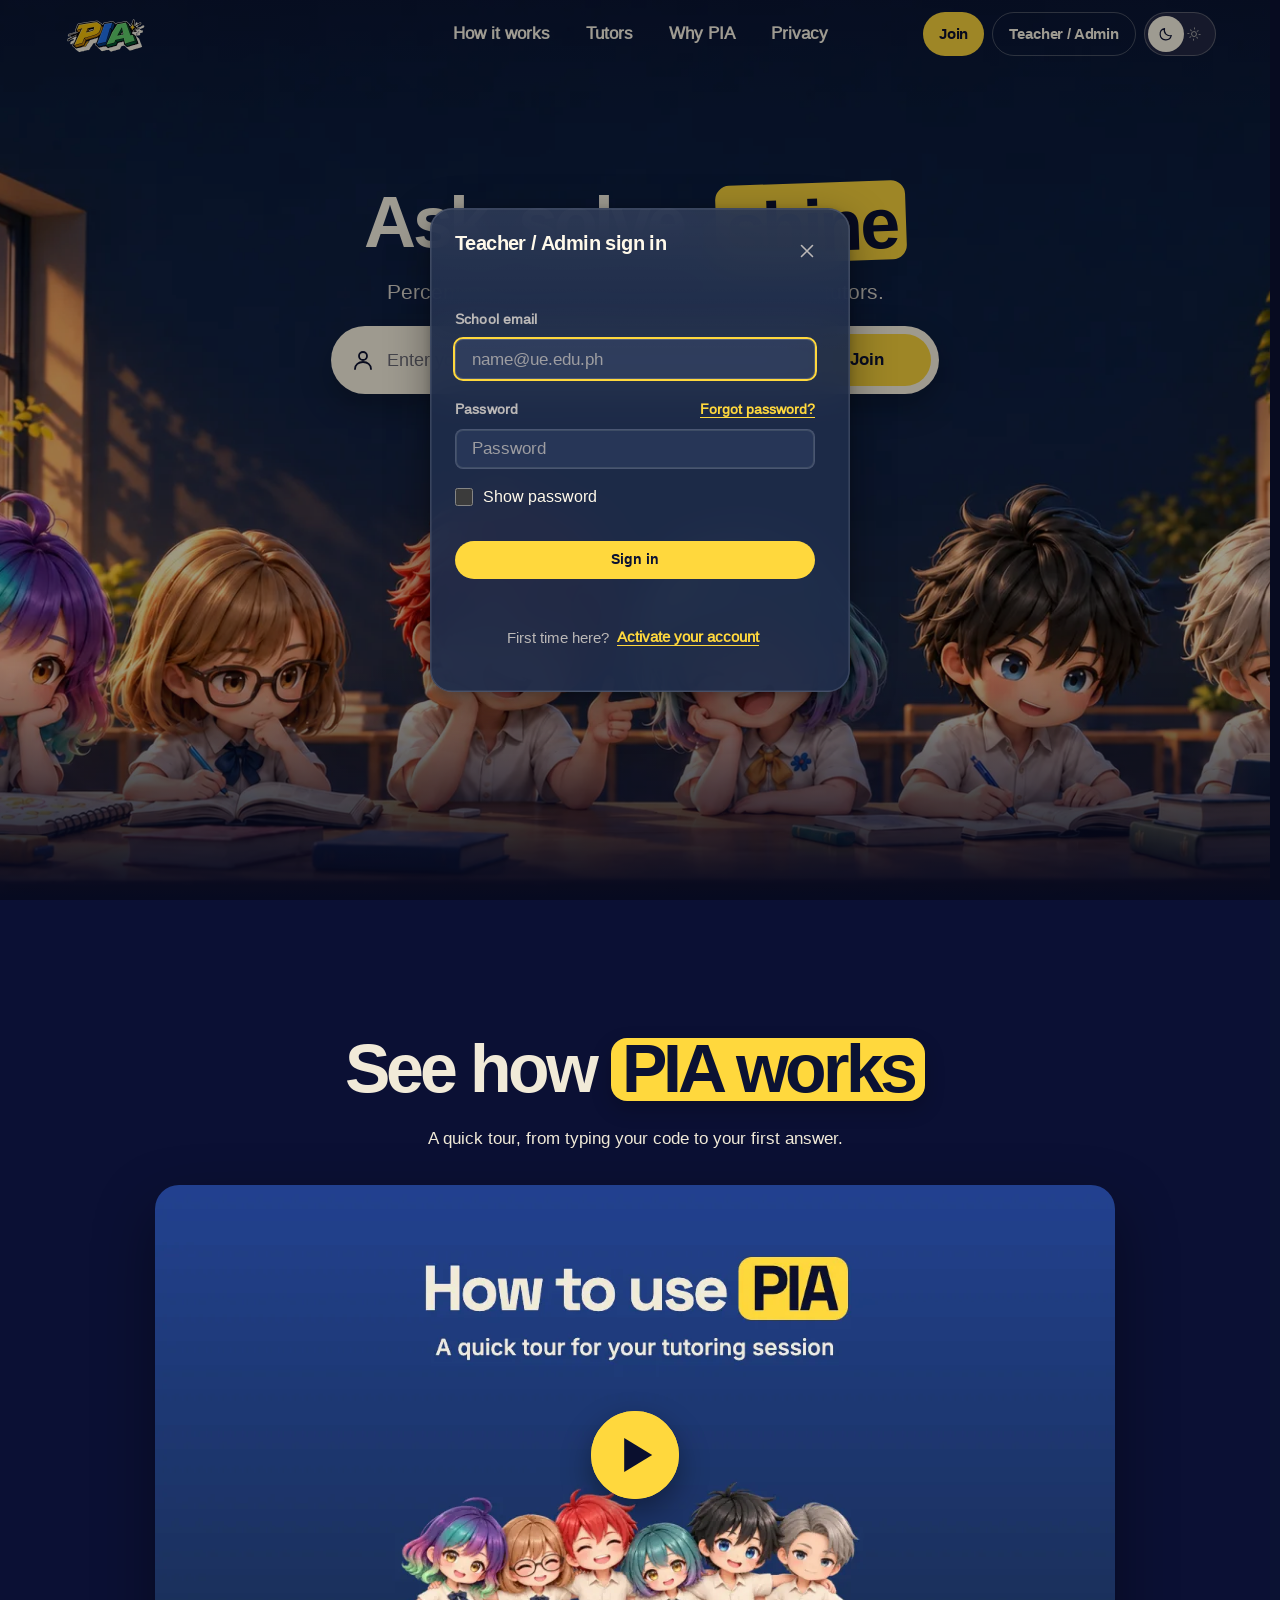
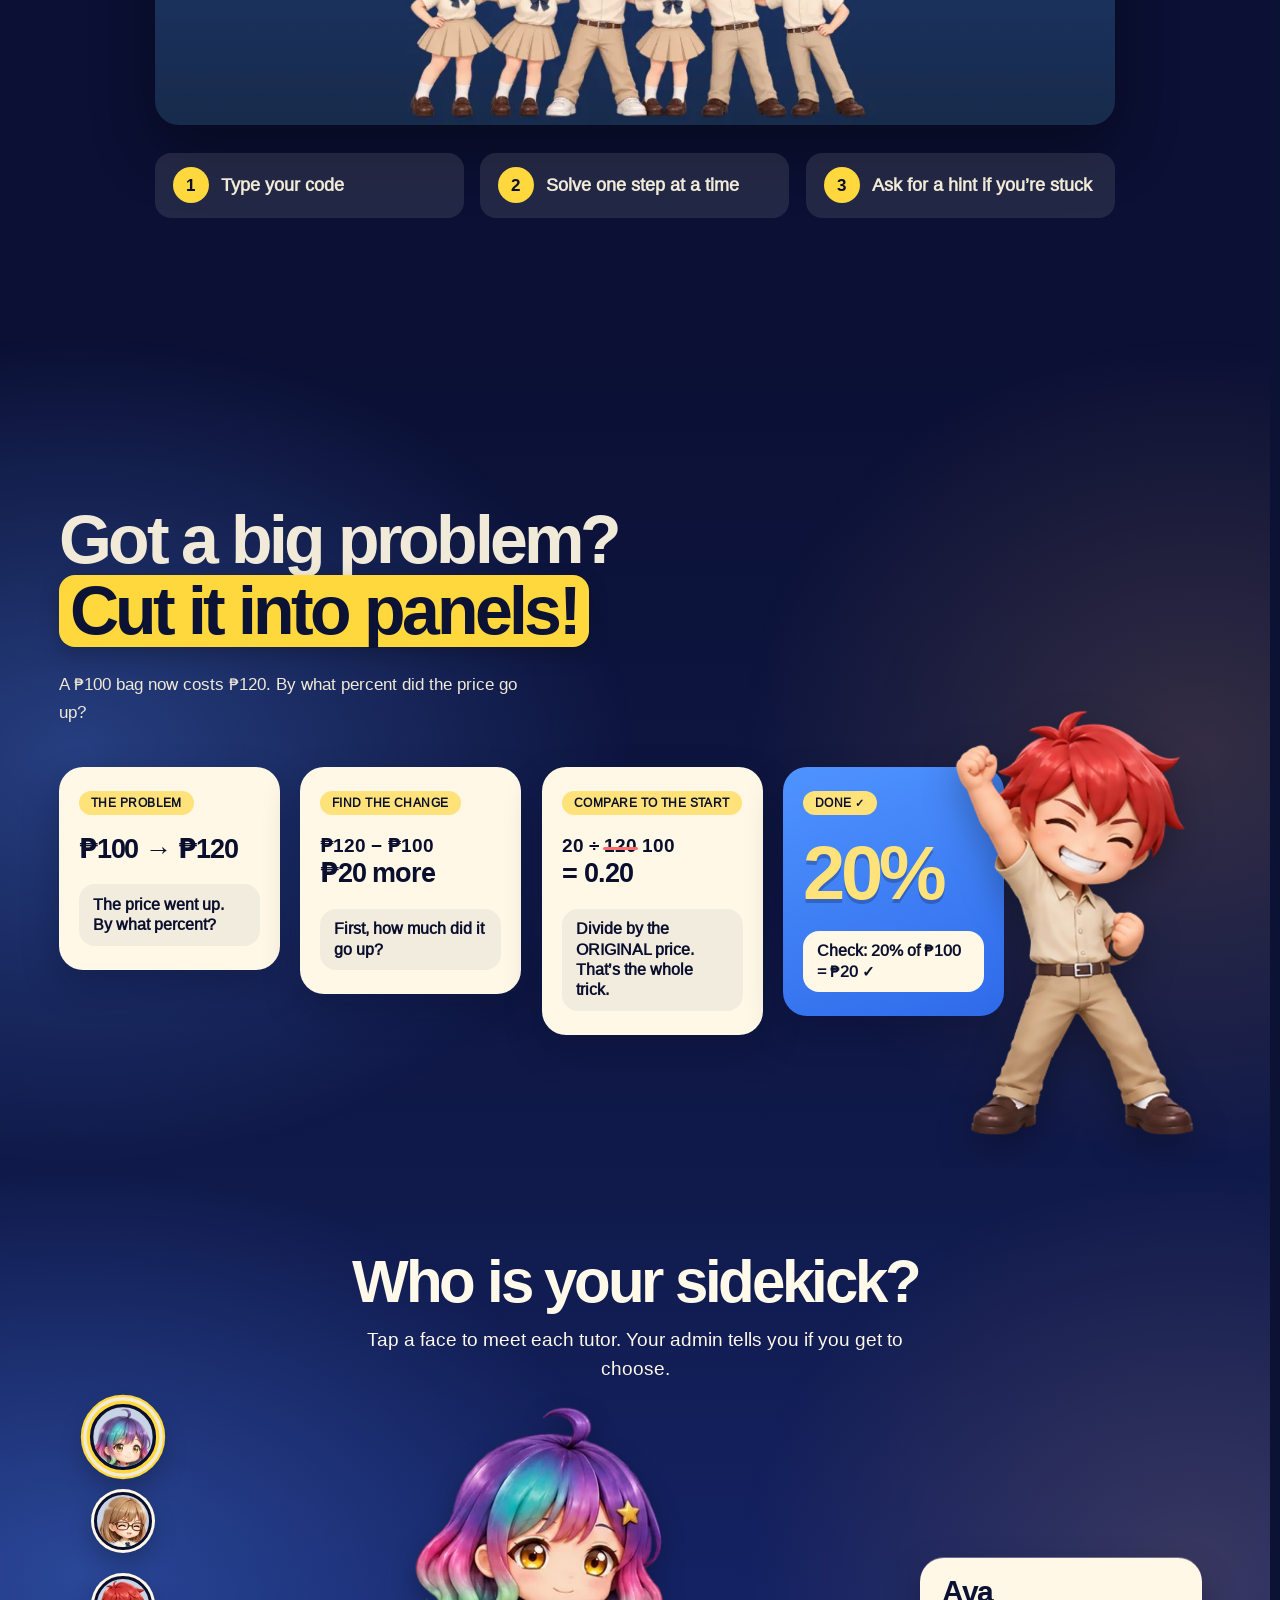
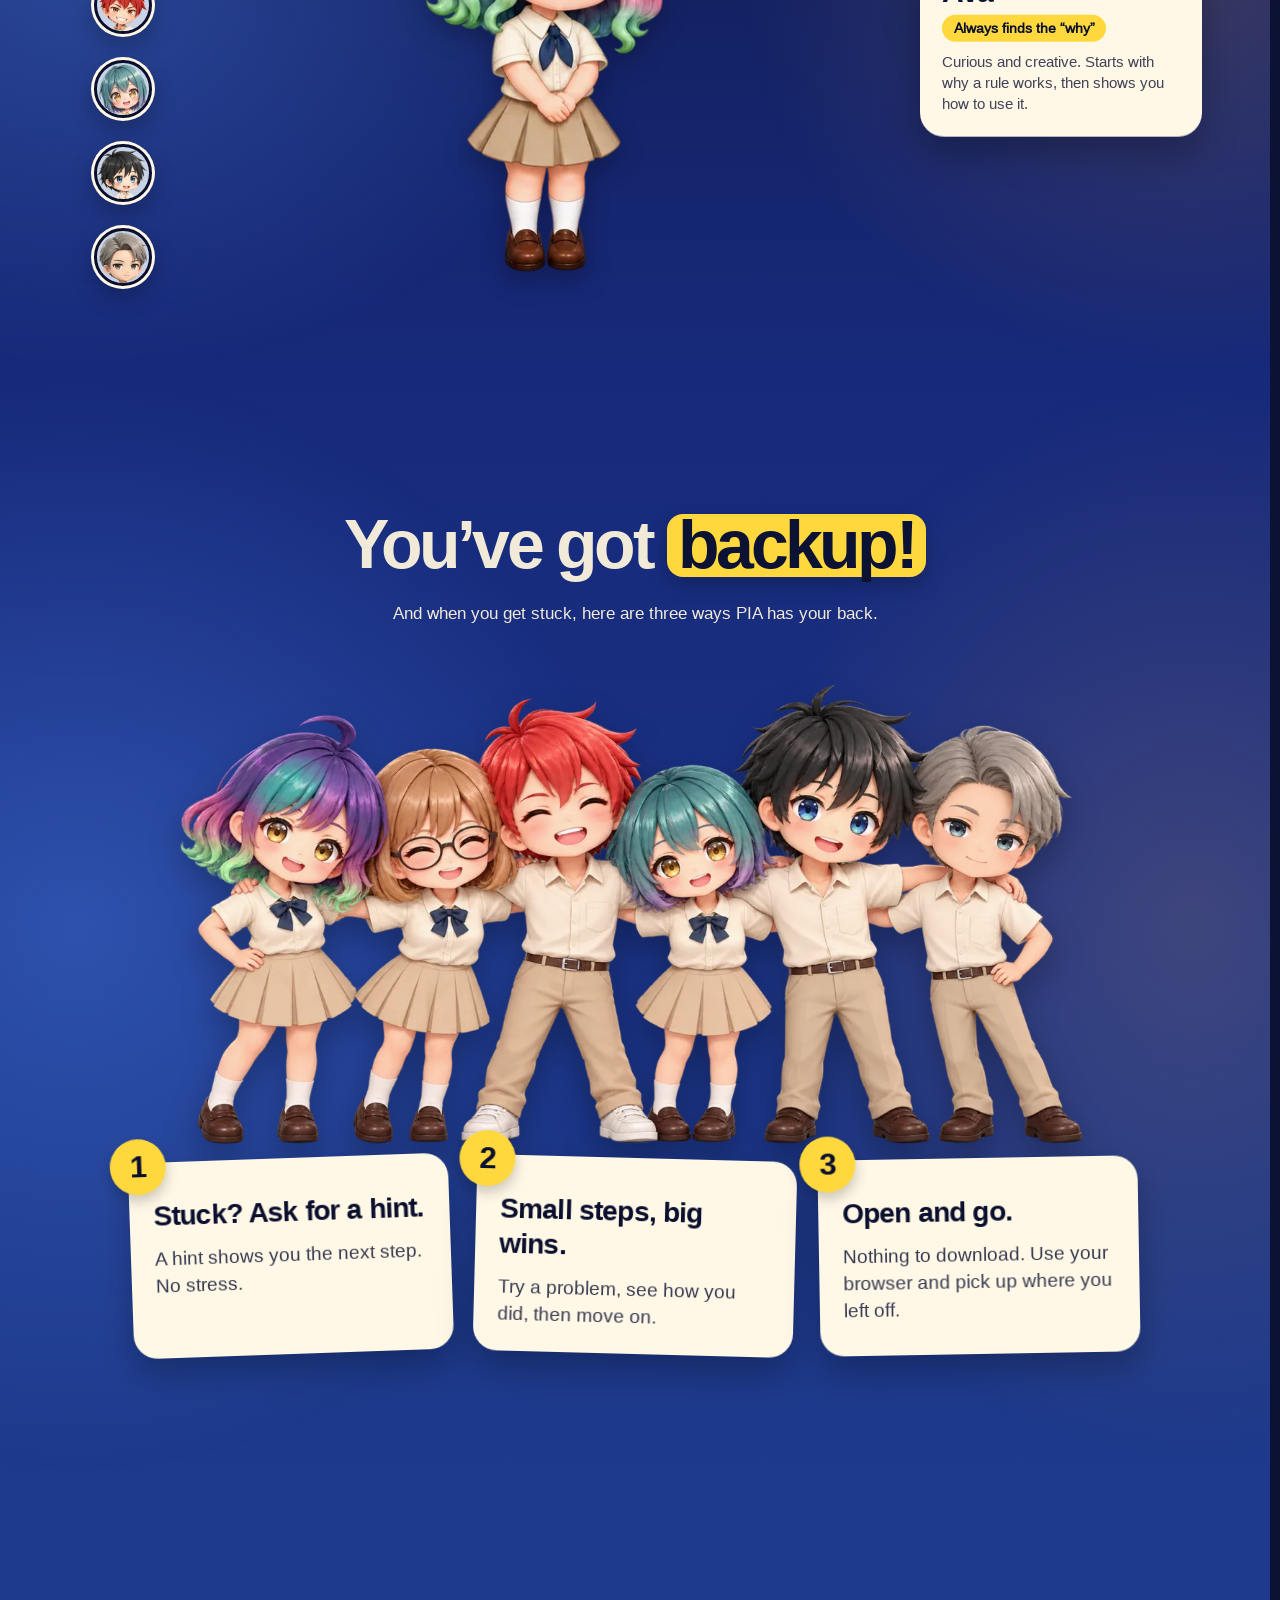
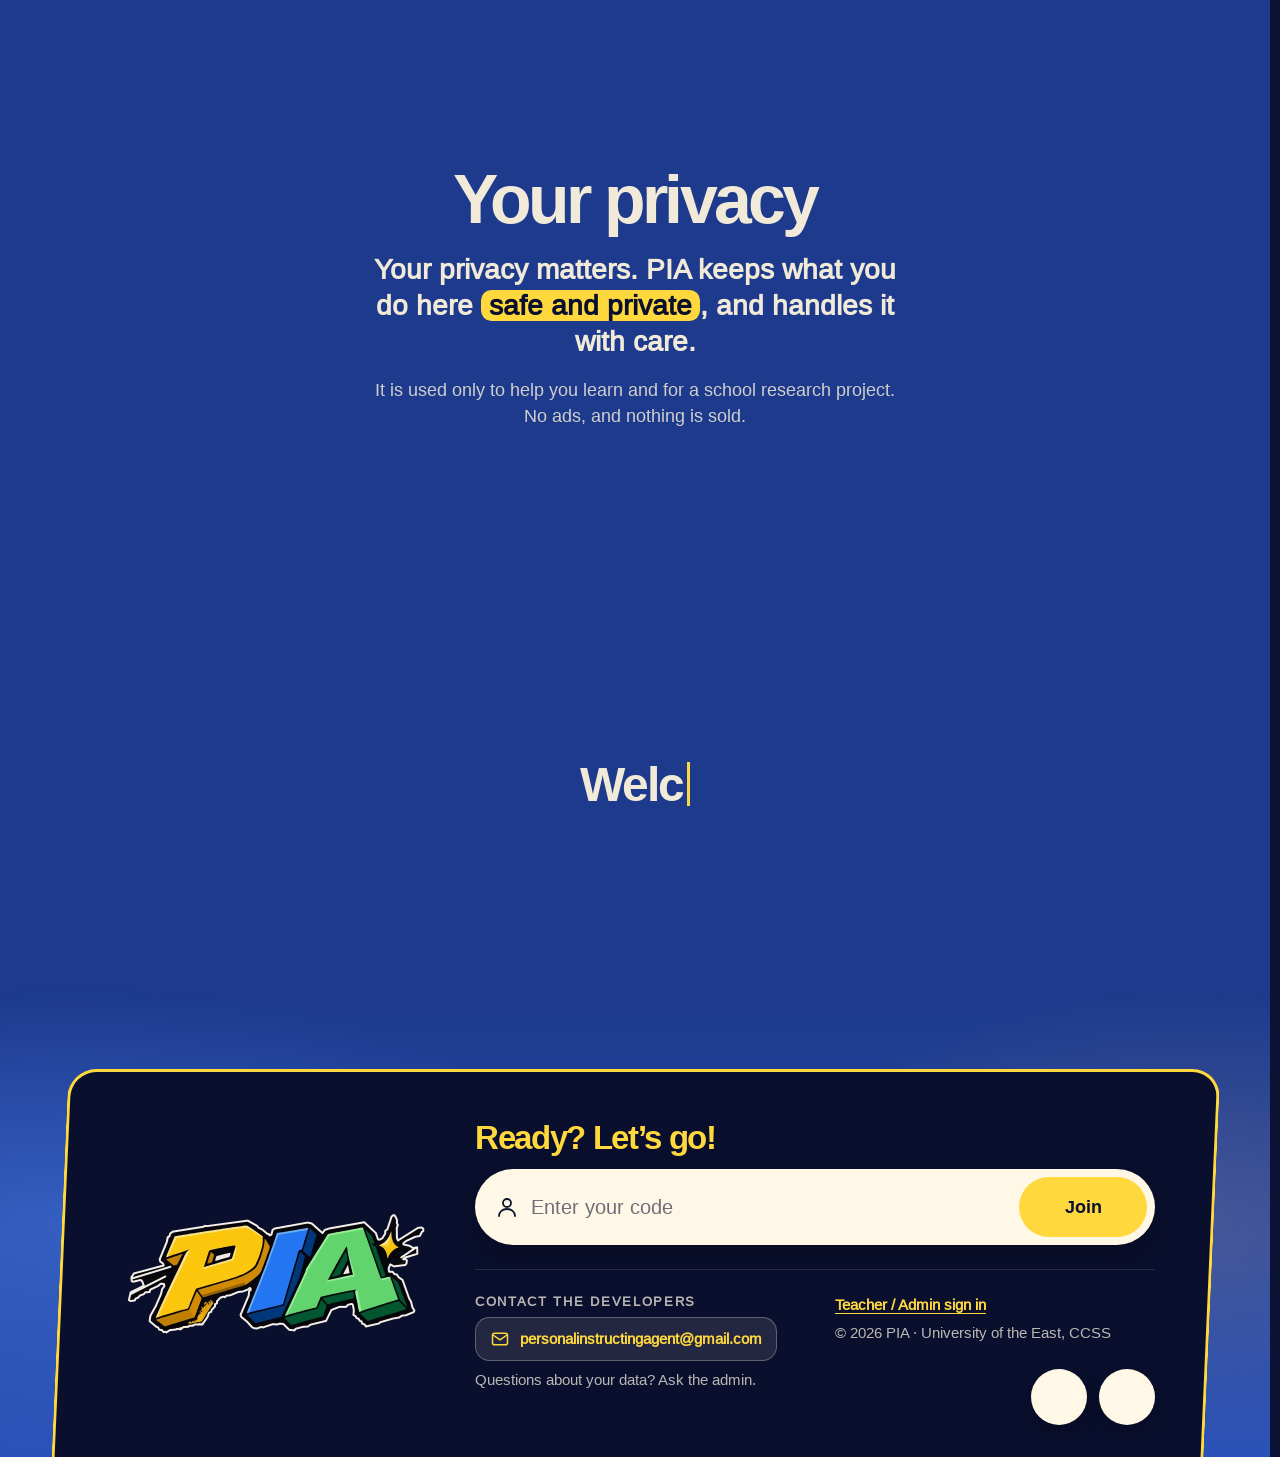
==== admin/html/admin-dashboard.html @ c8ee7d97 "Bell: No new notifications with a bell icon, smaller buttons, Let back in without a question Co-Auth" ====
<!DOCTYPE html>
<html lang="en" data-theme="dark" data-surface="admin">

<head>
    <meta charset="UTF-8">
    <meta name="viewport" content="width=device-width, initial-scale=1.0">
    <meta name="color-scheme" content="light dark">

    <script src="../../assets/js/shared/theme-boot.js"></script>
    <meta name="description" content="PIA System — Admin Console for the Personal Instructing Agent research platform.">
    <title>Admin Console — PIA System</title>

    <script src="../../assets/js/shared/page-guard.js"></script>
    <script src="../js/admin-boot-watchdog.js"></script>

    <script src="/assets/js/vendor/supabase.js"></script>

    <script src="../../assets/js/shared/admin-fonts.js"></script>

    <link rel="stylesheet" href="../../styles/global.css?v=20261128s">
    <link rel="stylesheet" href="../../styles/admin/admin.css?v=20261129d">
    <link rel="stylesheet" href="../../styles/admin/admin-topnav.css?v=20261126b">
    <link rel="stylesheet" href="../../styles/admin/admin-pia.css?v=20261130b">
    <link rel="stylesheet" href="../../styles/admin/admin-glass.css?v=20261125b">
    <link rel="icon" type="image/png" sizes="32x32" href="/assets/images/favicon-32.png">
    <link rel="icon" type="image/png" sizes="16x16" href="/assets/images/favicon-16.png">
    <link rel="apple-touch-icon" href="/assets/images/apple-touch-icon.png">
</head>

<body data-boot="pending">

    <svg width="0" height="0" style="position:absolute" aria-hidden="true" focusable="false">
        <defs>
            <symbol id="i-grid" viewBox="0 0 24 24"><rect x="3" y="3" width="7" height="7" rx="1.5"/><rect x="14" y="3" width="7" height="7" rx="1.5"/><rect x="14" y="14" width="7" height="7" rx="1.5"/><rect x="3" y="14" width="7" height="7" rx="1.5"/></symbol>
            <symbol id="i-gear" viewBox="0 0 24 24"><circle cx="12" cy="12" r="3.2"/><path d="M19.1 14.4a1.6 1.6 0 0 0 .3 1.8l.1.1a2 2 0 1 1-2.8 2.8l-.1-.1a1.6 1.6 0 0 0-2.7 1.1v.2a2 2 0 1 1-4 0v-.1a1.6 1.6 0 0 0-2.7-1.2l-.1.1a2 2 0 1 1-2.8-2.8l.1-.1A1.6 1.6 0 0 0 3.1 13H3a2 2 0 1 1 0-4h.1a1.6 1.6 0 0 0 1.2-2.7l-.1-.1a2 2 0 1 1 2.8-2.8l.1.1A1.6 1.6 0 0 0 9.8 3.3V3a2 2 0 1 1 4 0v.1a1.6 1.6 0 0 0 2.7 1.2l.1-.1a2 2 0 1 1 2.8 2.8l-.1.1a1.6 1.6 0 0 0 1.1 2.7h.2a2 2 0 1 1 0 4h-.1a1.6 1.6 0 0 0-1.4 1Z"/></symbol>
            <symbol id="i-search" viewBox="0 0 24 24"><circle cx="11" cy="11" r="7"/><path d="m20 20-3.6-3.6"/></symbol>
            <symbol id="i-plus" viewBox="0 0 24 24"><path d="M12 5v14M5 12h14"/></symbol>
            <symbol id="i-x" viewBox="0 0 24 24"><path d="M18 6 6 18M6 6l12 12"/></symbol>
            <symbol id="i-check" viewBox="0 0 24 24"><path d="m5 12.5 4.5 4.5L19 7.5"/></symbol>
            <symbol id="i-chev-down" viewBox="0 0 24 24"><path d="m6 9 6 6 6-6"/></symbol>
            <symbol id="i-chev-right" viewBox="0 0 24 24"><path d="m9 6 6 6-6 6"/></symbol>
            <symbol id="i-chev-left" viewBox="0 0 24 24"><path d="m15 6-6 6 6 6"/></symbol>
            <symbol id="i-menu" viewBox="0 0 24 24"><path d="M4 7h16M4 12h16M4 17h16"/></symbol>
            <symbol id="i-logout" viewBox="0 0 24 24"><path d="M9.5 21H5a2 2 0 0 1-2-2V5a2 2 0 0 1 2-2h4.5"/><path d="m16 16.5 4.5-4.5L16 7.5"/><path d="M20.5 12H9"/></symbol>
            <symbol id="i-trash" viewBox="0 0 24 24"><path d="M4 7h16"/><path d="M9.5 7V5.2A1.2 1.2 0 0 1 10.7 4h2.6a1.2 1.2 0 0 1 1.2 1.2V7"/><path d="M6.5 7 7.4 19a1.2 1.2 0 0 0 1.2 1.1h6.8a1.2 1.2 0 0 0 1.2-1.1L17.5 7"/></symbol>
            <symbol id="i-mail" viewBox="0 0 24 24"><rect x="3" y="5" width="18" height="14" rx="2.5"/><path d="m3.6 7.2 8.4 5.8 8.4-5.8"/></symbol>
            <symbol id="i-alert" viewBox="0 0 24 24"><path d="M12 4.2 2.8 20h18.4L12 4.2Z"/><path d="M12 10.5v3.8"/><circle cx="12" cy="17.2" r=".9" fill="currentColor" stroke="none"/></symbol>
            <symbol id="i-info" viewBox="0 0 24 24"><circle cx="12" cy="12" r="8.5"/><path d="M12 11v5.5"/><circle cx="12" cy="7.8" r=".9" fill="currentColor" stroke="none"/></symbol>
            <symbol id="i-key" viewBox="0 0 24 24"><rect x="4" y="10" width="16" height="10.2" rx="2.5"/><path d="M7.8 10V7.6a4.2 4.2 0 0 1 8.4 0V10"/><circle cx="12" cy="15.2" r="1.2" fill="currentColor" stroke="none"/></symbol>
            <symbol id="i-arrow-left" viewBox="0 0 24 24"><path d="M20 12H4"/><path d="m10 6-6 6 6 6"/></symbol>

            <symbol id="i-math" viewBox="0 0 24 24"><path d="M7 4v6M4 7h6"/><path d="M14 7h6"/><path d="m4.9 14.9 4.2 4.2M9.1 14.9l-4.2 4.2"/><path d="M14 17h6"/><circle cx="17" cy="14" r=".9" fill="currentColor" stroke="none"/><circle cx="17" cy="20" r=".9" fill="currentColor" stroke="none"/></symbol>
            <symbol id="i-sparkle" viewBox="0 0 24 24"><path d="M12 3.5c.6 4.4 2.1 5.9 6.5 6.5-4.4.6-5.9 2.1-6.5 6.5-.6-4.4-2.1-5.9-6.5-6.5 4.4-.6 5.9-2.1 6.5-6.5Z"/><path d="M18.5 15.5c.3 1.9.9 2.5 2.8 2.8-1.9.3-2.5.9-2.8 2.8-.3-1.9-.9-2.5-2.8-2.8 1.9-.3 2.5-.9 2.8-2.8Z"/></symbol>
            <symbol id="i-sun" viewBox="0 0 24 24"><circle cx="12" cy="12" r="4.2"/><path d="M12 2.5v2.2M12 19.3v2.2M4.2 4.2l1.6 1.6M18.2 18.2l1.6 1.6M2.5 12h2.2M19.3 12h2.2M4.2 19.8l1.6-1.6M18.2 5.8l1.6-1.6"/></symbol>
            <symbol id="i-moon" viewBox="0 0 24 24"><path d="M20 14.2A8.2 8.2 0 0 1 9.8 4a8.5 8.5 0 1 0 10.2 10.2Z"/></symbol>
        </defs>
    </svg>

    <div class="boot-veil" id="boot-veil">
        <div class="spinner" aria-hidden="true"></div>
        <p class="boot-text" id="boot-text">Verifying administrator access…</p>
        <button type="button" class="btn btn-primary" id="boot-retry" hidden>Reload and try again</button>
    </div>

    <div class="error-banner" id="global-error-banner" role="alert" hidden>
        <svg class="icon"><use href="#i-alert"></use></svg>
        <span id="global-error-message"></span>
    </div>

    <div class="loadbar" id="load-bar" aria-hidden="true"></div>
    <p class="sr-only" id="load-status" role="status" aria-live="polite"></p>

    <div class="scrim" id="nav-scrim" aria-hidden="true"></div>

    <div class="app" id="app">

        <aside class="sidebar" id="sidebar" aria-label="Primary">
            <div class="sidebar-brand">
                <a class="brand-link" href="#students" data-view-link="students"><img class="site-logo" src="../../assets/images/logo-320.webp" alt="PIA — Admin"></a>
                <span class="brand-name">Admin</span>
            </div>

            <nav class="sidebar-nav" aria-label="Main">
                <ul class="nav-list">
                    <li class="nav-parent" id="nav-people">
                        <button type="button" class="nav-item nav-toggle" id="nav-people-toggle"
                            aria-expanded="false" aria-controls="nav-people-list">
                            <span>People</span>
                            <svg class="icon nav-chevron" aria-hidden="true"><use href="#i-chev-down"></use></svg>
                        </button>
                        <ul class="nav-sub" id="nav-people-list" hidden>
                            <li><button type="button" class="nav-item" data-view="students">
                                <span>Sections</span><span class="nav-count mono" id="nav-count-students">—</span></button></li>
                            <li hidden><button type="button" class="nav-item" data-view="faculty" tabindex="-1">
                                <span>Teachers</span><span class="nav-count mono" id="nav-count-faculty">—</span></button></li>
                        </ul>
                    </li>
                    <li><button type="button" class="nav-item" data-view="mathtask">
                        <span>Math Task</span></button></li>
                </ul>
            </nav>

            <div class="sidebar-foot">
                <button type="button" class="sidebar-user" id="user-menu-btn" aria-haspopup="menu"
                    aria-expanded="false" aria-controls="user-menu">
                    <span class="avatar avatar-md" id="admin-initials" aria-hidden="true">··</span>
                    <span class="sidebar-user-text">
                        <span class="sidebar-user-name" id="admin-name">Loading…</span>
                        <span class="sidebar-user-mail" id="admin-email">—</span>
                    </span>
                    <span class="custom-select-chevron user-chevron" aria-hidden="true"></span>
                </button>
                <div class="user-menu" id="user-menu" role="menu" aria-label="Account" hidden>
                    <button type="button" class="user-menu-item user-menu-theme" role="menuitem" data-user-action="theme">
                        <svg class="icon icon-sm" aria-hidden="true"><use id="user-theme-icon" href="#i-sun"></use></svg><span id="user-theme-label">Light mode</span></button>
                    <button type="button" class="user-menu-item" role="menuitem" data-user-action="settings">
                        <svg class="icon icon-sm" aria-hidden="true"><use href="#i-gear"></use></svg>Settings</button>
                    <button type="button" class="user-menu-item is-signout" role="menuitem" id="user-signout" data-user-action="signout">
                        <svg class="icon icon-sm" aria-hidden="true"><use href="#i-logout"></use></svg>Sign Out</button>
                </div>
                <p class="sr-only" id="signout-status" role="status" aria-live="polite"></p>
            </div>
        </aside>

        <div class="workspace">

            <header class="topbar">
                <div class="topbar-left">
                    <button type="button" class="btn-icon nav-toggle-mobile" id="mobile-nav-toggle"
                        aria-label="Open navigation" aria-controls="sidebar" aria-expanded="false">
                        <svg class="icon" aria-hidden="true"><use href="#i-menu"></use></svg>
                    </button>
                    <nav class="crumbs" aria-label="Breadcrumb">
                        <ol id="crumbs-list"><li>Admin</li><li aria-current="page">Overview</li></ol>
                    </nav>
                </div>
                <div class="topbar-right">
                    <button type="button" class="quickfind" id="palette-open" hidden aria-haspopup="dialog"
                        aria-controls="palette" aria-expanded="false"
                        aria-label="Search students, sections, or commands" aria-keyshortcuts="Control+K Meta+K">
                        <svg class="icon" aria-hidden="true"><use href="#i-search"></use></svg>
                        <span class="quickfind-label">Search...</span>
                        <kbd class="quickfind-keys" id="quickfind-keys" aria-hidden="true" style="display:none">Ctrl K</kbd>
                    </button>
                    <button type="button" class="btn-icon theme-toggle theme-switch" id="theme-toggle" aria-label="Switch to light theme">
                        <svg class="icon icon-sun" aria-hidden="true"><use href="#i-sun"></use></svg>
                        <svg class="icon icon-moon" aria-hidden="true"><use href="#i-moon"></use></svg>
                    </button>
                </div>
            </header>

            <main class="main" id="main">

                <section class="page is-hidden" id="view-students" data-view-panel="students">
                    <div class="page-head">
                        <h1 class="page-title">Students</h1>
                        <div class="page-actions">
                            <button type="button" class="btn btn-secondary is-hidden" data-modal-open="modal-manage-sections">Manage sections</button>
                        </div>
                    </div>

                    <div class="scope-row">
                        <p class="scope-line" id="scope-line" aria-live="polite">Loading…</p>
                    </div>

                    <div id="section-chips" style="margin-bottom:12px"></div>

                    <div class="class-strip" id="class-strip">
                        <div class="prof-card-host" id="prof-line"></div>
                    </div>

                    <div class="panel stage-let" id="stage-let" hidden>
                        <span class="stage-label">Open stages</span>
                        <div class="stage-items" id="stage-items"></div>
                    </div>

                    <section class="topic-boxes is-hidden" id="a-topic-boxes" aria-label="Class accuracy by topic">
                        <div class="topic-box"><p class="topic-box-label">Topic 1 · Finding a percentage</p><p class="topic-box-value" id="a-topic-1">—</p><p class="topic-box-note" id="a-topic-1-note">class accuracy</p></div>
                        <div class="topic-box"><p class="topic-box-label">Topic 2 · Percentage increase</p><p class="topic-box-value" id="a-topic-2">—</p><p class="topic-box-note" id="a-topic-2-note">class accuracy</p></div>
                        <div class="topic-box"><p class="topic-box-label">Topic 3 · Percentage decrease</p><p class="topic-box-value" id="a-topic-3">—</p><p class="topic-box-note" id="a-topic-3-note">class accuracy</p></div>
                    </section>

                    <div class="panel" data-region="roster stages">
                        <div class="table-title">
                            <h2 class="sr-only">Students</h2>
                            <div class="tabs" role="group" aria-label="Current stage" id="stage-tabs">
                                <button type="button" class="tab is-active" data-stage-filter="" aria-pressed="true">All Students <span class="mono" data-stage-count="all">—</span></button>
                                <button type="button" class="tab" data-stage-filter="OCEAN" aria-pressed="false">OCEAN test <span class="mono" data-stage-count="OCEAN">—</span></button>
                                <button type="button" class="tab" data-stage-filter="Character Selection" aria-pressed="false">Choose tutor <span class="mono" data-stage-count="Character Selection">—</span></button>
                                <button type="button" class="tab" data-stage-filter="Tutoring Dashboard" aria-pressed="false">Game <span class="mono" data-stage-count="Tutoring Dashboard">—</span></button>
                                <button type="button" class="tab" data-stage-filter="Offline" aria-pressed="false" title="Signed out. They return to their stage tab when they sign in.">Offline <span class="mono" data-stage-count="Offline">—</span></button>
                            </div>
                        </div>
                        <div class="panel-bar">

                            <div class="filter-field" style="display:none">
                                <label class="filter-label" id="section-filter-label">Section</label>
                                <select class="input input-sm" id="section-filter">
                                    <option value="">All sections</option>
                                </select>
                            </div>
                            <div class="filter-field bar-group">
                                <div class="head-search" role="search">
                                    <label class="sr-only" for="student-search">Search all students</label>
                                    <svg class="icon" aria-hidden="true"><use href="#i-search"></use></svg>
                                    <input type="search" class="input" id="student-search" placeholder="Search all students">
                                </div>
                                <label class="filter-label sr-only" id="group-filter-label">Research group</label>
                                <select class="input input-sm" id="group-filter">
                                    <option value="all">All groups</option>
                                    <option value="experimental">Experimental</option>
                                    <option value="assigned">· Assigned</option>
                                    <option value="non-assigned">· Free choice</option>
                                    <option value="neutral">· Neutral</option>
                                    <option value="control">Control</option>
                                </select>
                                <div class="bar-actions" id="bar-actions">
                                    <button type="button" class="btn btn-secondary is-hidden" id="section-scores-open">Input Scores</button>
                                    <button type="button" class="btn btn-secondary" data-modal-open="modal-add-students">Add Students</button>
                                    <button type="button" class="btn btn-secondary btn-round is-hidden" id="att-removed" hidden aria-label="Archived" title="Archived"><svg viewBox="0 0 24 24" width="18" height="18" fill="none" stroke="currentColor" stroke-width="2" stroke-linecap="round" stroke-linejoin="round" aria-hidden="true"><rect x="3" y="4" width="18" height="4" rx="1"/><path d="M5 8v11a1 1 0 0 0 1 1h12a1 1 0 0 0 1-1V8"/><path d="M10 12h4"/></svg></button>

                                </div>
                            </div>
                        </div>

                        <div class="table-wrap" tabindex="0" role="region" aria-label="Students table">
                            <table class="table">
                                <caption class="sr-only">Students</caption>
                                <thead id="roster-thead">
                                    <tr><th scope="col">Student</th><th scope="col">Section</th><th scope="col">Condition</th><th scope="col">Current Stage</th><th scope="col">Character</th></tr>
                                </thead>
                                <tbody id="student-tbody"></tbody>
                            </table>
                            <div id="student-empty" class="state-block is-hidden">
                                <p class="state-title">No matching students</p>
                                <button type="button" class="btn btn-secondary btn-sm" id="reset-filters">Reset filters</button>
                                <button type="button" class="btn btn-primary btn-sm is-hidden" id="empty-add-students" data-modal-open="modal-add-students">Add students</button>
                            </div>
                        </div>

                        <div class="pager">
                            <span id="pager-info" class="muted">Loading…</span>
                            <div class="pager-btns">
                                <button type="button" class="btn btn-secondary btn-sm" id="page-prev" disabled>Previous</button>
                                <button type="button" class="btn btn-secondary btn-sm" id="page-next" disabled>Next</button>
                            </div>
                        </div>
                    </div>
                </section>

                <section class="page is-hidden" id="view-faculty" data-view-panel="faculty">
                    <div class="page-head">
                        <h1 class="page-title">Teachers</h1>
                        <div class="page-actions">
                            <button type="button" class="btn btn-primary" data-modal-open="modal-add-professor">Add teacher</button>
                        </div>
                    </div>

                    <div class="scope-row">
                        <p class="scope-line">Each teacher sees only their section, and answers the OCEAN questionnaire once at their first sign-in. Only you can see the results (raw scores, 0 to 40).</p>
                    </div>

                    <div class="panel" data-region="faculty">
                        <div class="filter-row">
                            <div class="filter-field filter-search">
                                <label class="filter-label" for="faculty-search">Search</label>
                                <input type="search" class="input input-sm" id="faculty-search"
                                    placeholder="Name or email">
                            </div>
                        </div>
                        <div class="table-wrap" tabindex="0" role="region" aria-label="Teachers table">
                            <table class="table">
                                <caption class="sr-only">Teachers</caption>
                                <thead>
                                    <tr>
                                        <th scope="col">Teacher</th>
                                        <th scope="col">Section</th>
                                        <th scope="col" class="col-right">Students</th>
                                        <th scope="col">OCEAN (E · A · C · N · O)</th>
                                        <th scope="col">Account status</th>
                                    </tr>
                                </thead>
                                <tbody id="faculty-tbody"></tbody>
                            </table>
                            <div id="faculty-empty" class="state-block is-hidden">
                                <p class="state-title">No teachers yet</p>
                            </div>
                        </div>
                    </div>
                </section>

                <section class="page is-hidden" id="view-settings" data-view-panel="settings">
                    <div class="page-head">
                        <h1 class="page-title">Admin Settings</h1>
                    </div>

                    <div class="panel settings-box">
                        <div class="settings-grid">
                            <div class="settings-left">
                                <section class="settings-section" aria-labelledby="profile-details-title">
                                    <h2 class="panel-title" id="profile-details-title">Personal details</h2>
                                    <dl class="facts">
                                        <div><dt>Name</dt><dd id="profile-name">—</dd></div>
                                        <div><dt>Email</dt><dd id="profile-email">—</dd></div>
                                    </dl>
                                </section>

                                <section class="settings-section" aria-labelledby="profile-privacy-title">
                                    <h2 class="panel-title" id="profile-privacy-title">Privacy</h2>
                                    <label class="check">
                                        <input type="checkbox" id="pref-privacy-default" checked disabled>
                                        <span class="check-box"><svg class="icon"><use href="#i-check"></use></svg></span>
                                        <span class="check-text">Start in Privacy Mode every time I sign in (hides student names and numbers)</span>
                                    </label>
                                    <p class="muted" id="pref-privacy-msg" aria-live="polite"></p>
                                </section>

                                <section class="settings-section" aria-labelledby="profile-password-title">
                                    <div class="panel-row">
                                        <div>
                                            <h2 class="panel-title" id="profile-password-title">Password</h2>
                                            <p class="muted">Changing it signs your other devices out; this one stays signed in.</p>
                                        </div>
                                        <button type="button" class="btn btn-secondary" data-modal-open="modal-change-password">Change password</button>
                                    </div>
                                </section>
                            </div>

                            <section class="settings-right settings-section-table" data-region="admins" aria-labelledby="admins-title">
                                <div class="panel-bar">
                                    <h2 class="panel-title" id="admins-title">Administrators</h2>
                                    <button type="button" class="btn btn-outline btn-sm" data-modal-open="modal-add-admin">+ Add administrator</button>
                                </div>
                                <div class="table-wrap" tabindex="0" role="region" aria-label="Administrators table">
                                    <table class="table">
                                        <caption class="sr-only">Administrators</caption>
                                        <thead>
                                            <tr><th scope="col">Admin Name</th><th scope="col">Status</th></tr>
                                        </thead>
                                        <tbody id="admin-tbody"></tbody>
                                    </table>
                                </div>
                                <div class="pager" id="admin-pager">
                                    <span id="admin-pager-info" class="muted"></span>
                                    <div class="pager-btns">
                                        <button type="button" class="btn btn-secondary btn-sm" id="admin-page-prev" disabled>Previous</button>
                                        <button type="button" class="btn btn-secondary btn-sm" id="admin-page-next" disabled>Next</button>
                                    </div>
                                </div>
                            </section>
                        </div>

                        <section class="settings-section settings-delete" aria-labelledby="profile-delete-title">
                            <div class="panel-row">
                                <div>
                                    <h2 class="panel-title" id="profile-delete-title">Delete account</h2>
                                    <p class="muted">Permanently removes your administrator account. This cannot be undone, and the last administrator cannot be deleted.</p>
                                </div>
                                <button type="button" class="btn btn-danger" id="delete-own-account">Delete my account</button>
                            </div>
                        </section>
                    </div>
                </section>

                <section class="page is-hidden" id="view-mathtask" data-view-panel="mathtask">
                    <div class="page-head">
                        <div class="page-head-text">
                            <div class="with-tip">
                                <h1 class="page-title"><span id="qb-topic-host"></span></h1>
                                <button type="button" class="info-tip" data-tip="Questions from this bank are used for new game problems. Review steps and answers before students play." aria-label="About the math task bank"><svg class="icon"><use href="#i-info"></use></svg></button>
                            </div>
                        </div>
                        <div class="qb-strip" id="qb-strip">
                            <button class="btn btn-secondary btn-sm" type="button" data-modal-open="modal-qb-rules" id="qb-rules-btn">Rules
                            </button>
                            <button class="btn btn-primary btn-sm" type="button" id="qb-add-btn">Add question
                            </button>
                        </div>
                    </div>

                    <div class="stack-lg">

                        <div class="stack-lg" id="qb-views">

                            <div class="card" data-region="mathtask">
                                <div class="card-head" hidden>
                                    <div class="card-head-text">
                                        <h2 class="card-title" id="qb-title">Questions</h2>
                                    </div>
                                    <p class="qb-count" id="qb-sub">Loading…</p>
                                </div>

                                <div class="table-wrap">
                                    <table class="table qb-table">
                                        <caption class="sr-only" id="qb-caption">Questions in topic 1</caption>
                                        <thead>
                                            <tr>
                                                <th scope="col">Problem</th>
                                                <th scope="col" class="qb-col-answer">Final answer</th>
                                                <th scope="col" class="qb-col-points">Max points</th>
                                            </tr>
                                        </thead>
                                        <tbody id="qb-tbody"></tbody>
                                    </table>
                                    <div id="qb-empty" class="state-block is-hidden">
                                        <span class="state-glyph"><svg class="icon icon-lg"><use href="#i-math"></use></svg></span>
                                        <p class="state-title" id="qb-empty-title">No questions in this topic yet</p>
                                        <p class="state-desc" id="qb-empty-desc"></p>
                                    </div>
                                </div>
                                <div class="pager is-hidden" id="qb-pager">
                                    <span id="qb-pager-info" class="muted"></span>
                                    <div class="pager-btns">
                                        <button type="button" class="btn btn-secondary btn-sm" id="qb-page-prev">Previous</button>
                                        <button type="button" class="btn btn-secondary btn-sm" id="qb-page-next">Next</button>
                                    </div>
                                </div>
                            </div>
                        </div>
                    </div>
                </section>

            </main>
        </div>
    </div>

    <div class="overlay" id="modal-qb-rules" role="dialog" aria-modal="true" aria-labelledby="qb-rules-title">
        <div class="modal modal-md">
            <form id="qb-config-form" data-region="mathtask" novalidate>
                <header class="modal-head">
                    <div class="modal-head-text">
                        <h2 class="modal-title" id="qb-rules-title">Adaptive rules</h2>
                        <p class="modal-sub" id="qb-config-sub">Topic 1 · Finding %</p>
                    </div>
                </header>
                                <div class="modal-body stack">
                                    <div class="field">
                                        <div class="qb-range-top">
                                            <span class="with-tip">
                                                <label class="label" for="qb-mastery">Mastery threshold</label>
                                                <button type="button" class="info-tip" data-tip="Accuracy a student needs on this topic to move up." aria-label="About the mastery threshold"><svg class="icon"><use href="#i-info"></use></svg></button>
                                            </span>
                                            <output class="qb-range-val tnum" id="qb-mastery-out" for="qb-mastery">80%</output>
                                        </div>
                                        <input class="qb-range" type="range" id="qb-mastery" min="50" max="100" step="5"
                                            value="80" disabled>
                                    </div>

                                    <div class="form-grid form-grid-2">
                                        <div class="field">
                                            <label class="label" for="qb-min-questions">Solved to level up</label>
                                            <input class="input tnum" type="number" id="qb-min-questions" min="1" max="10"
                                                step="1" inputmode="numeric" value="3" disabled>
                                            <p class="field-msg" data-msg-for="qb-min-questions"></p>
                                        </div>
                                        <div class="field">
                                            <label class="label" for="qb-max-errors">Wrong to level down</label>
                                            <input class="input tnum" type="number" id="qb-max-errors" min="1" max="10"
                                                step="1" inputmode="numeric" value="3" disabled>
                                            <p class="field-msg" data-msg-for="qb-max-errors"></p>
                                        </div>
                                    </div>

                                </div>
                <footer class="modal-foot">
                    <button class="btn btn-secondary" type="button" id="qb-config-cancel">Cancel</button>
                    <button class="btn btn-primary" type="submit" id="qb-config-save" disabled>Save rules</button>
                </footer>
            </form>
        </div>
    </div>

    <div class="overlay" id="modal-edit-student" role="dialog" aria-modal="true" aria-labelledby="edit-student-title">
        <div class="modal modal-md">
            <header class="modal-head">
                <div class="modal-head-text">
                    <h2 class="modal-title" id="edit-student-title">Edit participant</h2>
                </div>
            </header>

            <div class="modal-body">
                <form id="edit-student-form" novalidate>
                    <input type="hidden" id="es-original-email">
                    <div class="form-section">
                        <div class="form-grid form-grid-3">
                            <div class="field">
                                <label class="label" for="es-first">First name <span class="req">*</span></label>
                                <input class="input" type="text" id="es-first" autocomplete="off">
                                <p class="field-msg" data-msg-for="es-first"></p>
                            </div>
                            <div class="field">
                                <label class="label" for="es-middle">Middle name</label>
                                <input class="input" type="text" id="es-middle" autocomplete="off">
                                <p class="field-msg" data-msg-for="es-middle"></p>
                            </div>
                            <div class="field">
                                <label class="label" for="es-last">Last name <span class="req">*</span></label>
                                <input class="input" type="text" id="es-last" autocomplete="off">
                                <p class="field-msg" data-msg-for="es-last"></p>
                            </div>
                        </div>
                    </div>

                    <div class="form-section">
                        <div class="form-grid form-grid-2">
                            <div class="field">
                                <label class="label" for="es-number">Student number <span class="req">*</span></label>
                                <input class="input" type="text" id="es-number" inputmode="numeric" maxlength="11" autocomplete="off" placeholder="11 digits">
                                <p class="field-msg" data-msg-for="es-number"></p>
                            </div>
                            <div class="field">
                                <label class="label" for="es-section">Section <span class="req">*</span></label>
                                <select class="select" id="es-section" data-section-select></select>
                                <p class="field-msg" data-msg-for="es-section"></p>
                            </div>
                        </div>
                    </div>
                </form>
            </div>

            <footer class="modal-foot">
                <button class="btn btn-secondary" type="button" data-modal-close>Cancel</button>
                <button class="btn btn-primary" type="submit" form="edit-student-form" id="es-submit">Save changes</button>
            </footer>
        </div>
    </div>

    <div class="overlay" id="modal-new-section" role="dialog" aria-modal="true" aria-labelledby="new-section-title">
        <div class="modal modal-sm">
            <header class="modal-head">
                <div class="modal-head-text">
                    <h2 class="modal-title" id="new-section-title">New section</h2>
                </div>
            </header>

            <div class="modal-body">
                <form id="new-section-form" novalidate>
                    <div class="field">
                        <label class="label" for="ns-name">Section name <span class="req">*</span></label>
                        <input class="input" type="text" id="ns-name" placeholder="e.g. Mars" autocomplete="off">
                        <p class="field-msg" data-msg-for="ns-name"></p>
                    </div>
                </form>
            </div>

            <footer class="modal-foot">
                <button class="btn btn-secondary" data-modal-close>Cancel</button>
                <button class="btn btn-primary" type="submit" form="new-section-form" id="ns-submit" disabled>Create section</button>
            </footer>
        </div>
    </div>

    <div class="overlay" id="modal-add-professor" role="dialog" aria-modal="true" aria-labelledby="add-prof-title">
        <div class="modal modal-md">
            <header class="modal-head">
                <div class="modal-head-text">
                    <h2 class="modal-title" id="add-prof-title">Add teacher</h2>
                </div>
            </header>

            <div class="modal-body">
                <form id="add-professor-form" novalidate>
                    <div class="form-grid">
                        <div class="field">
                            <label class="label" for="ap-name">Full name <span class="req">*</span></label>
                            <input class="input" type="text" id="ap-name" placeholder="Dr. Maria Santos" autocomplete="off">
                            <p class="field-msg" data-msg-for="ap-name"></p>
                        </div>
                        <div class="field">
                            <label class="label" for="ap-email">Email address <span class="req">*</span></label>
                            <input class="input" type="email" id="ap-email" placeholder="m.santos@ue.edu.ph" autocomplete="off">
                            <p class="field-msg" data-msg-for="ap-email"></p>
                        </div>
                    </div>
                    <div class="form-grid form-grid-2" style="margin-top:16px">
                        <div class="field">
                            <label class="label" for="ap-dept">Department <span class="req">*</span></label>
                            <input class="input" type="text" id="ap-dept" placeholder="Computer Science" autocomplete="off">
                            <p class="field-msg" data-msg-for="ap-dept"></p>
                        </div>
                        <div class="field">
                            <label class="label" for="ap-section">Assigned section</label>
                            <select class="select" id="ap-section" data-section-select></select>
                            <p class="field-msg" data-msg-for="ap-section"></p>
                        </div>
                    </div>
                </form>
            </div>

            <footer class="modal-foot">
                <button class="btn btn-secondary" data-modal-close>Cancel</button>
                <button class="btn btn-primary" type="submit" form="add-professor-form" id="ap-submit" disabled>Add teacher</button>
            </footer>
        </div>
    </div>

    <div class="overlay" id="modal-add-admin" role="dialog" aria-modal="true" aria-labelledby="add-admin-title">
        <div class="modal modal-md">
            <header class="modal-head">
                <div class="modal-head-text">
                    <h2 class="modal-title" id="add-admin-title">Add administrator</h2>
                </div>
            </header>

            <div class="modal-body">
                <form id="add-admin-form" novalidate>
                    <div class="form-grid">
                        <div class="field">
                            <label class="label" for="aa-name">Full name <span class="req">*</span></label>
                            <input class="input" type="text" id="aa-name" placeholder="Dr. Ana Reyes" autocomplete="off">
                            <p class="field-msg" data-msg-for="aa-name"></p>
                        </div>
                        <div class="field">
                            <div class="with-tip">
                                <label class="label" for="aa-email">Email address <span class="req">*</span></label>
                                <button type="button" class="info-tip" data-tip="They get a one-time link to choose their own password. Emails already used by a teacher or participant are refused." aria-label="About new administrator accounts"><svg class="icon"><use href="#i-info"></use></svg></button>
                            </div>
                            <input class="input" type="email" id="aa-email" placeholder="a.reyes@ue.edu.ph" autocomplete="off">
                            <p class="field-msg" data-msg-for="aa-email"></p>
                        </div>
                    </div>
                </form>
            </div>

            <footer class="modal-foot">
                <button class="btn btn-secondary" data-modal-close>Cancel</button>
                <button class="btn btn-primary" type="submit" form="add-admin-form" id="aa-submit" disabled>Add administrator</button>
            </footer>
        </div>
    </div>

    <div class="overlay" id="modal-manage-sections" role="dialog" aria-modal="true" aria-labelledby="manage-sections-title">
        <div class="modal modal-lg">
            <header class="modal-head">
                <div class="modal-head-text">
                    <h2 class="modal-title" id="manage-sections-title">Sections</h2>
                    <p class="modal-sub">Rename a section, or delete one that is empty.</p>
                </div>
                <button class="modal-close" data-modal-close aria-label="Close dialog">
                    <svg class="icon"><use href="#i-x"></use></svg>
                </button>
                <div class="modal-head-actions">
                    <button type="button" class="btn btn-primary" data-modal-open="modal-new-section">New section</button>
                </div>
            </header>
            <div class="modal-body modal-body-flush">
                <div class="table-wrap" tabindex="0" role="region" aria-label="Sections table" style="border-top:0">
                    <table class="table">
                        <caption class="sr-only">Sections</caption>
                        <thead>
                            <tr>
                                <th scope="col">Section</th>
                                <th scope="col" class="col-right">Students</th>
                                <th scope="col"><span class="sr-only">Actions</span></th>
                            </tr>
                        </thead>
                        <tbody id="sections-tbody"></tbody>
                    </table>
                </div>
            </div>
        </div>
    </div>

    <div class="overlay" id="modal-scores" role="dialog" aria-modal="true" aria-labelledby="scores-title">
        <div class="modal modal-lg" data-scores-view="pre">
            <header class="modal-head">
                <div class="modal-head-text">
                    <div class="with-tip">
                        <h2 class="modal-title" id="scores-title">Input scores</h2>
                        <button type="button" class="info-tip" data-tip="Transmuted score = (raw ÷ highest possible) × 50 + 50. Only changed rows are saved." aria-label="About transmuted scores"><svg class="icon"><use href="#i-info"></use></svg></button>
                    </div>
                </div>
            </header>

            <div class="modal-body modal-body-flush">

                <div class="scores-tabs" id="scores-tabs" role="tablist" aria-label="Test">
                    <button type="button" class="tab is-active" role="tab" aria-selected="true" data-scores-tab="pre">Pre-test <span class="mono" id="scores-count-pre"></span></button>
                    <button type="button" class="tab" role="tab" aria-selected="false" data-scores-tab="post">Post-test <span class="mono" id="scores-count-post"></span></button>
                </div>

                <div class="scores-toolbar" id="scores-toolbar">
                    <div class="field">
                        <label class="label" for="scores-max-pre">Pre-test · highest possible</label>
                        <input class="input score-input tnum" type="number" step="any" min="0" inputmode="decimal"
                            id="scores-max-pre" placeholder="e.g. 50">
                        <p class="field-msg" data-msg-for="scores-max-pre"></p>
                    </div>
                    <div class="field">
                        <label class="label" for="scores-max-post">Post-test · highest possible</label>
                        <input class="input score-input tnum" type="number" step="any" min="0" inputmode="decimal"
                            id="scores-max-post" placeholder="e.g. 50">
                        <p class="field-msg" data-msg-for="scores-max-post"></p>
                    </div>
                </div>

                <div class="table-wrap" style="border-top:0">
                    <table class="table scores-table">
                        <thead>
                            <tr>
                                <th>Student</th>
                                <th class="col-score">Pre-test</th>
                                <th class="col-score">Post-test</th>
                            </tr>
                        </thead>
                        <tbody id="scores-tbody"></tbody>
                    </table>
                </div>
            </div>

            <footer class="modal-foot modal-foot-split">
                <p class="modal-foot-note" id="scores-note"></p>
                <div class="modal-foot-actions">
                    <button class="btn btn-secondary" data-modal-close>Cancel</button>
                    <button class="btn btn-primary" id="scores-save">Save scores</button>
                </div>
            </footer>
        </div>
    </div>

    <div class="overlay drawer-overlay" id="modal-faculty" role="dialog" aria-modal="true" aria-labelledby="faculty-title">
        <div class="drawer">
            <header class="drawer-head">
                <button class="btn-icon" data-modal-close aria-label="Back to students">
                    <svg class="icon" aria-hidden="true"><use href="#i-arrow-left"></use></svg>
                </button>
                <h2 class="drawer-title">Teacher profile</h2>
            </header>

            <div class="drawer-body stack-lg">
                <div class="drawer-identity">
                    <span class="avatar-wrap drawer-avatar-wrap">
                        <span class="drawer-avatar" id="faculty-initials">··</span>
                    </span>
                    <div style="min-width:0">
                        <h3 class="page-title" style="font-size:18px" id="faculty-title">Teacher profile</h3>
                        <p class="cell-mail" id="faculty-subject">—</p>
                    </div>
                </div>

                <div class="kv-grid">
                    <div class="kv">
                        <p class="kv-label">Department</p>
                        <p class="kv-value" id="faculty-dept">—</p>
                    </div>
                    <div class="kv">
                        <p class="kv-label">Section</p>
                        <p class="kv-value" id="faculty-section">—</p>
                    </div>
                    <div class="kv">
                        <p class="kv-label">Status</p>
                        <p class="kv-value" id="faculty-status">—</p>
                    </div>
                    <div class="kv">
                        <p class="kv-label">Role</p>
                        <p class="kv-value">Teacher</p>
                    </div>
                </div>

                <div>
                    <div class="eyebrow-row">
                        <p class="eyebrow">OCEAN Test Result</p>
                        <span class="eyebrow-meta" id="faculty-ocean-meta"></span>
                    </div>
                    <div id="faculty-traits"></div>
                </div>

                <div>
                    <p class="eyebrow" style="margin-bottom:12px">Actions</p>
                    <div class="action-list">
                        <button class="action-list-item" id="faculty-edit">Edit details</button>
                        <button class="action-list-item" id="faculty-reset">Reset password</button>
                        <button class="action-list-item" id="faculty-signout">Sign out everywhere</button>
                        <button class="action-list-item is-danger" id="faculty-unassign">Remove teacher from this section</button>
                        <button class="action-list-item is-danger" id="faculty-delete">Remove teacher account</button>
                    </div>
                    <p class="form-status" id="faculty-status-msg" role="status" aria-live="polite"></p>
                </div>
            </div>
        </div>
    </div>

    <div class="overlay" id="modal-edit-teacher" role="dialog" aria-modal="true" aria-labelledby="edit-teacher-title">
        <div class="modal modal-md">
            <header class="modal-head">
                <div class="modal-head-text">
                    <h2 class="modal-title" id="edit-teacher-title">Edit teacher</h2>
                </div>
            </header>

            <div class="modal-body">
                <form id="edit-teacher-form" novalidate>
                    <input type="hidden" id="et-original-email">
                    <div class="form-grid">
                        <div class="field">
                            <label class="label" for="et-name">Full name <span class="req">*</span></label>
                            <input class="input" type="text" id="et-name" autocomplete="off">
                            <p class="field-msg" data-msg-for="et-name"></p>
                        </div>
                        <div class="field">
                            <label class="label" for="et-email">Email address <span class="req">*</span></label>
                            <input class="input" type="email" id="et-email" autocomplete="off">
                            <p class="field-msg" data-msg-for="et-email"></p>
                        </div>
                    </div>
                    <p class="form-status" id="et-note" role="status"></p>
                </form>
            </div>

            <footer class="modal-foot">
                <button class="btn btn-secondary" type="button" data-modal-close>Cancel</button>
                <button class="btn btn-primary" type="submit" form="edit-teacher-form" id="et-submit" disabled>Save changes</button>
            </footer>
        </div>
    </div>

    <div class="overlay" id="modal-delete-section" role="dialog" aria-modal="true" aria-labelledby="ds-title">
        <div class="modal modal-sm">
            <header class="modal-head">
                <div class="modal-head-text">
                    <h2 class="modal-title" id="ds-title">Delete section?</h2>
                </div>
            </header>
            <div class="modal-body stack">
                <p class="draft-text" id="ds-text"></p>
                <div class="field" id="ds-move-field" hidden>
                    <label class="label" for="ds-move">Move the students to</label>
                    <select class="input" id="ds-move"></select>
                </div>
                <div class="field" id="ds-new-field" hidden>
                    <label class="label" for="ds-new">New section name</label>
                    <input class="input" type="text" id="ds-new" maxlength="40" autocomplete="off" placeholder="e.g. Mars">
                </div>
                <div class="field" id="ds-type-field" hidden>
                    <label class="label" for="ds-type" id="ds-type-label">Type the section name to confirm</label>
                    <input class="input" type="text" id="ds-type" autocomplete="off" spellcheck="false">
                </div>
                <p class="field-msg" id="ds-error" role="alert"></p>
            </div>
            <footer class="modal-foot">
                <button type="button" class="btn btn-secondary" data-modal-close>Cancel</button>
                <button type="button" class="btn btn-danger" id="ds-confirm" disabled>Delete section</button>
            </footer>
        </div>
    </div>

    <div class="overlay" id="modal-confirm" role="dialog" aria-modal="true" aria-labelledby="confirm-title">
        <div class="modal modal-sm">
            <header class="modal-head">
                <div class="modal-head-text">
                    <h2 class="modal-title" id="confirm-title">Confirm action</h2>
                    <p class="modal-sub" id="confirm-subtitle"></p>
                </div>
            </header>
            <div class="modal-body">
                <div class="modal-hero">
                    <span class="modal-hero-glyph" id="confirm-glyph">
                        <svg class="icon icon-lg"><use href="#i-alert"></use></svg>
                    </span>
                    <p class="modal-hero-title" id="confirm-heading">Are you sure?</p>
                    <p class="modal-hero-text" id="confirm-text"></p>
                </div>
                <div class="confirm-table" id="confirm-table" hidden></div>
            </div>
            <footer class="modal-foot">
                <button class="btn btn-secondary" id="confirm-cancel" data-modal-close>Cancel</button>
                <button class="btn btn-secondary is-hidden" id="confirm-alt" type="button"></button>
                <button class="btn btn-danger" id="confirm-accept">Proceed</button>
            </footer>
        </div>
    </div>

    <div class="overlay" id="modal-notice" role="dialog" aria-modal="true" aria-labelledby="notice-title">
        <div class="modal modal-sm">
            <header class="modal-head">
                <div class="modal-head-text">
                    <h2 class="modal-title" id="notice-title">Notice</h2>
                    <p class="modal-sub" id="notice-subtitle"></p>
                </div>
            </header>
            <div class="modal-body stack">
                <div class="modal-hero">
                    <span class="modal-hero-glyph g-accent" id="notice-glyph">
                        <svg class="icon icon-lg"><use href="#i-info"></use></svg>
                    </span>
                    <p class="modal-hero-title" id="notice-heading">Done</p>
                    <p class="modal-hero-text" id="notice-body"></p>
                </div>
                <div class="confirm-table" id="notice-table" hidden></div>
            </div>
            <footer class="modal-foot">
                <button class="btn btn-primary" data-modal-close>Okay</button>
            </footer>
        </div>
    </div>

    <div class="overlay" id="modal-removed" role="dialog" aria-modal="true" aria-labelledby="removed-title">
        <div class="modal modal-md">
            <header class="modal-head">
                <div class="modal-head-text">
                    <h2 class="modal-title" id="removed-title">Archived</h2>
                    <p class="modal-sub" id="removed-sub">Their answers and account are kept. Add back puts a student on the roster again. To delete, tick the students and press Delete: it removes them and every response for good.</p>
                </div>
            </header>
            <div class="modal-body stack">
                <div class="confirm-table" id="removed-table"></div>
            </div>
            <footer class="modal-foot removed-foot">
                <span class="removed-count muted" id="removed-count" aria-live="polite"></span>
                <button class="btn btn-secondary" id="removed-cancel" type="button" data-modal-close>Cancel</button>
                <button class="btn btn-danger" id="removed-delete" type="button" disabled>Delete</button>
            </footer>
        </div>
    </div>

    <div class="overlay drawer-overlay" id="drawer-student" role="dialog" aria-modal="true"
        aria-labelledby="drawer-student-name">
        <div class="drawer">
            <header class="drawer-head">
                <button class="btn-icon" data-modal-close aria-label="Back to students">
                    <svg class="icon" aria-hidden="true"><use href="#i-arrow-left"></use></svg>
                </button>
                <h2 class="drawer-title">Participant profile</h2>
            </header>

            <div class="drawer-body stack-lg">
                <div class="drawer-identity">
                    <span class="avatar-wrap drawer-avatar-wrap">
                        <span class="drawer-avatar" id="drawer-initials">··</span>
                        <span class="avatar-dot is-hidden" id="drawer-presence"></span>
                    </span>
                    <div style="min-width:0">
                        <h3 class="page-title" style="font-size:18px" id="drawer-student-name">—</h3>
                        <p class="cell-mail" id="drawer-number">—</p>
                    </div>
                </div>

                <p class="drawer-note is-hidden" id="drawer-control-note" role="note"></p>

                <div class="kv-grid">
                    <div class="kv">
                        <p class="kv-label">Section</p>
                        <p class="kv-value" id="drawer-section">—</p>
                    </div>
                    <div class="kv">
                        <p class="kv-label">Current stage</p>
                        <p class="kv-value" id="drawer-stage">—</p>
                    </div>
                    <div class="kv">
                        <p class="kv-label">Condition</p>
                        <p class="kv-value"><span id="drawer-condition">—</span></p>
                    </div>
                    <div class="kv">
                        <p class="kv-label">Tutor persona</p>
                        <p class="kv-value" id="drawer-tutor">—</p>
                    </div>
                </div>

                <div>

                    <div class="eyebrow-row">
                        <p class="eyebrow">OCEAN Test Result</p>
                        <span class="eyebrow-meta" id="drawer-ocean-meta"></span>
                    </div>
                    <div id="drawer-traits"></div>
                </div>

                <section aria-labelledby="drawer-tutorial-title">
                    <p class="eyebrow" id="drawer-tutorial-title" style="margin-bottom:12px">Tutorial performance</p>
                    <div id="drawer-tutorial-performance" role="status" aria-live="polite"></div>
                </section>

                <section aria-labelledby="drawer-session-title">
                    <p class="eyebrow" id="drawer-session-title" style="margin-bottom:12px">Activity</p>
                    <div id="drawer-session-history" role="status" aria-live="polite"></div>
                </section>

                <div>
                    <p class="eyebrow" style="margin-bottom:12px">Mathematical performance</p>
                    <div class="kv-grid">
                        <div class="kv">
                            <p class="kv-label">Pre-test</p>
                            <p class="kv-value tnum" id="drawer-pre">—</p>
                            <p class="kv-sub tnum" id="drawer-pre-detail"></p>
                        </div>
                        <div class="kv" style="border-color:var(--accent-line);background:var(--accent-soft)">
                            <p class="kv-label">Post-test</p>
                            <p class="kv-value tnum" id="drawer-post" style="color:var(--accent)">—</p>
                            <p class="kv-sub tnum" id="drawer-post-detail"></p>
                        </div>
                    </div>
                </div>

                <div>
                    <p class="eyebrow" style="margin-bottom:12px">Actions</p>
                    <div class="action-list">
                        <button class="action-list-item" data-student-action="edit">
                            Edit details
                        </button>
                        <button class="action-list-item" data-student-action="retake-ocean">
                            Allow OCEAN retake
                        </button>
                        <button class="action-list-item" data-student-action="retake-character">
                            Allow character re-selection
                        </button>
                        <button class="action-list-item" data-student-action="remove">
                            Archive
                        </button>
                    </div>
                </div>
            </div>
        </div>
    </div>

    <div class="overlay" id="modal-change-password" role="dialog" aria-modal="true"
        aria-labelledby="cp-title" aria-describedby="cp-sub">
        <div class="modal modal-sm">
            <header class="modal-head">
                <div class="modal-head-text">
                    <h2 class="modal-title" id="cp-title">Change password</h2>
                    <p class="modal-sub" id="cp-sub">At least 8 characters, with a letter and a number.</p>
                </div>
            </header>
            <form id="change-password-form" novalidate>
                <div class="modal-body stack">
                    <div class="field">
                        <label class="label" for="cp-current">Current password</label>
                        <input class="input" type="password" id="cp-current" autocomplete="current-password" data-clear-on-close placeholder="Password">
                        <p class="field-msg" data-msg-for="cp-current"></p>
                    </div>
                    <div class="field">
                        <label class="label" for="cp-new">New password</label>
                        <input class="input" type="password" id="cp-new" autocomplete="new-password" maxlength="72" data-clear-on-close placeholder="Password">
                        <p class="field-msg" data-msg-for="cp-new"></p>
                    </div>
                    <div class="field">
                        <label class="label" for="cp-confirm">Confirm password</label>
                        <input class="input" type="password" id="cp-confirm" autocomplete="new-password" maxlength="72" data-clear-on-close placeholder="Password">
                        <p class="field-msg" data-msg-for="cp-confirm"></p>
                    </div>
                    <label class="check">
                        <input type="checkbox" id="cp-show">
                        <span class="check-box"><svg class="icon"><use href="#i-check"></use></svg></span>
                        <span class="check-text">Show passwords</span>
                    </label>
                    <p class="form-status" id="cp-status" role="status" aria-live="polite"></p>
                </div>
                <footer class="modal-foot">
                    <button type="button" class="btn btn-secondary" data-modal-close>Cancel</button>
                    <button type="submit" class="btn btn-primary" id="cp-submit" disabled>Update password</button>
                </footer>
            </form>
        </div>
    </div>

    <div class="overlay" id="modal-delete-account" role="dialog" aria-modal="true"
        aria-labelledby="da-title" aria-describedby="da-sub">
        <div class="modal modal-sm">
            <header class="modal-head">
                <div class="modal-head-text">
                    <h2 class="modal-title" id="da-title">Delete your account?</h2>
                    <p class="modal-sub" id="da-sub">This removes your administrator account for good and signs you out. It cannot be undone.</p>
                </div>
            </header>
            <form id="delete-account-form" novalidate>
                <div class="modal-body stack">
                    <div class="field">
                        <label class="label" for="da-name">Type your full name to confirm: <strong id="da-expected"></strong></label>
                        <input class="input" type="text" id="da-name" autocomplete="off" autocapitalize="off" spellcheck="false" data-clear-on-close>
                        <p class="field-msg" data-msg-for="da-name"></p>
                    </div>
                </div>
                <footer class="modal-foot">
                    <button type="button" class="btn btn-secondary" data-modal-close>Cancel</button>
                    <button type="submit" class="btn btn-danger" id="da-submit" disabled>Delete my account</button>
                </footer>
            </form>
        </div>
    </div>

    <div class="overlay" id="modal-qb-edit" role="dialog" aria-modal="true" aria-labelledby="qb-edit-title">
        <div class="modal modal-lg">
            <header class="modal-head">
                <div class="modal-head-text">
                    <h2 class="modal-title" id="qb-edit-title">Add question</h2>
                    <p class="modal-sub" id="qb-edit-sub">Topic 1 · Finding a percentage</p>
                    <div class="segment qb-mode" id="qb-mode" role="group" aria-label="How to add" hidden>
                        <button class="segment-btn is-active" type="button" data-qb-mode="write" aria-pressed="true">Write one</button>
                        <button class="segment-btn" type="button" data-qb-mode="gen" aria-pressed="false">Auto-generate</button>
                    </div>
                </div>
            </header>

            <div class="modal-body" id="qb-pane-write">
                <form id="qb-edit-form" novalidate>
                    <ol class="qb-wiz" id="qb-wiz" aria-label="Progress" hidden></ol>
                    <div class="form-section" id="qb-problem-section">
                        <p class="form-section-title">Problem</p>
                        <div class="form-grid">
                            <div class="field">
                                <label class="label" for="qb-question">Sentence problem <span class="req">*</span></label>
                                <textarea class="textarea" id="qb-question" rows="3" maxlength="2000"
                                    placeholder="A jacket originally priced at PHP 1,200 is on sale for PHP 900. What is the percentage discount?"></textarea>
                                <p class="field-msg" data-msg-for="qb-question"></p>
                            </div>
                        </div>
                        <div class="form-grid qb-answer-grid">
                            <div class="field">
                                <label class="label" for="qb-final">Final answer</label>
                                <input class="input" type="text" id="qb-final" maxlength="200" autocomplete="off"
                                    placeholder="25%">
                                <p class="field-msg" data-msg-for="qb-final"></p>
                            </div>
                            <div class="field">
                                <span class="with-tip">
                                    <label class="label" for="qb-points">Max points <span class="req">*</span></label>
                                    <button type="button" class="info-tip" data-tip="The most this question can earn with no wrong answers and no hints. The scoring rules adjust it." aria-label="About maximum points"><svg class="icon"><use href="#i-info"></use></svg></button>
                                </span>
                                <input class="input tnum" type="number" id="qb-points" min="1" max="500" step="1"
                                    inputmode="numeric" value="10">
                                <p class="field-msg" data-msg-for="qb-points"></p>
                            </div>
                        </div>
                    </div>

                    <div class="form-section" id="qb-steps-section">
                        <div class="qb-steps-head">
                            <p class="form-section-title">Step-by-step breakdown &amp; hints</p>
                            <span class="qb-help" id="qb-step-count"></span>
                        </div>
                        <p class="field-msg" id="qb-step-error" role="alert" aria-live="polite"></p>
                        <p class="qb-help">Hints only guide the student and never give the answer. Do not write the result, for example “1200 − 900 = 300”. The editor will not save a hint that gives the answer away.</p>
                        <ol class="qb-steps" id="qb-steps"></ol>
                    </div>
                    <div class="form-section" id="qb-review" hidden></div>
                </form>
            </div>

            <footer class="modal-foot modal-foot-split" id="qb-foot-write">
                <button class="btn btn-danger-soft" type="button" id="qb-edit-delete" hidden>Delete question</button>
                <div class="modal-foot-actions">
                    <button class="btn btn-secondary" type="button" data-modal-close>Cancel</button>
                    <button class="btn btn-secondary" type="button" id="qb-wiz-back" hidden>Back</button>
                    <button class="btn btn-primary" type="button" id="qb-wiz-next" hidden>Next</button>
                    <button class="btn btn-primary" type="submit" form="qb-edit-form" id="qb-edit-save">Save question</button>
                </div>
            </footer>

            <div class="modal-body" id="qb-pane-gen" hidden>
                <form class="qb-gen-controls" id="qb-gen-form" novalidate>
                    <div class="field">
                        <label class="label" for="qb-gen-count">How many</label>
                        <input class="input tnum" type="number" id="qb-gen-count" min="1" max="50" step="1" placeholder="e.g. 5" inputmode="numeric">
                    </div>
                    <div class="qb-gen-range" id="qb-gen-range" role="group" aria-labelledby="qb-gen-range-label" aria-describedby="qb-gen-range-msg">
                        <span class="label" id="qb-gen-range-label">Number range</span>
                        <label class="check">
                            <input type="checkbox" id="qb-gen-tens">
                            <span class="check-box"><svg class="icon"><use href="#i-check"></use></svg></span>
                            <span class="check-text">Tens (10–99)</span>
                        </label>
                        <label class="check">
                            <input type="checkbox" id="qb-gen-hundreds">
                            <span class="check-box"><svg class="icon"><use href="#i-check"></use></svg></span>
                            <span class="check-text">Hundreds (100–999)</span>
                        </label>
                        <label class="check">
                            <input type="checkbox" id="qb-gen-thousands">
                            <span class="check-box"><svg class="icon"><use href="#i-check"></use></svg></span>
                            <span class="check-text">Thousands (1,000–9,999)</span>
                        </label>
                        <p class="field-msg" id="qb-gen-range-msg" role="alert"></p>
                    </div>
                    <button class="btn btn-secondary" type="submit" id="qb-gen-run" disabled>Generate drafts</button>
                </form>

                <p class="sr-only" id="qb-gen-status" role="status" aria-live="polite"></p>
                <ol class="qb-previews" id="qb-previews"></ol>
                <div class="state-block qb-gen-empty" id="qb-gen-empty">
                    <span class="state-glyph"><svg class="icon icon-lg"><use href="#i-sparkle"></use></svg></span>
                    <p class="state-title">No drafts yet</p>
                </div>
            </div>

            <footer class="modal-foot" id="qb-foot-gen" hidden>
                <button class="btn btn-secondary" type="button" data-modal-close>Cancel</button>
                <button class="btn btn-primary" type="button" id="qb-gen-save" disabled>Save to bank</button>
            </footer>
        </div>
    </div>

    <template id="tpl-qb-step">
        <li class="qb-step">
            <div class="qb-step-head">
                <p class="qb-step-title">Step <span class="qb-step-num tnum">1</span></p>
            </div>
            <div class="form-grid qb-step-grid">
                <div class="field">
                    <label class="label" data-for="prompt">Step prompt</label>
                    <input class="input" type="text" data-step="prompt" maxlength="300" autocomplete="off"
                        placeholder="Calculate the discount amount">
                </div>
                <div class="field">
                    <label class="label" data-for="answer">Step answer</label>
                    <input class="input" type="text" data-step="answer" maxlength="100" autocomplete="off"
                        placeholder="300">
                </div>
            </div>
            <div class="form-grid qb-hints">
                <div class="field">
                    <label class="label" data-for="hint1"><span class="badge">Hint 1</span> Concept</label>
                    <input class="input" type="text" data-step="hint1" maxlength="300" autocomplete="off"
                        placeholder="Subtract the sale price from the original price.">
                </div>
                <div class="field">
                    <label class="label" data-for="hint2"><span class="badge">Hint 2</span> Setup</label>
                    <input class="input" type="text" data-step="hint2" maxlength="300" autocomplete="off"
                        placeholder="1200 - 900">
                </div>
                <div class="field">
                    <label class="label" data-for="hint3"><span class="badge">Hint 3</span> Next move (no result)</label>
                    <input class="input" type="text" data-step="hint3" maxlength="300" autocomplete="off"
                        placeholder="Subtract 900 from 1200 to find the decrease.">
                </div>
            </div>
        </li>
    </template>

    <template id="tpl-qb-preview">
        <li class="qb-preview">
            <div class="qb-step-head">
                <p class="qb-step-title">Draft <span class="qb-preview-num tnum">1</span></p>
                <button class="modal-close" type="button" data-qb-remove-preview aria-label="Remove draft" title="Remove draft">
                    <svg class="icon"><use href="#i-x"></use></svg>
                </button>
            </div>
            <div class="field">
                <label class="label" data-for="q">Problem</label>
                <textarea class="textarea qb-preview-q" data-preview="q" rows="2" maxlength="2000"></textarea>
            </div>
            <div class="form-grid qb-answer-grid">
                <div class="field">
                    <label class="label" data-for="final">Final answer</label>
                    <input class="input" type="text" data-preview="final" maxlength="200" autocomplete="off">
                </div>
                <div class="field">
                    <label class="label" data-for="points">Points</label>
                    <input class="input tnum" type="number" data-preview="points" min="1" max="500" step="1" inputmode="numeric">
                </div>
            </div>
            <p class="qb-help qb-preview-meta"></p>
        </li>
    </template>

    <!-- Global search dialog: the right-hand search bar and Cmd/Ctrl+K open it. -->
    <div class="overlay palette-overlay" id="palette" role="dialog" aria-modal="true" aria-label="Search">
        <div class="palette">
            <div class="palette-input-row">
                <svg class="icon" aria-hidden="true"><use href="#i-search"></use></svg>
                <input class="palette-input" id="palette-input" type="text" role="combobox"
                    aria-expanded="true" aria-controls="palette-list" aria-autocomplete="list"
                    aria-label="Search students, sections, or commands"
                    placeholder="Search students, sections, or commands..." autocomplete="off" spellcheck="false">
            </div>
            <div class="palette-body" id="palette-list" role="listbox" aria-label="Results"></div>
            <p class="sr-only" id="palette-status" role="status" aria-live="polite"></p>
            <div class="palette-foot">
                <span><kbd>↑↓</kbd> navigate</span><span><kbd>Enter</kbd> select</span><span><kbd>Esc</kbd> close</span>
            </div>
        </div>
    </div>

    <div class="toast-stack" id="toast-stack" role="status" aria-live="polite"></div>

    <script src="../../assets/js/shared/site-config.js?v=20261031a"></script>
    <script src="../../assets/js/shared/helpers.js?v=20261031c"></script>
    <script src="../../assets/js/shared/device.js?v=20261031a"></script>
    <script src="../../assets/js/shared/student-guard.js?v=20261031a"></script>
    <script src="../../assets/js/shared/idle-timeout.js?v=20261031c"></script>
    <script src="../../assets/js/shared/activity-tracking.js?v=20261127b"></script>
    <script src="../../assets/js/shared/session-guard.js?v=20261127b"></script>
    <script src="../../assets/js/shared/page-extras.js?v=20261031a"></script>
    <script src="../../assets/js/shared/device-revoke.js?v=20261031b"></script>
    <script src="../../assets/js/shared/stage-sync.js?v=20261031a"></script>
    <script src="../js/admin-shell.js?v=20261127b"></script>

    <script src="../../assets/js/shared/bfpt-items.js"></script>
    <script src="../js/math-task-generator.js"></script>
    <script src="../js/students-tools.js?v=20261130c"></script>
    <script src="../js/add-students.js?v=20261122b"></script>
    <script src="../js/admin-core.js?v=20261127b"></script>
    <script src="../js/admin-dialogs.js?v=20261130a"></script>
    <script src="../js/admin-loading.js?v=20261105b"></script>
    <script src="../js/admin-data.js?v=20261127a"></script>
    <script src="../js/students-table.js?v=20261126a"></script>
    <script src="../js/student-drawer.js?v=20261130b"></script>
    <script src="../js/student-forms.js?v=20261130a"></script>
    <script src="../js/admin-faculty.js?v=20261130b"></script>
    <script src="../js/stage-controls.js?v=20261130b"></script>
    <script src="../js/admin-account.js?v=20261130b"></script>
    <script src="../js/score-entry.js?v=20261130a"></script>
    <script src="../js/live-updates.js?v=20261127a"></script>
    <script src="../js/math-task-core.js?v=20261129a"></script>
    <script src="../js/math-task-edit.js?v=20261130b"></script>
    <script src="../js/math-task-rules.js?v=20261130b"></script>
    <script src="../js/student-move.js?v=20261105a"></script>
    <script src="../js/admin-start.js?v=20261122c"></script>
</body>

</html>
---- styles/global.css ----
/* PIA SYSTEM — GLOBAL v3 */
:root {
    --palette-ink: #0b1233;
    --palette-paper: #fff9ea;
    --palette-violet: #3a8dff;
    --palette-volt: #ffd83d;
    /* yellow used as TEXT: the bright volt on dark surfaces, a deep gold on light ones (4.5:1 on white) */
    --volt-text: var(--palette-volt);
    --palette-green: #2ed573;
    --status-coral: #ffb938;
    --status-coral-ink: #7a4b00;
    --status-coral-dark: #ffd27a;
    --status-amber: #ffcb3d; /* warning / needs attention              */
    --status-red: #dc2626;
    --status-red-ink: #b91c1c;
    --status-red-dark: #f87171;
    /* Colors used by page styles */
    --black-a14: rgb(0 0 0 / 0.14);
    --black-a16: rgb(0 0 0 / 0.16);
    --black-a18: rgb(0 0 0 / 0.18);
    --black-a20: rgba(0, 0, 0, 0.2);
    --black-a22: rgb(0 0 0 / 0.22);
    --black-a25: rgba(0, 0, 0, 0.25);
    --black-a26: rgba(0, 0, 0, 0.26);
    --black-a28: rgba(0, 0, 0, 0.28);
    --black-a30: rgba(0, 0, 0, 0.3);
    --black-a32: rgba(0, 0, 0, 0.32);
    --black-a40: rgba(0, 0, 0, 0.4);
    --black-a45: rgba(0, 0, 0, 0.45);
    --black-a50: rgba(0, 0, 0, 0.5);
    --black-a60: rgb(0 0 0 / 0.6);
    --hex-0a0f2e: #0a0f2e;
    --hex-0b1034: #0b1034;
    --hex-0b1138: #0b1138;
    --hex-0d1230: #0d1230;
    --hex-0e3a9a: #0e3a9a;
    --hex-0e7a3c: #0e7a3c;
    --hex-0f1a44: #0f1a44;
    --hex-101745: #101745;
    --hex-101a4a: #101a4a;
    --hex-111a47: #111a47;
    --hex-122546: #122546;
    --hex-123524: #123524;
    --hex-142849: #142849;
    --hex-17225c: #17225c;
    --hex-17297a: #17297a;
    --hex-1745b0: #1745b0;
    --hex-182b4c: #182b4c;
    --hex-182f78: #182f78;
    --hex-1a0606: #1a0606;
    --hex-1b3158: #1b3158;
    --hex-1d3a8c: #1d3a8c;
    --hex-22418f: #22418f;
    --hex-2563d9: #2563d9;
    --hex-2a1213: #2a1213;
    --hex-2a52b8: #2a52b8;
    --hex-2a68d6: #2a68d6;
    --hex-2b2108: #2b2108;
    --hex-2f6bea: #2f6bea;
    --hex-2f74ee: #2f74ee;
    --hex-3a4a85: #3a4a85;
    --hex-4a5170: #4a5170;
    --hex-4f93ff: #4f93ff;
    --hex-5aa0ff: #5aa0ff;
    --hex-5b2427: #5b2427;
    --hex-5c4713: #5c4713;
    --hex-6aa8ff: #6aa8ff;
    --hex-7fb4ff: #7fb4ff;
    --hex-7fd6a0: #7fd6a0;
    --hex-7fe0b0: #7fe0b0;
    --hex-92400e: #92400e;
    --hex-991b1b: #991b1b;
    --hex-a5ccff: #a5ccff;
    --hex-a8bfeb: #a8bfeb;
    --hex-b3261e: #b3261e;
    --hex-b9c0e0: #b9c0e0;
    --hex-bccfef: #bccfef;
    --hex-bcd2f2: #bcd2f2;
    --hex-c1def3: #c1def3;
    --hex-c9d3e6: #c9d3e6;
    --hex-cddcf3: #cddcf3;
    --hex-cfe5f5: #cfe5f5;
    --hex-d2e8f6: #d2e8f6;
    --hex-d3e2f6: #d3e2f6;
    --hex-d3e4f5: #d3e4f5;
    --hex-d6eaf8: #d6eaf8;
    --hex-dce7f6: #dce7f6;
    --hex-e5484d: #e5484d;
    --hex-e8c36a: #e8c36a;
    --hex-e8eef7: #e8eef7;
    --hex-f08a8a: #f08a8a;
    --hex-f1ead8: #f1ead8;
    --hex-f1ecdd: #f1ecdd;
    --hex-f2b8b8: #f2b8b8;
    --hex-fbbf24: #fbbf24;
    --hex-fca5a5: #fca5a5;
    --hex-fdecec: #fdecec;
    --hex-fdf2d8: #fdf2d8;
    --hex-ff5d5d: #ff5d5d;
    --hex-ff6b6b: #ff6b6b;
    --hex-ff8fb8: #ff8fb8;
    --hex-ff9a9a: #ff9a9a;
    --hex-ffe270: #ffe270;
    --hex-ffe27a: #ffe27a;
    --hex-ffe574: #ffe574;
    --hex-ffe66d: #ffe66d;
    --hex-fff8e7: #fff8e7;
    --hex-fffaf0: #fffaf0;
    --hex-ffffff: #ffffff;
    --rgb10-15-46-a20: rgba(10, 15, 46, 0.2);
    --rgb10-15-46-a25: rgba(10, 15, 46, 0.25);
    --rgb10-15-46-a36: rgba(10, 15, 46, 0.36);
    --rgb10-15-46-a7: rgba(10, 15, 46, 0.07);
    --rgb10-15-46-a72: rgba(10, 15, 46, 0.72);
    --rgb10-15-46-a78: rgba(10, 15, 46, 0.78);
    --rgb10-15-46-a8: rgba(10, 15, 46, 0.08);
    --rgb10-15-46-a82: rgba(10, 15, 46, 0.82);
    --rgb11-18-51-a0: rgba(11, 18, 51, 0);
    --rgb11-18-51-a35: rgba(11, 18, 51, 0.35);
    --rgb11-18-51-a42: rgba(11, 18, 51, 0.42);
    --rgb11-18-51-a58: rgba(11, 18, 51, 0.58);
    --rgb11-18-51-a78: rgba(11, 18, 51, 0.78);
    --rgb11-18-51-a88: rgba(11, 18, 51, 0.88);
    --rgb11-18-51-a92: rgba(11, 18, 51, 0.92);
    --rgb120-160-255-a28: rgba(120, 160, 255, 0.28);
    --rgb127-127-127-a18: rgba(127, 127, 127, 0.18);
    --rgb127-127-127-a30: rgba(127, 127, 127, 0.3);
    --rgb13-18-48-a60: rgba(13, 18, 48, 0.6);
    --rgb14-11-22-a45: rgb(14 11 22 / 0.45);
    --rgb20-30-70-a30: rgba(20, 30, 70, 0.3);
    --rgb20-30-70-a38: rgba(20, 30, 70, 0.38);
    --rgb244-241-234-a10: rgba(244, 241, 234, 0.1);
    --rgb244-241-234-a12: rgba(244, 241, 234, 0.12);
    --rgb244-241-234-a22: rgba(244, 241, 234, 0.22);
    --rgb255-176-96-a16: rgba(255, 176, 96, 0.16);
    --rgb255-216-61-a0: rgba(255, 216, 61, 0);
    --rgb255-216-61-a20: rgba(255, 216, 61, 0.2);
    --rgb255-216-61-a65: rgba(255, 216, 61, 0.65);
    --rgb255-216-61-a85: rgba(255, 216, 61, 0.85);
    --rgb255-248-231-a10: rgba(255, 248, 231, 0.1);
    --rgb255-248-231-a12: rgba(255, 248, 231, 0.12);
    --rgb255-248-231-a18: rgba(255, 248, 231, 0.18);
    --rgb255-248-231-a20: rgba(255, 248, 231, 0.2);
    --rgb255-248-231-a28: rgba(255, 248, 231, 0.28);
    --rgb255-248-231-a34: rgba(255, 248, 231, 0.34);
    --rgb255-248-231-a72: rgba(255, 248, 231, 0.72);
    --rgb255-249-234-a0: rgba(255, 249, 234, 0);
    --rgb255-249-234-a78: rgba(255, 249, 234, 0.78);
    --rgb255-249-234-a92: rgba(255, 249, 234, 0.92);
    --rgb47-116-238-a22: rgba(47, 116, 238, 0.22);
    --rgb58-141-255-a18: rgba(58, 141, 255, 0.18);
    --rgb6-10-34-a62: rgba(6, 10, 34, 0.62);
    --rgb6-10-40-a30: rgba(6, 10, 40, 0.3);
    --rgb86-144-255-a34: rgba(86, 144, 255, 0.34);
    --rgb90-160-255-a28: rgba(90, 160, 255, 0.28);
    --white-a70: rgba(255, 255, 255, 0.7);
    --white-a75: rgba(255, 255, 255, 0.75);
    --font-display: 'Space Grotesk', 'Space Grotesk Fallback', system-ui, sans-serif;
    --font-body: 'Inter', 'Inter Fallback', -apple-system, BlinkMacSystemFont, 'Segoe UI',
        sans-serif;
    --font-mono: 'JetBrains Mono', 'JetBrains Mono Fallback', 'JetBrains Mono Fallback Win',
        ui-monospace, monospace;
    --fs-body: 16px;
    --fs-lg: 18px;
    --fs-sm: 14px;
    --fs-xs: 13.5px;
    --fs-h1: 44px;
    --fs-h2: 32px;
    --fs-h3: 24px;
    --fs-h4: 20px;
    --lh-body: 1.6;
    --lh-tight: 1.25;
    --logo-h: 40px;
    --bg-main: color-mix(in srgb, var(--palette-ink) 5%, var(--palette-paper));
    --bg-body: var(--bg-main);
    --bg-surface: var(--palette-paper);
    --bg-surface-hi: var(--palette-paper);
    --bg-surface-hover: color-mix(in srgb, var(--palette-ink) 4%, var(--palette-paper));
    --bg-field: color-mix(in srgb, var(--palette-ink) 6%, var(--palette-paper));
    --bg-inset-focus: var(--palette-paper);
    --bg-chip: color-mix(in srgb, var(--palette-ink) 9%, var(--palette-paper));
    --bg-chip-hover: color-mix(in srgb, var(--palette-ink) 14%, var(--palette-paper));
    --track: color-mix(in srgb, var(--palette-ink) 22%, var(--palette-paper));
    --track-hover: color-mix(in srgb, var(--palette-ink) 38%, var(--palette-paper));

    --text: var(--palette-ink);
    --text-muted: color-mix(in srgb, var(--palette-ink) 74%, var(--palette-paper));
    --text-faint: color-mix(in srgb, var(--palette-ink) 66%, var(--palette-paper));
    --text-on-solid: var(--palette-paper);

    /* Lines. --line clears the 3:1 WCAG 1.4.11 asks of a control boundary on
       a surface (3.03); --line-soft only divides what is already separate. */
    --line: color-mix(in srgb, var(--palette-ink) 45%, var(--palette-paper));
    --line-soft: color-mix(in srgb, var(--palette-ink) 13%, var(--palette-paper));
    --accent: color-mix(in srgb, var(--palette-violet) 62%, var(--palette-ink));
    --accent-strong: color-mix(in srgb, var(--palette-violet) 52%, var(--palette-ink));
    --accent-soft: color-mix(in srgb, var(--palette-violet) 14%, transparent);
    --accent-line: color-mix(in srgb, var(--palette-violet) 40%, transparent);
    --on-accent: var(--palette-paper);

    --volt: var(--palette-volt);
    --on-volt: var(--palette-ink);
    --green: var(--palette-green);
    --on-green: var(--palette-ink);
    --color-correct: color-mix(in srgb, var(--palette-green) 40%, var(--palette-ink));
    --correct-soft: color-mix(in srgb, var(--palette-green) 26%, transparent);
    --retry-soft: color-mix(in srgb, var(--status-coral) 14%, transparent);
    --retry-ink: var(--status-coral-ink);

    --warning: color-mix(in srgb, var(--status-amber) 45%, var(--palette-ink));
    --warning-soft: color-mix(in srgb, var(--status-amber) 18%, transparent);
    --warning-line: color-mix(in srgb, var(--status-amber) 40%, transparent);
    --warning-ink: var(--warning);
    --danger: var(--status-red-ink);
    --danger-strong: color-mix(in srgb, var(--status-red-ink) 82%, var(--palette-ink));
    --danger-ink: var(--status-red-ink);
    --danger-soft: color-mix(in srgb, var(--status-red) 11%, transparent);
    --danger-line: color-mix(in srgb, var(--status-red) 35%, transparent);
    --on-danger: var(--palette-paper);
    --stripe: color-mix(in srgb, var(--palette-ink) 3%, transparent);
    --shadow-sm: 0 0 0 1px var(--line-soft);
    --shadow-card: 0 0 0 1px var(--line-soft);
    --shadow-md: 0 0 0 1px var(--line), 0.25rem 0.25rem 0 var(--accent-line);
    --shadow-lg: 0 0 0 1px var(--line), 0.375rem 0.375rem 0 var(--accent-line);
    --pop: color-mix(in srgb, var(--palette-violet) 70%, var(--palette-ink));
    --shadow-dialog: 0 0 0 2px var(--text), 0.375rem 0.375rem 0 var(--pop);
    --scrim: color-mix(in srgb, var(--palette-paper) 76%, transparent);
    --ink: var(--text);
    --grain: url("data:image/svg+xml,%3Csvg xmlns='http://www.w3.org/2000/svg' width='180' height='180'%3E%3Cfilter id='n'%3E%3CfeTurbulence type='fractalNoise' baseFrequency='.85' numOctaves='2' stitchTiles='stitch'/%3E%3CfeColorMatrix values='.33 .33 .33 0 0 .33 .33 .33 0 0 .33 .33 .33 0 0 0 0 0 0 .07'/%3E%3C/filter%3E%3Crect width='100%25' height='100%25' filter='url(%23n)'/%3E%3C/svg%3E");

    color-scheme: light;
    --r-card: 12px;
    --r-pill: 999px;
    --r-xs: 8px;
    --r-sm: 10px;
    --r-md: 12px;
    --r-lg: 12px;
    --r-xl: 20px;

    --sp-1: 4px;
    --sp-2: 8px;
    --sp-3: 12px;
    --sp-4: 16px;
    --sp-5: 20px;
    --sp-6: 24px;
    --sp-7: 32px;
    --sp-8: 40px;
    --sp-9: 48px;
    --sp-10: 64px;
    --rail-w: 76px;
    --rail-pad: 8px;
    --topbar-h: 68px;
    --control-h: 44px;
    --control-h-lg: 52px;
    --field-h: 48px;
    --row-h: 60px;
    --icon-btn: 44px;

    --ease: cubic-bezier(0.34, 1.32, 0.48, 1);
    --ease-flat: cubic-bezier(0.4, 0, 0.2, 1);
    --t-fast: 140ms var(--ease-flat);
    --t-base: 200ms var(--ease-flat);
    --t-layout: 260ms var(--ease-flat);
    --z-page: 1;
    --z-sticky: 30;
    --z-rail: 60;
    --z-overlay: 100;
    --z-toast: 300;
    --z-banner: 350;
    --z-boot: 400;
    --z-lockout: 450;

    --scrollbar-w: 0px;
}
:root[data-theme='dark'] {
    --bg-main: var(--palette-ink);
    --bg-body: var(--palette-ink);
    --bg-surface: color-mix(in srgb, var(--palette-paper) 5%, var(--palette-ink));
    --bg-surface-hi: color-mix(in srgb, var(--palette-paper) 8%, var(--palette-ink));
    --bg-surface-hover: color-mix(in srgb, var(--palette-paper) 9%, var(--palette-ink));
    --bg-field: color-mix(in srgb, var(--palette-paper) 3%, var(--palette-ink));
    --bg-inset-focus: color-mix(in srgb, var(--palette-paper) 2%, var(--palette-ink));
    --bg-chip: color-mix(in srgb, var(--palette-paper) 10%, var(--palette-ink));
    --bg-chip-hover: color-mix(in srgb, var(--palette-paper) 15%, var(--palette-ink));
    --track: color-mix(in srgb, var(--palette-paper) 22%, var(--palette-ink));
    --track-hover: color-mix(in srgb, var(--palette-paper) 38%, var(--palette-ink));

    --text: var(--palette-paper);
    --text-muted: color-mix(in srgb, var(--palette-paper) 72%, var(--palette-ink));
    --text-faint: color-mix(in srgb, var(--palette-paper) 60%, var(--palette-ink));
    --text-on-solid: var(--palette-ink);

    --line: color-mix(in srgb, var(--palette-paper) 40%, var(--palette-ink));
    --line-soft: color-mix(in srgb, var(--palette-paper) 13%, var(--palette-ink));
    --accent: color-mix(in srgb, var(--palette-violet) 80%, var(--palette-paper));
    --accent-strong: color-mix(in srgb, var(--palette-violet) 68%, var(--palette-paper));
    --accent-soft: color-mix(in srgb, var(--palette-violet) 20%, transparent);
    --accent-line: color-mix(in srgb, var(--palette-violet) 50%, transparent);
    --on-accent: var(--palette-ink);

    --color-correct: var(--palette-green);
    --correct-soft: color-mix(in srgb, var(--palette-green) 18%, transparent);
    --retry-soft: color-mix(in srgb, var(--status-coral-dark) 16%, transparent);
    --retry-ink: var(--status-coral-dark);

    --warning: var(--status-amber);
    --warning-soft: color-mix(in srgb, var(--status-amber) 16%, transparent);
    --warning-line: color-mix(in srgb, var(--status-amber) 35%, transparent);
    --danger: var(--status-red-dark);
    --danger-strong: color-mix(in srgb, var(--status-red-dark) 82%, var(--palette-paper));
    --danger-ink: var(--status-red-dark);
    --danger-soft: color-mix(in srgb, var(--status-red-dark) 14%, transparent);
    --danger-line: color-mix(in srgb, var(--status-red-dark) 35%, transparent);
    --on-danger: var(--palette-ink);

    --stripe: color-mix(in srgb, var(--palette-paper) 3%, transparent);
    --pop: var(--accent-line);
    --shadow-dialog: 0 0 0 1px var(--line), 0.375rem 0.375rem 0 var(--accent-line);
    --scrim: color-mix(in srgb, var(--palette-ink) 72%, transparent);

    color-scheme: dark;
}
:root[data-surface='comic'] {
    --bg: var(--palette-paper);
    --fg: var(--palette-ink);

    --bg-main: var(--bg);
    --bg-body: var(--bg);
    --bg-surface: color-mix(in srgb, var(--fg) 5%, var(--bg));
    --bg-surface-hi: var(--bg-surface);
    --bg-surface-hover: color-mix(in srgb, var(--fg) 9%, var(--bg));
    --bg-field: color-mix(in srgb, var(--fg) 4%, var(--bg));
    --bg-inset-focus: var(--bg-field);
    --bg-chip: color-mix(in srgb, var(--fg) 9%, var(--bg));
    --bg-chip-hover: color-mix(in srgb, var(--fg) 14%, var(--bg));
    --track: color-mix(in srgb, var(--fg) 45%, var(--bg));
    --track-hover: var(--palette-violet);

    --text: var(--fg);
    --text-muted: color-mix(in srgb, var(--fg) 72%, var(--bg));
    --text-faint: color-mix(in srgb, var(--fg) 66%, var(--bg));
    --text-on-solid: var(--bg);
    --rule: var(--fg);
    --line: color-mix(in srgb, var(--fg) 45%, var(--bg));
    --line-soft: color-mix(in srgb, var(--fg) 16%, var(--bg));
    --accent: var(--palette-violet);
    --accent-strong: color-mix(in srgb, var(--palette-violet) 86%, var(--palette-paper));
    --accent-soft: color-mix(in srgb, var(--palette-violet) 16%, transparent);
    --accent-line: color-mix(in srgb, var(--palette-violet) 40%, transparent);
    --on-accent: var(--palette-ink);

    --volt: var(--palette-volt);
    --on-volt: var(--palette-ink);
    --accent-text: color-mix(in srgb, var(--palette-violet) 70%, var(--palette-ink));
    --focus: var(--accent-text);
    --danger: var(--accent-text);
    --danger-strong: var(--accent-text);
    --danger-ink: var(--accent-text);
    --danger-soft: color-mix(in srgb, var(--palette-violet) 14%, transparent);
    --danger-line: color-mix(in srgb, var(--palette-violet) 45%, transparent);
    --on-danger: var(--palette-ink);
    --edge-w: 2px;
    --pop: color-mix(in srgb, var(--palette-violet) 70%, var(--palette-ink));
    --scrim: color-mix(in srgb, var(--palette-paper) 76%, transparent);
    --field-focus-edge: var(--pop);
    --field-focus-ring: 0 0 0 3px color-mix(in srgb, var(--palette-violet) 22%, transparent);

    /* Square. Every global component on the landing page takes zero radius. */
    --r-card: 0;
    --r-pill: 0;
    --r-xs: 0;
    --r-sm: 0;
    --r-md: 0;
    --r-lg: 0;
    --r-xl: 0;
    --hard-sm: 0.1875rem;
    --hard: 0.3125rem;
    --hard-lg: 0.5rem;
    --shadow-sm: none;
    --shadow-card: var(--hard) var(--hard) 0 var(--pop);
    --shadow-md: var(--hard) var(--hard) 0 var(--pop);
    --shadow-lg: var(--hard-lg) var(--hard-lg) 0 var(--pop);

    /* Legacy names, folded into the comic palette so no global component can
       bring a fourth hue onto this page. */
    --ink: var(--fg);
    --warning: var(--palette-volt);
    --warning-soft: var(--accent-soft);
    --warning-ink: var(--accent-text);
}

:root[data-surface='comic'][data-theme='dark'] {
    --bg: var(--palette-ink);
    --fg: var(--palette-paper);
    --accent-text: color-mix(in srgb, var(--palette-violet) 85%, var(--palette-paper));
    --focus: var(--palette-volt);

    --edge-w: 1px;
    --pop: var(--palette-violet);
    --scrim: color-mix(in srgb, var(--palette-ink) 80%, transparent);
    --field-focus-edge: var(--rule);
    --field-focus-ring: 0 0 0 2px var(--focus);
}
@font-face {
    font-family: 'Inter Fallback';
    src: local('Helvetica Neue'), local('Arial'), local('Liberation Sans');
    size-adjust: 107.12%;
    ascent-override: 90.2%;
    descent-override: 22.48%;
    line-gap-override: 0%;
}

@font-face {
    font-family: 'Space Grotesk Fallback';
    font-weight: 700;
    src: local('Arial Bold'), local('Arial-BoldMT'), local('Liberation Sans Bold');
    size-adjust: 100.5%;
    ascent-override: 97.5%;
    descent-override: 28.9%;
    line-gap-override: 0%;
}

@font-face {
    font-family: 'JetBrains Mono Fallback';
    src: local('Menlo'), local('Courier New');
    size-adjust: 99.7%;
    ascent-override: 102.4%;
    descent-override: 30.1%;
    line-gap-override: 0%;
}

@font-face {
    font-family: 'JetBrains Mono Fallback Win';
    src: local('Consolas');
    size-adjust: 109.1%;
    ascent-override: 93.5%;
    descent-override: 27.5%;
    line-gap-override: 0%;
}
*,
*::before,
*::after {
    box-sizing: border-box;
}

html,
body,
h1,
h2,
h3,
h4,
h5,
h6,
p,
figure,
blockquote,
dl,
dd {
    margin: 0;
}

ul[class],
ol[class] {
    list-style: none;
    margin: 0;
    padding: 0;
}

button,
input,
select,
textarea {
    font: inherit;
    color: inherit;
}

button {
    background: none;
    border: 0;
    cursor: pointer;
}
input,
textarea,
select {
    border: 0;
}

img,
svg {
    display: block;
    max-width: 100%;
}

table {
    border-collapse: collapse;
    border-spacing: 0;
    width: 100%;
}

a {
    color: inherit;
    text-decoration: none;
}
h1,
h2,
h3,
h4,
h5,
h6 {
    font-family: var(--font-display);
    font-weight: 700;
    line-height: var(--lh-tight);
    letter-spacing: -0.035em;
}

h1 {
    font-size: var(--fs-h1);
}
h2 {
    font-size: var(--fs-h2);
}
h3 {
    font-size: var(--fs-h3);
}
h4 {
    font-size: var(--fs-h4);
}
h5,
h6 {
    font-size: var(--fs-body);
    letter-spacing: -0.01em;
}

:focus {
    outline: none;
}

:focus-visible {
    outline: 3px solid var(--accent);
    outline-offset: 3px;
    border-radius: inherit;
}
body {
    font-family: var(--font-body);
    font-size: var(--fs-body);
    line-height: var(--lh-body);
    color: var(--text);
    background: var(--bg-body);
    -webkit-font-smoothing: antialiased;
    -moz-osx-font-smoothing: grayscale;
    text-rendering: optimizeLegibility;
}
.site-logo {
    display: block;
    width: auto;
    height: auto;
    max-height: var(--logo-h);
    max-width: 100%;
}
@media (max-width: 56rem) {
    :root {
        --logo-h: 32px;
    }
}
.brand-link {
    display: inline-flex;
    align-items: center;
    flex: 0 0 auto;
    border-radius: var(--r-xs);
}

.brand-link:focus-visible {
    outline-offset: 4px;
}
.tnum {
    font-family: var(--font-mono);
    font-variant-numeric: tabular-nums;
}

::selection {
    background: var(--volt);
    color: var(--on-volt);
}

.icon {
    width: 20px;
    height: 20px;
    flex: 0 0 auto;
    stroke: currentColor;
    stroke-width: 1.75;
    stroke-linecap: round;
    stroke-linejoin: round;
    fill: none;
}

.icon-sm {
    width: 16px;
    height: 16px;
}
.icon-lg {
    width: 24px;
    height: 24px;
}

.eyebrow {
    font-size: var(--fs-xs);
    font-weight: 700;
    letter-spacing: 0.08em;
    text-transform: uppercase;
    color: var(--text-faint);
}

.muted {
    color: var(--text-muted);
}
.is-hidden {
    display: none !important;
}
.sr-only {
    position: absolute;
    width: 1px;
    height: 1px;
    padding: 0;
    margin: -1px;
    overflow: hidden;
    clip: rect(0 0 0 0);
    white-space: nowrap;
    border: 0;
}
* {
    scrollbar-width: thin;
    scrollbar-color: var(--track) transparent;
}
*::-webkit-scrollbar {
    width: 10px;
    height: 10px;
}
*::-webkit-scrollbar-track {
    background: transparent;
}
*::-webkit-scrollbar-thumb {
    background: var(--track);
    border: 3px solid transparent;
    border-radius: var(--r-pill);
    background-clip: content-box;
}
*::-webkit-scrollbar-thumb:hover {
    background-color: var(--accent);
    background-clip: content-box;
}
.btn {
    display: inline-flex;
    align-items: center;
    justify-content: center;
    gap: var(--sp-2);
    height: var(--control-h);
    padding: 0 var(--sp-5);
    border-radius: var(--r-pill);
    font-family: var(--font-display);
    font-size: var(--fs-sm);
    font-weight: 700;
    letter-spacing: -0.01em;
    white-space: nowrap;
    user-select: none;
    transition:
        background-color var(--t-base),
        color var(--t-base),
        box-shadow var(--t-base),
        transform var(--t-fast);
}
.btn:active:not(:disabled) {
    transform: translateY(1px);
}

.btn .icon {
    width: 16px;
    height: 16px;
}
.btn:disabled {
    opacity: 0.45;
    cursor: not-allowed;
}

.btn-primary {
    background: var(--accent);
    color: var(--on-accent);
}
.btn-primary:hover:not(:disabled) {
    background: var(--accent-strong);
}
.btn-primary:active:not(:disabled) {
    background: var(--accent-strong);
}
.btn-secondary {
    background: var(--bg-chip);
    color: var(--text);
}
.btn-secondary:hover:not(:disabled) {
    background: var(--bg-chip-hover);
}
.btn-secondary:active:not(:disabled) {
    background: var(--bg-chip-hover);
}

.btn-ghost {
    color: var(--text-muted);
}
.btn-ghost:hover:not(:disabled) {
    background: var(--bg-surface-hover);
    color: var(--text);
}
.btn-ghost:active:not(:disabled) {
    background: var(--bg-chip);
}

.btn-danger {
    background: var(--danger);
    color: var(--on-danger);
}
.btn-danger:hover:not(:disabled) {
    background: var(--danger-strong);
}
.btn-danger:active:not(:disabled) {
    background: var(--danger-strong);
}

.btn-danger-soft {
    background: var(--danger-soft);
    color: var(--danger);
}
.btn-danger-soft:hover:not(:disabled) {
    background: color-mix(in srgb, var(--danger) 20%, transparent);
}
.btn-signout {
    height: 40px;
    padding: 0 var(--sp-4);
    border-radius: 0;
    background: transparent;
    color: var(--text);
    box-shadow: inset 0 0 0 2px var(--text);
    font-family: var(--font-mono);
    font-size: var(--fs-xs);
    letter-spacing: 0.06em;
    text-transform: uppercase;
}

.btn-signout .icon {
    width: 15px;
    height: 15px;
}

.btn-signout:hover:not(:disabled) {
    background: var(--text);
    color: var(--bg-body);
    box-shadow:
        inset 0 0 0 2px var(--text),
        3px 3px 0 var(--pop);
    transform: translate(-1px, -1px);
}

.btn-signout:active:not(:disabled) {
    box-shadow: inset 0 0 0 2px var(--text);
    transform: translate(1px, 1px);
}

.btn-sm {
    height: 36px;
    padding: 0 var(--sp-4);
    font-size: var(--fs-xs);
    border-radius: var(--r-pill);
}
.btn-lg {
    height: var(--control-h-lg);
    padding: 0 var(--sp-7);
    font-size: var(--fs-body);
}
.btn-block {
    width: 100%;
}

.btn-icon {
    display: inline-grid;
    place-items: center;
    width: var(--icon-btn);
    height: var(--icon-btn);
    flex: 0 0 var(--icon-btn);
    padding: 0;
    border-radius: var(--r-pill);
    color: var(--text-muted);
    transition:
        background-color var(--t-base),
        color var(--t-base);
}
@media (hover: hover) and (pointer: fine) {
    .btn-icon:hover {
        background: var(--bg-surface-hover);
        color: var(--text);
    }
}
.btn-icon:active {
    background: var(--bg-chip);
}
.btn-icon:disabled {
    opacity: 0.45;
    cursor: not-allowed;
}
.field {
    display: flex;
    flex-direction: column;
    gap: var(--sp-2);
}

.label {
    font-size: var(--fs-xs);
    font-weight: 600;
    color: var(--text-muted);
    letter-spacing: 0.01em;
}

.label .req {
    color: var(--danger);
    margin-left: 2px;
}

.input,
.select,
.textarea {
    width: 100%;
    height: var(--field-h);
    padding: 0 var(--sp-4);
    border-radius: var(--r-card);
    background: var(--bg-field);
    color: var(--text);
    /* WCAG 1.4.11: a field's boundary needs 3:1 against what surrounds it.
       A tinted well alone does not reach that, so the edge is drawn — as an
       inset ring, which adds no size. */
    box-shadow: inset 0 0 0 1px var(--line);
    font-size: var(--fs-body);
    transition:
        box-shadow var(--t-base),
        background-color var(--t-base);
}

.textarea {
    height: auto;
    min-height: 96px;
    padding: var(--sp-3) var(--sp-4);
    resize: vertical;
    line-height: 1.55;
}

.input::placeholder,
.textarea::placeholder {
    color: var(--text-faint);
}
.input:focus,
.select:focus,
.textarea:focus {
    background: var(--bg-inset-focus);
    box-shadow:
        inset 0 0 0 1px var(--accent),
        0 0 0 3px var(--accent-soft);
}

.input:disabled,
.select:disabled {
    color: var(--text-muted);
    cursor: not-allowed;
}

.input.is-invalid,
.select.is-invalid {
    box-shadow:
        inset 0 0 0 1px var(--danger),
        0 0 0 3px var(--danger-soft);
}
.select {
    appearance: none;
    -webkit-appearance: none;
    padding-right: var(--sp-8);
    background-image: linear-gradient(45deg, transparent 50%, var(--text-muted) 50%),
        linear-gradient(135deg, var(--text-muted) 50%, transparent 50%);
    background-size:
        5px 5px,
        5px 5px;
    background-repeat: no-repeat;
    background-position:
        calc(100% - 22px) 50%,
        calc(100% - 17px) 50%;
}
.field-msg {
    min-height: 18px;
    font-size: var(--fs-xs);
    line-height: 18px;
    color: var(--danger);
}

.search {
    position: relative;
    flex: 0 1 280px;
    min-width: 200px;
}

.search .icon {
    position: absolute;
    left: var(--sp-3);
    top: 50%;
    margin-top: -8px;
    width: 16px;
    height: 16px;
    color: var(--text-faint);
    pointer-events: none;
}

.search .input {
    height: var(--control-h);
    padding-left: var(--sp-8);
    font-size: var(--fs-sm);
}
.check {
    display: flex;
    align-items: center;
    min-height: var(--icon-btn);
    gap: var(--sp-3);
    cursor: pointer;
    user-select: none;
}

.check input {
    position: absolute;
    opacity: 0;
    width: 0;
    height: 0;
}

.check-box {
    width: 18px;
    height: 18px;
    flex: 0 0 18px;
    margin-top: 1px;
    border-radius: var(--r-xs);
    background: var(--bg-chip);
    box-shadow: inset 0 0 0 1px var(--line);
    display: grid;
    place-items: center;
    transition:
        background-color var(--t-base),
        box-shadow var(--t-base);
}

.check-box .icon {
    width: 12px;
    height: 12px;
    stroke-width: 3;
    color: var(--on-accent);
    opacity: 0;
    transition: opacity var(--t-base);
}
.check input:checked + .check-box {
    background: #ffd83d;
    box-shadow: none;
}
.check input:checked + .check-box .icon {
    opacity: 1;
    color: #0a0f2e;
}
/* every checkbox in the system is yellow when ticked (the ones drawn by .check above, and the plain ones) */
input[type='checkbox'] {
    accent-color: #ffd83d;
}
.check input:focus-visible + .check-box {
    box-shadow: 0 0 0 3px var(--accent-soft);
}

.check-text {
    font-size: var(--fs-sm);
    line-height: 1.45;
}
.check-text small {
    display: block;
    color: var(--text-muted);
    font-size: var(--fs-xs);
    margin-top: 2px;
}
.switch {
    position: relative;
    display: inline-flex;
    align-items: center;
    min-height: var(--icon-btn);
    flex: 0 0 auto;
    cursor: pointer;
}
.switch input {
    position: absolute;
    opacity: 0;
    width: 0;
    height: 0;
}
.card {
    background: var(--bg-surface);
    border-radius: var(--r-card);
    box-shadow: var(--shadow-card);
}

.card-head {
    display: flex;
    align-items: center;
    gap: var(--sp-4);
    min-height: 68px;
    padding: var(--sp-4) var(--sp-5);
}

.card-head-text {
    min-width: 0;
    flex: 1 1 auto;
}

.card-title {
    font-size: 17px;
    font-weight: 700;
    letter-spacing: -0.01em;
}

.card-sub {
    margin-top: 2px;
    font-size: var(--fs-sm);
    color: var(--text-muted);
}

.card-body {
    padding: var(--sp-5);
}
.card-foot {
    display: flex;
    align-items: center;
    gap: var(--sp-3);
    min-height: 60px;
    padding: var(--sp-3) var(--sp-5);
}

.grid {
    display: grid;
    gap: var(--sp-4);
    align-items: stretch;
}
.grid-main {
    grid-template-columns: minmax(0, 1fr) 360px;
}
.stack {
    display: flex;
    flex-direction: column;
    gap: var(--sp-4);
}
.stack-lg {
    display: flex;
    flex-direction: column;
    gap: var(--sp-6);
}
.bar {
    height: 6px;
    border-radius: var(--r-pill);
    background: var(--bg-field);
    overflow: hidden;
}

.bar-fill {
    height: 100%;
    border-radius: var(--r-pill);
    background: var(--accent);
    transition: width var(--t-layout);
}

.bar-fill.f-warn {
    background: var(--warning);
}
.bar-fill.f-muted {
    background: var(--track);
}
.badge {
    display: inline-flex;
    align-items: center;
    gap: 6px;
    height: 24px;
    padding: 0 var(--sp-3);
    border-radius: var(--r-pill);
    background: var(--bg-chip);
    color: var(--text-muted);
    font-size: var(--fs-xs);
    font-weight: 600;
    white-space: nowrap;
}

.badge-accent {
    background: var(--accent-soft);
    color: var(--accent);
}
.badge-warn {
    background: var(--warning-soft);
    color: var(--warning);
}
.segment {
    display: inline-flex;
    align-items: center;
    gap: 2px;
    padding: 3px;
    border-radius: var(--r-md);
    background: var(--bg-field);
}

.segment-btn {
    height: 30px;
    padding: 0 var(--sp-3);
    border-radius: var(--r-sm);
    font-size: var(--fs-sm);
    font-weight: 600;
    color: var(--text-muted);
    white-space: nowrap;
    transition:
        background-color var(--t-base),
        color var(--t-base);
}

.segment-btn:hover {
    color: var(--text);
}
.segment-btn.is-active {
    background: var(--bg-chip);
    color: var(--text);
    box-shadow: var(--shadow-sm);
}
.overlay {
    position: fixed;
    inset: 0;
    z-index: var(--z-overlay);
    display: none;
    align-items: center;
    justify-content: center;
    padding: var(--sp-6);
    background: var(--scrim);
    opacity: 0;
    transition: opacity var(--t-base);
}

.overlay.is-mounted {
    display: flex;
}
.overlay.is-open {
    opacity: 1;
}
.modal {
    display: flex;
    flex-direction: column;
    width: 100%;
    max-width: 520px;
    max-height: calc(100vh - var(--sp-9));
    max-height: calc(100dvh - var(--sp-9));
    background: var(--bg-surface);
    box-shadow: var(--shadow-dialog);
    overflow: hidden;
    transform: translateY(8px);
    transition:
        transform var(--t-base),
        opacity var(--t-base);
    opacity: 0;
}

.overlay.is-open .modal {
    transform: translateY(0);
    opacity: 1;
}

.modal-sm {
    max-width: 420px;
}
.modal-md {
    max-width: 560px;
}
.modal-lg {
    max-width: 720px;
}
.modal-xl {
    max-width: 940px;
}

.modal-head {
    display: flex;
    align-items: flex-start;
    flex-wrap: wrap;
    gap: var(--sp-3) var(--sp-4);
    flex: 0 0 auto;
    padding: var(--sp-5) var(--sp-5) var(--sp-4) var(--sp-6);
}
.modal-head-text {
    flex: 1 1 200px;
    min-width: 0;
    padding-top: 2px;
    order: 1;
}
.modal-head-actions {
    display: flex;
    align-items: center;
    flex-wrap: wrap;
    gap: var(--sp-2);
    flex: 0 0 auto;
    order: 2;
}

.modal-head > .modal-close {
    order: 3;
}

.modal-title {
    font-size: var(--fs-h4);
    font-weight: 700;
    letter-spacing: -0.03em;
}
.modal-sub {
    margin-top: var(--sp-1);
    font-size: var(--fs-sm);
    color: var(--text-muted);
}
.modal-close {
    display: grid;
    place-items: center;
    width: 44px;
    height: 44px;
    flex: 0 0 44px;
    border-radius: 50%;
    background: transparent;
    color: var(--text-muted);
    transition: color var(--t-base);
}

.modal-close:hover {
    color: var(--danger);
}

.modal-close .icon {
    width: 22px;
    height: 22px;
}

.modal-body {
    flex: 0 1 auto;
    padding: var(--sp-5) var(--sp-6) var(--sp-4);
    overflow-y: auto;
    scrollbar-gutter: stable;
}

.modal-body-flush {
    padding: 0;
}

.modal-foot {
    display: flex;
    align-items: center;
    justify-content: flex-end;
    gap: var(--sp-3);
    flex: 0 0 auto;
    padding: var(--sp-3) var(--sp-6);
}

.modal-foot-split {
    justify-content: space-between;
}
.modal-foot-note {
    font-size: var(--fs-xs);
    color: var(--text-muted);
}
.modal-foot-actions {
    display: flex;
    align-items: center;
    gap: var(--sp-3);
    flex: 0 0 auto;
}
@media (max-width: 768px) {
    .modal-head {
        gap: var(--sp-3);
    }
    .modal-head > .modal-close {
        order: 2;
        margin-left: auto;
    }
    .modal-head-actions {
        order: 3;
        flex: 1 0 100%;
    }
    .modal-head-actions .btn {
        flex: 1 1 auto;
        min-width: 0;
    }
}
.modal-hero {
    display: flex;
    flex-direction: column;
    align-items: center;
    text-align: center;
    gap: var(--sp-3);
    padding: var(--sp-2) 0;
}

.modal-hero-glyph {
    width: 52px;
    height: 52px;
    display: grid;
    place-items: center;
    border-radius: var(--r-lg);
    background: var(--danger-soft);
    color: var(--danger);
}

.modal-hero-glyph.g-accent {
    background: var(--accent-soft);
    color: var(--accent);
}
.modal-hero-title {
    font-size: var(--fs-h4);
    font-weight: 700;
}
.modal-hero-text {
    font-size: var(--fs-sm);
    color: var(--text-muted);
    line-height: 1.6;
    max-width: 44ch;
}
.modal-text {
    font-size: var(--fs-body);
    color: var(--text);
    line-height: 1.6;
    max-width: 52ch;
}
.quit-progress {
    margin-top: var(--sp-5);
}
.form-grid {
    display: grid;
    gap: var(--sp-4);
}
.form-grid-2 {
    grid-template-columns: repeat(2, minmax(0, 1fr));
}
.form-grid-3 {
    grid-template-columns: repeat(3, minmax(0, 1fr));
}
.form-section + .form-section {
    margin-top: var(--sp-8);
}
.form-section-title {
    font-size: var(--fs-xs);
    font-weight: 700;
    letter-spacing: 0.06em;
    text-transform: uppercase;
    color: var(--text-faint);
    margin-bottom: var(--sp-4);
}

.choice {
    position: relative;
    display: flex;
    flex-direction: column;
    justify-content: center;
    min-height: 74px;
    padding: var(--sp-3) var(--sp-4);
    border-radius: var(--r-md);
    background: var(--bg-field);
    cursor: pointer;
    transition: background-color var(--t-base);
}

.choice input {
    position: absolute;
    opacity: 0;
    width: 0;
    height: 0;
}
.choice:has(input:checked) {
    background: var(--accent-soft);
}
.choice:has(input:focus-visible) {
    box-shadow: 0 0 0 3px var(--accent-soft);
}

.auth-intro {
    display: flex;
    gap: var(--sp-3);
    padding: var(--sp-4);
    margin-bottom: var(--sp-4);
    border-radius: var(--r-md);
    background: var(--bg-field);
}

.auth-intro .icon {
    flex: 0 0 1.125rem;
    color: var(--accent);
    margin-top: 1px;
}
.auth-intro-text {
    font-size: var(--fs-sm);
    line-height: 1.6;
    color: var(--text-muted);
}
.auth-status {
    display: flex;
    align-items: flex-start;
    gap: var(--sp-2);
    min-height: 2.25rem;
    margin-top: var(--sp-2);
    padding: var(--sp-2) var(--sp-3);
    border-radius: var(--r-sm);
    font-size: var(--fs-sm);
    line-height: 1.45;
    background: transparent;
    color: transparent;
    transition:
        background-color var(--t-base),
        color var(--t-base);
}

.auth-status .icon {
    width: 15px;
    height: 15px;
    flex: 0 0 15px;
    margin-top: 2px;
    opacity: 0;
}
.auth-status.is-error {
    background: var(--danger-soft);
    color: var(--danger);
}
.auth-status.is-ok {
    background: var(--accent-soft);
    color: var(--accent);
}
.auth-status.is-error .icon,
.auth-status.is-ok .icon {
    opacity: 1;
}

.auth-alt {
    display: flex;
    align-items: center;
    justify-content: space-between;
    flex-wrap: wrap;
    gap: var(--sp-3);
    margin-top: var(--sp-3);
    font-size: var(--fs-sm);
    color: var(--text-muted);
}
.link-btn {
    position: relative;
    padding: 0;
    font-size: var(--fs-sm);
    font-weight: 600;
    color: var(--accent);
    border-radius: var(--r-xs);
    transition: color var(--t-base);
}

.link-btn::after {
    content: '';
    position: absolute;
    inset: 50% auto auto 50%;
    width: max(100%, 44px);
    height: max(100%, 44px);
    transform: translate(-50%, -50%);
}

.link-btn:hover {
    color: var(--accent-strong);
    text-decoration: underline;
}
.link-btn:active {
    color: var(--accent-strong);
}
.link-btn:focus-visible {
    outline: 2px solid var(--accent);
    outline-offset: 2px;
}
.modal-close {
    position: relative;
}

.modal-close::after {
    content: '';
    position: absolute;
    inset: 50% auto auto 50%;
    width: 44px;
    height: 44px;
    transform: translate(-50%, -50%);
}
.toast-stack {
    position: fixed;
    right: var(--sp-6);
    bottom: var(--sp-6);
    z-index: var(--z-toast);
    display: flex;
    flex-direction: column;
    gap: var(--sp-2);
    width: min(340px, calc(100vw - var(--sp-8)));
    pointer-events: none;
}

.toast {
    display: flex;
    align-items: flex-start;
    gap: var(--sp-3);
    padding: var(--sp-4);
    border-radius: var(--r-md);
    background: var(--bg-surface-hi);
    box-shadow: var(--shadow-md);
    pointer-events: auto;
    opacity: 0;
    transition: opacity var(--t-base);
}

.toast.is-open {
    opacity: 1;
}
.toast .icon {
    flex: 0 0 18px;
    width: 18px;
    height: 18px;
    margin-top: 1px;
}
.toast-accent .icon {
    color: var(--accent);
}
.toast-danger .icon {
    color: var(--danger);
}
.toast-text {
    flex: 1 1 auto;
    min-width: 0;
}
.toast-title {
    font-size: var(--fs-sm);
    font-weight: 600;
}
.toast-desc {
    margin-top: 2px;
    font-size: var(--fs-xs);
    color: var(--text-muted);
}
html {
    scrollbar-gutter: stable;
}
body.is-locked {
    overflow: hidden;
}
@media (prefers-reduced-motion: reduce) {
    *,
    *::before,
    *::after {
        transition-duration: 1ms !important;
        animation-duration: 1ms !important;
        animation-iteration-count: 1 !important;
    }
}
.solid-card {
    position: relative;
    background: var(--bg-surface);
    border-radius: var(--r-card);
    box-shadow: var(--shadow-dialog);
}

.text-secondary {
    color: var(--text-muted);
}
.text-danger {
    color: var(--danger-ink);
}

/* session revoked / account deleted: the standard window */
.revoke-modal-overlay {
    position: fixed;
    inset: 0;
    z-index: var(--z-boot);
    display: flex;
    align-items: center;
    justify-content: center;
    padding: var(--sp-4);
    opacity: 0;
    background: var(--scrim);
    backdrop-filter: blur(4px);
    transition: opacity var(--t-layout);
}

.revoke-modal-overlay.revoke-modal-visible {
    opacity: 1;
}

.revoke-modal-box {
    display: flex;
    flex-direction: column;
    gap: var(--sp-5);
    width: 100%;
    max-width: 26rem;
    padding: var(--sp-8) var(--sp-7) var(--sp-7);
    border-radius: 1.1rem;
    background: var(--bg-surface);
    color: var(--text);
    text-align: center;
    box-shadow: 0 8px 24px var(--black-a22);
    transform: scale(0.96);
    transition: transform var(--t-layout);
}

.revoke-modal-box.revoke-modal-box-visible {
    transform: scale(1);
}

.revoke-modal-icon-wrap {
    display: grid;
    place-items: center;
    width: 72px;
    height: 72px;
    margin: 0 auto;
    border-radius: var(--r-pill);
    background: var(--danger-soft);
}
.revoke-modal-box .text-danger {
    color: var(--danger);
}
.revoke-modal-title {
    font-size: 1.75rem;
    line-height: 1.1;
    font-weight: 800;
    letter-spacing: -0.04em;
    color: inherit;
}

.revoke-modal-desc {
    margin: 0;
    font-size: 1rem;
    line-height: 1.6;
}
.revoke-modal-actions {
    margin-top: var(--sp-2);
}
.revoke-modal-box .btn-primary {
    min-height: 3.25rem;
    border: 0;
    border-radius: 999px;
    background: var(--volt);
    color: var(--on-volt);
    font-size: 1.0625rem;
    font-weight: 700;
    box-shadow: none;
}
.revoke-modal-box .btn-primary:hover:not(:disabled) {
    background: var(--hex-ffe66d);
}

.spin {
    animation: spin 1s linear infinite;
}

@keyframes spin {
    from {
        transform: rotate(0deg);
    }
    to {
        transform: rotate(360deg);
    }
}

@media (prefers-reduced-motion: reduce) {
    .spin {
        animation: none;
    }
}
.modal-title,
.modal-sub,
.modal-hero-title,
.modal-hero-text,
.modal-foot-note,
.card-title,
.card-sub,
.page-title,
.label,
.field-msg,
.check-text,
.toast-title,
.toast-desc {
    overflow-wrap: anywhere;
}
.modal {
    max-width: min(520px, 100%);
}
.modal-sm {
    max-width: min(420px, 100%);
}
.modal-md {
    max-width: min(560px, 100%);
}
.modal-lg {
    max-width: min(720px, 100%);
}
.modal-xl {
    max-width: min(940px, 100%);
}
.modal > * {
    min-width: 0;
}
.modal-foot {
    flex-wrap: wrap;
    padding-bottom: max(var(--sp-3), env(safe-area-inset-bottom));
}

@media (max-width: 30rem) {
    .modal-body {
        padding-inline: var(--sp-5);
    }
    .modal-foot {
        padding-inline: var(--sp-5);
    }
}

/* the one standard modal: follows the theme, outlined buttons, yellow primary, blurred scrim */
.overlay:has(> .modal) {
    backdrop-filter: blur(4px);
}
.modal {
    border-radius: 1.1rem;
}
.modal .btn {
    border: 2px solid var(--text);
    border-radius: 0.8rem;
    background: transparent;
    color: var(--text);
}
.modal .btn-primary {
    border-color: transparent;
    background: var(--volt);
    color: var(--on-volt);
}
.modal .btn-primary:hover:not(:disabled) {
    background: var(--hex-ffe66d);
}
.modal .btn-danger {
    border-color: transparent;
    background: var(--danger);
    color: var(--hex-ffffff);
}
.modal-foot {
    background: transparent;
    box-shadow: none;
}

/* one focus ring for every field: a single 2px outline, no extra glow */
.input:focus,
.select:focus,
.textarea:focus,
.custom-select-trigger:focus,
.custom-select-trigger:focus-visible,
.solution-input:focus,
.input:focus-visible,
.select:focus-visible,
.textarea:focus-visible {
    box-shadow: none;
    outline: 2px solid var(--focus-yellow, #ffd83d);
    outline-offset: 0;
    border-color: transparent;
}

:root {
    --focus-yellow: #ffd83d;
}

/* one dropdown look everywhere: the same chevron, turning the same way, and the same menu entrance */
.custom-select-chevron {
    transition: transform 0.2s ease;
}
[data-section-toggle] .custom-select-chevron,
[data-topic-toggle] .custom-select-chevron {
    display: inline-block;
    width: 8px;
    height: 8px;
    flex: 0 0 8px;
    margin-left: 10px;
    border-right: 1.5px solid currentColor;
    border-bottom: 1.5px solid currentColor;
    transform: translateY(-3px) rotate(45deg);
    vertical-align: middle;
}
.custom-select-trigger[aria-expanded='true'] .custom-select-chevron,
[data-section-toggle][aria-expanded='true'] .custom-select-chevron,
[data-topic-toggle][aria-expanded='true'] .custom-select-chevron {
    transform: translateY(2px) rotate(225deg);
}
@keyframes pia-menu-in {
    from {
        opacity: 0;
        transform: translateY(-4px);
    }
    to {
        opacity: 1;
        transform: none;
    }
}
.custom-select-list:not([hidden]) {
    animation: pia-menu-in 0.14s ease-out;
}
@media (prefers-reduced-motion: reduce) {
    .custom-select-chevron {
        transition: none;
    }
    .custom-select-list:not([hidden]) {
        animation: none;
    }
}

/* no blue flash on the element when it is tapped on a phone */
* {
    -webkit-tap-highlight-color: transparent;
}

/* help pages (teacher and admin): one open topic at a time */
.help-layout {
    max-width: 820px;
    margin: 0 auto;
    padding-bottom: var(--sp-10);
}
#view-help .page-head {
    justify-content: center;
    text-align: center;
    padding-top: var(--sp-6);
    margin-bottom: var(--sp-9);
}
.help-steps {
    display: grid;
    gap: var(--sp-4);
    min-width: 0;
}
.help-step {
    --help-gold: #8a6300;
    --help-gold-line: #e0b000;
    border: 1px solid var(--line);
    border-radius: 1rem;
    background: var(--bg-surface);
    overflow: hidden;
    transition: border-color 0.2s ease, box-shadow 0.2s ease;
}
html[data-theme='dark'] .help-step {
    --help-gold: var(--volt);
    --help-gold-line: var(--volt);
}
html[data-surface='admin'][data-theme='dark'] .help-step {
    background: color-mix(in srgb, black 45%, var(--hex-0a0f2e));
}
.help-step:hover,
.help-step[open] {
    border-color: var(--help-gold-line);
}
.help-step[open] {
    box-shadow: 0 0.75rem 2rem -1.25rem rgba(0, 0, 0, 0.55);
}
.help-q {
    display: flex;
    align-items: center;
    gap: var(--sp-5);
    padding: var(--sp-6) var(--sp-8);
    color: var(--text);
    cursor: pointer;
    list-style: none;
    transition: background 0.2s ease;
}
.help-q::-webkit-details-marker {
    display: none;
}
.help-q:focus-visible {
    outline: 2px solid var(--focus-yellow, #ffd83d);
    outline-offset: -4px;
}
.help-step[open] > .help-q {
    color: var(--help-gold);
}
.help-chevron {
    width: 18px;
    height: 18px;
    margin-left: auto;
    transition: transform 0.2s ease;
}
.help-step[open] > .help-q .help-chevron {
    transform: rotate(180deg);
}
.help-num {
    min-width: 2ch;
    font-family: var(--font-mono);
    font-size: var(--fs-sm);
    font-weight: 700;
    color: var(--text-muted);
}
.help-step[open] .help-num {
    color: inherit;
    opacity: 0.75;
}
.help-title {
    margin: 0;
    font-size: var(--fs-h4);
    font-weight: 700;
    letter-spacing: -0.01em;
}
.help-a {
    display: grid;
    gap: var(--sp-6);
    padding: var(--sp-7) var(--sp-8) var(--sp-8);
}
.help-shot {
    margin: 0;
    border: 1px solid var(--line);
    border-radius: 0.75rem;
    overflow: hidden;
}
.help-shot img {
    display: block;
    width: 100%;
    height: auto;
}
.help-copy {
    color: var(--text-muted);
    line-height: 1.75;
}
.help-copy p {
    margin: 0 0 var(--sp-4);
}
.help-copy > :last-child {
    margin-bottom: 0;
}
.help-copy ul {
    margin: 0 0 var(--sp-4);
    padding-left: var(--sp-5);
    display: grid;
    gap: var(--sp-3);
}
.help-contact {
    display: grid;
    justify-items: center;
    gap: var(--sp-4);
    margin-top: var(--sp-9);
    text-align: center;
}
.help-contact-title {
    margin: 0;
    font-size: clamp(1.75rem, 3.5vw, 2.5rem);
    font-weight: 700;
    letter-spacing: -0.03em;
    line-height: 1.15;
}
.help-contact-btn {
    min-height: 3.25rem;
    padding-inline: var(--sp-8);
    font-size: var(--fs-md, 1rem);
    background: var(--volt);
    color: var(--on-volt);
    text-decoration: none;
}
.help-contact-btn:hover:not(:disabled) {
    background: var(--hex-ffe66d);
}
.help-copy strong {
    color: var(--text);
}
@media (max-width: 640px) {
    #view-help .page-head {
        padding-top: var(--sp-9);
        margin-bottom: var(--sp-7);
    }
    .help-title {
        font-size: var(--fs-md, 1.0625rem);
    }
    .help-steps {
        gap: var(--sp-3);
    }
    .help-q {
        padding: var(--sp-5);
        gap: var(--sp-4);
    }
    .help-a {
        padding: var(--sp-5) var(--sp-5) var(--sp-6);
    }
}


/* fields and buttons in every window (the student pages keep their own look): a slight corner on fields, pill buttons */
:root body:not(.landing-look) .overlay .input,
:root body:not(.landing-look) .overlay .select,
:root body:not(.landing-look) .overlay .textarea,
:root body:not(.landing-look) .overlay .custom-select-trigger {
    border-radius: 8px;
}
:root body:not(.landing-look) .overlay .btn {
    border-radius: 999px;
    padding-inline: 18px;
    font-weight: 600;
}

/* one design language for every window: the admin surface, lines, corners and shadow (the student pages keep their own look) */
:root[data-theme='dark'] body:not(.landing-look) .overlay,
:root[data-theme='dark'] body:not(.landing-look) .revoke-modal-overlay {
    --bg-surface: color-mix(in srgb, var(--hex-ffffff) 5%, var(--hex-142849));
    --bg-surface-hi: color-mix(in srgb, var(--hex-ffffff) 9%, var(--hex-142849));
    --line: color-mix(in srgb, var(--hex-fff8e7) 18%, var(--hex-142849));
    --line-soft: color-mix(in srgb, var(--hex-fff8e7) 10%, var(--hex-142849));
    --bg-field: color-mix(in srgb, var(--palette-paper) 3%, var(--palette-ink));
    --text: var(--palette-paper);
    --text-muted: color-mix(in srgb, var(--palette-paper) 72%, var(--palette-ink));
    --text-faint: color-mix(in srgb, var(--palette-paper) 60%, var(--palette-ink));
    --danger: var(--status-red-dark);
    --danger-ink: var(--status-red-dark);
    --danger-soft: color-mix(in srgb, var(--status-red-dark) 14%, transparent);
}
:root[data-theme='light'] body:not(.landing-look) .overlay,
:root[data-theme='light'] body:not(.landing-look) .revoke-modal-overlay {
    --bg-surface: var(--hex-fffaf0);
    --bg-surface-hi: var(--hex-ffffff);
    --bg-field: var(--hex-ffffff);
    --text: var(--palette-ink);
    --text-muted: color-mix(in srgb, var(--palette-ink) 74%, var(--palette-paper));
    --text-faint: color-mix(in srgb, var(--palette-ink) 66%, var(--palette-paper));
    --danger: var(--status-red-ink);
    --danger-ink: var(--status-red-ink);
    --danger-soft: color-mix(in srgb, var(--status-red-ink) 12%, transparent);
}
body:not(.landing-look) .overlay,
body:not(.landing-look) .revoke-modal-overlay {
    --r-card: 20px;
    --r-xs: 8px;
    --r-sm: 12px;
    --r-md: 14px;
    --r-lg: 20px;
    --r-xl: 24px;
    --control-h: 38px;
    --field-h: 40px;
    --shadow-sm: none;
    --shadow-card: none;
    --shadow-md: 0 4px 12px var(--black-a18);
    --shadow-lg: 0 8px 24px var(--black-a22);
    --shadow-dialog: 0 8px 24px var(--black-a22);
}

/* theme button everywhere: a sliding sun / moon switch (the landing navbar's) */
html[data-theme] button#theme-toggle.theme-switch {
    position: relative;
    display: block;
    flex: 0 0 4.5rem;
    width: 4.5rem;
    min-width: 0;
    height: 2.75rem;
    min-height: 0;
    margin: 0;
    padding: 0;
    aspect-ratio: auto;
    box-sizing: border-box;
    border: 0;
    border-radius: 999px;
    background: color-mix(in srgb, var(--text) 10%, var(--bg));
    box-shadow: inset 0 0 0 1px color-mix(in srgb, var(--text) 26%, transparent);
    color: var(--text);
    cursor: pointer;
    transition: background-color 0.3s linear, border-color 0.3s linear;
}
html[data-theme] button#theme-toggle.theme-switch::before {
    content: '';
    position: absolute;
    left: 4px;
    top: 4px;
    width: 36px;
    height: 36px;
    border-radius: 50%;
    background: #fff9ea;
    box-shadow: none;
    translate: 0 0;
    transition: translate 0.55s cubic-bezier(0.34, 1.56, 0.64, 1), scale 0.3s ease, background 0.4s linear;
}
html[data-theme='light'] button#theme-toggle.theme-switch::before {
    background: #ffd83d;
    translate: 28px 0;
}
html[data-theme] button#theme-toggle.theme-switch:hover::before {
    scale: 1.08;
}
html[data-theme] button#theme-toggle.theme-switch svg {
    position: absolute;
    top: 50%;
    display: block;
    width: 16px;
    height: 16px;
    margin-top: -8px;
    color: color-mix(in srgb, var(--text) 55%, transparent);
    transition: color 0.3s linear, transform 0.5s cubic-bezier(0.34, 1.56, 0.64, 1);
}
html[data-theme] button#theme-toggle.theme-switch .icon-sun,
html[data-theme] button#theme-toggle.theme-switch .theme-sun {
    left: 42px;
    transform: rotate(-40deg) scale(0.85);
}
html[data-theme] button#theme-toggle.theme-switch .icon-moon,
html[data-theme] button#theme-toggle.theme-switch .theme-moon {
    left: 14px;
    transform: none;
    color: #0b1233;
}
html[data-theme='light'] button#theme-toggle.theme-switch .icon-sun,
html[data-theme='light'] button#theme-toggle.theme-switch .theme-sun {
    color: #0b1233;
    transform: none;
}
html[data-theme='light'] button#theme-toggle.theme-switch .icon-moon,
html[data-theme='light'] button#theme-toggle.theme-switch .theme-moon {
    color: color-mix(in srgb, var(--text) 55%, transparent);
    transform: rotate(40deg) scale(0.85);
}
@media (max-width: 40rem) {
    html[data-surface='admin'] button#theme-toggle.theme-switch {
        display: none;
    }
}
@media (prefers-reduced-motion: reduce) {
    html[data-theme] button#theme-toggle.theme-switch,
    html[data-theme] button#theme-toggle.theme-switch::before,
    html[data-theme] button#theme-toggle.theme-switch svg {
        transition: none;
    }
}

/* every top bar in the system is the landing navbar's frosted glass with a soft outline */
html[data-theme][data-theme][data-theme] .journey-bar,
html[data-theme][data-theme][data-theme] .learn-bar,
html[data-theme][data-theme][data-theme] .t-bar,
html[data-theme][data-theme][data-theme] .topbar {
    background: color-mix(in srgb, var(--bg, var(--bg-body)) 52%, transparent);
    -webkit-backdrop-filter: blur(18px) saturate(170%);
    backdrop-filter: blur(18px) saturate(170%);
    border-bottom: 1px solid color-mix(in srgb, var(--text) 14%, transparent);
    box-shadow: none;
}

/* light mode: the website's background is almost pure white */
:root[data-theme='light'][data-theme='light'][data-theme='light'][data-theme='light'] {
    --bg: #fcfcfb;
    --bg-main: #fcfcfb;
    --bg-body: #fcfcfb;
    --g0: #fdfdfc;
    --g1: #fbfbfa;
    --g2: #f8f9fa;
    --g3: #f5f7f9;
    --g4: #f1f4f8;
}

/* ===== GLASS =====
   One look for everything that floats: menus, popups, windows, toasts (and, in the admin, the top bars and the
   drawer: admin-glass.css). Cards, tables, buttons, inputs and toggles stay solid and flat.
   Change the tokens here and every surface follows. */
html[data-theme] {
    --lg-base: rgba(238, 244, 255, 0.88);
    --lg-filter: blur(10px) saturate(1) brightness(1.04);
    --lg-fill: linear-gradient(180deg, rgba(255, 255, 255, 0.05), transparent 30%), var(--lg-base);
    --lg-rim: rgba(0, 0, 0, 0.1);
    --lg-shadow: inset 0 0 0 0.5px rgba(255, 255, 255, 0.18), 0 12px 40px rgba(0, 0, 0, 0.22), 0 2px 8px rgba(0, 0, 0, 0.1);
    --lg-radius-menu: 16px;
    --lg-dim: rgba(28, 30, 42, 0.1);
    --lg-field: rgba(244, 248, 255, 0.5);
    --lg-field-line: rgba(28, 30, 42, 0.14);
    --lg-pick-bg: rgba(255, 200, 40, 0.26);
    --lg-pick-ink: #7a5a00;
    --lg-base-window: rgba(238, 244, 255, 0.94);
    --lg-filter-window: blur(16px) saturate(1) brightness(1.04);
}
html[data-theme='dark'] {
    --lg-base: rgba(34, 48, 78, 0.88);
    --lg-filter: blur(10px) saturate(1);
    --lg-rim: rgba(255, 255, 255, 0.12);
    --lg-shadow: inset 0 0 0 0.5px rgba(255, 255, 255, 0.14), 0 14px 44px rgba(0, 0, 0, 0.4), 0 2px 8px rgba(0, 0, 0, 0.2);
    --lg-dim: rgba(0, 0, 0, 0.38);
    --lg-field: rgba(150, 180, 255, 0.09);
    --lg-field-line: rgba(255, 255, 255, 0.16);
    --lg-pick-bg: rgba(255, 216, 61, 0.2);
    --lg-pick-ink: #f1cf55;
    --lg-base-window: rgba(30, 44, 74, 0.94);
    --lg-filter-window: blur(18px) saturate(1.1);
}
html[data-theme] :is(.custom-select-list, .user-menu, .t-menu, .bar-more-menu, .bar-bell-menu, .modal, .palette, .revoke-modal-box, .toast, .t-toast) {
    border: 1px solid var(--lg-rim);
    background: var(--lg-fill);
    -webkit-backdrop-filter: var(--lg-filter);
    backdrop-filter: var(--lg-filter);
    box-shadow: var(--lg-shadow);
}
/* windows hold forms and often sit over a busy picture (the sign-in over the tutors): a more solid sheet and a
   stronger blur than a menu, so the labels and the yellow links stay easy to read */
html[data-theme] :is(.modal, .palette, .revoke-modal-box) {
    background: linear-gradient(180deg, rgba(255, 255, 255, 0.05), transparent 30%), var(--lg-base-window);
    -webkit-backdrop-filter: var(--lg-filter-window);
    backdrop-filter: var(--lg-filter-window);
}
html[data-theme] :is(.custom-select-list, .user-menu, .t-menu, .bar-more-menu, .bar-bell-menu) {
    padding: 6px;
    border-radius: var(--lg-radius-menu);
}
html[data-theme] :is(.modal, .palette, .revoke-modal-box) {
    border-radius: 22px;
}
html[data-theme] :is(.toast, .t-toast) {
    border-radius: 16px;
}
html[data-theme] :is(.custom-select-option, .user-menu-item, .t-menu-item) {
    border-radius: 10px;
}
html[data-theme] :is(.custom-select-option, .user-menu-item, .t-menu-item):is(:hover, :focus-visible),
html[data-theme] .custom-select-option.is-active {
    background: color-mix(in srgb, var(--text) 9%, transparent);
}
/* the chosen row of a dropdown: a soft gold wash, gold text, and a gold bar on the left */
html[data-theme] :is(.custom-select-option, .section-opt).is-selected,
html[data-theme] :is(.custom-select-option, .section-opt).is-selected:hover {
    background: var(--lg-pick-bg);
    color: var(--lg-pick-ink);
    box-shadow: inset 3px 0 0 #ffd83d;
    font-weight: 600;
}
/* behind a window: a light neutral dim, and no blur of its own (the window's glass does the blurring) */
html[data-theme] :is(.overlay, .revoke-modal-overlay, .palette-overlay) {
    background: var(--lg-dim);
}
html[data-theme] :is(.overlay:has(> .modal), .overlay:has(> .palette), .revoke-modal-overlay) {
    -webkit-backdrop-filter: none;
    backdrop-filter: none;
}
/* fields inside a window are frosted too (a flat pure-white box looks pasted on) */
html[data-theme] :is(.overlay, .revoke-modal-box) :is(.input, .select, textarea, .custom-select-trigger) {
    background: var(--lg-field);
    border: 1px solid var(--lg-field-line);
}
/* boxes inside a window (notes like "No result yet", the action list) are frosted like the fields, not solid navy */
html[data-theme] :is(.modal, .drawer) :is(.notice, .action-list, .game-report-stat, .game-history-row) {
    background: var(--lg-field);
    border: 1px solid var(--lg-field-line);
}
html[data-theme] :is(.modal, .drawer) .action-list-item {
    background: transparent;
    border-color: var(--lg-field-line);
}
html[data-theme] :is(.modal, .drawer) .action-list-item:hover {
    background: color-mix(in srgb, var(--text) 9%, transparent);
}
@media (prefers-reduced-transparency: reduce) {
    html[data-theme] :is(.custom-select-list, .user-menu, .t-menu, .bar-more-menu, .bar-bell-menu, .modal, .palette, .revoke-modal-box, .toast, .t-toast) {
        background: var(--bg-surface);
        -webkit-backdrop-filter: none;
        backdrop-filter: none;
    }
}

:root[data-theme='light'],
html[data-theme='light'] {
    --volt-text: #8a6500;
}
---- styles/admin/admin.css ----
/* PIA SYSTEM — ADMIN CONSOLE v2 */


.table thead th {
    position: sticky;
    top: 0;
    z-index: 2;
    height: 44px;
    padding: 0 var(--sp-5);
    background: var(--bg-surface);
    text-align: left;
    font-size: var(--fs-xs);
    font-weight: 700;
    letter-spacing: 0.06em;
    text-transform: uppercase;
    color: var(--text-faint);
    white-space: nowrap;
}

.table tbody td {
    height: var(--row-h);
    padding: 0 var(--sp-5);
    vertical-align: middle;
    white-space: nowrap;
}
.table tbody tr {
    transition: background-color var(--t-base);
}
.table tbody tr:nth-child(even) {
    background: var(--stripe);
}
.table tbody tr:hover,
.table tbody tr:nth-child(even):hover {
    background: var(--bg-surface-hover);
}
.table tbody tr.is-clickable {
    cursor: pointer;
}
.table tbody tr.is-clickable:focus-visible {
    outline-offset: -3px;
    background: var(--bg-surface-hover);
}
.cell-name {
    display: block;
    overflow: hidden;
    text-overflow: ellipsis;
}
.cell-mail {
    display: block;
    overflow: hidden;
    text-overflow: ellipsis;
}

.state-glyph {
    width: 48px;
    height: 48px;
    display: grid;
    place-items: center;
    border-radius: var(--r-lg);
    background: var(--bg-field);
    color: var(--text-faint);
}
.skeleton {
    animation: skel 1.4s ease-in-out infinite;
}

@keyframes skel {
    0%,
    100% {
        opacity: 0.45;
    }
    50% {
        opacity: 0.9;
    }
}

.pager {
    color: var(--text-muted);
}

.pager-btns {
    align-items: center;
}
.gate {
    display: flex;
    flex-direction: column;
}
.gate-title {
    letter-spacing: -0.01em;
}
.notice {
    border-radius: var(--r-md);
    background: var(--bg-field);
}
.notice[hidden] {
    display: none;
}
.notice-title {
    font-size: var(--fs-sm);
}
.notice-text {
    margin-top: var(--sp-1);
    font-size: var(--fs-sm);
    line-height: 1.6;
}
.sidebar-user.is-active {
    background: var(--accent-soft);
}
.trait + .trait {
    margin-top: var(--sp-4);
}
.trait-top {
    display: flex;
    align-items: baseline;
    justify-content: space-between;
    margin-bottom: var(--sp-2);
}
.trait-name {
    font-size: var(--fs-sm);
    font-weight: 600;
}
.trait-val {
    font-size: var(--fs-sm);
    font-weight: 700;
    font-variant-numeric: tabular-nums;
}
.trait-of {
    font-weight: 500;
    color: var(--text-faint);
}
.drawer-overlay {
    padding: 0;
}

.drawer {
    display: flex;
    flex-direction: column;
    width: 100%;
    transform: translateX(16px);
    opacity: 0;
    transition:
        transform var(--t-layout),
        opacity var(--t-base);
}

.overlay.is-open .drawer {
    transform: translateX(0);
    opacity: 1;
}

.drawer-head {
    flex: 0 0 auto;
}

.drawer-body {
    flex: 1 1 auto;
    overflow-y: auto;
}

.kv-grid {
    grid-template-columns: repeat(2, minmax(0, 1fr));
    gap: var(--sp-3);
}

.kv {
    background: var(--bg-field);
}
.kv-value {
    margin-top: var(--sp-1);
}
body[data-boot='pending'] .app,
body[data-boot='pending'] .toast-stack {
    visibility: hidden;
}

.boot-veil {
    position: fixed;
    inset: 0;
    z-index: var(--z-boot);
    display: flex;
    flex-direction: column;
    align-items: center;
    justify-content: center;
    gap: var(--sp-4);
    opacity: 1;
    transition: opacity var(--t-base);
}

body:not([data-boot='pending']) .boot-veil {
    opacity: 0;
    pointer-events: none;
}
body:not([data-boot='pending']) .boot-veil[hidden] {
    display: none;
}

.spinner {
    width: 26px;
    height: 26px;
    border-radius: 50%;
    border: 2px solid var(--track);
    border-top-color: var(--accent);
    animation: spin 700ms linear infinite;
}

@keyframes spin {
    to {
        transform: rotate(360deg);
    }
}

.boot-text {
    font-size: var(--fs-sm);
    color: var(--text-muted);
}
.boot-veil [hidden] {
    display: none;
}

/* ---- 16.2 Global error banner ----
   Fixed overlay, so showing it never pushes the topbar or content down. */
.error-banner {
    position: fixed;
    top: 0;
    left: 0;
    right: 0;
    z-index: var(--z-banner);
    display: flex;
    align-items: center;
    justify-content: center;
    gap: var(--sp-3);
    min-height: 44px;
    padding: var(--sp-2) var(--sp-5);
    font-size: var(--fs-sm);
    font-weight: 600;
    text-align: center;
}

.error-banner .icon {
    width: 16px;
    height: 16px;
}
.error-banner[hidden] {
    display: none;
}
.skeleton-line {
    display: block;
    height: 10px;
    border-radius: var(--r-pill);
}
.skeleton-line + .skeleton-line {
    margin-top: 6px;
}
.skeleton-pill {
    display: block;
    height: 24px;
    width: 88px;
    border-radius: var(--r-pill);
}
.skeleton-avatar {
    width: 32px;
    height: 32px;
    border-radius: var(--r-sm);
    flex: 0 0 32px;
}
.action-list {
    background: var(--bg-field);
}

.action-list-item {
    font-weight: 500;
    transition:
        background-color var(--t-base),
        color var(--t-base);
}
.action-list-item .icon {
    width: 16px;
    height: 16px;
    color: var(--text-muted);
}
.action-list-item:hover .icon {
    color: var(--text);
}
.action-list-item.is-danger .icon {
    color: var(--danger);
}
.action-list-item.is-danger:hover {
    background: var(--danger-soft);
}
.score-input {
    height: 34px;
    width: 96px;
    padding: 0 var(--sp-3);
    font-size: var(--fs-sm);
    text-align: right;
    font-variant-numeric: tabular-nums;
}
.scores-toolbar {
    display: grid;
    grid-template-columns: repeat(2, minmax(0, 1fr));
    gap: var(--sp-4);
    padding: var(--sp-4) var(--sp-5) var(--sp-2);
    border-bottom: 1px solid var(--line-soft);
}

.scores-toolbar .score-input {
    width: 100%;
    max-width: 10rem;
}
.scores-table th.col-score {
    width: 15rem;
}
.scores-table th:first-child,
.scores-table td:first-child {
    min-width: 11rem;
}

.score-pair {
    display: grid;
    grid-template-columns: 6rem auto minmax(0, 1fr);
    align-items: center;
    column-gap: var(--sp-2);
}

.score-pair .score-input {
    width: 100%;
}
.score-of {
    color: var(--text-faint);
    font-size: var(--fs-sm);
    white-space: nowrap;
}

.score-out {
    min-height: 18px;
    font-size: var(--fs-xs);
    line-height: 18px;
    font-weight: 600;
    color: var(--accent);
    overflow-wrap: anywhere;
}

.score-out.is-legacy {
    color: var(--warning);
}
.score-pair.is-invalid .score-out {
    grid-column: 1 / -1;
    color: var(--danger);
    font-weight: 500;
}

@media (max-width: 40rem) {
    .scores-toolbar {
        grid-template-columns: minmax(0, 1fr);
    }
    .scores-table,
    .scores-table tbody {
        display: block;
    }
    .scores-table thead {
        display: none;
    }

    .scores-table tbody tr {
        display: grid;
        grid-template-columns: repeat(2, minmax(0, 1fr));
        gap: var(--sp-3);
        padding: var(--sp-4);
    }

    .scores-table tbody tr + tr {
        box-shadow: inset 0 1px 0 var(--line-soft);
    }
    .scores-table tbody td {
        height: auto;
        padding: 0;
        white-space: normal;
    }
    .scores-table td:first-child {
        grid-column: 1 / -1;
        min-width: 0;
    }

    .scores-table td.col-score::before {
        content: attr(data-label);
        display: block;
        margin-bottom: var(--sp-1);
        font-size: var(--fs-xs);
        font-weight: 600;
        color: var(--text-muted);
    }

    .scores-table td.col-score {
        min-width: 0;
    }
    .score-pair {
        grid-template-columns: minmax(0, 1fr) auto;
        row-gap: 2px;
    }
    .score-pair .score-input {
        min-width: 0;
    }
    .score-out {
        grid-column: 1 / -1;
    }
}

.kv-sub {
    margin-top: 2px;
}
.notice-pre {
    max-height: 260px;
    overflow-y: auto;
    padding: var(--sp-3) var(--sp-4);
    border-radius: var(--r-md);
    background: var(--bg-field);
    font-size: var(--fs-sm);
    line-height: 1.6;
    color: var(--text-muted);
    white-space: pre-wrap;
    text-align: left;
}
.btn.is-busy {
    pointer-events: none;
    opacity: 0.7;
}

.avatar-dot {
    transition:
        background-color var(--t-base),
        box-shadow var(--t-base);
}
.table tbody tr:hover .avatar-dot {
    box-shadow: 0 0 0 2.5px var(--bg-surface-hover);
}
.modal .avatar-dot,
.drawer .avatar-dot {
    box-shadow: 0 0 0 2.5px var(--bg-surface);
}
.drawer-avatar-wrap .avatar-dot {
    width: 15px;
    height: 15px;
    right: -1px;
    bottom: -1px;
    box-shadow: 0 0 0 3px var(--bg-surface);
}
.avatar-dot.is-online::after {
    position: absolute;
    inset: -3px;
    border-radius: 50%;
    background: var(--accent-soft);
}
.qb-table {
    --qb-lh: calc(var(--fs-sm) * 1.45);
    --qb-meta-h: 18px;
    --qb-row-h: 88px;
}
.qb-table,
.qb-table tbody {
    display: block;
}
.qb-table thead {
    display: none;
}

.qb-table tbody tr.qb-row {
    display: grid;
    grid-template-columns: minmax(0, 1fr) 6rem;
    grid-template-areas:
        'q q'
        'answer points';
    column-gap: var(--sp-3);
    row-gap: var(--sp-3);
    padding: var(--sp-4) var(--sp-5);
}

.qb-table tbody tr.qb-row + tr.qb-row {
    box-shadow: inset 0 1px 0 var(--line-soft);
}

.qb-table tbody td {
    height: auto;
    padding: 0;
    white-space: normal;
}
.qb-table tbody td.qb-cell-q {
    display: contents;
}
.qb-cell-answer {
    grid-area: answer;
    min-width: 0;
}
.qb-cell-points {
    grid-area: points;
    min-width: 0;
}

.qb-q {
    grid-area: q;
    display: -webkit-box;
    -webkit-box-orient: vertical;
    -webkit-line-clamp: 3;
    overflow: hidden;
    height: calc(var(--qb-lh) * 3);
    font-size: var(--fs-sm);
    font-weight: 600;
    line-height: var(--qb-lh);
    color: var(--text);
    overflow-wrap: anywhere;
}


.qb-cell-label {
    display: block;
    margin-bottom: var(--sp-2);
    font-size: var(--fs-xs);
    font-weight: 600;
    line-height: 18px;
    color: var(--text-muted);
}

.qb-cell-value {
    display: flex;
    align-items: center;
    min-height: var(--control-h);
    overflow-wrap: anywhere;
}
.qb-skel-q {
    display: flex;
    flex-direction: column;
    justify-content: center;
    gap: 8px;
}
.qb-skel-q .skeleton-line {
    height: 12px;
}
.qb-skel-field {
    display: block;
    height: var(--control-h);
    border-radius: var(--r-card);
}
@media (min-width: 48rem) {
    .qb-table {
        display: table;
        table-layout: fixed;
    }
    .qb-table thead {
        display: table-header-group;
    }
    .qb-table tbody {
        display: table-row-group;
    }

    .qb-table tbody tr.qb-row {
        display: table-row;
        padding: 0;
    }
    .qb-table tbody tr.qb-row + tr.qb-row {
        box-shadow: none;
    }

    .qb-table tbody td,
    .qb-table tbody td.qb-cell-q {
        display: table-cell;
        height: var(--qb-row-h);
        padding: 0 var(--sp-5);
        vertical-align: middle;
    }

    .qb-table tbody td.qb-cell-q {
        padding-right: var(--sp-3);
    }
    .qb-table tbody td.qb-cell-answer,
    .qb-table tbody td.qb-cell-points {
        padding: 0 var(--sp-2);
    }

    .qb-col-answer {
        width: 10rem;
    }
    .qb-col-points {
        width: 6.5rem;
    }

    .qb-q {
        height: calc(var(--qb-lh) * 2);
        -webkit-line-clamp: 2;
    }
    .qb-cell-label {
        position: absolute;
        width: 1px;
        height: 1px;
        margin: -1px;
        padding: 0;
        overflow: hidden;
        clip: rect(0 0 0 0);
        white-space: nowrap;
        border: 0;
    }
}
.qb-config {
    display: flex;
    flex-direction: column;
    align-self: start;
}
.qb-config .card-body {
    flex: 1 1 auto;
}
.qb-config .card-foot {
    padding: var(--sp-4) var(--sp-5);
}
.qb-dirty {
    visibility: hidden;
}
.qb-dirty.is-on {
    visibility: visible;
}

.qb-range-top {
    display: flex;
    align-items: baseline;
    justify-content: space-between;
    gap: var(--sp-3);
}

.qb-range-val {
    min-width: 4ch;
    font-size: 24px;
    font-weight: 700;
    line-height: 30px;
    text-align: right;
    color: var(--text);
}

.qb-help {
    font-size: var(--fs-xs);
    line-height: 1.5;
    color: var(--text-muted);
}
#qb-step-error {
    min-height: 36px;
}

.qb-scope {
    margin-left: var(--sp-2);
    font-weight: 700;
    color: var(--text-muted);
}
.qb-range {
    --qb-fill: 60%;
    -webkit-appearance: none;
    appearance: none;
    width: 100%;
    height: var(--icon-btn);
    margin: 0;
    background: transparent;
    cursor: pointer;
}

.qb-range::-webkit-slider-runnable-track {
    height: 6px;
    border-radius: var(--r-pill);
    background: linear-gradient(
        to right,
        #ffd83d var(--qb-fill),
        var(--track) var(--qb-fill)
    );
}

.qb-range::-moz-range-track {
    height: 6px;
    border-radius: var(--r-pill);
    background: var(--track);
}
.qb-range::-moz-range-progress {
    height: 6px;
    border-radius: var(--r-pill);
    background: #ffd83d;
}

.qb-range::-webkit-slider-thumb {
    -webkit-appearance: none;
    width: 24px;
    height: 24px;
    margin-top: -9px;
    border-radius: 50%;
    background: #ffd83d;
    box-shadow:
        0 0 0 4px var(--bg-surface),
        0 0 0 5px var(--line);
    transition: box-shadow var(--t-fast);
}

.qb-range::-moz-range-thumb {
    width: 24px;
    height: 24px;
    border: 0;
    border-radius: 50%;
    background: #ffd83d;
    box-shadow:
        0 0 0 4px var(--bg-surface),
        0 0 0 5px var(--line);
}

.qb-range:hover:not(:disabled)::-webkit-slider-thumb {
    box-shadow:
        0 0 0 4px var(--bg-surface),
        0 0 0 6px rgba(255, 216, 61, 0.35);
}
.qb-range:active:not(:disabled)::-webkit-slider-thumb {
    box-shadow:
        0 0 0 4px var(--bg-surface),
        0 0 0 7px rgba(255, 216, 61, 0.35);
}
.qb-range:focus-visible {
    outline: none;
}
.qb-range:focus-visible::-webkit-slider-thumb {
    box-shadow:
        0 0 0 4px var(--bg-surface),
        0 0 0 7px #ffd83d;
}
.qb-range:focus-visible::-moz-range-thumb {
    box-shadow:
        0 0 0 4px var(--bg-surface),
        0 0 0 7px #ffd83d;
}
.qb-range:disabled {
    opacity: 0.45;
    cursor: not-allowed;
}
.qb-answer-grid {
    grid-template-columns: minmax(0, 1fr) 7rem;
}

.qb-steps-head {
    display: flex;
    align-items: center;
    justify-content: space-between;
    flex-wrap: wrap;
    gap: var(--sp-3);
    margin-bottom: var(--sp-4);
}

.qb-steps-head .form-section-title {
    margin-bottom: 0;
}

.qb-steps,
.qb-previews {
    display: flex;
    flex-direction: column;
    gap: var(--sp-3);
    margin: 0;
    padding: 0;
    list-style: none;
}

.qb-step,
.qb-preview {
    display: flex;
    flex-direction: column;
    gap: var(--sp-3);
    padding: var(--sp-4);
    border-radius: var(--r-md);
    background: var(--bg-field);
}
.qb-step .input,
.qb-preview .input,
.qb-preview .textarea {
    background: var(--bg-surface);
}

.qb-step-head {
    display: flex;
    align-items: center;
    justify-content: space-between;
    gap: var(--sp-3);
    min-height: var(--icon-btn);
}

.qb-step-title {
    font-size: var(--fs-sm);
    font-weight: 700;
}
.qb-step-grid,
.qb-hints {
    grid-template-columns: minmax(0, 1fr);
    gap: var(--sp-3);
}
.qb-hints .label {
    display: flex;
    align-items: center;
    gap: var(--sp-2);
}
.qb-hints .badge {
    height: 20px;
    padding: 0 var(--sp-2);
}

.qb-gen-controls {
    display: flex;
    align-items: flex-end;
    flex-wrap: wrap;
    gap: var(--sp-3);
    margin-bottom: var(--sp-5);
}

.qb-gen-controls .field {
    flex: 1 1 10rem;
}
.qb-gen-controls .btn {
    flex: 0 0 auto;
    height: var(--field-h);
}
.qb-gen-range {
    flex: 1 1 100%;
    min-width: 0;
    display: flex;
    flex-wrap: wrap;
    align-items: center;
    gap: var(--sp-2) var(--sp-5);
}
.qb-gen-range .label {
    flex: 1 1 100%;
    margin: 0;
}
.qb-gen-range .check {
    flex: 0 0 auto;
    width: auto;
}
.qb-gen-range .field-msg {
    flex: 1 1 100%;
    margin: 0;
}
.qb-gen-range.is-invalid .check-box {
    box-shadow: inset 0 0 0 2px var(--danger, var(--hex-ff5d5d));
}
.qb-gen-empty {
    min-height: 200px;
}
.qb-preview-q {
    min-height: 72px;
}

@media (min-width: 48rem) {
    .qb-step-grid {
        grid-template-columns: minmax(0, 2fr) minmax(0, 1fr);
    }
}

@media (prefers-reduced-motion: reduce) {
    .qb-range::-webkit-slider-thumb {
        transition: none;
    }
}

/* ---- 19.1 Global bar ---- */
.loadbar {
    position: fixed;
    top: var(--topbar-h);
    left: 0;
    right: 0;
    z-index: calc(var(--z-sticky) + 1);
    overflow: hidden;
    pointer-events: none;
    opacity: 0;
    transition: opacity var(--t-base);
}

.loadbar::before {
    content: '';
    display: block;
    width: 40%;
    height: 100%;
    background: var(--accent);
    border-radius: var(--r-pill);
    transform: translateX(-100%);
    animation: loadbar 1.15s var(--ease-flat) infinite;
}

body[data-loading] .loadbar {
    opacity: 1;
    transition-delay: 120ms;
}

@keyframes loadbar {
    to {
        transform: translateX(250%);
    }
}

@media (min-width: 1025px) {
    .loadbar {
        left: var(--rail-w);
    }
}

.btn-icon.is-busy {
    pointer-events: none;
}
[data-region] {
    position: relative;
}

[data-region][aria-busy='true']::after {
    content: '';
    position: absolute;
    top: 0;
    left: var(--r-card);
    right: var(--r-card);
    height: 2px;
    border-radius: var(--r-pill);
    background: linear-gradient(90deg, transparent, var(--accent), transparent);
    background-size: 40% 100%;
    background-repeat: no-repeat;
    animation: region-bar 1.15s var(--ease-flat) infinite;
    pointer-events: none;
}

@keyframes region-bar {
    from {
        background-position: -60% 0;
    }
    to {
        background-position: 160% 0;
    }
}
.card[data-region] > :not(.card-head),
[data-region].grid > * {
    transition: opacity var(--t-base);
}

.card[data-region][aria-busy='true'] > :not(.card-head),
.grid[data-region][aria-busy='true'] > * {
    opacity: 0.6;
    transition-delay: 120ms;
}

[data-region][aria-busy='true'] {
    cursor: progress;
}
.skeleton-text {
    color: transparent !important;
    user-select: none;
    -webkit-user-select: none;
    box-decoration-break: clone;
    -webkit-box-decoration-break: clone;
}
.region-error {
    grid-column: 1 / -1;
    min-height: 180px;
}

.region-error .btn {
    margin-top: var(--sp-1);
}
.gate-title,
.trait-name,
.kv-label,
.kv-value,
.notice-title,
.notice-text,
.state-title,
.state-desc,
.qb-help,
.qb-q {
    overflow-wrap: anywhere;
}
.trait-top > .trait-name {
    min-width: 0;
}
.notice-pre {
    overflow-wrap: anywhere;
}
.cell-user-text {
    max-width: min(20rem, 56vw);
}
.drawer .cell-mail,
.modal .cell-mail,
.drawer .cell-name,
.modal .cell-name {
    white-space: normal;
    overflow: visible;
    text-overflow: clip;
    overflow-wrap: anywhere;
}
.table-wrap {
    overscroll-behavior-x: contain;
    -webkit-overflow-scrolling: touch;
}
.table-wrap {
    container-type: inline-size;
}

.table td[colspan] > .state-block {
    position: sticky;
    left: 0;
    width: 100cqw;
    margin-inline: calc(-1 * var(--sp-5));
}
@media (max-width: 64rem), (pointer: coarse) {
    .btn-sm,
    .btn-signout,
    .segment-btn {
        min-height: var(--icon-btn);
    }

    .score-input {
        height: var(--control-h);
    }

    .segment-btn {
        padding-inline: var(--sp-4);
    }
}

@media (prefers-reduced-motion: reduce) {
    /* The global reduced-motion rule runs each animation once, which for
       these leaves the bar parked off-screen. Show a still bar instead. */
    .loadbar::before {
        animation: none;
        transform: none;
        width: 100%;
        opacity: 0.55;
    }
    [data-region][aria-busy='true']::after {
        animation: none;
        background-size: 100% 100%;
        opacity: 0.55;
    }
}
.with-tip {
    display: flex;
    align-items: center;
    gap: 6px;
    min-width: 0;
}
.with-tip > :first-child {
    min-width: 0;
}

.info-tip {
    position: relative;
    place-items: center;
    width: 20px;
    height: 20px;
    flex: 0 0 20px;
    padding: 0;
    border-radius: 50%;
    color: var(--text-faint);
    cursor: help;
    vertical-align: middle;
    transition: color var(--t-fast);
}

.info-tip::before {
    content: '';
    position: absolute;
    inset: -12px;
}
.info-tip .icon {
    width: 16px;
    height: 16px;
}
.info-tip:hover,
.info-tip[aria-describedby] {
    color: var(--accent);
}
.info-tip:focus-visible {
    outline: 2px solid var(--focus);
    outline-offset: 2px;
}

.tip-bubble {
    position: fixed;
    top: 0;
    left: 0;
    z-index: calc(var(--z-toast) + 10);
    max-width: min(280px, calc(100vw - 16px));
    padding: var(--sp-2) var(--sp-3);
    border-radius: var(--r-md);
    background: var(--text);
    color: var(--bg-surface);
    font-size: var(--fs-xs);
    font-weight: 500;
    line-height: 1.5;
    overflow-wrap: anywhere;
    pointer-events: none;
    opacity: 0;
    visibility: hidden;
    transition:
        opacity 140ms ease,
        visibility 0s linear 140ms;
}

.tip-bubble.is-shown {
    opacity: 1;
    visibility: visible;
    transition: opacity 140ms ease;
}
.check-text .req {
    color: var(--danger);
    margin-left: 2px;
}

.modal-sub:empty,
.state-desc:empty,
.modal-foot-note:empty,
.check-text small:empty {
    display: none;
}

@media (max-width: 768px) {
    .page-title {
        font-size: var(--fs-h3);
    }
    .page-head {
        margin-bottom: var(--sp-5);
    }
}
/* PIA SYSTEM — ADMIN CONSOLE (compact SaaS surface) */
:root[data-surface='admin'] {
    --font-body: 'Inter', 'Inter Fallback', -apple-system, BlinkMacSystemFont, 'Segoe UI',
        sans-serif;
    --font-display: 'Space Grotesk', 'Space Grotesk Fallback', system-ui, sans-serif;
    --font-mono: 'JetBrains Mono', 'JetBrains Mono Fallback', ui-monospace, SFMono-Regular, Menlo,
        monospace;

    --fs-body: 0.875rem;
    --fs-lg: 1rem;
    --fs-sm: 0.8125rem;
    --fs-xs: 0.75rem;
    --fs-h1: 1.25rem;
    --fs-h2: 1rem;
    --fs-h3: 0.9375rem;
    --fs-h4: 1rem;
    --r-card: 6px;
    --r-pill: 4px;
    --r-xs: 3px;
    --r-sm: 4px;
    --r-md: 5px;
    --r-lg: 6px;
    --r-xl: 6px;

    --control-h: 32px;
    --field-h: 32px;
    --row-h: 40px;
    --topbar-h: 56px;
    --sidebar-w: 240px;
    --shadow-sm: none;
    --shadow-card: none;
    --shadow-md: 0 4px 12px var(--black-a18);
    --shadow-lg: 0 8px 24px var(--black-a22);
    --shadow-dialog: 0 8px 24px var(--black-a22);

    --t-fast: 80ms;
    --t-base: 120ms;
    --t-layout: 160ms;
}
:root[data-surface='admin'] {
    --bg-main: color-mix(in srgb, var(--hex-ffffff) 55%, var(--palette-paper));
    --bg-body: var(--palette-paper);
    --bg-surface: color-mix(in srgb, var(--hex-ffffff) 55%, var(--palette-paper));
    --bg-surface-hi: color-mix(in srgb, var(--palette-ink) 4%, var(--palette-paper));
    --bg-surface-hover: color-mix(in srgb, var(--palette-ink) 5%, var(--palette-paper));
    --bg-field: color-mix(in srgb, var(--hex-ffffff) 70%, var(--palette-paper));
    --bg-inset-focus: color-mix(in srgb, var(--hex-ffffff) 70%, var(--palette-paper));
    --bg-chip: color-mix(in srgb, var(--palette-ink) 8%, var(--palette-paper));
    --bg-chip-hover: color-mix(in srgb, var(--palette-ink) 13%, var(--palette-paper));
    --track: color-mix(in srgb, var(--palette-ink) 22%, var(--palette-paper));
    --track-hover: color-mix(in srgb, var(--palette-ink) 40%, var(--palette-paper));

    --text: var(--palette-ink);
    --text-muted: color-mix(in srgb, var(--palette-ink) 74%, var(--palette-paper));
    --text-faint: color-mix(in srgb, var(--palette-ink) 66%, var(--palette-paper));
    --line: color-mix(in srgb, var(--palette-ink) 24%, var(--palette-paper));
    --line-soft: color-mix(in srgb, var(--palette-ink) 12%, var(--palette-paper));
    --line-input: color-mix(
        in srgb,
        var(--palette-ink) 56%,
        var(--palette-paper)
    ); /* control boundary >= 3:1 (WCAG 1.4.11) */
    --stripe: transparent;

    --accent: var(--palette-violet);
    --accent-text: var(--hex-1745b0);
    --accent-strong: var(--hex-2563d9);
    --accent-soft: color-mix(in srgb, var(--palette-violet) 14%, var(--palette-paper));
    --accent-line: color-mix(in srgb, var(--palette-violet) 45%, var(--palette-paper));
    --on-accent: var(--palette-ink);
    --focus: var(--hex-1745b0);
    --ok: var(--hex-0e7a3c);

    --primary: var(--palette-violet);
    --on-primary-btn: var(--palette-ink);
    --primary-hover: var(--hex-6aa8ff);

    --warning: var(--hex-92400e);
    --warning-soft: var(--hex-fdf2d8);
    --warning-line: var(--hex-e8c36a);
    --warning-ink: var(--hex-92400e);
    --danger: var(--status-red-ink);
    --danger-strong: var(--hex-991b1b);
    --danger-ink: var(--status-red-ink);
    --danger-soft: var(--hex-fdecec);
    --danger-line: var(--hex-f2b8b8);
    --on-danger: var(--hex-ffffff);
    --scrim: var(--rgb14-11-22-a45);
    color-scheme: light;
}
:root[data-surface='admin'][data-theme='dark'] {
    --bg-main: color-mix(in srgb, var(--palette-paper) 4%, var(--palette-ink));
    --bg-body: var(--palette-ink);
    --bg-surface: color-mix(in srgb, var(--palette-paper) 4%, var(--palette-ink));
    --bg-surface-hi: color-mix(in srgb, var(--palette-paper) 8%, var(--palette-ink));
    --bg-surface-hover: color-mix(in srgb, var(--palette-paper) 7%, var(--palette-ink));
    --bg-field: color-mix(in srgb, var(--palette-paper) 2%, var(--palette-ink));
    --bg-inset-focus: color-mix(in srgb, var(--palette-paper) 2%, var(--palette-ink));
    --bg-chip: color-mix(in srgb, var(--palette-paper) 10%, var(--palette-ink));
    --bg-chip-hover: color-mix(in srgb, var(--palette-paper) 16%, var(--palette-ink));
    --track: color-mix(in srgb, var(--palette-paper) 26%, var(--palette-ink));
    --track-hover: color-mix(in srgb, var(--palette-paper) 44%, var(--palette-ink));

    --text: var(--palette-paper);
    --text-muted: color-mix(in srgb, var(--palette-paper) 72%, var(--palette-ink));
    --text-faint: color-mix(in srgb, var(--palette-paper) 64%, var(--palette-ink));
    --line: color-mix(in srgb, var(--palette-paper) 22%, var(--palette-ink));
    --line-soft: color-mix(in srgb, var(--palette-paper) 12%, var(--palette-ink));
    --line-input: color-mix(in srgb, var(--palette-paper) 52%, var(--palette-ink));

    --accent: var(--palette-violet);
    --accent-text: var(--hex-a5ccff);
    --accent-strong: var(--hex-a5ccff);
    --accent-soft: color-mix(in srgb, var(--palette-violet) 18%, var(--palette-ink));
    --accent-line: color-mix(in srgb, var(--palette-violet) 50%, var(--palette-ink));
    --on-accent: var(--palette-ink);
    --focus: var(--palette-volt);
    --ok: var(--palette-green);

    --primary: var(--palette-violet);
    --on-primary-btn: var(--palette-ink);
    --primary-hover: var(--hex-6aa8ff);

    --warning: var(--hex-fbbf24);
    --warning-soft: var(--hex-2b2108);
    --warning-line: var(--hex-5c4713);
    --warning-ink: var(--hex-fbbf24);
    --danger: var(--status-red-dark);
    --danger-strong: var(--hex-fca5a5);
    --danger-ink: var(--status-red-dark);
    --danger-soft: var(--hex-2a1213);
    --danger-line: var(--hex-5b2427);
    --on-danger: var(--hex-1a0606);
    --scrim: var(--black-a60);
    color-scheme: dark;
}
html[data-surface='admin'] body {
    font-family: var(--font-body);
    font-size: var(--fs-body);
    line-height: 1.5;
    background: var(--bg-body);
    color: var(--text);
}

html[data-surface='admin'] :focus-visible {
    outline: 2px solid var(--focus);
    outline-offset: 2px;
}

.mono,
.tnum,
.nav-count,
.trait-val,
.kv-value.tnum {
    font-family: var(--font-mono);
    font-variant-numeric: tabular-nums;
    letter-spacing: 0;
}

.muted {
    color: var(--text-muted);
}
.sr-only {
    position: absolute;
    width: 1px;
    height: 1px;
    padding: 0;
    margin: -1px;
    overflow: hidden;
    clip: rect(0 0 0 0);
    white-space: nowrap;
    border: 0;
}
.app {
    display: grid;
    grid-template-columns: var(--sidebar-w) minmax(0, 1fr);
    min-height: 100vh;
    min-height: 100dvh;
}

.sidebar {
    position: sticky;
    top: 0;
    z-index: var(--z-rail);
    display: flex;
    flex-direction: column;
    width: var(--sidebar-w);
    height: 100vh;
    height: 100dvh;
    background: var(--bg-surface);
    border-right: 1px solid var(--line);
    box-shadow: none;
    overflow: visible;
}

.sidebar-brand {
    display: flex;
    align-items: center;
    gap: 10px;
    height: var(--topbar-h);
    padding: 0 16px;
    border-bottom: 1px solid var(--line);
}
.brand-link {
    display: inline-flex;
    border-radius: 4px;
}
.site-logo {
    width: 28px;
    height: 28px;
}
.brand-name {
    font-family: var(--font-display);
    font-size: 0.9375rem;
    font-weight: 700;
    letter-spacing: -0.02em;
}

.sidebar-nav {
    flex: 1 1 auto;
    min-height: 0;
    overflow-y: auto;
    padding: 8px;
}
.nav-list,
.nav-sub {
    list-style: none;
    margin: 0;
    padding: 0;
}
.nav-list > li + li {
    margin-top: 2px;
}

.nav-item {
    display: flex;
    align-items: center;
    justify-content: space-between;
    gap: 8px;
    width: 100%;
    min-height: 32px;
    padding: 0 10px;
    border-radius: 4px;
    font-size: var(--fs-sm);
    font-weight: 500;
    color: var(--text-muted);
    text-align: left;
    transition:
        background-color var(--t-fast),
        color var(--t-fast);
}
.nav-item:hover {
    background: var(--bg-chip);
    color: var(--text);
}
.nav-item.is-active {
    background: var(--bg-chip);
    color: var(--text);
    box-shadow: inset 3px 0 0 var(--accent);
}
.nav-parent.has-active-child > .nav-toggle {
    color: var(--text);
}
.nav-chevron {
    width: 14px;
    height: 14px;
    transition: transform var(--t-base);
}
.nav-toggle[aria-expanded='true'] .nav-chevron {
    transform: rotate(180deg);
}
.nav-sub {
    margin: 2px 0 2px 14px;
    padding-left: 8px;
    border-left: 1px solid var(--line);
}
.nav-sub[hidden] {
    display: none;
}
.nav-sub > li + li {
    margin-top: 2px;
}
.nav-count {
    font-size: var(--fs-xs);
    color: var(--text-faint);
    min-width: 2ch;
    text-align: right;
}
.sidebar-foot {
    position: relative;
    margin-top: auto;
    border-top: 1px solid var(--line);
}
.sidebar-user {
    display: flex;
    align-items: center;
    gap: 10px;
    width: 100%;
    padding: 10px 12px;
    text-align: left;
    transition: background-color var(--t-fast);
}
.sidebar-user:hover,
.sidebar-user[aria-expanded='true'] {
    background: var(--bg-chip);
}
.sidebar-user-text {
    display: flex;
    flex-direction: column;
    min-width: 0;
    flex: 1 1 auto;
    line-height: 1.3;
}
.sidebar-user-name {
    font-size: var(--fs-sm);
    font-weight: 500;
    overflow: hidden;
    text-overflow: ellipsis;
    white-space: nowrap;
}
.sidebar-user-mail {
    font-size: var(--fs-xs);
    color: var(--text-muted);
    overflow-wrap: anywhere;
}
.user-chevron {
    flex: 0 0 auto;
    color: var(--text-muted);
    width: 14px;
    height: 14px;
}

.user-menu {
    position: absolute;
    left: 8px;
    right: 8px;
    bottom: calc(100% + 4px);
    z-index: 5;
    padding: 4px;
    border: 1px solid var(--line);
    border-radius: 6px;
    background: var(--bg-surface);
    box-shadow: var(--shadow-md);
    max-height: calc(100dvh - 24px);
    overflow-y: auto;
}
.user-menu[hidden] {
    display: none;
}
.user-menu-item {
    display: flex;
    align-items: center;
    gap: 8px;
    width: 100%;
    min-height: 32px;
    padding: 0 8px;
    border-radius: 4px;
    font-size: var(--fs-sm);
    color: var(--text);
    text-align: left;
}
.user-menu-item .icon {
    color: var(--text-muted);
}
.user-menu-item:hover,
.user-menu-item:focus-visible {
    background: var(--bg-chip);
}
.user-menu-item.is-signout {
    color: var(--text-muted);
}
.user-menu-item.is-signout:hover,
.user-menu-item.is-signout:focus-visible {
    background: var(--danger-soft);
    color: var(--danger);
}
.user-menu-item.is-signout:hover .icon,
.user-menu-item.is-signout:focus-visible .icon {
    color: var(--danger);
}
.avatar {
    display: inline-grid;
    place-items: center;
    width: 24px;
    height: 24px;
    flex: 0 0 24px;
    border-radius: 50%;
    background: var(--bg-chip);
    color: var(--text);
    font-size: 10px;
    font-weight: 600;
    letter-spacing: 0;
    line-height: 1;
}
.avatar-md {
    width: 32px;
    height: 32px;
    flex-basis: 32px;
    font-size: 12px;
}
.avatar-wrap {
    position: relative;
    display: inline-flex;
    flex: 0 0 auto;
}
.workspace {
    min-width: 0;
    display: flex;
    flex-direction: column;
}
.topbar {
    position: sticky;
    top: 0;
    z-index: var(--z-sticky);
    display: grid;
    grid-template-columns: minmax(0, 1fr) auto;
    align-items: center;
    gap: 12px;
    height: var(--topbar-h);
    padding: 0 16px;
    background: var(--bg-body);
    border-bottom: 1px solid var(--line);
    box-shadow: none;
}
.topbar-left {
    display: flex;
    align-items: center;
    gap: 8px;
    min-width: 0;
}
.topbar-right {
    display: flex;
    align-items: center;
    justify-content: flex-end;
    gap: 8px;
}
.quickfind {
    display: inline-flex;
    align-items: center;
    gap: 10px;
    width: clamp(12rem, 22vw, 18rem);
    height: 40px;
    padding: 0 12px;
    border: 1px solid var(--line-input);
    border-radius: 999px;
    background: var(--bg-field);
    color: var(--text-muted);
    font: inherit;
    font-size: var(--fs-sm);
    cursor: pointer;
    text-align: left;
    min-width: 0;
    transition:
        background-color var(--t-fast),
        color var(--t-fast),
        border-color var(--t-fast);
}
.quickfind:hover {
    background: var(--bg-chip);
    color: var(--text);
    border-color: var(--accent-line);
}
.quickfind .icon {
    width: 17px;
    height: 17px;
    flex: 0 0 17px;
}
.quickfind-label {
    flex: 1 1 auto;
    min-width: 0;
    overflow: hidden;
    text-overflow: ellipsis;
    white-space: nowrap;
}
.quickfind-keys {
    font-family: var(--font-mono);
    font-size: 0.6875rem;
    line-height: 1;
    padding: 3px 6px;
    border: 1px solid var(--line);
    border-radius: 3px;
    color: var(--text-muted);
}

.crumbs ol {
    display: flex;
    align-items: center;
    flex-wrap: nowrap;
    gap: 0;
    margin: 0;
    padding: 0;
    list-style: none;
    min-width: 0;
}
.crumbs li {
    font-size: var(--fs-sm);
    color: var(--text-muted);
    white-space: nowrap;
}
.crumbs li + li::before {
    content: '/';
    margin: 0 8px;
    color: var(--text-faint);
}
.crumbs li[aria-current='page'] {
    color: var(--text);
    font-weight: 500;
    overflow: hidden;
    text-overflow: ellipsis;
}

.btn-icon {
    display: inline-grid;
    place-items: center;
    width: 36px;
    height: 36px;
    flex: 0 0 36px;
    border-radius: 4px;
    color: var(--text-muted);
    background: transparent;
    border: 1px solid transparent;
    transition:
        background-color var(--t-fast),
        color var(--t-fast);
}
@media (hover: hover) and (pointer: fine) {
    .btn-icon:hover {
        background: var(--bg-chip);
        color: var(--text);
    }
}
.btn-icon .icon {
    width: 16px;
    height: 16px;
}
.theme-toggle {
    border-color: var(--line);
}
.theme-toggle .icon-moon {
    display: none;
}
:root[data-theme='light'] .theme-toggle .icon-sun {
    display: none;
}
:root[data-theme='light'] .theme-toggle .icon-moon {
    display: block;
}
.nav-toggle-mobile {
    display: none;
}

.scrim {
    position: fixed;
    inset: 0;
    z-index: calc(var(--z-rail) - 1);
    background: var(--scrim);
    opacity: 0;
    pointer-events: none;
    transition: opacity var(--t-layout);
}
.scrim.is-visible {
    opacity: 1;
    pointer-events: auto;
}
.main {
    padding: 24px;
}
.page {
    max-width: 1280px;
    margin: 0 auto;
}
.page.is-hidden,
.is-hidden {
    display: none !important;
}
.page-head {
    display: flex;
    align-items: center;
    justify-content: space-between;
    flex-wrap: wrap;
    gap: 12px;
    margin-bottom: 16px;
}
.page-title {
    font-family: var(--font-display);
    font-size: 1.5rem;
    font-weight: 700;
    letter-spacing: -0.03em;
    line-height: 1.2;
}
.page-actions {
    display: flex;
    align-items: center;
    gap: 8px;
    flex-wrap: wrap;
}
.stack {
    display: flex;
    flex-direction: column;
    gap: 12px;
}
.stack-lg {
    display: flex;
    flex-direction: column;
    gap: 24px;
}
.panel {
    border: 1px solid var(--line);
    border-radius: 6px;
    background: var(--bg-surface);
    box-shadow: none;
    min-width: 0;
}
.panel-pad {
    padding: 16px;
}
.panel-pad + .panel-pad {
    margin-top: 0;
}
.panel-bar {
    display: flex;
    align-items: center;
    justify-content: space-between;
    flex-wrap: wrap;
    gap: 8px 16px;
    padding: 8px 12px;
    border-bottom: 1px solid var(--line);
    min-height: 48px;
}
.panel-bar > .tabs {
    flex: 0 1 auto;
    min-width: 0;
}
.panel-title {
    font-size: var(--fs-body);
    font-weight: 600;
}
.section-title {
    margin: 0 0 8px;
}
.panel-foot {
    padding: 8px 12px;
    border-top: 1px solid var(--line);
    font-size: var(--fs-xs);
    margin: 0;
}
.panel-row {
    display: flex;
    align-items: center;
    justify-content: space-between;
    gap: 16px;
    flex-wrap: wrap;
}
.panel-pad .panel-title {
    margin-bottom: 8px;
}
.panel-row .panel-title {
    margin-bottom: 2px;
}

.tabs {
    display: flex;
    flex-wrap: wrap;
    gap: 2px;
}
.tab {
    display: inline-flex;
    align-items: center;
    gap: 6px;
    height: 32px;
    padding: 0 10px;
    border-radius: 4px;
    font-size: var(--fs-sm);
    font-weight: 500;
    color: var(--text-muted);
    transition:
        background-color var(--t-fast),
        color var(--t-fast);
}
.tab:hover {
    background: var(--bg-chip);
    color: var(--text);
}
.tab.is-active {
    color: var(--text);
    box-shadow: inset 0 -2px 0 var(--accent);
    border-radius: 4px 4px 0 0;
}
.tab .mono {
    font-size: var(--fs-xs);
    color: var(--text-muted);
    min-width: 1.5ch;
    display: inline-block;
    text-align: right;
}
.facts {
    margin: 0;
}
.facts > div {
    display: grid;
    grid-template-columns: 8.5rem minmax(0, 1fr);
    gap: 12px;
    padding: 8px 0;
    border-top: 1px solid var(--line-soft);
}
.facts > div:first-child {
    border-top: 0;
}
.facts dt {
    color: var(--text-muted);
    font-size: var(--fs-sm);
}
.facts dd {
    margin: 0;
    overflow-wrap: anywhere;
}

.form-status {
    min-height: 1.25rem;
    margin: 0;
    font-size: var(--fs-sm);
    color: var(--text-muted);
}
.form-status.is-error {
    color: var(--danger);
}
.form-status.is-ok {
    color: var(--ok);
}
html[data-surface='admin'] .btn {
    height: var(--control-h);
    padding: 0 12px;
    border-radius: 4px;
    font-family: var(--font-body);
    font-size: var(--fs-sm);
    font-weight: 500;
    letter-spacing: 0;
    border: 1px solid transparent;
}
html[data-surface='admin'] .btn:active:not(:disabled) {
    transform: none;
}
html[data-surface='admin'] .btn-sm {
    height: 28px;
    padding: 0 10px;
    font-size: var(--fs-xs);
    border-radius: 4px;
}
html[data-surface='admin'] .btn-primary {
    background: var(--primary);
    color: var(--on-primary-btn);
}
html[data-surface='admin'] .btn-primary:hover:not(:disabled),
html[data-surface='admin'] .btn-primary:active:not(:disabled) {
    background: var(--primary-hover);
}
html[data-surface='admin'] .btn-secondary,
html[data-surface='admin'] .btn-outline {
    background: transparent;
    color: var(--text);
    border-color: var(--line);
}
html[data-surface='admin'] .btn-secondary:hover:not(:disabled),
html[data-surface='admin'] .btn-outline:hover:not(:disabled) {
    background: var(--bg-chip);
}
html[data-surface='admin'] .btn-ghost {
    background: transparent;
    color: var(--text-muted);
}
html[data-surface='admin'] .btn-danger {
    background: var(--danger);
    color: var(--on-danger);
}
html[data-surface='admin'] .btn-danger-soft {
    background: transparent;
    color: var(--danger);
    border-color: var(--danger-line);
}
html[data-surface='admin'] .btn-danger-soft:hover:not(:disabled) {
    background: var(--danger-soft);
}
html[data-surface='admin'] .btn-block {
    width: 100%;
}
html[data-surface='admin'] .input,
html[data-surface='admin'] .select,
html[data-surface='admin'] .textarea {
    height: auto;
    min-height: var(--field-h);
    padding: 0 10px;
    border-radius: 4px;
    font-size: var(--fs-body);
    background: var(--bg-field);
    box-shadow: inset 0 0 0 1px var(--line-input);
}
html[data-surface='admin'] .textarea {
    height: auto;
    padding: 8px 10px;
}
html[data-surface='admin'] .input:focus,
html[data-surface='admin'] .select:focus,
html[data-surface='admin'] .textarea:focus {
    box-shadow:
        inset 0 0 0 1px var(--focus),
        0 0 0 2px color-mix(in srgb, var(--focus) 28%, transparent);
}
html[data-surface='admin'] .label {
    font-size: var(--fs-xs);
    font-weight: 500;
    color: var(--text-muted);
    letter-spacing: 0;
}
html[data-surface='admin'] .field {
    gap: 4px;
}
.input-sm {
    height: auto;
    min-height: 32px;
}
select.input {
    padding-right: 28px;
}
.search {
    position: relative;
    display: inline-flex;
    align-items: center;
}
.search .icon {
    position: absolute;
    left: 9px;
    width: 14px;
    height: 14px;
    color: var(--text-faint);
    pointer-events: none;
}
html[data-surface='admin'] .search .input {
    padding-left: 30px;
    width: 10rem;
    min-width: 0;
}
.table-wrap {
    overflow-x: auto;
    max-width: 100%;
}
.table-wrap:focus-visible {
    outline-offset: -2px;
}
.table {
    width: 100%;
    border-collapse: collapse;
    font-size: var(--fs-sm);
}
html[data-surface='admin'] .table thead th {
    position: sticky;
    top: 0;
    height: 36px;
    padding: 0 12px;
    background: var(--bg-surface);
    border-bottom: 1px solid var(--line);
    font-family: var(--font-mono);
    font-size: 0.6875rem;
    font-weight: 500;
    letter-spacing: 0.06em;
    text-transform: uppercase;
    color: var(--text-muted);
    white-space: nowrap;
}
html[data-surface='admin'] .table tbody td {
    height: auto;
    min-height: 40px;
    padding: 8px 12px;
    border-bottom: 1px solid var(--line-soft);
    white-space: normal;
    overflow-wrap: anywhere;
    vertical-align: middle;
}
html[data-surface='admin'] .table tbody tr:last-child td {
    border-bottom: 0;
}
html[data-surface='admin'] .table tbody tr:nth-child(even) {
    background: transparent;
}
html[data-surface='admin'] .table tbody tr:hover,
html[data-surface='admin'] .table tbody tr:nth-child(even):hover {
    background: var(--bg-surface-hover);
}
html[data-surface='admin'] .table tbody tr.is-clickable {
    cursor: pointer;
}
.col-right {
    text-align: right;
}
td.col-right,
th.col-right,
html[data-surface='admin'] .table thead th.col-right {
    text-align: right;
}
.cell-user {
    display: flex;
    align-items: center;
    gap: 8px;
    min-width: 0;
}
.table .cell-user {
    min-width: 13rem;
}
.cell-user-text {
    min-width: 0;
    display: flex;
    flex-direction: column;
}
.cell-name {
    font-weight: 500;
    line-height: 1.3;
    overflow-wrap: anywhere;
}
.cell-mail {
    font-size: var(--fs-xs);
    color: var(--text-muted);
    overflow-wrap: anywhere;
    line-height: 1.3;
}
.presence {
    display: inline-flex;
    align-items: center;
    gap: 6px;
    font-size: var(--fs-xs);
    color: var(--text-muted);
    white-space: nowrap;
}
.dot {
    display: inline-block;
    width: 8px;
    height: 8px;
    flex: 0 0 8px;
    border-radius: 50%;
    background: var(--text-faint);
    box-shadow: none;
}
.dot-on {
    background: var(--ok);
    box-shadow: none;
}
.dot-off {
    background: var(--text-faint);
}
.avatar-dot {
    position: absolute;
    right: -1px;
    bottom: -1px;
    width: 8px;
    height: 8px;
    border-radius: 50%;
    background: var(--text-faint);
    box-shadow: 0 0 0 2px var(--bg-surface);
}
.avatar-dot.is-online {
    background: var(--ok);
}
.avatar-dot.is-online::after {
    content: none;
}

.badge {
    display: inline-flex;
    align-items: center;
    gap: 6px;
    height: 22px;
    padding: 0 8px;
    border-radius: 4px;
    border: 1px solid var(--line);
    background: transparent;
    color: var(--text-muted);
    font-size: var(--fs-xs);
    font-weight: 500;
    white-space: nowrap;
}
.badge-accent {
    background: var(--accent-soft);
    border-color: var(--accent-line);
    color: var(--accent-text);
}
.badge-warn {
    background: var(--warning-soft);
    border-color: var(--warning-line);
    color: var(--warning);
}

.state-block {
    display: flex;
    flex-direction: column;
    align-items: center;
    justify-content: center;
    gap: 8px;
    min-height: 160px;
    padding: 24px;
    text-align: center;
}
.state-block .state-glyph {
    display: none;
}
.state-title {
    font-size: var(--fs-sm);
    font-weight: 500;
}
.state-desc {
    font-size: var(--fs-sm);
    color: var(--text-muted);
    max-width: 46ch;
}

.pager {
    display: flex;
    align-items: center;
    justify-content: space-between;
    flex-wrap: wrap;
    gap: 8px 16px;
    min-height: 48px;
    padding: 8px 12px;
    border-top: 1px solid var(--line);
    font-size: var(--fs-xs);
}
.pager-btns {
    display: flex;
    gap: 8px;
    margin-left: auto;
}
.kv-grid {
    display: block;
}
.kv {
    display: grid;
    grid-template-columns: 8.5rem minmax(0, 1fr);
    gap: 12px;
    min-height: 0;
    padding: 8px 0;
    border: 0;
    border-top: 1px solid var(--line-soft);
    border-radius: 0;
    background: transparent !important;
}
.kv-grid > .kv:first-child {
    border-top: 0;
}
.kv-label {
    margin: 0;
    font-size: var(--fs-sm);
    font-weight: 400;
    letter-spacing: 0;
    text-transform: none;
    color: var(--text-muted);
}
.kv-value {
    margin: 0;
    font-size: var(--fs-body);
    font-weight: 500;
    overflow-wrap: anywhere;
    color: var(--text) !important;
}
.kv-sub {
    grid-column: 2;
    margin: 0;
    font-size: var(--fs-xs);
    color: var(--text-muted);
}

.eyebrow {
    font-size: var(--fs-xs);
    font-weight: 500;
    letter-spacing: 0.04em;
    text-transform: uppercase;
    color: var(--text-muted);
}
.notice {
    display: flex;
    gap: 8px;
    padding: 8px 0;
    font-size: var(--fs-sm);
}
.notice .icon {
    flex: 0 0 auto;
    width: 14px;
    height: 14px;
    margin-top: 3px;
    color: var(--text-muted);
}
.notice-title {
    font-weight: 500;
}
.notice-text {
    color: var(--text-muted);
}

.action-list {
    display: flex;
    flex-direction: column;
    border: 1px solid var(--line);
    border-radius: 6px;
    overflow: hidden;
}
.action-list-item {
    display: flex;
    align-items: center;
    gap: 8px;
    width: 100%;
    min-height: 36px;
    padding: 0 12px;
    font-size: var(--fs-sm);
    text-align: left;
    color: var(--text);
    border-top: 1px solid var(--line-soft);
    background: transparent;
    border-radius: 0;
}
.action-list-item:first-child {
    border-top: 0;
}
.action-list-item:hover {
    background: var(--bg-chip);
}
.action-list-item.is-danger {
    color: var(--danger);
}
.action-list-item:disabled {
    opacity: 0.5;
    cursor: not-allowed;
}
.bar {
    height: 4px;
    border-radius: 2px;
    background: var(--track);
    overflow: hidden;
}
.bar-fill {
    height: 100%;
    background: var(--accent);
}

.check {
    display: inline-flex;
    align-items: center;
    gap: 8px;
}
.info-tip {
    display: none;
}
.gate {
    border: 1px solid var(--line);
    border-radius: 6px;
    background: var(--bg-surface);
    box-shadow: none;
    overflow: hidden;
}
.gate-title {
    font-size: var(--fs-body);
    font-weight: 600;
    margin: 0 0 8px;
}
.drawer-overlay {
    justify-content: flex-end;
    padding: 0;
}
.drawer {
    max-width: 480px;
    height: 100%;
    border-left: 1px solid var(--line);
    border-radius: 0;
    background: var(--bg-surface);
    box-shadow: var(--shadow-dialog);
}
.drawer-head {
    display: flex;
    align-items: center;
    gap: 8px;
    min-height: var(--topbar-h);
    padding: 0 12px;
    border-bottom: 1px solid var(--line);
}
.drawer-title {
    font-size: var(--fs-body);
    font-weight: 600;
    margin: 0;
}
.drawer-body {
    padding: 16px;
}
.drawer-identity {
    display: flex;
    align-items: center;
    gap: 12px;
    padding-bottom: 12px;
}
.drawer-avatar {
    width: 40px;
    height: 40px;
    flex: 0 0 40px;
    border-radius: 50%;
    background: var(--bg-chip);
    display: grid;
    place-items: center;
    font-size: 13px;
    font-weight: 600;
}
.drawer-identity .page-title {
    font-size: var(--fs-lg) !important;
    margin-top: 4px !important;
}

.game-report-grid {
    display: grid;
    grid-template-columns: repeat(2, minmax(0, 1fr));
    gap: 8px;
}
.game-report-stat {
    min-width: 0;
    padding: 10px 12px;
    border: 1px solid var(--line);
    border-radius: 6px;
    background: var(--bg-chip);
}
.game-report-stat-label {
    display: block;
    margin-bottom: 4px;
    color: var(--text-muted);
    font-size: var(--fs-xs);
}
.game-report-stat-value {
    display: block;
    color: var(--text);
    font-size: var(--fs-lg);
    font-weight: 600;
    font-variant-numeric: tabular-nums;
}
.game-history-list {
    display: grid;
    gap: 8px;
}
.game-history-row {
    padding: 10px 12px;
    border: 1px solid var(--line);
    border-radius: 6px;
}
.game-history-top {
    display: flex;
    justify-content: space-between;
    gap: 8px;
    font-size: var(--fs-sm);
    font-weight: 600;
}
.game-history-meta {
    display: flex;
    flex-wrap: wrap;
    gap: 4px 12px;
    margin-top: 6px;
    color: var(--text-muted);
    font-size: var(--fs-xs);
}
.palette-overlay {
    align-items: flex-start;
    padding-top: 12vh;
    background: var(--scrim);
    -webkit-backdrop-filter: blur(2px);
    backdrop-filter: blur(2px);
}
.palette {
    display: flex;
    flex-direction: column;
    width: min(560px, 100%);
    max-height: min(480px, 76dvh);
    border: 1px solid var(--line);
    border-radius: 6px;
    background: var(--bg-surface);
    box-shadow: var(--shadow-lg);
    text-align: left;
    transform: translateY(-4px);
    opacity: 0;
    transition:
        transform var(--t-base),
        opacity var(--t-base);
}
.overlay.is-open .palette {
    transform: none;
    opacity: 1;
}
.palette-input-row {
    display: flex;
    align-items: center;
    gap: 10px;
    padding: 0 12px;
    border-bottom: 1px solid var(--line);
    flex: 0 0 auto;
}
.field[hidden] {
    display: none !important;
}
.choice[hidden] {
    display: none !important;
}
.palette-input::placeholder {
    color: var(--text-muted);
    opacity: 1;
}
.palette-input-row .icon {
    width: 16px;
    height: 16px;
    color: var(--text-muted);
    flex: 0 0 16px;
}
.palette-input {
    flex: 1 1 auto;
    height: 48px;
    border: 0;
    background: transparent;
    color: var(--text);
    font: inherit;
    font-size: var(--fs-body);
    box-shadow: none;
    outline: none;
}
html[data-surface='admin'] .palette-input:focus,
html[data-surface='admin'] .palette-input:focus-visible {
    box-shadow: none;
    background: transparent;
    outline: none;
}
.palette-input-row:focus-within {
    box-shadow: inset 0 -1px 0 var(--focus);
}
.palette-body {
    flex: 1 1 auto;
    min-height: 120px;
    overflow-y: auto;
    padding: 4px 4px 8px;
    overscroll-behavior: contain;
}
.palette-group-title {
    margin: 8px 8px 4px;
    font-size: var(--fs-xs);
    font-weight: 500;
    letter-spacing: 0.04em;
    text-transform: uppercase;
    color: var(--text-muted);
}
.palette-option {
    display: flex;
    align-items: baseline;
    justify-content: space-between;
    gap: 12px;
    min-height: 36px;
    padding: 8px 10px;
    border-radius: 4px;
    cursor: pointer;
    font-size: var(--fs-sm);
}
.palette-option.is-active {
    background: var(--bg-chip);
    box-shadow: inset 2px 0 0 var(--text);
}
.palette-label {
    overflow-wrap: anywhere;
}
.palette-detail {
    font-size: var(--fs-xs);
    color: var(--text-muted);
    overflow-wrap: anywhere;
    text-align: right;
}
.palette-note {
    margin: 8px 10px;
    font-size: var(--fs-sm);
    color: var(--text-muted);
}
.palette-foot {
    display: flex;
    flex-wrap: wrap;
    gap: 4px 16px;
    padding: 8px 12px;
    border-top: 1px solid var(--line);
    font-size: var(--fs-xs);
    color: var(--text-muted);
    flex: 0 0 auto;
}
.palette-foot kbd {
    display: inline-block;
    min-width: 1.6em;
    margin-right: 6px;
    padding: 1px 5px;
    border: 1px solid var(--line);
    border-radius: 4px;
    background: var(--bg-surface-hi);
    font-family: var(--font-mono);
    font-size: 11px;
    text-align: center;
    color: var(--text);
}
.boot-veil {
    background: var(--bg-body);
}
.error-banner {
    border-radius: 0;
    border: 0;
    border-bottom: 1px solid var(--danger-line);
    background: var(--danger-soft);
    color: var(--danger);
}
.loadbar {
    height: 2px;
}
.skeleton {
    border-radius: 3px;
    background: var(--bg-chip);
}
.toast-stack .toast,
.toast {
    border: 1px solid var(--line);
    border-radius: 6px;
    box-shadow: var(--shadow-md);
    background: var(--bg-surface);
}
[data-live-count],
[data-stage-count],
.nav-count {
    display: inline-block;
}
.grid {
    display: grid;
    gap: 12px;
    align-items: stretch;
}
.grid-main {
    grid-template-columns: minmax(0, 1fr) 320px;
}
@media (max-width: 80rem) {
    .grid-main {
        grid-template-columns: minmax(0, 1fr);
    }
}
@media (max-width: 48rem) {
    .form-grid-2,
    .form-grid-3 {
        grid-template-columns: minmax(0, 1fr);
    }
    .modal-foot > .btn {
        flex: 1 1 auto;
    }
    .drawer {
        max-width: 100%;
    }
    .page-actions .btn {
        flex: 1 1 auto;
    }
    .toast-stack {
        right: 12px;
        left: 12px;
        bottom: 12px;
        width: auto;
    }
}
@media (max-width: 56.25rem) {
    .app {
        grid-template-columns: minmax(0, 1fr);
    }
    .sidebar {
        position: fixed;
        left: 0;
        top: 0;
        width: min(18rem, 86vw);
        transform: translateX(-100%);
        visibility: hidden;
        transition:
            transform var(--t-layout),
            visibility 0s linear var(--t-layout);
    }
    .app.nav-open .sidebar {
        transform: none;
        visibility: visible;
        transition:
            transform var(--t-layout),
            visibility 0s;
    }
    .nav-toggle-mobile {
        display: inline-grid;
    }
    .topbar {
        padding: 0 8px;
        grid-template-columns: minmax(0, 1fr) auto;
    }
    .quickfind {
        width: clamp(7rem, 28vw, 14rem);
        height: 44px;
        padding: 0 12px;
    }
    .quickfind-keys {
        display: none;
    }
    .main {
        padding: 16px 12px 32px;
    }
    .btn-icon {
        width: 44px;
        height: 44px;
        flex-basis: 44px;
    }
    html[data-surface='admin'] .btn {
        min-height: 40px;
    }
    html[data-surface='admin'] .btn-sm {
        min-height: 36px;
    }
    .tab {
        min-height: 40px;
        flex: 0 0 auto;
    }
    .tabs {
        flex-wrap: nowrap;
        overflow-x: auto;
        max-width: 100%;
        scrollbar-width: thin;
    }
    .search .input {
        min-width: 0;
        width: 100%;
    }
    .search {
        flex: 1 1 12rem;
    }
    .filter-field {
        flex: 1 1 100%;
    }
    .filter-field select.input {
        width: 100%;
    }
    .filter-search {
        max-width: none;
    }
    .scope-row {
        align-items: flex-start;
        flex-wrap: wrap;
    }
    .palette-overlay {
        padding-top: 8vh;
    }
}

@media (max-width: 30rem) {
    .facts > div,
    .kv {
        grid-template-columns: minmax(0, 1fr);
        gap: 2px;
    }
    .kv-sub {
        grid-column: 1;
    }
    .crumbs li:not([aria-current='page']):not(:first-child) {
        display: none;
    }
    .pager {
        justify-content: flex-end;
    }
    #pager-info {
        flex: 1 1 100%;
    }
}

@media (prefers-reduced-motion: reduce) {
    .sidebar,
    .overlay,
    .modal,
    .palette,
    .nav-chevron,
    .scrim {
        transition: none !important;
    }
}
.scope-row {
    display: flex;
    align-items: center;
    justify-content: space-between;
    gap: 12px;
    min-height: 32px;
    margin: 0 0 12px;
}
.scope-line {
    margin: 0;
    font-size: var(--fs-sm);
    color: var(--text-muted);
    min-width: 0;
    overflow-wrap: anywhere;
}
.filter-row {
    display: flex;
    flex-wrap: wrap;
    align-items: flex-end;
    gap: 12px 16px;
    padding: 12px;
    border-bottom: 1px solid var(--line);
}
.filter-field {
    display: flex;
    flex-direction: column;
    gap: 4px;
    min-width: 0;
}
.filter-label {
    font-size: var(--fs-xs);
    font-weight: 500;
    color: var(--text-muted);
}
.filter-field select.input {
    width: 11rem;
}
.filter-field select[hidden] {
    display: none !important;
}
.custom-select {
    position: relative;
    width: 11rem;
    max-width: 100%;
}
.custom-select-trigger {
    width: 100%;
    min-height: 38px;
    display: flex;
    align-items: center;
    justify-content: space-between;
    gap: 12px;
    padding: 6px 10px;
    border: 1px solid var(--line-input);
    border-radius: 4px;
    background: var(--bg-field);
    color: var(--text);
    font: inherit;
    font-size: var(--fs-sm);
    text-align: left;
    cursor: pointer;
}
.custom-select-trigger:hover,
.custom-select-trigger[aria-expanded='true'] {
    border-color: var(--accent-line);
    background: var(--bg-surface-hi);
}
.custom-select-value {
    min-width: 0;
    overflow: hidden;
    text-overflow: ellipsis;
    white-space: nowrap;
}
.custom-select-chevron {
    width: 8px;
    height: 8px;
    flex: 0 0 8px;
    border-right: 1.5px solid currentColor;
    border-bottom: 1.5px solid currentColor;
    transform: translateY(-2px) rotate(45deg);
}
.custom-select-trigger[aria-expanded='true'] .custom-select-chevron {
    transform: translateY(2px) rotate(225deg);
}
.custom-select-list {
    position: fixed;
    z-index: 250;
    top: 0;
    left: 0;
    min-width: 10rem;
    max-width: min(20rem, calc(100vw - 32px));
    max-height: 18rem;
    overflow: auto;
    overscroll-behavior: contain;
    padding: 4px;
    border: 1px solid var(--line-input);
    border-radius: 6px;
    background: var(--bg-surface);
    box-shadow: var(--shadow-lg);
}
.custom-select-list[hidden] {
    display: none;
}
.custom-select-option {
    min-height: 36px;
    padding: 8px 10px;
    border-radius: 3px;
    color: var(--text);
    font-size: var(--fs-sm);
    cursor: pointer;
    white-space: nowrap;
}
.custom-select-option.is-suboption {
    padding-left: 22px;
}
.custom-select-option.is-active,
.custom-select-option:hover {
    background: var(--bg-chip);
}
.custom-select-option.is-selected {
    box-shadow: inset 2px 0 0 var(--accent);
}
@media (max-width: 56.25rem) {
    .custom-select {
        width: 100%;
    }
    .custom-select-trigger {
        min-height: 44px;
    }
}
.filter-search {
    flex: 1 1 14rem;
    max-width: 24rem;
}
.filter-search .input {
    width: 100%;
}
.cell-link {
    display: inline-block;
    min-height: 24px;
    padding: 2px 0;
    border: 0;
    background: none;
    font: inherit;
    font-weight: 500;
    color: var(--accent-text);
    text-align: left;
    cursor: pointer;
    text-decoration: underline;
    text-underline-offset: 3px;
    text-decoration-thickness: 1px;
}
.cell-link:hover {
    text-decoration-thickness: 2px;
}

.drawer-note {
    margin: 0 0 12px;
    padding: 8px 12px;
    border: 1px solid var(--warning-line);
    border-radius: 4px;
    background: var(--warning-soft);
    color: var(--warning-ink);
    font-size: var(--fs-sm);
}
#qb-views {
    width: 100%;
}
#qb-views > * {
    width: 100%;
}
---- styles/admin/admin-topnav.css ----
/* PIA ADMIN CONSOLE -- NAVIGATION ACROSS THE TOP, on every screen size (two tabs: Sections and Math Task; no hamburger) */
.app {
    grid-template-columns: minmax(0, 1fr);
    grid-template-rows: var(--topbar-h) auto minmax(0, 1fr);
    grid-template-areas: 'top' 'tabs' 'main';
}
.workspace {
    display: contents;
}
.sidebar {
    display: contents;
    transform: none;
    visibility: visible;
}

.topbar {
    grid-area: top;
    padding-left: 12rem;
    padding-right: 4.5rem;
}
.crumbs {
    display: none;
}
.nav-toggle-mobile {
    display: none;
}
.main {
    grid-area: main;
}
.sidebar-brand {
    grid-area: top;
    align-self: start;
    justify-self: start;
    height: var(--topbar-h);
    padding: 0 24px;
    border: 0;
    position: sticky;
    top: 0;
    z-index: calc(var(--z-sticky) + 2);
}
.sidebar-foot {
    grid-area: top;
    align-self: start;
    justify-self: end;
    height: var(--topbar-h);
    display: flex;
    align-items: center;
    margin: 0 16px 0 0;
    border: 0;
    position: sticky;
    top: 0;
    z-index: calc(var(--z-sticky) + 2);
}
.sidebar-user {
    width: auto;
    padding: 0;
    border-radius: 50%;
}
.sidebar-user-text,
.user-chevron {
    display: none;
}
.user-menu {
    left: auto;
    right: 0;
    top: calc(100% + 8px);
    bottom: auto;
    min-width: 12rem;
}
.sidebar-nav {
    grid-area: tabs;
    position: sticky;
    top: var(--topbar-h);
    z-index: var(--z-sticky);
    overflow: visible;
    padding: 0 24px;
    background: var(--bg-body);
    border-bottom: 1px solid var(--line);
}
.nav-list {
    display: flex;
    align-items: stretch;
    gap: 4px;
}
.nav-list > li + li {
    margin-top: 0;
}
.nav-list > li {
    display: flex;
}
.nav-list > li[hidden] {
    display: none;
}
.nav-toggle {
    display: none;
}
#nav-people-list {
    display: flex !important;
    margin: 0;
    padding: 0;
    border: 0;
}
#nav-people-list > li + li {
    margin-top: 0;
}
.nav-item {
    width: auto;
    min-height: 44px;
    padding: 0 14px;
    border-radius: 0;
    justify-content: flex-start;
    font-size: var(--fs-body);
}
.nav-item:hover {
    background: transparent;
    color: var(--text);
}
.nav-item.is-active {
    background: transparent;
    color: var(--text);
    box-shadow: inset 0 -2px 0 var(--accent);
}
.nav-count {
    display: none;
}
.quickfind[hidden] {
    display: none;
}
.stage-switch {
    flex: 0 0 auto;
    align-self: center;
    width: 30px;
    height: 16px;
    margin: 0 10px 0 -6px;
    padding: 0;
    border: 0;
    border-radius: 8px;
    background: var(--line);
    position: relative;
    cursor: pointer;
}
.stage-switch[hidden] {
    display: none;
}
.stage-switch::after {
    content: '';
    position: absolute;
    top: 2px;
    left: 2px;
    width: 12px;
    height: 12px;
    border-radius: 50%;
    background: var(--hex-ffffff);
    transition: left var(--t-fast);
}
.stage-switch.is-on {
    background: var(--accent);
}
.stage-switch.is-on::after {
    left: 16px;
}
.stage-switch:disabled {
    opacity: 0.5;
    cursor: progress;
}
:is(#modal-confirm, #modal-notice) .modal-hero {
    align-items: flex-start;
    text-align: left;
}
:is(#modal-confirm, #modal-notice) .modal-hero-glyph {
    display: none;
}
:is(#modal-confirm, #modal-notice) .modal-hero-text {
    max-width: none;
}
#modal-notice .modal-hero-text {
    white-space: pre-line;
    overflow-wrap: anywhere;
}

@media (max-width: 56.3rem) {
    .topbar {
        padding-left: 8.5rem;
        padding-right: 3.5rem;
    }
    .sidebar-brand {
        padding: 0 12px;
    }
    .sidebar-foot {
        margin: 0 10px 0 0;
    }
    .sidebar-nav {
        padding: 0 8px;
    }
    .nav-item {
        padding: 0 12px;
    }
}
---- styles/admin/admin-pia.css ----
/* PIA ADMIN CONSOLE -- THE HOMEPAGE LOOK */
:root[data-surface='admin'] {
    --bar-gutter: clamp(1.25rem, 5vw, 3rem);
    --bar-edge: max(var(--bar-gutter), calc((100vw - 78rem) / 2 + var(--bar-gutter)));
    --r-card: 20px;
    --r-pill: 999px;
    --r-xs: 8px;
    --r-sm: 12px;
    --r-md: 14px;
    --r-lg: 20px;
    --r-xl: 24px;
    --control-h: 38px;
    --field-h: 40px;
    --row-h: 52px;
    --topbar-h: 64px;

    --admin-sky-a: var(--hex-d2e8f6);
    --admin-sky-b: var(--hex-c1def3);
    --admin-pill: var(--palette-volt);
    --admin-pill-ink: var(--palette-ink);
}
:root[data-surface='admin'][data-theme='dark'],
:root[data-surface='admin'][data-theme='light'] {
    --primary: var(--palette-volt);
    --primary-hover: var(--hex-ffe270);
    --on-primary-btn: var(--palette-ink);
}
:root[data-surface='admin'][data-theme='dark'] {
    --bg-body: var(--hex-142849);
    --bg-surface: color-mix(in srgb, var(--hex-ffffff) 5%, var(--hex-142849));
    --bg-main: color-mix(in srgb, var(--hex-ffffff) 5%, var(--hex-142849));
    --bg-surface-hi: color-mix(in srgb, var(--hex-ffffff) 9%, var(--hex-142849));
    --admin-sky-a: var(--hex-122546);
    --admin-sky-b: var(--hex-182b4c);
    --line: color-mix(in srgb, var(--hex-fff8e7) 18%, var(--hex-142849));
    --line-soft: color-mix(in srgb, var(--hex-fff8e7) 10%, var(--hex-142849));
}
:root[data-surface='admin'][data-theme='light'] {
    --bg-body: var(--hex-cfe5f5);
    --bg-surface: var(--hex-fffaf0);
    --bg-main: var(--hex-fffaf0);
    --bg-surface-hi: var(--hex-ffffff);
    --bg-field: var(--hex-ffffff);
    --accent-text: var(--hex-0e3a9a);
}
/* the same background as the landing page: the navy (or the light violet) with two soft glows */
html[data-surface='admin'] body {
    background-color: #0b0f2b;
    background-image: var(--grain),
        radial-gradient(ellipse 45% 55% at 28% 55%, rgba(86, 144, 255, 0.12), transparent),
        radial-gradient(ellipse 35% 50% at 75% 50%, rgba(255, 176, 96, 0.04), transparent),
        linear-gradient(160deg, #0b0f2b 0%, #10173f 100%);
    background-size: 11.25rem 11.25rem, cover, cover, cover;
    background-position: 0 0, center, center, center;
    background-repeat: repeat, no-repeat, no-repeat, no-repeat;
    background-attachment: fixed;
    font-family: var(--font-body);
}
html[data-surface='admin'][data-theme='light'] body {
    background-color: var(--bg-body);
    background-image: none;
}
html[data-surface='admin'] .app {
    background: transparent;
}
/* the navbar is the landing page's: solid ink in dark, solid paper in light, with a hairline */
html[data-surface='admin'][data-theme='dark'] .topbar {
    background: var(--palette-ink);
    border-bottom: 1px solid var(--palette-paper);
}
html[data-surface='admin'][data-theme='light'] .topbar {
    background: var(--palette-paper);
    border-bottom: 1px solid var(--palette-ink);
}
html[data-surface='admin'] .sidebar-brand {
    gap: 12px;
    background: transparent;
    border: 0;
}
html[data-surface='admin'] .site-logo {
    display: block;
    width: auto;
    height: auto;
    max-height: var(--logo-h);
    max-width: 100%;
}
html[data-surface='admin'] .brand-name {
    position: absolute;
    width: 1px;
    height: 1px;
    margin: -1px;
    padding: 0;
    overflow: hidden;
    clip: rect(0 0 0 0);
    white-space: nowrap;
    border: 0;
}
html[data-surface='admin'] .btn-icon {
    box-sizing: border-box;
    width: 40px;
    height: 40px;
    min-width: 40px;
    min-height: 40px;
    flex: 0 0 40px;
    aspect-ratio: 1 / 1;
    padding: 0;
    border-radius: 50%;
    border: 1px solid var(--line);
    background: var(--bg-surface);
}
@media (hover: hover) and (pointer: fine) {
    html[data-surface='admin'] .btn-icon:hover {
        background: var(--bg-chip);
    }
}
@media (min-width: 56.3125rem) {
    html[data-surface='admin'] .app {
        grid-template-columns: minmax(0, 1fr) auto minmax(0, 1fr);
        grid-template-rows: var(--topbar-h) minmax(0, 1fr);
        grid-template-areas: 'brand tabs foot' 'main main main';
    }
    html[data-surface='admin'] .topbar {
        grid-area: 1 / 1 / 2 / 4;
    }
    html[data-surface='admin'] .sidebar-brand {
        grid-area: brand;
        padding-left: var(--bar-edge);
        padding-right: 0;
    }
    html[data-surface='admin'] .sidebar-foot {
        grid-area: foot;
        margin-right: var(--bar-edge);
    }
    html[data-surface='admin'] .topbar {
    padding-left: 12rem;
}
    html[data-surface='admin'] .main {
        grid-area: main;
    }
    html[data-surface='admin'] .sidebar-nav {
        grid-area: tabs;
        position: sticky;
        top: 0;
        z-index: calc(var(--z-sticky) + 2);
        height: var(--topbar-h);
        display: flex;
        align-items: center;
        background: transparent;
        border-bottom: 0;
        padding: 0 8px;
    }
}
/* the pill tabs on every screen size */
html[data-surface='admin'] .sidebar-nav {
    background: transparent;
    border-bottom: 0;
}
html[data-surface='admin'] .nav-list {
    gap: 6px;
}
html[data-surface='admin'] .nav-item {
    min-height: 40px;
    padding: 0 18px;
    border-radius: 999px;
    font-weight: 600;
    color: var(--text-muted);
}
html[data-surface='admin'] .nav-item:hover {
    background: var(--bg-chip);
    color: var(--text);
}
html[data-surface='admin'] .nav-item.is-active {
    background: var(--admin-pill);
    color: var(--admin-pill-ink);
    box-shadow: none;
}
@media (max-width: 56.25rem) {
    /* the tabs share the top row with the logo and the account buttons */
    html[data-surface='admin'] .app {
        grid-template-rows: var(--topbar-h) minmax(0, 1fr);
        grid-template-areas: 'top' 'main';
    }
    html[data-surface='admin'] .sidebar-nav {
        grid-area: top;
        justify-self: center;
        align-self: start;
        height: var(--topbar-h);
        display: flex;
        align-items: center;
        top: 0;
        padding: 0;
        z-index: calc(var(--z-sticky) + 2);
    }
    html[data-surface='admin'] .nav-item {
        min-height: 36px;
        padding: 0 12px;
        font-size: var(--fs-sm);
    }
}
@media (max-width: 30rem) {
    html[data-surface='admin'] .nav-list {
        gap: 2px;
    }
    html[data-surface='admin'] .nav-item {
        padding: 0 10px;
    }
}
html[data-surface='admin'] .page-title {
    font-family: var(--font-display);
    font-size: clamp(1.75rem, 2.4vw, 2.25rem);
    letter-spacing: -0.04em;
}
html[data-surface='admin'] .panel,
html[data-surface='admin'] .drawer {
    border-radius: var(--r-card);
    border: 1px solid var(--line);
    box-shadow: 0 14px 34px var(--black-a16);
}
html[data-surface='admin'] .panel {
    overflow: clip;
}
html[data-surface='admin'][data-theme='dark'] .panel {
    --bg-surface: color-mix(in srgb, black 45%, var(--hex-0a0f2e));
    background: var(--bg-surface);
}
html[data-surface='admin'][data-theme='dark'] .table thead th {
    background: color-mix(in srgb, var(--hex-ffffff) 7%, var(--bg-surface));
}
html[data-surface='admin'] .panel-bar {
    padding: 12px 16px;
}
html[data-surface='admin'] .filter-row {
    padding: 14px 16px;
    gap: 12px 18px;
}
html[data-surface='admin'] .panel-foot {
    padding: 12px 16px;
}
html[data-surface='admin'] .tabs {
    gap: 6px;
}
html[data-surface='admin'] .tab {
    border-radius: 999px;
    padding: 0 14px;
}
html[data-surface='admin'] .tab.is-active {
    border-radius: 999px;
    background: var(--admin-pill);
    color: var(--admin-pill-ink);
    box-shadow: none;
}
html[data-surface='admin'] .tab.is-active .mono {
    color: inherit;
}
html[data-surface='admin'] .btn {
    border-radius: 999px;
    padding: 0 18px;
    font-weight: 600;
}
html[data-surface='admin'] .btn-sm {
    border-radius: 999px;
    padding: 0 14px;
}
html[data-surface='admin'] .btn-primary:hover:not(:disabled) {
    transform: translateY(-1px);
}
html[data-surface='admin'] .btn-secondary,
html[data-surface='admin'] .btn-outline {
    border-color: var(--line-input);
}

html[data-surface='admin'] .input,
html[data-surface='admin'] .select {
    border-radius: 999px;
    padding: 0 16px;
}
html[data-surface='admin'] .textarea {
    border-radius: 16px;
}
html[data-surface='admin'] .search .input {
    padding-left: 34px;
}
html[data-surface='admin'] .search .icon {
    left: 12px;
}
html[data-surface='admin'] select.input {
    padding-right: 32px;
}
html[data-surface='admin'] .table thead th {
    padding-block: 14px;
    background: color-mix(in srgb, var(--text) 6%, transparent);
}
html[data-surface='admin'] .table tbody td {
    padding-block: 12px;
}
html[data-surface='admin'] .table tbody tr:hover {
    background: color-mix(in srgb, var(--admin-pill) 9%, transparent);
}
html[data-surface='admin'] .stage-switch {
    border-radius: 999px;
}
html[data-surface='admin'] .user-menu {
    border-radius: 18px;
    overflow: hidden;
}

@media (prefers-reduced-motion: reduce) {
    html[data-surface='admin'] .btn-primary {
        transition: none;
    }
}
.prof-card-host:empty {
    display: none;
}
.prof-card-host {
    margin: 0 0 16px;
}
.prof-card {
    display: grid;
    grid-template-columns: minmax(0, 1fr);
    gap: 14px;
    padding: 16px 18px;
    border: 1px solid var(--line);
    border-radius: var(--r-card);
    background: var(--bg-surface);
    box-shadow: 0 14px 34px var(--black-a14);
}
@media (min-width: 75rem) {
    .prof-card:not(.is-empty) {
        grid-template-columns: minmax(16rem, 22rem) minmax(0, 1fr);
        align-items: center;
        gap: 28px;
    }
}
.prof-card.is-empty {
    display: flex;
    align-items: center;
    justify-content: space-between;
    gap: 12px;
    flex-wrap: wrap;
}
.prof-card-none {
    margin: 0;
    color: var(--text-muted);
}
.prof-card-head {
    display: flex;
    align-items: center;
    gap: 14px;
    min-width: 0;
}
.prof-card-avatar {
    position: relative;
    flex: none;
    width: 48px;
    height: 48px;
    border-radius: 50%;
    display: grid;
    place-items: center;
    background: var(--admin-pill);
    color: var(--admin-pill-ink);
    font: 700 1rem var(--font-display);
}
.prof-card-who {
    display: flex;
    flex-direction: column;
    gap: 2px;
    min-width: 0;
    flex: 1 1 auto;
}
.prof-card-role {
    font-size: var(--fs-xs);
    font-weight: 600;
    letter-spacing: 0.08em;
    text-transform: uppercase;
    color: var(--text-muted);
}
.prof-card-name {
    font: 700 1.125rem var(--font-display);
    text-align: left;
    padding: 0;
    width: fit-content;
    max-width: 100%;
}
.pia-hide-details .prof-card [data-mask] {
    position: relative;
    display: inline-block;
    min-width: 9ch;
    color: transparent;
    user-select: none;
    pointer-events: none;
}
.pia-hide-details .prof-card [data-mask]::after {
    content: '********';
    position: absolute;
    inset: 0;
    display: flex;
    align-items: center;
    color: var(--text);
    letter-spacing: 2px;
    font-size: 14px;
    font-weight: 400;
}
.head-search {
    position: relative;
    display: flex;
    align-items: center;
    width: 20rem;
    flex: 0 1 20rem;
    min-width: 0;
}
@media (max-width: 40rem) {
    .head-search {
        flex-basis: 100%;
        width: 100%;
    }
}

.head-search .icon {
    position: absolute;
    left: 12px;
    width: 15px;
    height: 15px;
    color: var(--text-muted);
    pointer-events: none;
}
.head-search #student-search,
html[data-surface='admin'] .head-search .input {
    width: 100%;
    height: 36px;
    min-height: 36px;
    box-sizing: border-box;
    padding-left: 36px;
    padding-right: 12px;
}
@media (min-width: 40.0625rem) {
    #view-students .page-actions {
        flex-wrap: nowrap;
    }
    #view-students .page-actions .btn {
        flex: none;
    }
}
.pia-all-sections .stage-switch {
    display: none !important;
}
#view-students .page-title #section-host {
    display: inline-flex;
}
#view-students .page-title #section-host [data-section-toggle] {
    padding: 0 10px 0 0;
    border: 0;
    background: transparent;
    color: inherit;
    font: inherit;
    font-weight: 700;
    letter-spacing: inherit;
    border-radius: 12px;
}
#view-students .page-title #section-host [data-section-toggle]:hover {
    background: var(--bg-chip);
}
#view-students .page-title #section-host [data-section-menu] {
    font-family: var(--font-body);
    letter-spacing: 0;
    border-radius: 8px;
    overflow: auto;
    max-height: min(70vh, 30rem);
    box-shadow: 0 14px 34px var(--black-a22);
}
#view-students .scope-row {
    display: flex;
    align-items: center;
    justify-content: space-between;
    gap: 12px;
    flex-wrap: wrap;
}
.show-details {
    display: inline-flex;
    align-items: center;
    margin-left: auto;
    border: 1px solid var(--line-input);
    background: var(--bg-surface);
    color: var(--text);
    font: 600 var(--fs-sm) var(--font-body);
    white-space: nowrap;
    cursor: pointer;
}
.show-details:hover {
    background: var(--bg-chip);
}
#view-students .panel-bar {
    flex-wrap: wrap;
}
#view-students .panel-bar .bar-group {
    margin-left: auto;
}
#view-students .panel-bar .bar-group .custom-select {
    width: 11rem;
}
#view-students .panel-bar .bar-group .custom-select-trigger {
    min-height: 38px;
    height: 38px;
    padding: 0 16px;
    border-radius: 999px;
    box-sizing: border-box;
}
#view-settings .panel-bar {
    display: flex;
    align-items: center;
    justify-content: space-between;
    gap: 12px;
}
#view-settings [data-region='admins'] .table thead {
    position: absolute;
    width: 1px;
    height: 1px;
    overflow: hidden;
    clip: rect(0 0 0 0);
    white-space: nowrap;
}
@media (min-width: 56.3125rem) {
    html[data-surface='admin'] .main {
        padding-inline: var(--bar-edge);
    }
    html[data-surface='admin'] .page {
        max-width: none;
    }
}
.prof-card-name,
.prof-card-name span {
    white-space: normal;
    overflow-wrap: anywhere;
    word-break: break-word;
}
.prof-card-head > .btn {
    flex: none;
}
@media (max-width: 75rem) {
    #view-students .panel-bar .tabs {
        flex: 1 1 100%;
    }
    #view-students .panel-bar .bar-group {
        margin-left: auto;
    }
}
@media (max-width: 56.25rem) {
    #view-students .table {
        min-width: 48rem;
    }
    #view-students #student-tbody td:first-child {
        min-width: 12rem;
    }
}
.stat-card {
    border: 1px solid var(--line);
    border-radius: var(--r-card);
    background: var(--bg-surface);
    padding: 16px 18px;
}
.stat-label {
    font-size: var(--fs-xs);
    color: var(--text-muted);
}
.stat-value {
    margin: 6px 0 4px;
    font: 700 1.75rem var(--font-display);
    letter-spacing: -0.02em;
}
.stat-value small {
    font-size: 0.9rem;
    font-weight: 500;
    color: var(--text-muted);
}
.stat-note {
    font-size: var(--fs-xs);
    color: var(--text-muted);
}
.stat-bar {
    height: 4px;
    margin-top: 12px;
    border-radius: 4px;
    background: var(--line);
    overflow: hidden;
}
.stat-bar i {
    display: block;
    height: 100%;
    background: var(--accent);
}
#view-students .prof-card-host {
    margin: 0 0 16px;
}
#view-students .prof-card {
    display: flex;
    align-items: center;
    flex-wrap: wrap;
    gap: 10px 24px;
    padding: 14px 18px;
    cursor: pointer;
}
#view-students .prof-card.is-empty {
    cursor: default;
}
#view-students .prof-card:not(.is-empty):hover {
    background: var(--line-soft);
}
#view-students .prof-card:focus-visible {
    outline: 2px solid var(--accent);
    outline-offset: -2px;
}
#view-students .prof-card-name {
    cursor: inherit;
    text-decoration: none;
    color: var(--text);
}
.table-title {
    display: flex;
    align-items: center;
    gap: 10px;
    padding: 18px 18px 4px;
}
.table-title h2 {
    margin: 0;
    font: 700 1.05rem var(--font-display);
    letter-spacing: -0.01em;
}
.count-chip {
    padding: 2px 8px;
    border-radius: 6px;
    background: var(--bg-chip, var(--line-soft));
    color: var(--text-muted);
    font-size: var(--fs-xs);
}

.class-strip {
    display: flex;
    align-items: stretch;
    flex-wrap: wrap;
    margin: 0 0 16px;
    border: 1px solid var(--line);
    border-radius: var(--r-card);
    background: var(--bg-surface);
    overflow: visible;
}
.class-strip .prof-card-host {
    margin: 0;
    min-width: 0;
    position: relative;
}
.class-strip .prof-card {
    border: 0;
    border-radius: var(--r-card);
    background: transparent;
    box-shadow: none;
}
.class-live {
    display: flex;
    align-items: center;
    gap: 10px;
    padding: 0 18px;
    margin-left: auto;
    border-left: 1px solid var(--line);
    min-height: 56px;
    font-size: var(--fs-sm);
    color: var(--text-muted);
}
.live-dot {
    width: 7px;
    height: 7px;
    border-radius: 50%;
    background: var(--text-muted);
}
.live-dot.is-on {
    background: var(--ok);
}
@media (max-width: 40rem) {
    .class-live {
        border-left: 0;
        border-top: 1px solid var(--line);
        width: 100%;
        padding: 10px 18px;
    }
}
#view-students .panel-bar {
    padding: 0;
    gap: 0;
}
#view-students .panel-bar > .tabs {
    flex: 1 1 100%;
    padding: 6px 16px 0;
}
#view-students .panel-bar > .bar-group {
    flex: 1 1 100%;
    margin: 0;
    padding: 12px 16px;
    border-top: 1px solid var(--line);
    background: var(--line-soft);
    justify-content: flex-start;
}
#view-students .class-strip .prof-card-host {
    margin: 0;
}

.privacy-row {
    display: flex;
    justify-content: flex-end;
    margin: 0 0 10px;
}
.privacy-row:empty {
    display: none;
}
#view-students .panel-bar > .bar-group {
    display: flex;
    flex-direction: row;
    align-items: center;
    flex-wrap: wrap;
    gap: 10px;
}
#view-students .panel-bar > .bar-group .head-search {
    flex: 0 1 20rem;
    height: auto;
}

/* Filter row and table head: black, with the head a shade apart */
html[data-surface='admin'] #view-students .panel-bar > .bar-group {
    background: var(--bg-surface);
}
html[data-surface='admin'] #view-students .table thead th {
    background: color-mix(in srgb, var(--text) 5%, var(--bg-surface));
}

/* Class status lives on the directory title row */
.table-title .class-live,
.stage-let .class-live {
    margin-left: auto;
    padding: 0;
    border: 0;
    min-height: 0;
}
.class-strip .prof-card-host {
    flex: 1 1 100%;
}
@media (max-width: 40rem) {
    .table-title {
        flex-wrap: wrap;
    }
    .table-title .class-live,
    .stage-let .class-live {
        width: auto;
        border: 0;
        padding: 0;
    }
}
/* breathing room between the tabs and the line under them */
#view-students .panel-bar > .tabs {
    padding-bottom: 12px;
}

/* Show details sits in the same row as the page buttons */
#view-students .page-actions .show-details {
    margin-left: 0;
    height: var(--h-control, 40px);
}

/* The "5 students · OCEAN completed…" line is gone from view; the directory title already counts students */
#view-students .scope-line {
    position: absolute;
    width: 1px;
    height: 1px;
    overflow: hidden;
    clip: rect(0 0 0 0);
    white-space: nowrap;
}
#view-students .scope-row:not(:has(> :not(.scope-line))) {
    display: none;
}

/* Show details is a round eye button */
.show-details {
    position: relative;
    justify-content: center;
    width: var(--h-control, 40px);
    height: var(--h-control, 40px);
    padding: 0;
    gap: 0;
    border-radius: 50%;
}
#view-students .page-actions .show-details {
    width: var(--h-control, 40px);
}
.show-details:has(input:focus-visible) {
    outline: 2px solid var(--accent);
    outline-offset: 2px;
}

/* the section dropdown uses the custom-select look: left line on the chosen one */
.section-menu {
    position: absolute;
    top: 100%;
    left: 0;
    margin-top: 6px;
    min-width: 240px;
    max-width: none;
    max-height: 70vh;
    font-size: var(--fs-sm);
    font-weight: 400;
}
.section-opt {
    display: flex;
    align-items: center;
    justify-content: space-between;
    gap: 16px;
    width: 100%;
    border: 0;
    background: transparent;
    font: inherit;
    text-align: left;
}
.section-opt:hover {
    background: var(--bg-chip);
}
.section-opt-count {
    opacity: 0.7;
}
.section-opt-sep {
    margin-top: 4px;
    border-top: 1px solid var(--line);
    border-radius: 0 0 3px 3px;
}
.section-opt-danger {
    color: var(--danger);
}
.section-opt-danger:disabled {
    opacity: 0.5;
    cursor: not-allowed;
}

#view-students .page-title #section-host .section-opt.is-selected {
    background: var(--bg-chip);
    color: var(--text-muted);
    box-shadow: inset 2px 0 0 var(--accent);
}

/* custom dropdowns inside forms and tables match the inputs next to them */
.field .custom-select,
td .custom-select {
    width: 100%;
}
td .custom-select {
    min-width: 9rem;
}
.field .custom-select-trigger,
td .custom-select-trigger {
    min-height: var(--h-control, 40px);
    padding: 0 16px;
    border-radius: 999px;
    box-sizing: border-box;
}

/* participant drawer: the name and number sit centred beside the avatar; hidden mode shows one line of hash */
#drawer-student .drawer-identity {
    align-items: center;
}
.pia-hide-details #drawer-number {
    display: none;
}
.pia-hide-details #drawer-student-name {
    margin: 0;
}
.pia-hide-details :is(#faculty-title, #faculty-subject) {
    position: relative;
    display: block;
    width: fit-content;
    min-width: 9ch;
    color: transparent;
    user-select: none;
    pointer-events: none;
}
.pia-hide-details :is(#faculty-title, #faculty-subject)::after {
    content: '********';
    position: absolute;
    inset: 0;
    display: flex;
    align-items: center;
    color: var(--text);
    letter-spacing: 2px;
}

/* the professor strip is the same black as the table panel; the online dot touches the avatar edge */
html[data-surface='admin'][data-theme='dark'] .class-strip {
    --bg-surface: color-mix(in srgb, black 45%, var(--hex-0a0f2e));
    background: var(--bg-surface);
}
.prof-card-avatar .avatar-dot {
    right: 1px;
    bottom: 1px;
    width: 12px;
    height: 12px;
}
html[data-surface='admin'][data-theme='dark'] #view-mathtask .card {
    --bg-surface: color-mix(in srgb, black 45%, var(--hex-0a0f2e));
    background: var(--bg-surface);
}
html[data-surface='admin'][data-theme='dark'] #view-mathtask .table thead th {
    background: color-mix(in srgb, var(--hex-ffffff) 7%, var(--bg-surface));
}

/* add / edit question: a tighter form, the points hint in a tooltip, calmer step cards */
#modal-qb-edit .form-section + .form-section {
    margin-top: 28px;
}
#modal-qb-edit .form-section-title {
    margin-bottom: 12px;
}
#modal-qb-edit .qb-answer-grid {
    grid-template-columns: minmax(0, 1fr) 9rem;
    gap: 12px;
    margin-top: 12px;
}
#modal-qb-edit .qb-steps-head {
    margin-bottom: 8px;
}
#modal-qb-edit .qb-steps-head + .field-msg:empty {
    display: none;
}
#modal-qb-edit .qb-steps {
    margin-top: 12px;
}
#modal-qb-edit .qb-step {
    padding: 16px;
    border: 1px solid var(--line-soft);
    background: transparent;
}
#modal-qb-edit .qb-step .input {
    background: var(--bg-field);
}
#modal-qb-edit .qb-hints {
    padding-top: 4px;
}

/* math task rows open the editor on click; one dots button holds Edit and Delete */
.qb-row.is-clickable {
    cursor: pointer;
}
.qb-row.is-clickable:hover {
    background: color-mix(in srgb, var(--admin-pill) 9%, transparent);
}
.qb-row.is-clickable:focus-visible {
    outline: 2px solid var(--accent);
    outline-offset: -2px;
}

#modal-qb-edit .modal-foot-actions {
    margin-left: auto;
}

/* math task rows are as tall as the students table rows, one line of question each */
.qb-table {
    --qb-row-h: 48px;
}
.qb-table tbody td.qb-cell-q .qb-q,
.qb-q {
    height: auto;
    -webkit-line-clamp: 1;
    line-height: var(--qb-lh);
}
@media (min-width: 48rem) {
    .qb-table tbody td,
    .qb-table tbody td.qb-cell-q {
        height: 48px;
    }
    .qb-q {
        height: auto;
        -webkit-line-clamp: 1;
    }
}

/* borders stay on the cells (and under the sticky head) in every row */
html[data-surface='admin'] .table {
    border-collapse: separate;
    border-spacing: 0;
}

/* the theme button is the landing's: a round ring */
html[data-surface='admin'] .theme-toggle {
    display: grid;
    place-items: center;
    height: var(--tap-min, 44px);
    flex: 0 0 var(--tap-min, 44px);
    border: 2px solid currentColor;
    border-radius: 50%;
    background: transparent;
    color: var(--text);
    box-shadow: none;
}
@media (hover: hover) and (pointer: fine) {
    html[data-surface='admin'] .theme-toggle:hover {
        background: color-mix(in srgb, var(--text) 10%, transparent);
    }
}

/* add students: one bordered table, a header row and a line between rows */
.as-table {
    border: 1px solid var(--line);
    border-radius: 0.9rem;
}
.as-cells {
    display: grid;
    grid-template-columns: minmax(0, 1.4fr) minmax(0, 1.4fr) minmax(0, 1fr) minmax(0, 1.3fr) minmax(0, 1.6fr) 44px;
    gap: 0 10px;
    align-items: center;
    padding: 0 12px;
}
.as-head {
    padding-block: 10px;
    background: color-mix(in srgb, var(--text) 5%, transparent);
    border-bottom: 1px solid var(--line);
    font-size: var(--fs-sm);
    color: var(--text-muted);
    font-weight: 600;
}
.as-row {
    padding: 8px 0;
    border-bottom: 1px solid var(--line);
}
.as-row:last-child {
    border-bottom: 0;
}
.as-row .field-msg {
    margin: 4px 12px 0;
}
.as-row .field-msg:empty {
    display: none;
}
.as-row .btn svg {
    width: 24px;
    height: 24px;
}
.as-addbar {
    display: flex;
    align-items: center;
    gap: 10px;
    margin-top: 12px;
}
.as-addbar .input {
    width: 4.5rem;
    text-align: center;
}
@media (max-width: 46rem) {
    .as-table {
        overflow-x: auto;
    }
    .as-head,
    .as-row {
        min-width: 44rem;
    }
}

/* add students: the table already frames the cells, so the fields inside are flat */
html[data-surface='admin'] .as-row .input,
html[data-surface='admin'] .as-row .custom-select-trigger {
    background: transparent;
    border-color: transparent;
    border-radius: 0.5rem;
    background-image: none;
    box-shadow: none;
}
html[data-surface='admin'] .as-row .input:hover,
html[data-surface='admin'] .as-row .custom-select-trigger:hover {
    border-color: var(--line);
}
html[data-surface='admin'] .as-row .input:focus,
html[data-surface='admin'] .as-row .custom-select-trigger:focus-visible {
    border-color: var(--accent);
    background: transparent;
}
html[data-surface='admin'] .as-row .input[aria-invalid='true'],
.as-row [aria-invalid='true'] + .custom-select .custom-select-trigger {
    border-color: var(--hex-e5484d);
}

/* add students and input scores: the same framed table as the section directory */
html[data-surface='admin'] #modal-scores .table-wrap {
    margin: 0 var(--sp-6, 24px) var(--sp-4, 16px);
    border: 1px solid var(--line) !important;
    border-radius: 0.9rem;
    overflow: hidden;
}
html[data-surface='admin'] #modal-scores .scores-toolbar {
    padding-inline: var(--sp-6, 24px);
}
html[data-surface='admin'][data-theme='dark'] .as-table,
html[data-surface='admin'][data-theme='dark'] #modal-scores .table-wrap {
    --bg-surface: color-mix(in srgb, black 45%, var(--hex-0a0f2e));
    background: var(--bg-surface);
}
html[data-surface='admin'][data-theme='dark'] .as-head,
html[data-surface='admin'][data-theme='dark'] #modal-scores .table thead th {
    background: color-mix(in srgb, var(--hex-ffffff) 7%, var(--bg-surface));
}
html[data-surface='admin'] .as-head {
    font-family: var(--font-mono);
    font-size: 0.6875rem;
    font-weight: 500;
    letter-spacing: 0.06em;
    text-transform: uppercase;
}
html[data-surface='admin'] .as-row {
    border-bottom-color: var(--line-soft);
}
html[data-surface='admin'] #modal-scores .score-input {
    background: transparent;
    border-color: var(--line);
    border-radius: 0.5rem;
}

/* add students: the add bar sits above the table, row messages show in the footer, header stays put */
.as-addbar {
    margin: 0 0 12px;
}
.as-table {
    max-height: none;
    overflow: clip;
}
.as-head {
    position: sticky;
    top: 0;
    z-index: 1;
}
.as-row .field-msg {
    display: none !important;
}
.as-foot-msg {
    margin-right: auto;
    min-width: 0;
}
.as-foot-msg .field-msg {
    margin: 0;
}
.as-status {
    border: 0;
    background: none;
    padding: 0;
    font: inherit;
    font-size: var(--fs-sm);
    color: var(--hex-f08a8a);
    text-align: left;
    cursor: pointer;
}
.as-status:hover {
    text-decoration: underline;
}
.as-status[hidden] {
    display: none;
}

/* Add question: one dialog, two modes (write one / auto-generate) */
#modal-qb-edit [hidden] {
    display: none !important;
}
#modal-qb-edit .qb-mode {
    margin-top: 12px;
    width: fit-content;
}
#modal-qb-edit .qb-mode .icon {
    width: 14px;
    height: 14px;
    margin-right: 4px;
}

/* Add question wizard: progress and review */
#modal-qb-edit .qb-wiz {
    display: flex;
    flex-wrap: wrap;
    gap: 8px 18px;
    margin: 0 0 18px;
    padding: 0 0 14px;
    list-style: none;
    border-bottom: 1px solid var(--line-soft);
    font-size: var(--fs-sm);
    color: var(--text-faint);
}
#modal-qb-edit .qb-wiz li {
    display: inline-flex;
    align-items: center;
    gap: 8px;
}
#modal-qb-edit .qb-wiz li span {
    display: inline-grid;
    place-items: center;
    width: 22px;
    height: 22px;
    border-radius: 50%;
    border: 1px solid color-mix(in srgb, #ffd83d 50%, transparent);
    font-size: 0.75rem;
}
#modal-qb-edit .qb-wiz li.is-current {
    color: var(--text);
    font-weight: 600;
}
#modal-qb-edit .qb-wiz li.is-current span {
    background: #ffd83d;
    border-color: #ffd83d;
    color: #0b1233;
}
#modal-qb-edit .qb-wiz li.is-done span {
    border-color: #ffd83d;
    color: var(--volt-text);
}
#modal-qb-edit .qb-review-row {
    display: flex;
    align-items: flex-start;
    justify-content: space-between;
    gap: 12px;
    padding: 10px 0;
    border-bottom: 1px solid var(--line-soft);
}
#modal-qb-edit .qb-review-row:last-child {
    border-bottom: 0;
}
#modal-qb-edit .qb-review-label {
    font-size: var(--fs-xs);
    color: var(--text-muted);
    text-transform: uppercase;
    letter-spacing: 0.06em;
}
#modal-qb-edit .qb-review-row p {
    margin: 2px 0 0;
    overflow-wrap: anywhere;
}

/* auto-generate: a narrow How many with Generate beside it, the number range underneath */
#modal-qb-edit .qb-gen-controls .field {
    flex: 0 0 7rem;
    order: 0;
}
#modal-qb-edit .qb-gen-controls > .btn {
    order: 1;
}
#modal-qb-edit .qb-gen-controls .qb-gen-range {
    order: 2;
}

/* math task bank: the question count sits top right, on the same row as the topic */
#qb-sub.qb-count {
    margin: 0;
    font-size: var(--fs-sm);
    color: var(--text-muted);
    white-space: nowrap;
}

@media (max-width: 40rem) {
    #view-mathtask .card-head {
        flex-wrap: wrap;
    }
}

/* math task bank: the topic dropdown lives in the page title, like the section on the Sections page */
#view-mathtask .page-title #qb-topic-host {
    position: relative;
    display: inline-flex;
}
#view-mathtask .page-title #qb-topic-host [data-topic-toggle] {
    padding: 0 10px 0 0;
    border: 0;
    background: transparent;
    color: inherit;
    font: inherit;
    font-weight: 700;
    letter-spacing: inherit;
    border-radius: 12px;
}
#view-mathtask .page-title #qb-topic-host [data-topic-toggle]:hover {
    background: var(--bg-chip);
}
#view-mathtask .page-title #qb-topic-host [data-topic-menu] {
    font-family: var(--font-body);
    letter-spacing: 0;
    border-radius: 8px;
    box-shadow: 0 14px 34px var(--black-a22);
}
#view-mathtask .page-title #qb-topic-host .section-opt.is-selected {
    background: var(--bg-chip);
    color: var(--text-muted);
    box-shadow: inset 2px 0 0 var(--accent);
}

/* more air between the nav and the page title on Sections and Math task */
#view-students .page-head,
#view-mathtask .page-head {
    margin-top: 28px;
}
/* math task: the row of buttons in the questions card header */
#view-mathtask .card-head {
    flex-wrap: wrap;
}
#view-mathtask .card-head > .btn {
    flex: 0 0 auto;
}

/* editing a question: the progress steps can be clicked to jump around */
#modal-qb-edit .qb-wiz li[data-wiz-go] {
    cursor: pointer;
}
#modal-qb-edit .qb-wiz li[data-wiz-go]:hover {
    color: var(--text);
}

/* the three class buttons sit at the right of the search row */
#view-students .panel-bar > .bar-group .bar-actions {
    display: flex;
    align-items: center;
    gap: 8px;
    margin-left: auto;
}
#view-students .bar-actions .btn {
    height: 38px;
    min-height: 38px;
    padding: 0 18px;
    font-size: var(--fs-sm);
}
#view-students .bar-actions .btn.btn-round {
    width: 38px;
    min-width: 38px;
    padding: 0;
    border-radius: 50%;
    display: inline-flex;
    align-items: center;
    justify-content: center;
}
#view-students .bar-actions .is-hidden {
    display: none;
}
@media (max-width: 40rem) {
    #view-students .panel-bar > .bar-group .bar-actions {
        margin-left: 0;
        width: 100%;
        flex-wrap: wrap;
    }
}

/* one row: Students, the count, the stage tabs and the class status */
#view-students .table-title {
    flex-wrap: wrap;
    padding-bottom: 14px;
}
#view-students .table-title .tabs {
    flex: 0 1 auto;
    display: flex;
    flex-wrap: wrap;
    align-items: center;
    gap: 4px;
    padding: 0;
}

/* the eye beside the section title */
#view-students .page-title-row {
    display: flex;
    align-items: center;
    gap: 14px;
    min-width: 0;
}

/* search and group filter take the table's own colour, with one plain outline on focus */
html[data-surface='admin'] #view-students .panel-bar .head-search .input,
html[data-surface='admin'] #view-students .panel-bar .bar-group .custom-select-trigger {
    background: var(--bg-surface);
    border: 1px solid var(--line-input);
    box-shadow: none;
}
html[data-surface='admin'] #view-students .panel-bar .head-search .input:focus,
html[data-surface='admin'] #view-students .panel-bar .head-search .input:focus-visible,
html[data-surface='admin'] #view-students .panel-bar .bar-group .custom-select-trigger:focus-visible {
    background: var(--bg-surface);
    border-color: transparent;
    box-shadow: none;
    outline: 2px solid var(--focus-yellow, #ffd83d);
    outline-offset: 0;
}

/* the same single ring in the admin, where the field rules are more specific */
html[data-surface='admin'] .input:focus,
html[data-surface='admin'] .select:focus,
html[data-surface='admin'] .textarea:focus,
html[data-surface='admin'] .input:focus-visible,
html[data-surface='admin'] .custom-select-trigger:focus,
html[data-surface='admin'] .custom-select-trigger:focus-visible {
    box-shadow: none;
    outline: 2px solid var(--focus-yellow, #ffd83d);
    outline-offset: 0;
    border-color: transparent;
}
/* an empty chip next to the Students title would show as a stray bar */
#view-students .table-title > :empty,
#view-students .table-title .count-chip {
    display: none;
}

/* the side panels use the same black as the tables */
html[data-surface='admin'][data-theme='dark'] .drawer {
    --bg-surface: color-mix(in srgb, black 45%, var(--hex-0a0f2e));
    background: var(--bg-surface);
}

/* side panels: square edges and quiet, neutral lines */
html[data-surface='admin'] .drawer {
    border-radius: 0;
    border: 0;
    border-left: 1px solid color-mix(in srgb, var(--hex-ffffff) 10%, transparent);
    box-shadow: -14px 0 34px var(--black-a16);
}
html[data-surface='admin'][data-theme='dark'] .drawer {
    --line: color-mix(in srgb, var(--hex-ffffff) 10%, transparent);
    --line-soft: color-mix(in srgb, var(--hex-ffffff) 7%, transparent);
}
html[data-surface='admin'] .drawer .bar {
    background: color-mix(in srgb, var(--hex-ffffff) 12%, transparent);
}

/* participant profile: the OCEAN heading with the submitted date beside it */
.eyebrow-row {
    display: flex;
    align-items: baseline;
    justify-content: space-between;
    gap: 12px;
    margin-bottom: 16px;
}
.eyebrow-row .eyebrow {
    margin: 0;
}
.eyebrow-meta {
    font-size: var(--fs-xs);
    color: var(--text-muted);
    text-align: right;
}

/* confirm and notice dialogs: the question is the title, one line explains it; empty parts take no room */
#modal-confirm .modal-hero-title:empty,
#modal-notice .modal-hero-title:empty,
#modal-confirm .modal-sub:empty,
#modal-notice .modal-sub:empty {
    display: none;
}

/* the save-as-draft prompts: a title, a line of text with room around it, then the buttons */
#modal-qb-draft .modal-body,
#modal-as-draft .modal-body {
    padding-top: 4px;
    padding-bottom: 8px;
}
.draft-text {
    margin: 0;
    font-size: var(--fs-body);
    line-height: 1.55;
    color: var(--text-muted);
}
#modal-qb-draft .modal-foot,
#modal-as-draft .modal-foot {
    padding-top: 16px;
}

#modal-delete-section .modal-body {
    gap: 14px;
}


/* the table starts straight with the stage tabs, so the first tab needs no extra left gap */
#view-students .table-title .tabs {
    margin-left: 0;
}

/* edit participant: two compact rows, the name on one and the number with the section on the other */
#modal-edit-student .form-grid-3 {
    grid-template-columns: repeat(3, minmax(0, 1fr));
}
#modal-edit-student .form-grid-2 {
    grid-template-columns: minmax(0, 1fr) minmax(0, 1fr);
}
#modal-edit-student .form-section + .form-section {
    margin-top: 16px;
}

/* game report in the participant panel: dark cards with no outline */
html[data-surface='admin'] .game-report-stat {
    border: 0;
    background: color-mix(in srgb, var(--hex-ffffff) 5%, var(--bg-surface));
}
html[data-surface='admin'] .game-history-row {
    border-color: var(--line-soft);
}

/* narrow screens: the students table scrolls sideways instead of breaking words, and the delete dialog sits closer to its title */
#view-students .table-wrap {
    overflow-x: auto;
}
#view-students .table {
    min-width: 52rem;
}
#student-tbody td {
    overflow-wrap: normal;
    word-break: normal;
    white-space: nowrap;
}
#modal-delete-section .modal-body {
    padding-top: 4px;
}

/* the students table fills its width: every column gets a share, nothing is left empty on the right */
#view-students .table {
    table-layout: fixed;
    width: 100%;
}
#student-tbody td,
#roster-thead th {
    overflow: hidden;
    text-overflow: ellipsis;
}
/* a section is picked: Student, Participation, Number, Condition, Stage, Character */
html.pia-section-picked #roster-thead th:nth-child(1) { width: 21%; }
html.pia-section-picked #roster-thead th:nth-child(2) { width: 13%; }
html.pia-section-picked #roster-thead th:nth-child(3) { width: 12%; }
html.pia-section-picked #roster-thead th:nth-child(5) { width: 13%; }
html.pia-section-picked #roster-thead th:nth-child(6) { width: 13%; }
html.pia-section-picked #roster-thead th:nth-child(7) { width: 16%; }
html.pia-section-picked #roster-thead th:nth-child(8) { width: 12%; }
/* all sections: the Section column is back */
html:not(.pia-section-picked) #roster-thead th:nth-child(1) { width: 24%; }
html:not(.pia-section-picked) #roster-thead th:nth-child(2) { width: 14%; }
html:not(.pia-section-picked) #roster-thead th:nth-child(3) { width: 11%; }
html:not(.pia-section-picked) #roster-thead th:nth-child(4) { width: 15%; }
html:not(.pia-section-picked) #roster-thead th:nth-child(5) { width: 13%; }
html:not(.pia-section-picked) #roster-thead th:nth-child(6) { width: 14%; }
html:not(.pia-section-picked) #roster-thead th:nth-child(7) { width: 9%; }
#roster-thead th[data-mk-th],
#student-tbody td[data-mk-cell] {
    min-width: 0;
}

/* Let students in: the stage switches in one row above the filter tabs */
.stage-let {
    display: flex;
    flex-wrap: wrap;
    align-items: center;
    gap: 8px 24px;
    padding: 12px 16px;
    margin-bottom: 14px;
}
.stage-let[hidden] {
    display: none;
}
.stage-item {
    display: inline-flex;
    align-items: center;
    gap: 8px;
}
.stage-item .stage-switch {
    margin: 0;
}
.pia-all-sections .stage-let {
    display: none !important;
}
html[data-surface='admin'] .stage-switch.is-on {
    background: var(--focus-yellow);
}
html[data-surface='admin'] .stage-switch.is-on::after {
    background: var(--hex-0a0f2e);
}

.stage-items {
    display: flex;
    flex-wrap: wrap;
    align-items: center;
    gap: 8px 24px;
}

#view-students .stage-let {
    display: flex;
    width: fit-content;
    max-width: 100%;
    margin: 0 0 18px;
}
#view-students .stage-let[hidden] {
    display: none;
}
#view-students .stage-let .class-live {
    margin-left: 8px;
}

#view-students .page-title-row {
    flex-wrap: wrap;
}
#view-students .page-title-row .stage-let {
    width: auto;
    margin: 0 0 0 auto;
    padding: 10px 18px;
}
#view-students .page-title-row .stage-let[hidden] {
    display: none;
}

#view-students .page-head {
    display: block;
}
#view-students .page-head .page-title-row {
    display: flex;
    width: 100%;
}
#view-students .page-title-row .stage-let {
    margin-left: auto !important;
}

html[data-surface='admin'][data-theme='dark'] .show-details {
    background: color-mix(in srgb, black 45%, var(--hex-0a0f2e));
}

/* stages and the eye are one strip, divided by a straight edge; the outer corners share one radius */
#view-students .page-title-row .stage-let,
#view-students .page-title-row .show-details {
    height: 48px;
    min-height: 48px;
    box-sizing: border-box;
    border: 1px solid var(--line);
    border-radius: 24px 0 0 24px;
    box-shadow: none;
}
#view-students .page-title-row .stage-let {
    border-right: 0;
}
#view-students .page-title-row .show-details {
    width: 56px;
    margin-left: -14px;
    border-radius: 0 24px 24px 0;
}

/* math task: Rules and Add question sit in a strip on the right of the title, like the stages */
#view-mathtask .page-head {
    display: flex;
    align-items: center;
    justify-content: space-between;
    gap: 14px;
    flex-wrap: wrap;
}
#view-mathtask .qb-strip {
    display: flex;
    align-items: center;
    box-sizing: border-box;
}
#view-mathtask .qb-strip[hidden] {
    display: none;
}
#view-mathtask .qb-strip .btn {
    margin: 0;
}
#view-mathtask .card-head[hidden] {
    display: none;
}/* the account button is as big as the theme button beside it (the avatar plus its 2px ring is 44px) */

/* the questions table keeps the card's rounded corners */
#view-mathtask .card[data-region='mathtask']:not(.qb-config) {
    overflow: clip;
    border-radius: var(--r-card, 18px);
}

#view-mathtask .qb-strip .qb-dirty:not(.is-on) {
    display: none;
}
#view-mathtask .qb-config .card-foot {
    display: flex;
    justify-content: flex-end;
    gap: 10px;
}

html[data-surface='admin'] .sidebar-user {
    place-items: center;
    flex: none;
}
html[data-surface='admin'] .sidebar-user .avatar {
    flex: none;
    aspect-ratio: 1;
    border-radius: 50%;
}

/* the account button is a pill: the avatar and the dropdown chevron together */
html[data-surface='admin'] .sidebar-user {
    display: inline-flex;
    align-items: center;
    gap: 10px;
    width: auto;
    height: 44px;
    padding: 0 14px 0 4px;
    box-sizing: border-box;
    border: 1px solid var(--line);
    border-radius: 999px;
    background: var(--bg-surface);
    color: var(--text);
}
html[data-surface='admin'][data-theme='dark'] .sidebar-user {
    background: color-mix(in srgb, black 45%, var(--hex-0a0f2e));
}
html[data-surface='admin'] .sidebar-user .avatar {
    width: 34px;
    height: 34px;
    min-width: 34px;
    box-shadow: none;
}
html[data-surface='admin'] .sidebar-user .user-chevron {
    display: block;
    margin: 0 0 3px;
}
html[data-surface='admin'] .sidebar-user[aria-expanded='true'] .user-chevron {
    transform: translateY(2px) rotate(225deg);
}

/* the account pill is wider than the old round button: the theme button sits right beside it, at the same height */
@media (min-width: 56.3125rem) {
    html[data-surface='admin'] .topbar {
        padding-right: calc(var(--bar-edge) + 4.875rem);
    }
}
@media (max-width: 56.25rem) {
    html[data-surface='admin'] .topbar {
        padding-right: 6.25rem;
    }
}
html[data-surface='admin'] .theme-toggle,
html[data-surface='admin'] .sidebar-user {
    height: 44px;
    box-sizing: border-box;
}
html[data-surface='admin'] .theme-toggle {
    width: 44px;
}

/* the theme button and the account pill share one thin outline, and the avatar stands out from the pill */
html[data-surface='admin'] .theme-toggle,
html[data-surface='admin'] .sidebar-user {
    border: 1px solid var(--line-input);
}
html[data-surface='admin'] .sidebar-user .avatar {
    background: color-mix(in srgb, var(--text) 18%, transparent);
    color: var(--text);
}

/* tablet and phone: the controls beside the titles wrap under them instead of squeezing */
@media (max-width: 48rem) {
    #view-students .page-title-row {
        gap: 10px 12px;
    }
    #view-students .page-title-row .show-details {
        order: 1;
        width: 44px;
        height: 44px;
        min-height: 44px;
        margin: 0 0 0 auto;
        border: 1px solid var(--line);
        border-radius: 50%;
    }
    #view-students .page-title-row .stage-let {
        order: 2;
        width: 100%;
        height: auto;
        min-height: 48px;
        margin: 0 !important;
        padding: 8px 16px;
        border: 1px solid var(--line);
        border-radius: 22px;
    }
    #view-students .stage-items {
        gap: 8px 18px;
    }
    html[data-surface='admin'] .topbar {
        padding-right: 5.75rem;
    }
}
@media (max-width: 30rem) {
    #view-mathtask .qb-strip .btn {
    justify-content: center;
}
    .page-title {
        overflow-wrap: anywhere;
    }
}

/* touch screens enlarge every button: the strips set their own button size so the pill stays even all round */
#view-mathtask .qb-strip {
    height: auto;
    min-height: 0;
    padding: 0;
    gap: 10px;
    border-radius: 0;
    background: none;
    box-shadow: none;
}
#view-mathtask .qb-strip .btn {
    height: 40px;
    min-height: 40px;
    padding-block: 0;
    border-radius: 999px;
}
#view-students .stage-let .btn {
    height: 32px;
    min-height: 32px;
    padding-block: 0;
}

/* phone: the theme switch moves into the account menu */
.user-menu-theme {
    display: none;
}
@media (max-width: 40rem) {
    html[data-surface='admin'] #theme-toggle {
        display: none;
    }
    .user-menu-theme {
        display: flex;
    }
}

/* phone: the tables keep their desktop layout and swipe sideways */
@media (max-width: 40rem) {
    #view-students .table-wrap,
    #view-mathtask .table-wrap,
    #modal-scores .table-wrap {
        overflow-x: auto;
        -webkit-overflow-scrolling: touch;
        overscroll-behavior-x: contain;
    }
    #view-students .table {
        table-layout: auto !important;
        width: max-content;
        min-width: 100%;
    }
    #view-students .table th,
    #view-students .table td {
        width: auto !important;
        max-width: none !important;
        padding: 12px 16px;
        white-space: nowrap;
        overflow: visible;
        text-overflow: clip;
    }
    #view-students .table th:first-child,
    #view-students .table td:first-child {
        min-width: 12rem;
    }
    #view-students .table th:first-child,
    #view-students .table td:first-child {
        position: sticky;
        left: 0;
        z-index: 1;
        background: var(--bg-surface);
        box-shadow: 1px 0 0 var(--line);
    }
    #view-students .panel-bar .bar-group .custom-select {
        width: 100%;
    }
    #view-students #bar-actions {
        display: flex;
        flex-wrap: wrap;
        gap: 8px;
        width: 100%;
    }
    #view-students #bar-actions .btn {
        flex: 1 1 auto;
    }
}
@media (max-width: 47.99rem) {
    .qb-table {
    display: table;
}
    .qb-table thead {
        display: table-header-group;
    }
    .qb-table tbody {
        display: table-row-group;
    }
    .qb-table tbody tr.qb-row {
        display: table-row;
        padding: 0;
    }
    .qb-table tbody tr.qb-row + tr.qb-row {
        box-shadow: none;
    }
    .qb-table tbody td,
    .qb-table tbody td.qb-cell-q {
    display: table-cell;
    vertical-align: middle;
}
    .qb-table tbody td.qb-cell-q {
        padding-right: var(--sp-3);
    }
    .qb-cell-label {
        position: absolute;
        width: 1px;
        height: 1px;
        margin: -1px;
        padding: 0;
        overflow: hidden;
        clip: rect(0 0 0 0);
    }
}
/* the scores keep the desktop pair: the input, the highest score and the result in one row */
@media (max-width: 40rem) {
    #modal-scores .score-pair {
        grid-template-columns: 6rem auto minmax(0, 1fr);
        row-gap: 0;
    }
    #modal-scores .score-out {
        grid-column: auto;
    }
}
@media (max-width: 30rem) {
    #view-settings .panel-bar {
        flex-wrap: wrap;
    }
}

/* phone: the scores stay a table you swipe sideways, with the student's name pinned */
@media (max-width: 40rem) {
    #modal-scores .table-wrap {
    -webkit-overflow-scrolling: touch;
}
    #modal-scores .scores-table {
    display: table;
}
    #modal-scores .scores-table thead {
        display: table-header-group;
    }
    #modal-scores .scores-table tbody {
        display: table-row-group;
    }
    #modal-scores .scores-table tbody tr {
        display: table-row;
        padding: 0;
        box-shadow: none;
    }
    #modal-scores .scores-table thead th,
    #modal-scores .scores-table tbody td {
        display: table-cell;
        padding: 10px 12px;
        vertical-align: middle;
    }
    #modal-scores .scores-table td.col-score::before {
        display: none;
    }
    #modal-scores .scores-table th:first-child,
    #modal-scores .scores-table td:first-child {
    left: 0;
    z-index: 1;
    background: var(--bg-surface);
}
}

@media (max-width: 40rem) {
    html[data-surface='admin'] #view-students .table thead th:first-child {
        position: sticky;
        left: 0;
        z-index: 3;
        background: color-mix(in srgb, var(--text) 5%, var(--bg-surface));
        box-shadow: 1px 0 0 var(--line);
    }
    html[data-surface='admin'] #view-students .table tbody td:first-child {
    position: sticky;
    left: 0;
    z-index: 2;
    width: 9rem !important;
    min-width: 9rem;
    max-width: 9rem !important;
    text-overflow: ellipsis;
    background: var(--bg-surface);
}
    html[data-surface='admin'] #view-students .table thead th:first-child {
        width: 9rem !important;
        min-width: 9rem;
    }
    #view-students #stage-tabs {
        flex-wrap: nowrap;
        overflow-x: auto;
        scrollbar-width: none;
    }
    #view-students #stage-tabs::-webkit-scrollbar {
        display: none;
    }
}

#modal-qb-edit textarea.qb-preview-q,
#modal-qb-edit #qb-question {
    resize: none;
    overflow: hidden;
}

/* add students: Add and the row count are the same size */
.as-addbar .btn,
.as-addbar .input {
    box-sizing: border-box;
    width: 5.5rem;
    height: 44px;
    min-height: 44px;
    padding-block: 0;
    justify-content: center;
    text-align: center;
}
@media (max-width: 46rem) {
    /* the add-students table swipes sideways on a phone */
    .as-table {
        overflow-x: auto !important;
        overflow-y: hidden;
        -webkit-overflow-scrolling: touch;
    }
}
@media (max-width: 40rem) {
    /* a long student name wraps instead of being cut off */
    html[data-surface='admin'] #view-students .table thead th:first-child,
    html[data-surface='admin'] #view-students .table tbody td:first-child {
        width: 11rem !important;
        min-width: 11rem;
        max-width: 11rem !important;
    }
    html[data-surface='admin'] #view-students .table tbody td:first-child {
        overflow: visible;
        white-space: normal;
    }
    #view-students .table tbody td:first-child .cell-user,
    #view-students .table tbody td:first-child .cell-user-text {
        min-width: 0;
        overflow: visible;
        white-space: normal;
        overflow-wrap: anywhere;
        text-overflow: clip;
    }
}

/* add students: one size for Add and the row count, on every screen */
html[data-surface='admin'] .as-addbar .btn,
html[data-surface='admin'] .as-addbar .input {
    box-sizing: border-box;
    width: 5.5rem !important;
    height: 44px !important;
    min-height: 44px !important;
    padding: 0 12px !important;
    justify-content: center;
    text-align: center;
}
/* input scores on a phone: less padding around, the two highest-score fields side by side */
@media (max-width: 40rem) {
    #modal-scores .modal-body {
        padding-inline: 0;
    }
    #modal-scores .scores-toolbar {
        grid-template-columns: repeat(2, minmax(0, 1fr));
        gap: 12px;
        padding: 12px 16px 8px;
    }
    #modal-scores .table-wrap {
        margin: 0 16px 12px;
    }
}

/* input scores: the pre-test and post-test tabs are for phones only */
.scores-tabs {
    display: none;
}
@media (max-width: 40rem) {
    #modal-scores .scores-tabs {
        display: flex;
        gap: 6px;
        padding: 12px 16px 0;
    }
    #modal-scores .scores-toolbar {
        grid-template-columns: minmax(0, 1fr);
    }
    #modal-scores .modal[data-scores-view='pre'] .scores-toolbar .field:nth-child(2),
    #modal-scores .modal[data-scores-view='pre'] .scores-table th:nth-child(3),
    #modal-scores .modal[data-scores-view='pre'] .scores-table td[data-label='Post-test'],
    #modal-scores .modal[data-scores-view='post'] .scores-toolbar .field:nth-child(1),
    #modal-scores .modal[data-scores-view='post'] .scores-table th:nth-child(2),
    #modal-scores .modal[data-scores-view='post'] .scores-table td[data-label='Pre-test'] {
        display: none;
    }
    #modal-scores .table-wrap {
        overflow-x: hidden;
    }
    #modal-scores .scores-table {
    min-width: 0;
}
    #modal-scores .scores-table th:first-child,
    #modal-scores .scores-table td:first-child {
        position: static;
        min-width: 0;
        max-width: none;
        box-shadow: none;
    }
}

@media (max-width: 40rem) {
    #modal-scores .scores-table {
        table-layout: fixed;
        width: 100%;
    }
    #modal-scores .scores-table td:first-child .cell-name {
        overflow-wrap: anywhere;
        white-space: normal;
    }
    #modal-scores .score-pair {
        grid-template-columns: minmax(0, 4.5rem) auto minmax(0, 1fr);
    }
}

@media (max-width: 40rem) {
    #modal-scores .scores-table td:first-child {
        padding-right: 8px;
    }
    #modal-scores .score-pair {
    grid-template-columns: minmax(0, 4rem) auto auto;
}
    #modal-scores .score-out {
        white-space: nowrap;
    }
}

@media (max-width: 40rem) {
    #modal-scores .scores-table th:first-child {
        width: 43%;
    }
    #modal-scores .scores-table th.col-score {
        width: 57%;
    }
    #modal-scores .scores-table td.col-score {
        padding-left: 4px;
        padding-right: 8px;
    }
    #modal-scores .score-pair {
        grid-template-columns: minmax(0, 3.75rem) auto auto;
        column-gap: 6px;
    }
}

@media (max-width: 40rem) {
    #modal-scores .scores-table td:first-child .avatar-wrap,
    #modal-scores .scores-table td:first-child .avatar {
        display: none;
    }
}

@media (max-width: 40rem) {
    #modal-scores .scores-table td:first-child,
    #modal-scores .scores-table td:first-child .cell-user,
    #modal-scores .scores-table td:first-child .cell-user-text,
    #modal-scores .scores-table td:first-child .cell-name {
        min-width: 0;
        max-width: 100%;
        white-space: normal;
        overflow: visible;
        overflow-wrap: anywhere;
        text-overflow: clip;
    }
}

/* the math task strips stay small and sit on the right, on a phone too */
@media (max-width: 48rem) {
    #view-mathtask .page-head {
        align-items: center;
    }
    #view-mathtask .qb-strip {
        width: auto;
        margin-left: auto;
        justify-content: flex-end;
    }
}
@media (max-width: 30rem) {
    #view-mathtask .qb-strip .btn {
        flex: 0 0 auto;
    }
}

/* phone: the whole problem shows, the row grows with its length, and nothing needs swiping */
@media (max-width: 47.99rem) {
    #view-mathtask .table-wrap {
        overflow-x: hidden;
    }
    .qb-table {
        min-width: 0;
        width: 100%;
        table-layout: fixed;
    }
    .qb-table thead th {
        padding-inline: 10px;
    }
    .qb-table tbody td,
    .qb-table tbody td.qb-cell-q {
        height: auto;
        padding: 12px 10px;
    }
    .qb-table tbody td.qb-cell-answer,
    .qb-table tbody td.qb-cell-points {
        padding: 12px 10px;
    }
    .qb-q {
        display: block;
        height: auto;
        -webkit-line-clamp: unset;
        overflow: visible;
        white-space: normal;
        overflow-wrap: anywhere;
    }
}

@media (max-width: 47.99rem) {
    #view-mathtask .qb-table thead th {
        white-space: normal;
        overflow: visible;
        text-overflow: clip;
        padding: 12px 10px;
        font-size: 0.65rem;
        letter-spacing: 0.04em;
        line-height: 1.3;
        vertical-align: middle;
    }
    .qb-col-answer {
        width: 5rem;
    }
    .qb-col-points {
        width: 4.5rem;
    }
}

/* settings: one box, the sections divided by a line, spaced like the Help Center */
#view-settings > .page-head {
    justify-content: center;
    padding-top: var(--sp-6);
    margin-bottom: var(--sp-9);
    text-align: center;
}
.settings-box {
    max-width: 1120px;
    margin-inline: auto;
}
.settings-box {
    margin-bottom: var(--sp-10);
    overflow: hidden;
}
.settings-grid {
    display: grid;
    grid-template-columns: minmax(0, 5fr) minmax(0, 6fr);
}
.settings-left {
    display: flex;
    flex-direction: column;
    border-right: 1px solid var(--line-soft);
}
.settings-left .settings-section:last-child {
    flex: 1;
}
.settings-right {
    display: flex;
    flex-direction: column;
    min-width: 0;
}
.settings-right .table-wrap {
    flex: 1;
}
.settings-right .pager {
    margin-top: auto;
}
.settings-delete {
    border-top: 1px solid var(--line-soft);
}
@media (max-width: 56.25rem) {
    .settings-grid {
        grid-template-columns: minmax(0, 1fr);
    }
    .settings-left {
        border-right: 0;
        border-bottom: 1px solid var(--line-soft);
    }
}
.settings-section {
    padding: var(--sp-7) var(--sp-8);
}
.settings-section + .settings-section {
    border-top: 1px solid var(--line-soft);
}
.settings-section > .panel-title {
    margin-bottom: var(--sp-5);
}
.settings-section .facts > div {
    grid-template-columns: 4.5rem minmax(0, 1fr);
    gap: var(--sp-4);
    padding: var(--sp-4) 0;
}
.settings-section .panel-row {
    gap: var(--sp-6);
}
.settings-section .panel-row .panel-title {
    margin-bottom: var(--sp-2);
}
.settings-section .panel-row .muted {
    margin: 0;
    max-width: 52ch;
    line-height: 1.6;
}
.settings-section-table {
    padding: 0;
}
.settings-left .panel-row {
    flex-direction: column;
    align-items: flex-start;
}
.settings-section-table .panel-bar {
    padding: var(--sp-6) var(--sp-8);
}
.settings-section-table .panel-bar .panel-title {
    margin: 0;
}
.settings-section-table .pager {
    border-top: 1px solid var(--line-soft);
}
@media (max-width: 640px) {
    #view-settings > .page-head {
        padding-top: var(--sp-9);
        margin-bottom: var(--sp-7);
    }
    .settings-section {
        padding: var(--sp-5);
    }
    .settings-section-table .panel-bar {
        padding: var(--sp-5);
    }
}

/* the small group label above a settings list (the teacher page uses it) */
.settings-group {
    margin: 0 0 var(--sp-4);
    font: 700 var(--fs-xs) var(--font-body);
    letter-spacing: 0.1em;
    text-transform: uppercase;
    color: var(--text-muted);
}

/* input scores: the two highest-score fields sit together above the table */
@media (min-width: 40.01rem) {
    #modal-scores .scores-toolbar {
        display: flex;
        justify-content: flex-start;
        gap: var(--sp-5);
        border-bottom: 0;
    }
    #modal-scores .scores-toolbar .field {
        width: 12rem;
    }
    html[data-surface='admin'] #modal-scores .scores-toolbar .score-input {
        width: 100%;
        max-width: none;
        text-align: left;
    }
    #modal-scores .scores-toolbar .field-msg:empty {
        display: none;
    }
}

/* add students: the Rows label sits above the number, Add lines up with the field */
.as-addbar {
    align-items: flex-end;
}
.as-count-field {
    display: grid;
    gap: 6px;
    font-size: var(--fs-sm);
}

/* the stage switches sit in the middle of the strip: the strip is 48px tall, so the padding is only at the sides */
#view-students .page-title-row .stage-let {
    align-content: center;
    padding-block: 0;
}
#view-students .page-title-row .stage-let .stage-items {
    align-items: center;
}

/* participant and teacher profile: the notes ("No result yet", "No sessions yet") have room inside their box */
.drawer-body .notice {
    align-items: flex-start;
    gap: 12px;
    padding: 16px 18px;
    border-radius: var(--r-md);
}
.drawer-body .notice .icon {
    width: 18px;
    height: 18px;
    margin-top: 2px;
}
.drawer-body .notice-title {
    line-height: 1.4;
}
.drawer-body .notice-text {
    margin-top: 6px;
    line-height: 1.6;
}

/* Privacy Mode: a labelled switch in place of the eye, the same switch as the stages */
.show-details.privacy-mode {
    width: auto;
    gap: 10px;
    padding: 0 20px;
    border-radius: 999px;
}
.privacy-mode .stage-switch {
    margin: 0;
}
.privacy-mode:has(input:focus-visible) {
    outline: 2px solid var(--accent);
    outline-offset: 2px;
}
#view-students .page-title-row .show-details.privacy-mode {
    width: auto;
    margin-left: -14px;
    padding: 0 22px 0 30px;
    border-radius: 0 24px 24px 0;
}
@media (max-width: 48rem) {
    #view-students .page-title-row .show-details.privacy-mode {
        width: auto;
        height: 44px;
        margin: 0 0 0 auto;
        padding: 0 18px;
        border-radius: 999px;
    }
}

/* the stages are labelled; Privacy Mode is a quieter, grey switch because it only changes this screen */
.stage-let .stage-label {
    flex: 0 0 auto;
    margin-right: 4px;
    font-size: var(--fs-xs);
    font-weight: 600;
    letter-spacing: 0.02em;
    color: var(--text-muted);
    white-space: nowrap;
}
html[data-surface='admin'] .privacy-mode .stage-switch.is-on {
    background: color-mix(in srgb, var(--text) 60%, transparent);
}
html[data-surface='admin'] .privacy-mode .stage-switch.is-on::after {
    background: var(--hex-ffffff);
}

/* the stages and Privacy Mode are two separate pills, not one strip */
@media (min-width: 48.0625rem) {
    #view-students .page-title-row .stage-let {
        border: 1px solid var(--line);
        border-radius: 24px;
    }
    #view-students .page-title-row .show-details.privacy-mode {
        margin-left: 12px;
        padding: 0 22px;
        border-radius: 24px;
    }
}

/* the stages and Privacy Mode sit next to the section title, compact, so the header is not heavy on the right */
@media (min-width: 48.0625rem) {
    #view-students .page-title-row {
        justify-content: flex-start;
        gap: 16px;
    }
    #view-students .page-title-row .stage-let {
        margin: 0 !important;
        height: 42px;
        min-height: 42px;
        gap: 12px;
    }
    #view-students .page-title-row .stage-let .stage-items {
        gap: 8px 14px;
    }
    #view-students .page-title-row .show-details.privacy-mode {
        margin-left: 0;
        height: 42px;
        min-height: 42px;
        padding: 0 16px;
    }
}

/* Current Stage: faded when the student is offline, so you can see where they stopped */
#view-students .stage-text.is-offline {
    opacity: 0.55;
}

/* The Participation cell before the session starts */
#view-students .att-result.is-none {
    opacity: 0.6;
}

/* The Participation column is narrow: let the state and the tried-again count wrap instead of being cut off */
#view-students td[data-mk-cell] {
    white-space: normal;
    overflow: visible;
    text-overflow: clip;
}

/* Participation cell: Entered or Not in yet, and under it the tried-again count */
#view-students td[data-mk-cell] .att-state {
    font-size: 0.85em;
    opacity: 0.7;
}
#view-students td[data-mk-cell] .att-state.is-in {
    opacity: 1;
    font-weight: 600;
    color: var(--accent, #7fb0ff);
}
#view-students td[data-mk-cell] .att-meta {
    display: block;
    margin-top: 2px;
    font-size: 0.8em;
    line-height: 1.3;
}
#view-students td[data-mk-cell] .att-blocked {
    color: var(--warn, #e0a82e);
    font-weight: 600;
}
/* ---- the bell ----
   Their menus are the section dropdown's own component (custom-select-list section-menu): the glass and the rows
   come from global.css. Here: where they sit, how wide, and the bell's own rows. */
.bar-bell {
    position: relative;
}
/* the bell: a round button like the theme switch */
.bar-bell-btn {
    position: relative;
    display: inline-flex;
    align-items: center;
    justify-content: center;
    width: 44px;
    height: 44px;
    flex: none;
    padding: 0;
    border: 0;
    border-radius: 50%;
    background: color-mix(in srgb, var(--text) 10%, var(--bg));
    box-shadow: inset 0 0 0 1px color-mix(in srgb, var(--text) 26%, transparent);
    color: var(--text);
    cursor: pointer;
}
.bar-bell-btn:hover {
    color: var(--accent);
}
.bar-bell-btn:focus-visible {
    outline: 2px solid var(--accent);
    outline-offset: 2px;
}
.bell-count {
    position: absolute;
    top: -6px;
    right: -6px;
    min-width: 18px;
    height: 18px;
    padding: 0 5px;
    box-sizing: border-box;
    border-radius: 9px;
    background: var(--warn, #e0a82e);
    color: #1a1a1a;
    font-size: 11px;
    font-weight: 700;
    line-height: 18px;
    text-align: center;
}
/* open, they live on <body> (placed by script), so they are fixed */
.bar-bell-menu {
    position: fixed;
    z-index: 260;
    margin-top: 0;
    max-height: min(70vh, 30rem);
}
.bar-bell-menu {
    width: 21rem;
    max-width: calc(100vw - 2rem);
}
:is(.bell-head, .bell-item, .bell-empty) {
    justify-content: flex-start;
    gap: 10px;
    cursor: default;
}
/* the rows are not choices: no hover (the global menu hover is more specific, so this one is too) */
html[data-theme] :is(.bell-head, .bell-item, .bell-empty):hover {
    background: transparent;
}
/* a line between one row and the next */
.bell-item {
    border-radius: 0;
}
.bell-item + .bell-item {
    border-top: 1px solid var(--lg-field-line);
}
.bell-head {
    color: var(--text-muted);
    font-weight: 600;
}
.bell-empty {
    flex-direction: column;
    justify-content: center;
    gap: 8px;
    padding-block: 1.1rem;
    color: var(--text-muted);
    text-align: center;
}
/* small buttons in the bell, also on touch screens */
.bell-item .btn.btn-sm {
    height: 28px;
    min-height: 28px;
    padding: 0 10px;
    font-size: 0.75rem;
}
.bell-text {
    flex: 1;
}
.bell-av {
    display: inline-flex;
    align-items: center;
    justify-content: center;
    width: 30px;
    height: 30px;
    border-radius: 50%;
    background: var(--bg-chip);
    font-size: 0.8em;
    font-weight: 700;
}

/* ---- section menu rows, pills on the right (buttons have no shadows: the rules that drew them are gone) ---- */
/* the section and topic menus have position rules with ids: they take the glass radius and shadow too */
#view-students .page-title #section-host [data-section-menu],
#view-mathtask .page-title #qb-topic-host [data-topic-menu] {
    border-radius: var(--lg-radius-menu);
    box-shadow: var(--lg-shadow);
}
#view-students .page-title #section-host .section-opt.is-selected,
#view-mathtask .page-title #qb-topic-host .section-opt.is-selected {
    background: var(--lg-pick-bg);
    color: var(--lg-pick-ink);
    box-shadow: inset 3px 0 0 #ffd83d;
    font-weight: 600;
}
/* the stages and Privacy Mode go to the right of the title row */
@media (min-width: 48.0625rem) {
    #view-students .page-title-row .stage-let {
        margin-left: auto !important;
    }
}

/* Dialogs that list students: the same black table as the pages, ten rows to a page */
.confirm-table {
    margin-top: 16px;
    text-align: left;
}
.confirm-table[hidden] {
    display: none;
}
.confirm-table .table-wrap {
    border: 1px solid var(--line-soft);
    border-radius: var(--r-md);
    overflow: hidden;
    background: var(--bg-surface);
}
html[data-theme='dark'] .confirm-table .table-wrap {
    background: color-mix(in srgb, black 45%, var(--hex-0a0f2e));
}
.confirm-table .pager {
    margin-top: 10px;
}
.ct-bad {
    color: var(--danger);
}
.ct-warn {
    color: var(--warning);
}
.ct-good {
    color: var(--color-correct);
}
.modal-hero-title:empty {
    display: none;
}
.confirm-table :is(th, td) {
    padding-block: 8px;
}

/* Entered, then gone: faded like the Current Stage text while the student's dot on the same row is not online */
#view-students tr:not(:has(.avatar-dot.is-online)) td[data-mk-cell] .att-state.is-in {
    color: var(--text);
    opacity: 0.55;
}

/* The live count in the first row: no box, larger, yellow and bold */
#view-students .att-count {
    background: none;
    border: 0;
    padding: 0;
    font-size: 1.15rem;
    font-weight: 700;
    color: var(--volt-text);
    white-space: nowrap;
    margin-left: auto;
    align-self: center;
}

/* Start / End: in the title row, on the left of Privacy Mode, the same height as the pills around it */
#view-students .page-title-row #att-toggle {
    height: 42px;
    min-height: 42px;
    padding: 0 22px;
    margin-left: auto;
    font-size: var(--fs-sm);
    white-space: nowrap;
    max-width: 16rem;
    overflow: hidden;
    text-overflow: ellipsis;
    flex: none;
}
#view-students .page-title-row .stage-let:not([hidden]) + #att-toggle {
    margin-left: 8px;
}
#view-students .page-title-row #att-toggle ~ .show-details.privacy-mode {
    margin-left: 8px;
    border-radius: 999px;
}
/* in the title row: the stages (or the note that takes their place), then Start / End, then Privacy Mode */
#view-students .page-title-row .stage-let {
    order: 1;
    flex: 0 1 auto;
    min-width: 0;
}
#view-students .page-title-row #att-toggle {
    order: 2;
}
#view-students .page-title-row .show-details.privacy-mode {
    order: 3;
}
#stage-note {
    font-size: var(--fs-sm);
    line-height: 1.35;
    color: var(--text-muted);
}
#stage-note.is-hidden {
    display: none;
}
/* Archived: the actions sit in the footer and change with what is ticked */
.removed-foot {
    align-items: center;
}
.removed-foot .removed-count {
    margin-right: auto;
}
.removed-foot .btn.is-hidden {
    display: none;
}
.removed-check {
    width: 2.5rem;
}
.removed-row-action {
    text-align: right;
}
.removed-row-action .btn {
    height: 38px;
    min-height: 38px;
    padding: 0 18px;
    font-size: var(--fs-sm);
}
.removed-check input {
    accent-color: #ffd83d;
    width: 16px;
    height: 16px;
}

/* Profile column: the learning profile the decision tree gave the student */
#view-students .lp-tag {
    font-size: 0.85em;
    font-weight: 600;
}
#view-students .lp-tag.is-struggling {
    color: var(--danger, #e5645c);
}
#view-students .lp-tag.is-average {
    color: var(--text);
}
#view-students .lp-tag.is-outstanding {
    color: var(--success, #3fb27f);
}

/* the account pill has the same blue background and outline as the bell and the theme switch */
html[data-surface='admin'] .sidebar-user,
html[data-surface='admin'][data-theme='dark'] .sidebar-user {
    border: 0;
    background: color-mix(in srgb, var(--text) 10%, var(--bg));
    box-shadow: inset 0 0 0 1px color-mix(in srgb, var(--text) 26%, transparent);
}

/* The class accuracy of each topic: three boxes (the admin sees them at any time, the teacher after the Game is closed) */
.topic-boxes {
    display: grid;
    grid-template-columns: repeat(3, minmax(0, 1fr));
    gap: 12px;
    margin-bottom: 16px;
}
.topic-box {
    padding: 16px 18px;
    border-radius: var(--r-md, 12px);
    background: color-mix(in srgb, var(--text) 8%, var(--bg));
    box-shadow: inset 0 0 0 1px color-mix(in srgb, var(--text) 18%, transparent);
}
/* dark mode: black, like the directory panel under them */
html[data-surface='admin'][data-theme='dark'] .topic-box {
    background: color-mix(in srgb, black 45%, var(--hex-0a0f2e));
}
.topic-box-label {
    margin: 0 0 6px;
    font-size: 0.8rem;
    color: var(--text-muted);
}
.topic-box-value {
    margin: 0;
    font-size: 2rem;
    font-weight: 700;
    color: var(--volt-text);
    line-height: 1.1;
}
.topic-box-note {
    margin: 4px 0 0;
    font-size: 0.8rem;
    color: var(--text-muted);
}
@media (max-width: 40rem) {
    .topic-boxes {
        grid-template-columns: 1fr;
    }
}

/* a dialog that steps aside while a question is open on top of it (Archived, while Delete asks) */
.overlay.is-suspended {
    visibility: hidden;
}


/* the gate button, when it only reports ("Gate closed", "Experiment ended"): dimmed, but easy to read */
#att-toggle:disabled {
    opacity: 1;
    cursor: default;
    color: var(--text-muted);
    background: color-mix(in srgb, var(--text) 8%, var(--bg));
    box-shadow: inset 0 0 0 1px color-mix(in srgb, var(--text) 22%, transparent);
}

/* Privacy Mode is the last item of the title row, at the far right, with or without the buttons before it */
#view-students .page-title-row .show-details.privacy-mode {
    margin-left: auto;
}
#view-students .page-title-row .stage-let:not([hidden]) ~ .show-details.privacy-mode,
#view-students .page-title-row #att-toggle:not(.is-hidden) ~ .show-details.privacy-mode {
    margin-left: 8px;
}

/* the row never wraps Privacy Mode: the note shrinks and wraps its text instead */
#view-students .page-title-row { flex-wrap: nowrap; }
#view-students .page-title-row .stage-let { flex: 0 1 auto; min-width: 0; }
#view-students .page-title-row #att-toggle,
#view-students .page-title-row .show-details.privacy-mode { flex: 0 0 auto; }

/* the stages, the gate button and Privacy Mode are evenly spaced; the stages take the free space on their left */
#view-students .page-title-row #att-toggle { margin-left: 8px; }
#view-students .page-title-row:has(.stage-let[hidden]) #att-toggle { margin-left: auto; }

/* Entered x of n: in the title row, right before the gate button */
#view-students .page-title-row .att-count { order: 2; margin-left: 8px; flex: 0 0 auto; }
#view-students .page-title-row:has(.stage-let[hidden]) .att-count:not(.is-hidden) { margin-left: auto; }
#view-students .page-title-row:has(.stage-let[hidden]) .att-count:not(.is-hidden) ~ #att-toggle { margin-left: 8px; }


/* light mode: the three topic boxes are the same colour as the table under them */
html[data-theme='light'] .topic-box {
    background: var(--bg-surface);
    box-shadow:
        inset 0 0 0 1px var(--line-soft),
        0 14px 34px var(--black-a16);
}


/* Delete question: easy to read, still clearly the careful button */
#modal-qb-edit #qb-edit-delete {
    background: rgba(255, 107, 107, 0.14);
    color: #ffb0b0;
    border: 1px solid rgba(255, 107, 107, 0.6);
    font-weight: 600;
}
#modal-qb-edit #qb-edit-delete:hover:not(:disabled) {
    background: rgba(255, 107, 107, 0.26);
    color: #fff;
}
:root[data-theme='light'] #modal-qb-edit #qb-edit-delete {
    background: rgba(180, 35, 24, 0.08);
    color: #b42318;
    border-color: rgba(180, 35, 24, 0.5);
}
:root[data-theme='light'] #modal-qb-edit #qb-edit-delete:hover:not(:disabled) {
    background: rgba(180, 35, 24, 0.16);
    color: #8a1a10;
}
---- styles/admin/admin-glass.css ----
/*
 * Admin glass: the top bar (the tabs sit inside it) and the drawer use the same glass as the menus (tokens in global.css),
 * plus a quiet colour wash behind the page so the glass has something to blur.
 * Cards, tables, buttons, inputs and the toggles stay solid and flat.
 * To go back to a flat admin, remove the one <link> to this file in admin/html/admin-dashboard.html.
 */
html[data-surface='admin'][data-theme] body {
    background-color: var(--bg-body);
    background-image:
        radial-gradient(64rem 46rem at 4% 0%, color-mix(in srgb, #7f5af0 13%, transparent), transparent 68%),
        radial-gradient(58rem 44rem at 98% 10%, color-mix(in srgb, #ffd83d 16%, transparent), transparent 68%),
        radial-gradient(64rem 46rem at 55% 108%, color-mix(in srgb, #2cb67d 11%, transparent), transparent 68%);
    background-repeat: no-repeat;
    background-attachment: fixed;
    background-size: cover;
}
html[data-surface='admin'][data-theme='dark'] body {
    background-image:
        radial-gradient(64rem 46rem at 4% 0%, color-mix(in srgb, #7f5af0 18%, transparent), transparent 68%),
        radial-gradient(58rem 44rem at 98% 10%, color-mix(in srgb, #ffd83d 7%, transparent), transparent 68%),
        radial-gradient(64rem 46rem at 55% 108%, color-mix(in srgb, #2cb67d 10%, transparent), transparent 68%);
}
/* three attributes: the older solid top bar rule is that strong */
html[data-surface='admin'][data-theme][data-theme][data-theme] :is(.topbar, .drawer) {
    background: var(--lg-fill);
    -webkit-backdrop-filter: var(--lg-filter);
    backdrop-filter: var(--lg-filter);
    border-color: var(--lg-rim);
    box-shadow: inset 0 -1px 0.5px rgba(255, 255, 255, 0.18);
}
html[data-surface='admin'][data-theme][data-theme][data-theme] .topbar {
    border-bottom: 1px solid var(--lg-rim);
}
/* the drawer holds a student's profile: a window, so the same firmer glass as the sign-in */
html[data-surface='admin'][data-theme][data-theme][data-theme] .drawer {
    background: linear-gradient(180deg, rgba(255, 255, 255, 0.05), transparent 30%), var(--lg-base-window);
    -webkit-backdrop-filter: var(--lg-filter-window);
    backdrop-filter: var(--lg-filter-window);
    box-shadow: var(--lg-shadow);
}
@media (prefers-reduced-transparency: reduce) {
    html[data-surface='admin'][data-theme][data-theme][data-theme] :is(.topbar, .drawer) {
        background: var(--bg-surface);
        -webkit-backdrop-filter: none;
        backdrop-filter: none;
    }
}
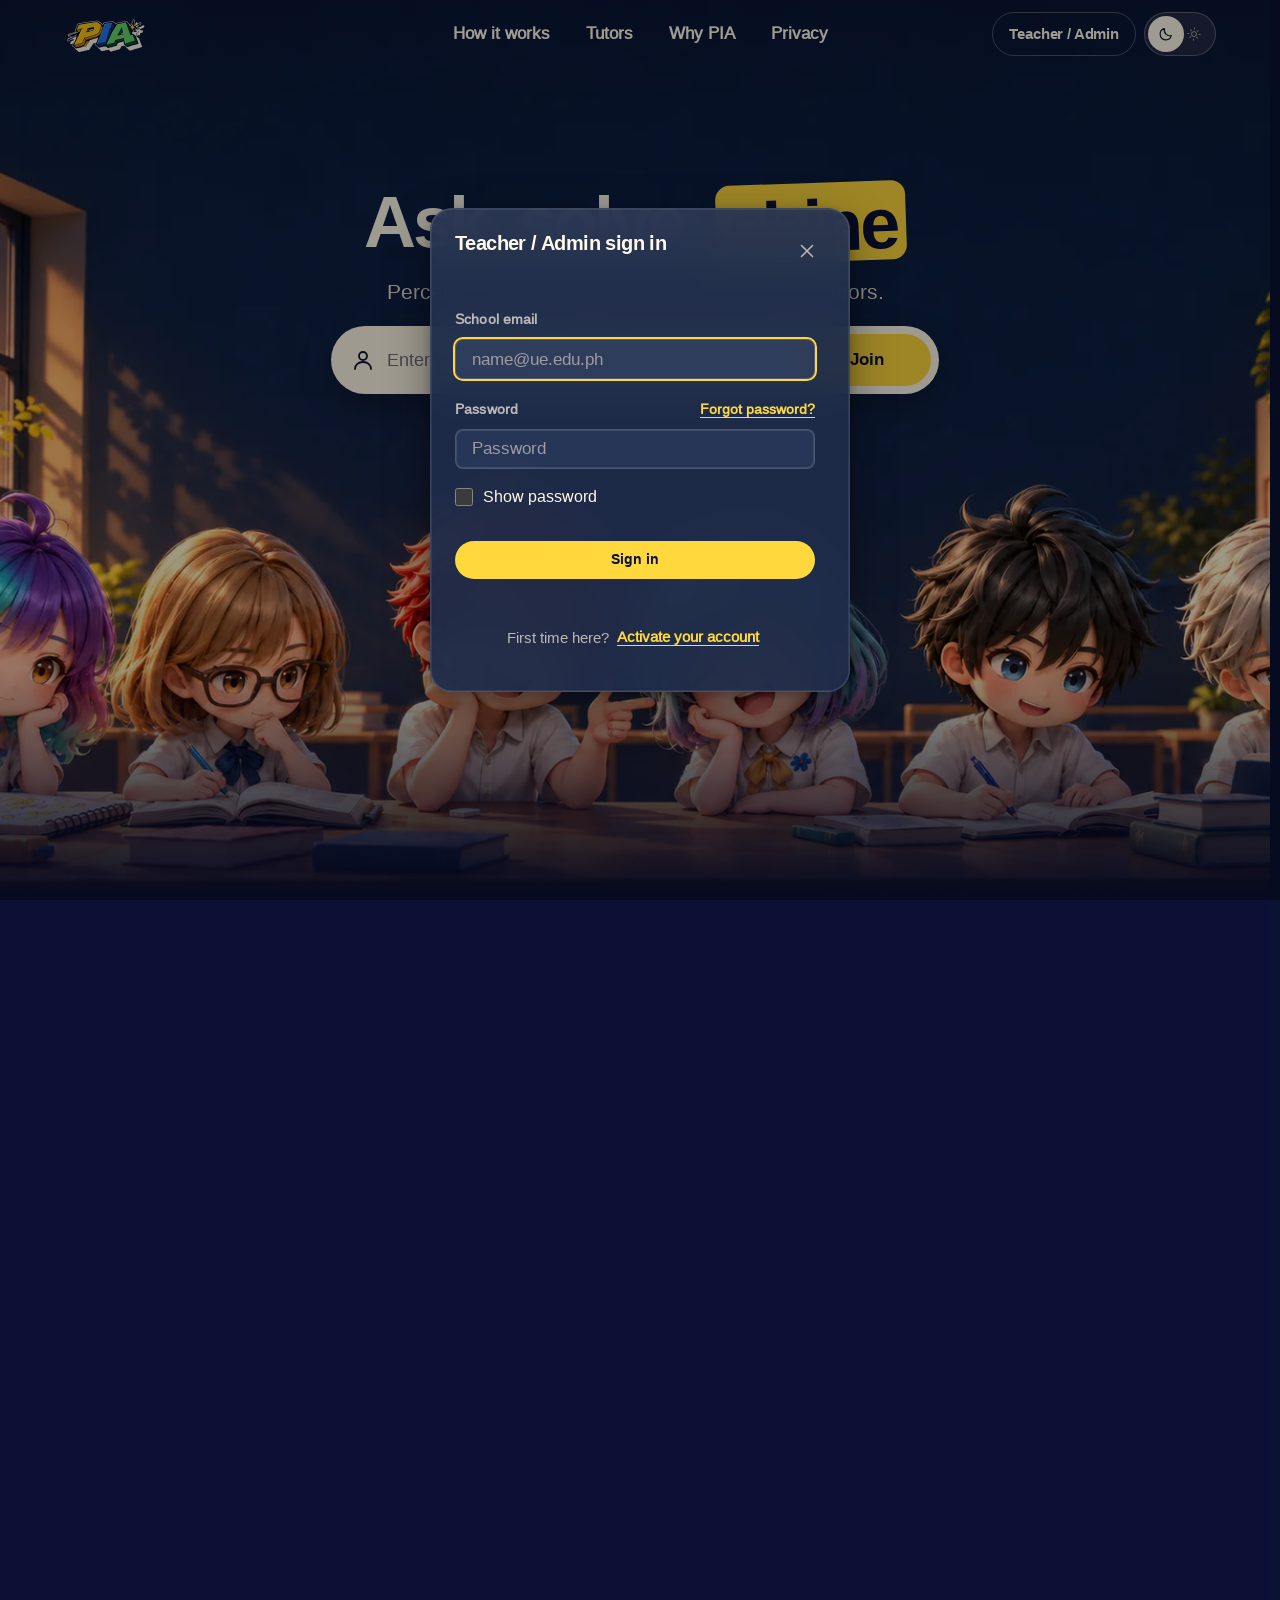
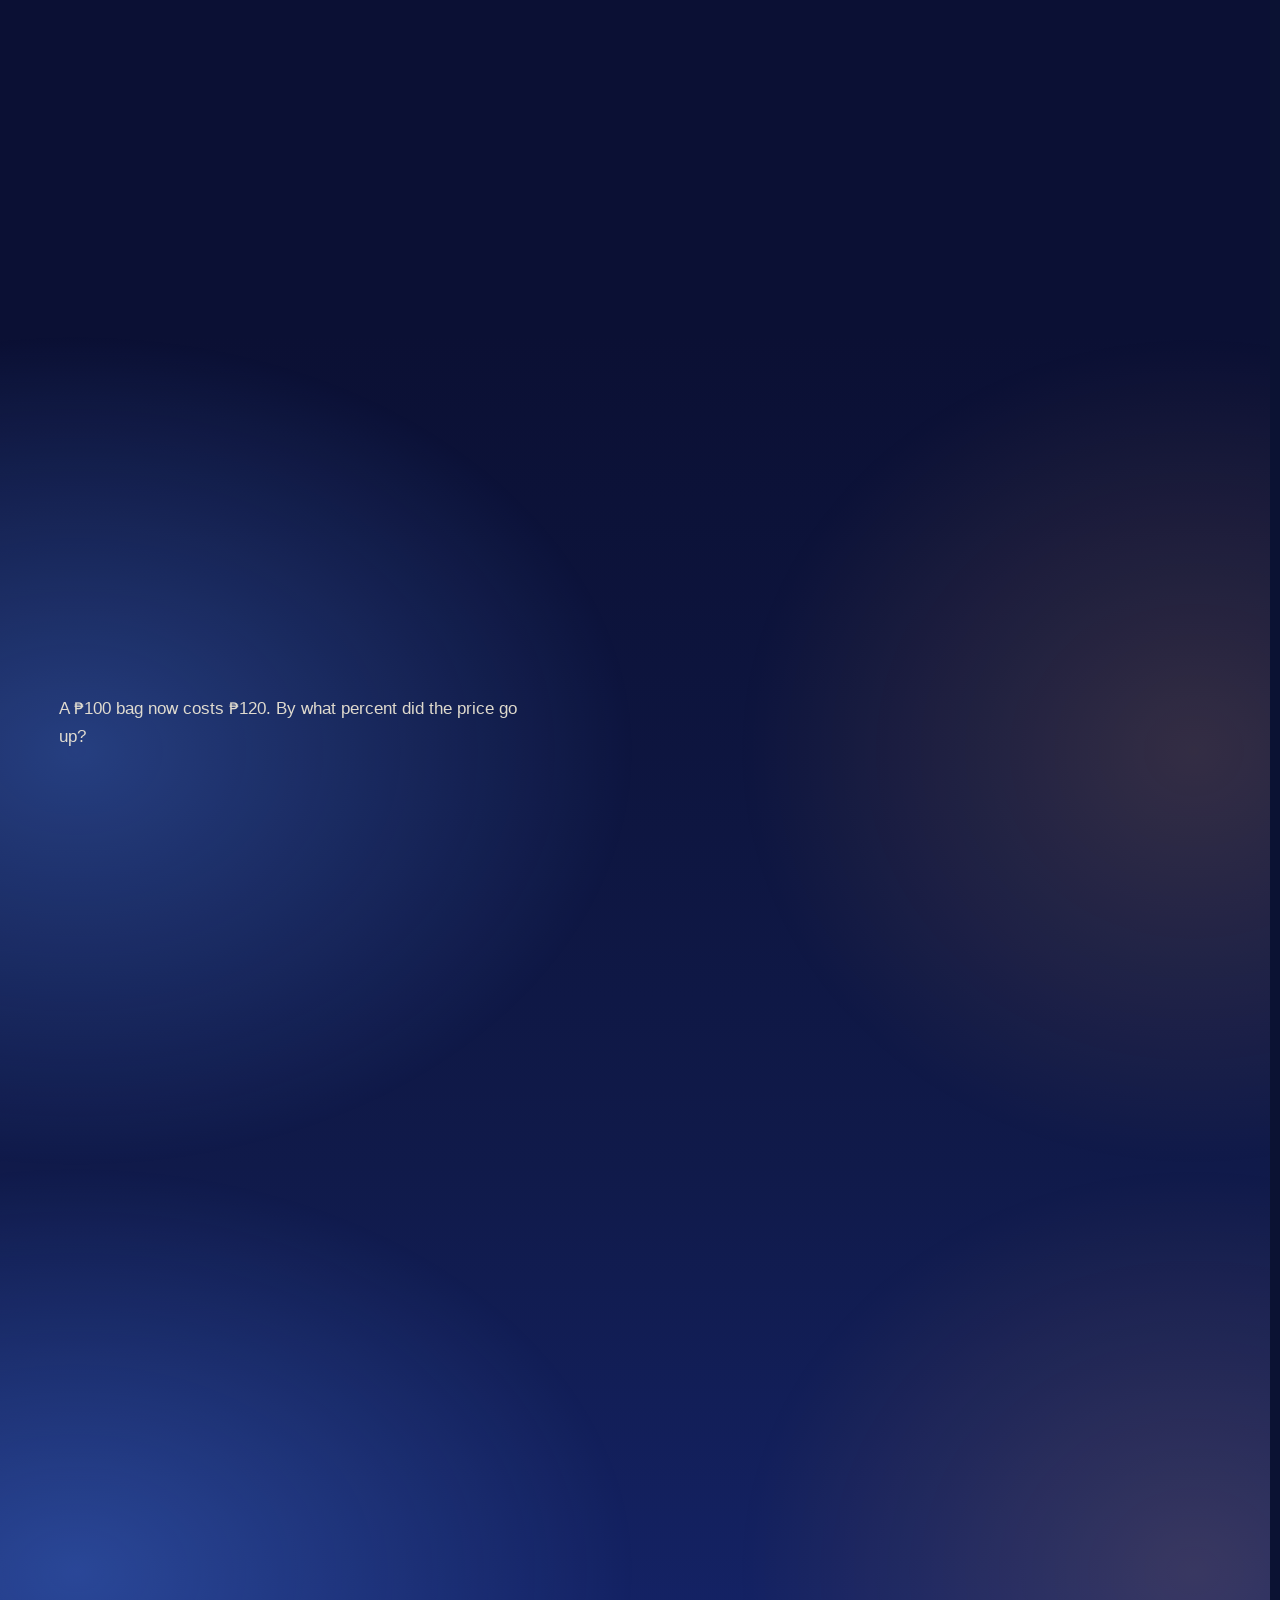
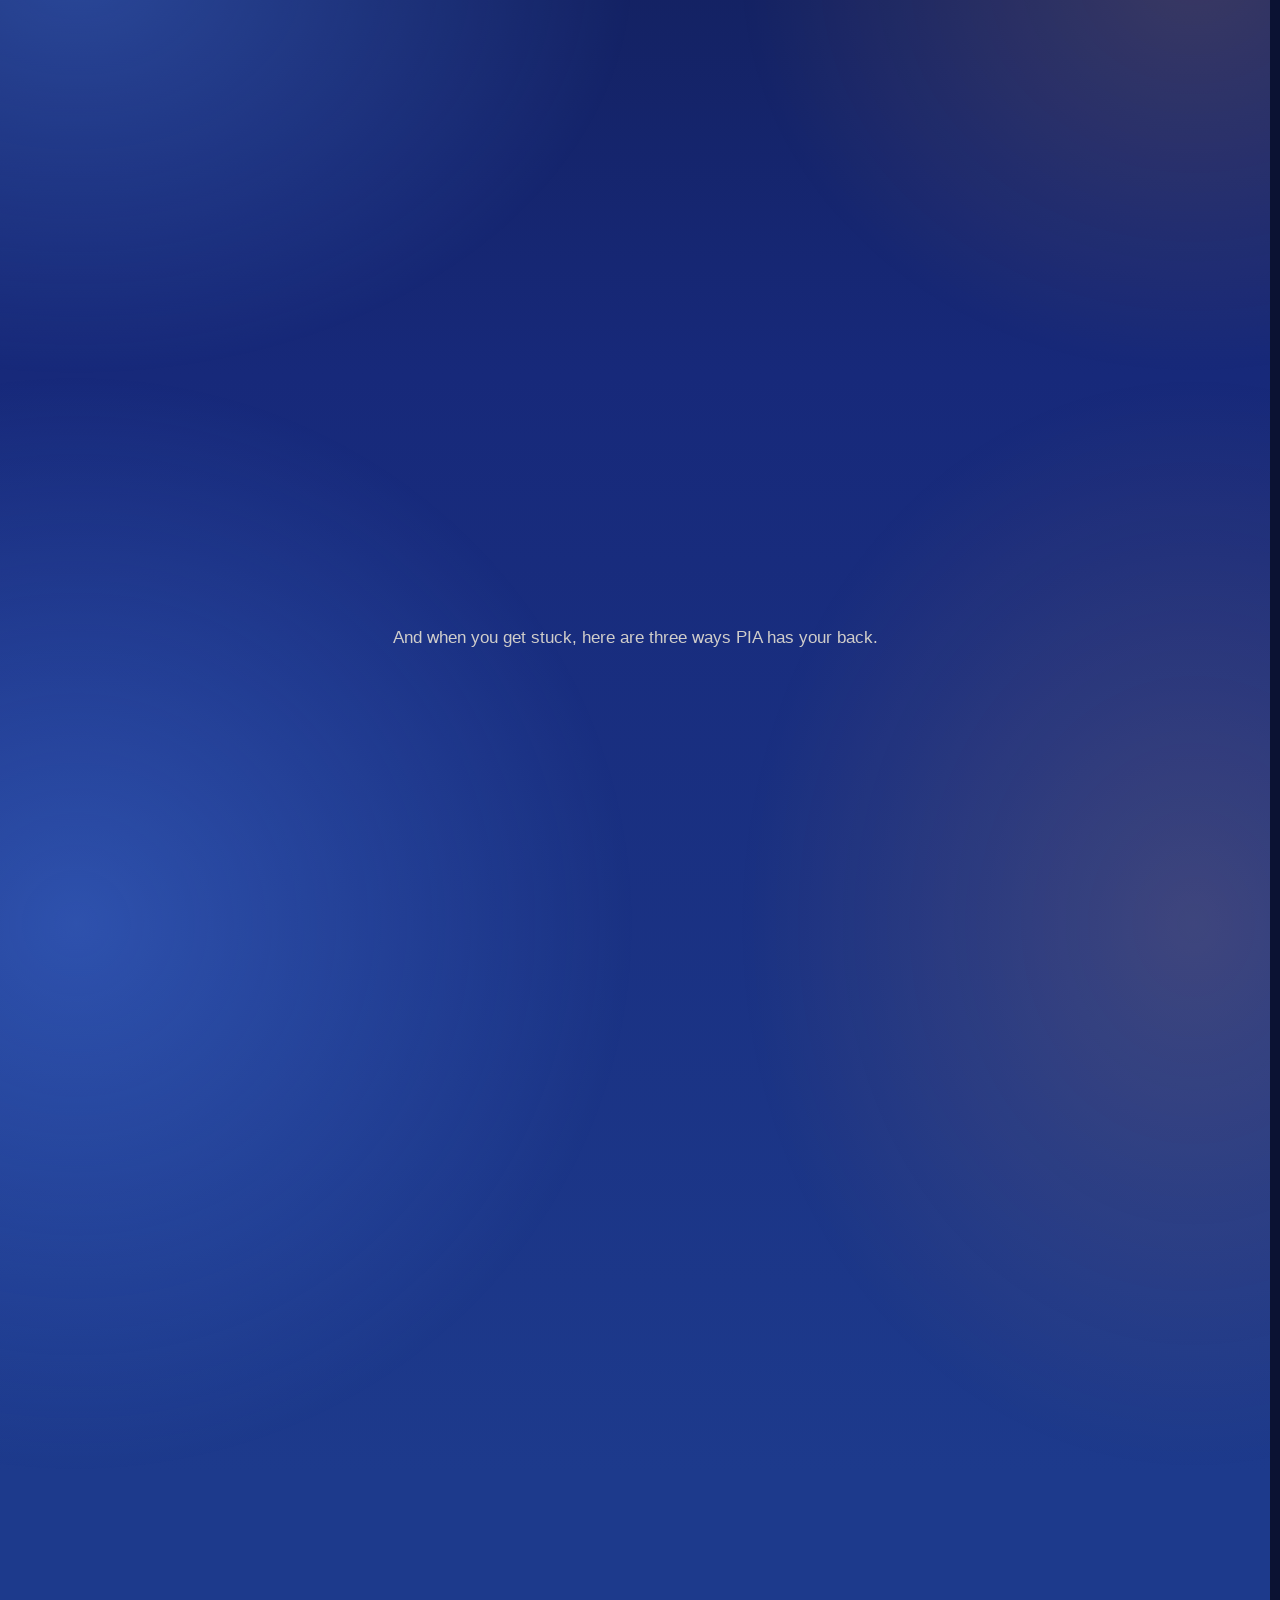
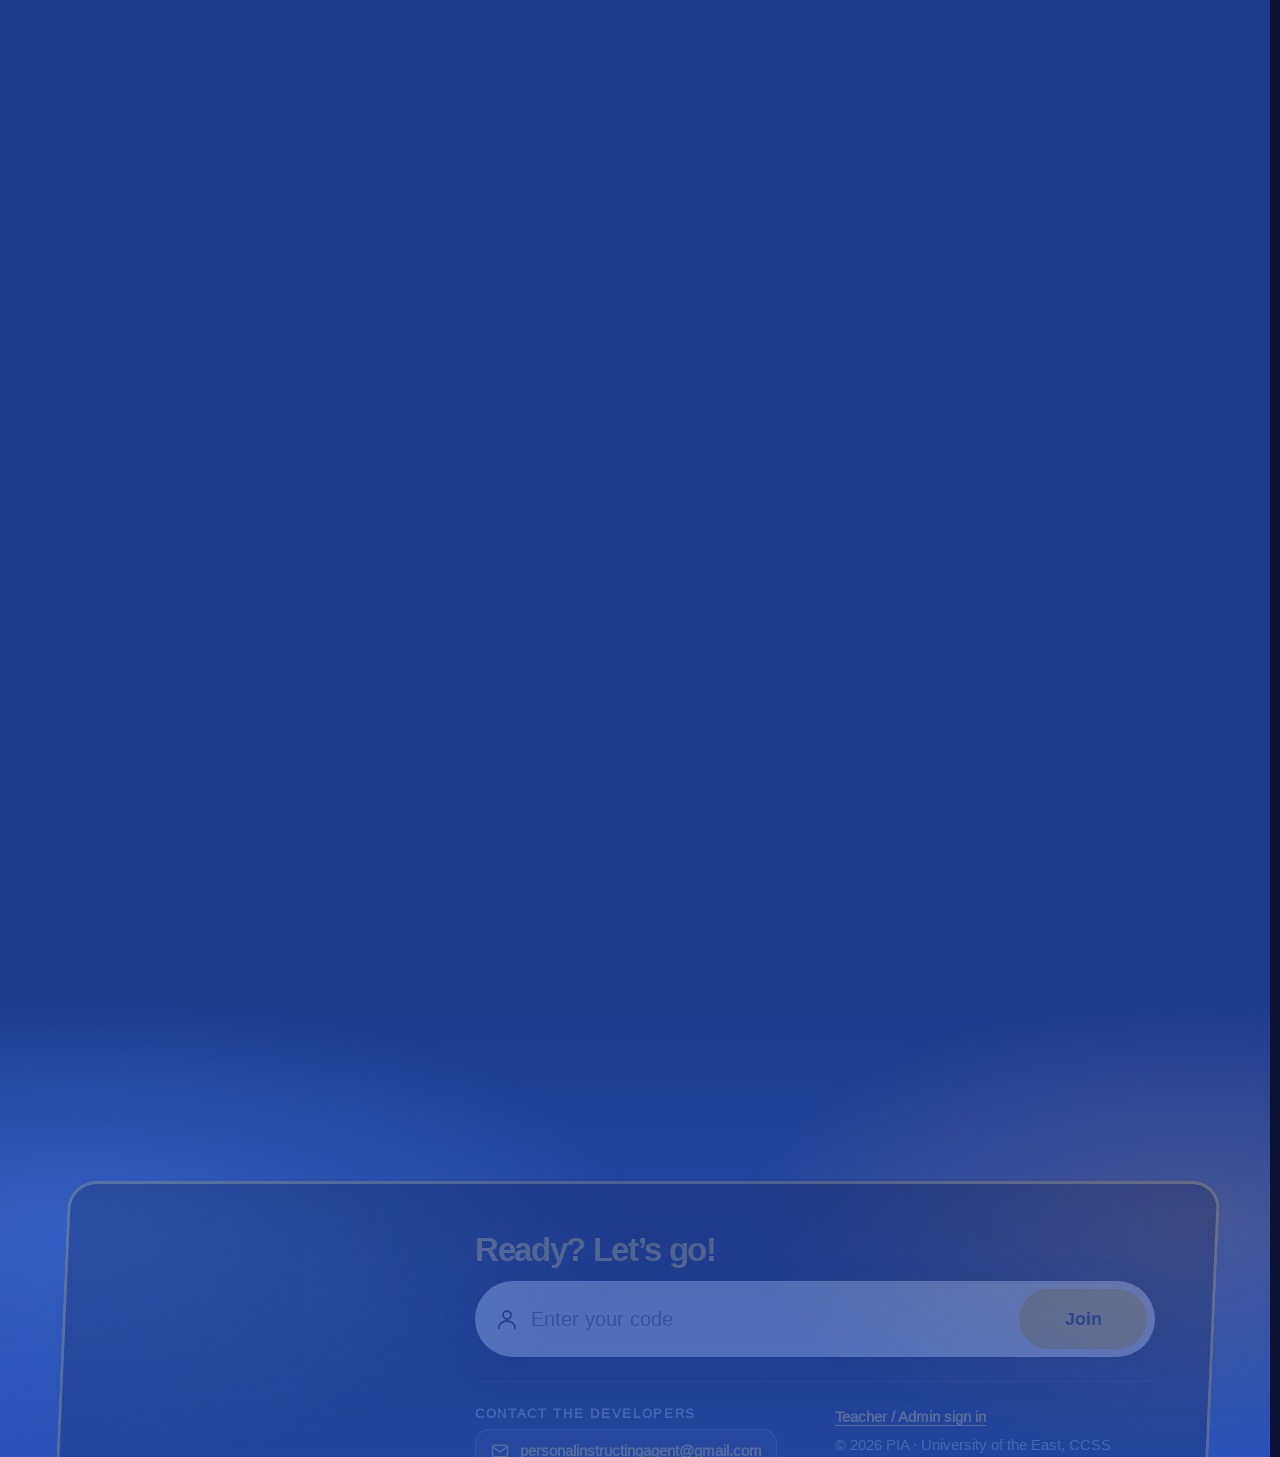
==== commit 8c7f265e: "Activity counts a day when the student tried a question (answer or hint), even if it was not finishe" ====
--- a/admin/html/admin-dashboard.html
+++ b/admin/html/admin-dashboard.html
@@ -1293,7 +1293,7 @@
     <script src="../js/admin-loading.js?v=20261105b"></script>
     <script src="../js/admin-data.js?v=20261127a"></script>
     <script src="../js/students-table.js?v=20261126a"></script>
-    <script src="../js/student-drawer.js?v=20261130b"></script>
+    <script src="../js/student-drawer.js?v=20261130c"></script>
     <script src="../js/student-forms.js?v=20261130a"></script>
     <script src="../js/admin-faculty.js?v=20261130b"></script>
     <script src="../js/stage-controls.js?v=20261130b"></script>
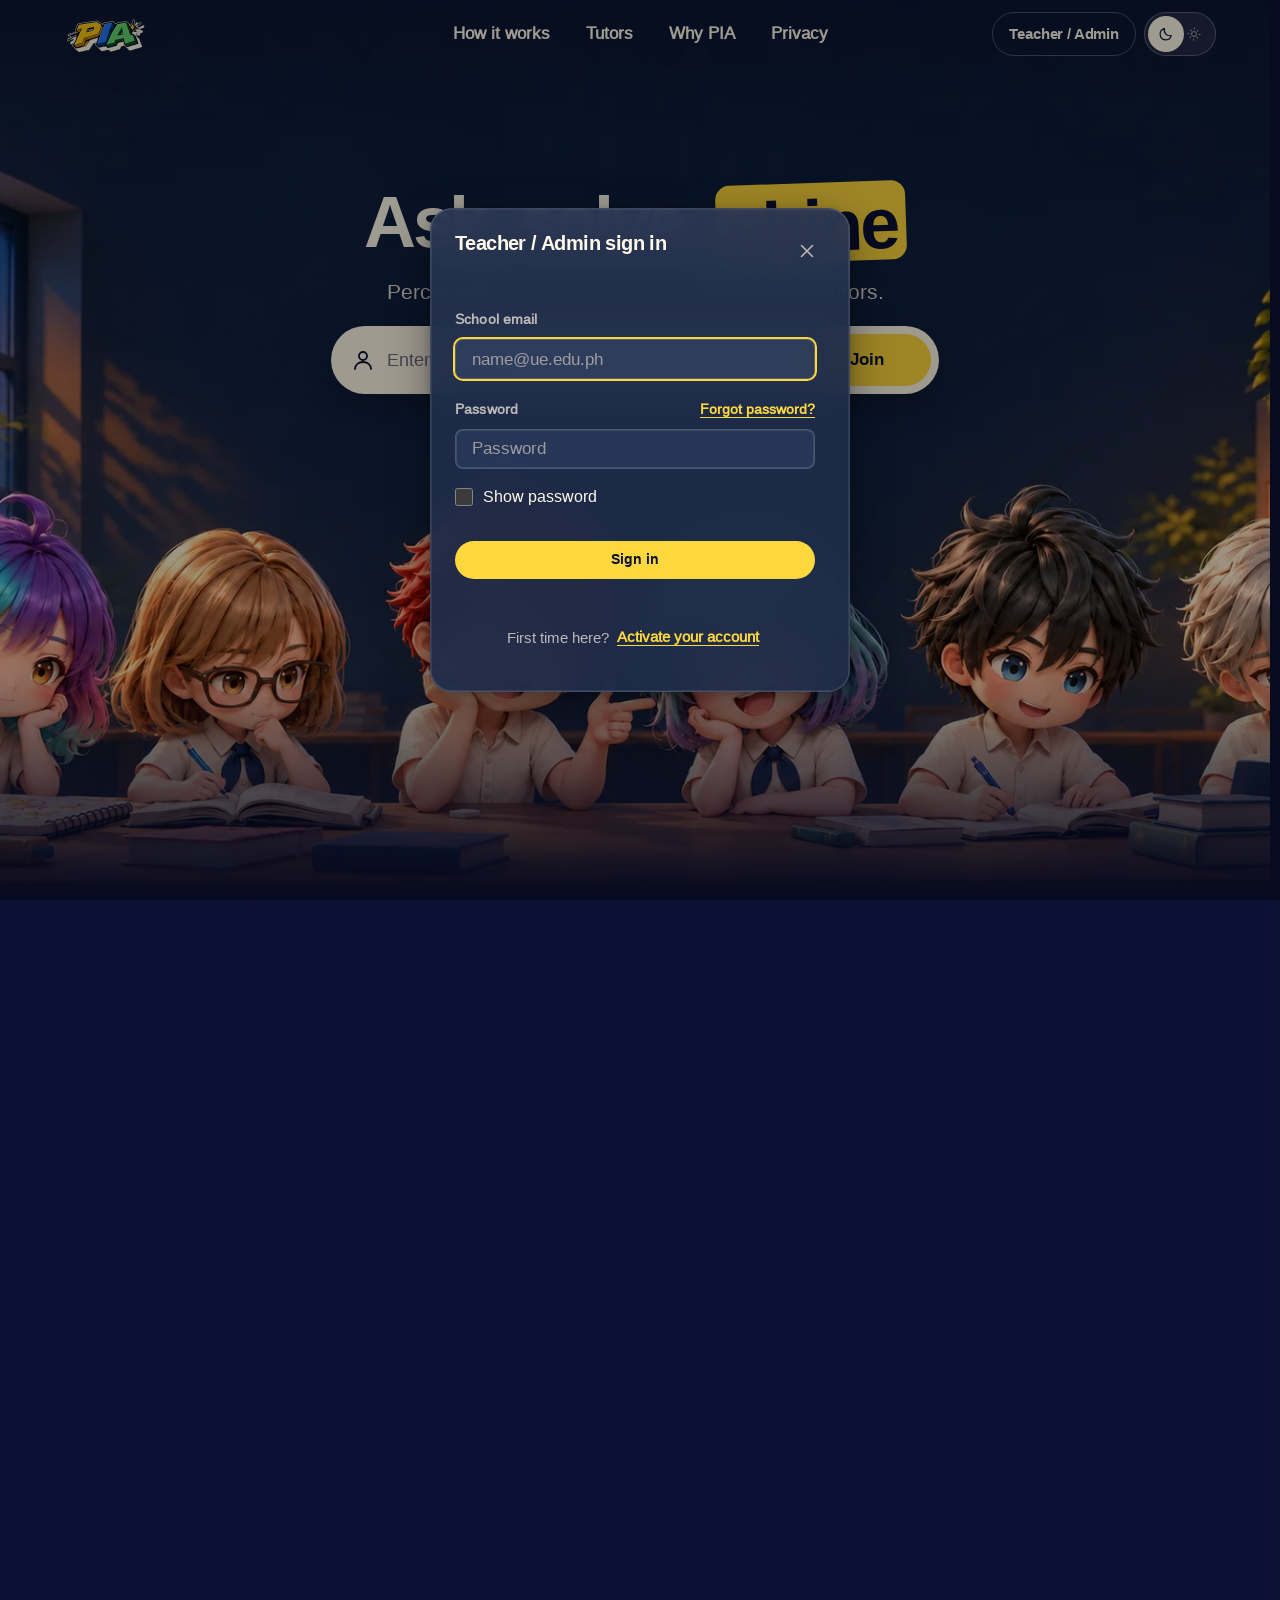
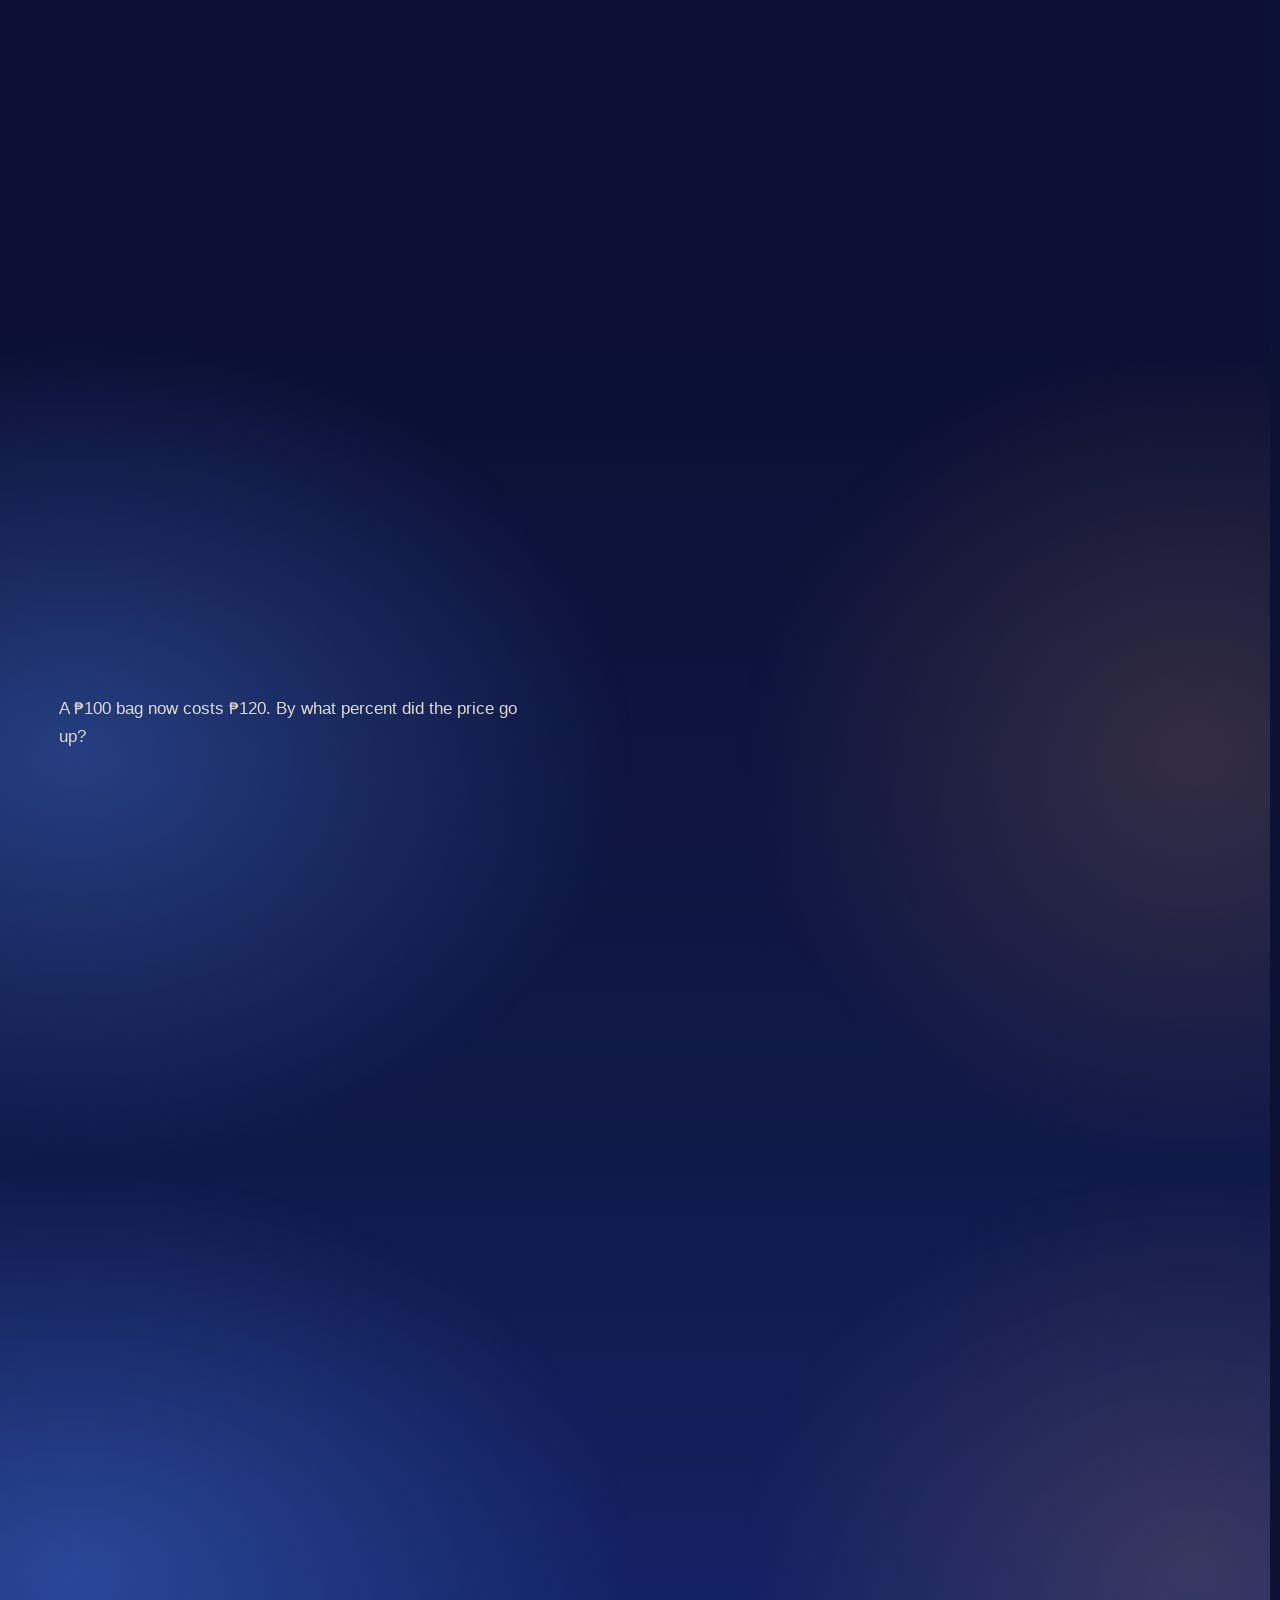
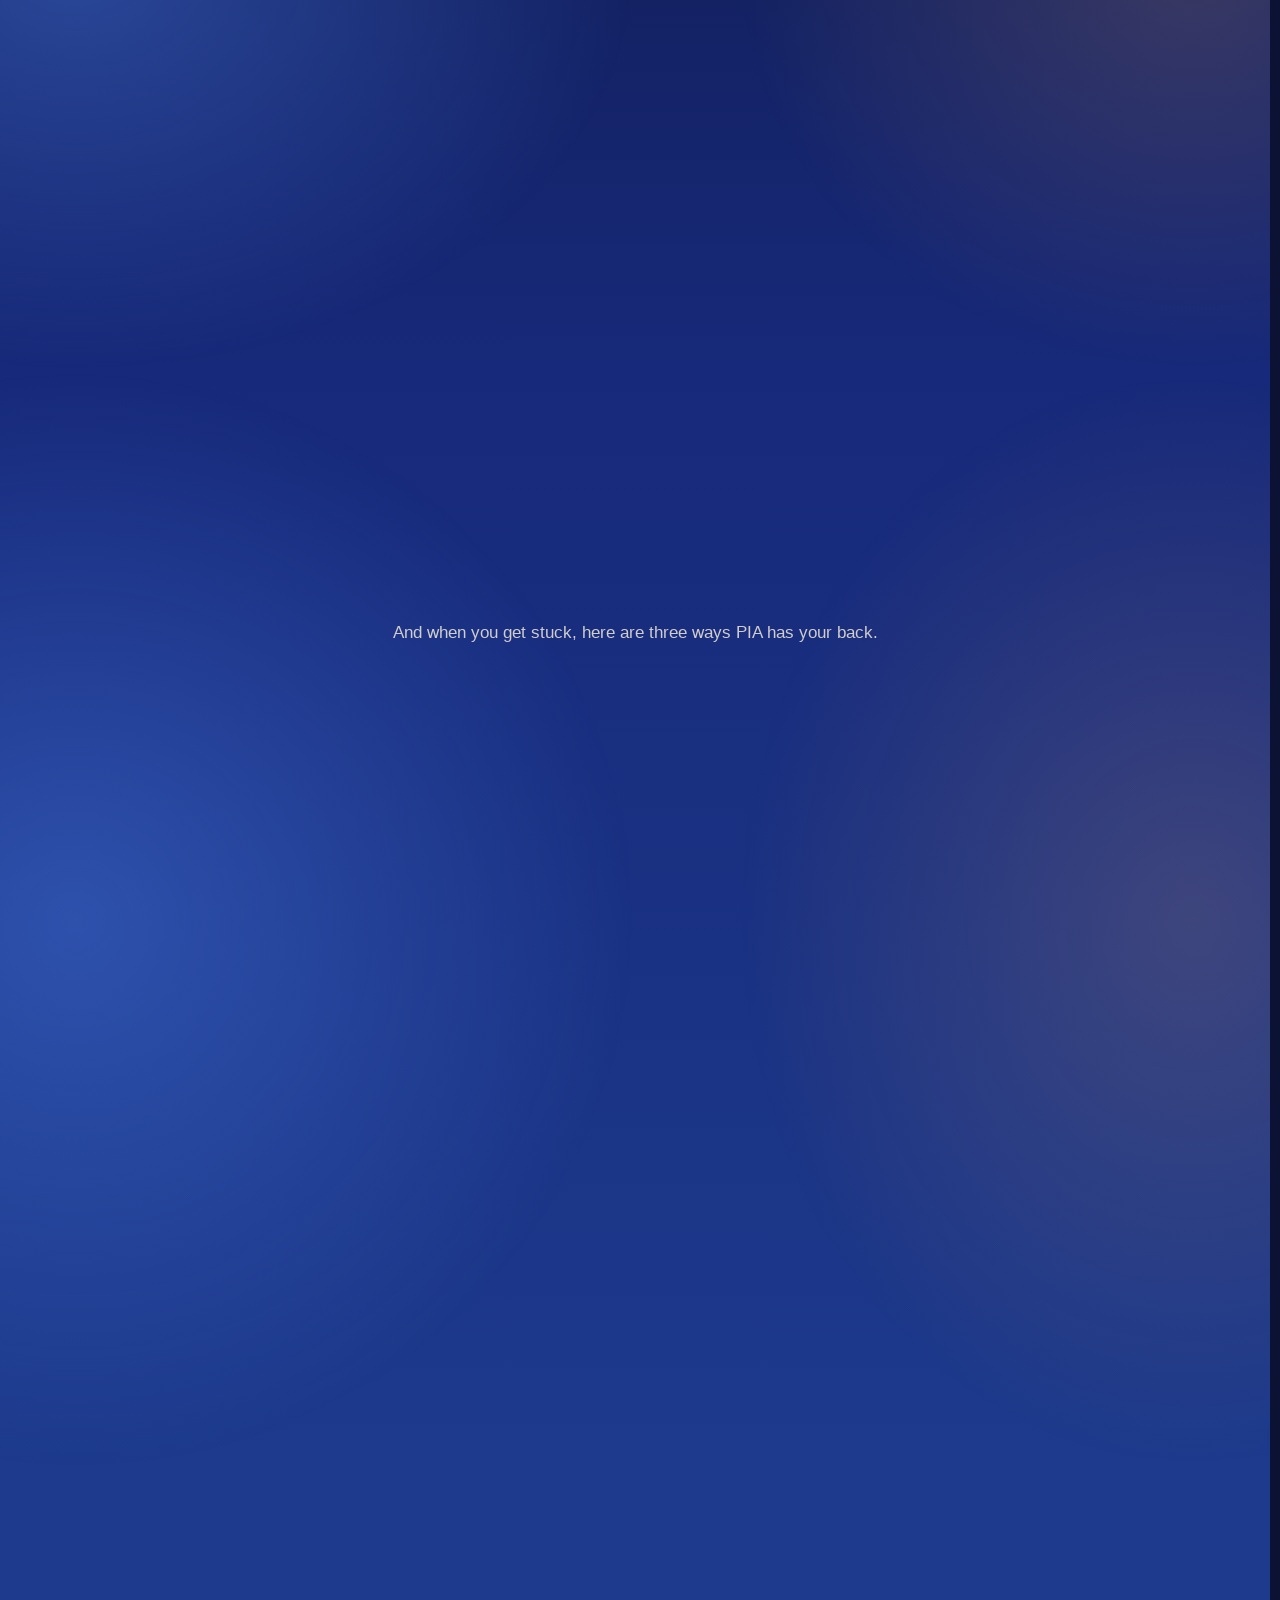
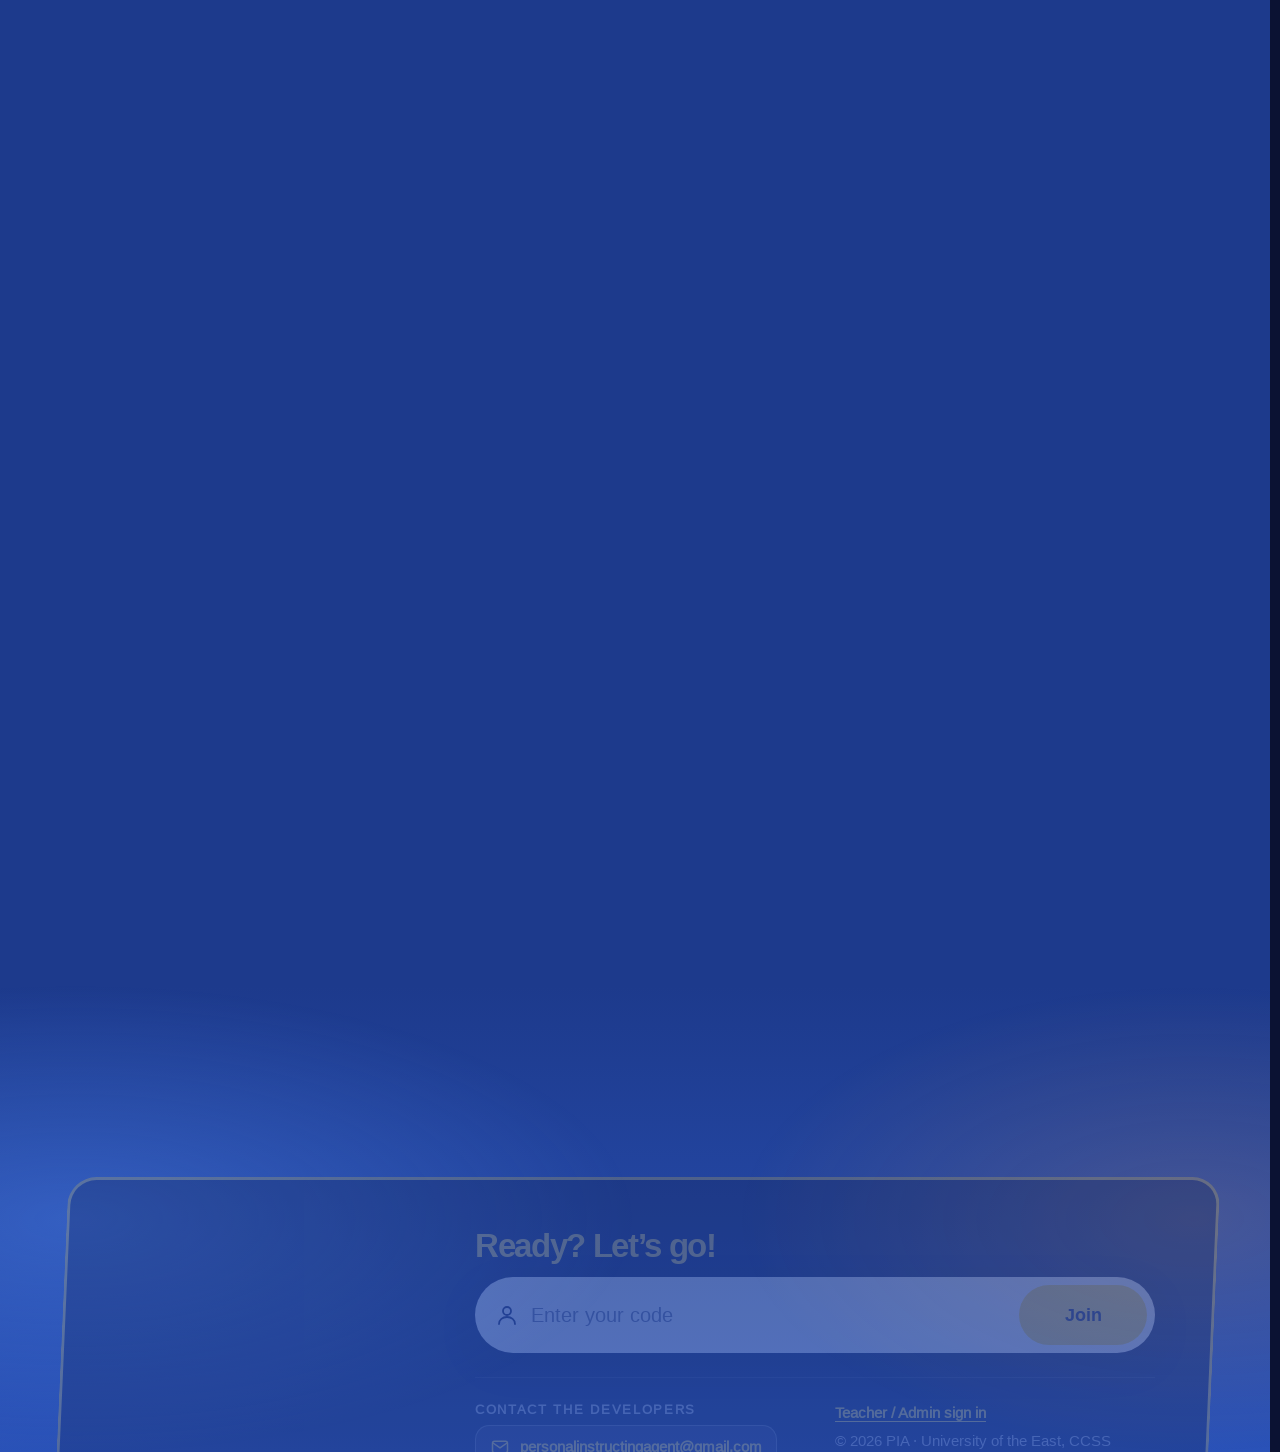
==== commit 4c1f4f5e: "Remove Student and Remove Teacher with Archive/Delete questions, a new Archived window, student numb" ====
--- a/admin/html/admin-dashboard.html
+++ b/admin/html/admin-dashboard.html
@@ -20,7 +20,7 @@
     <link rel="stylesheet" href="../../styles/global.css?v=20261128s">
     <link rel="stylesheet" href="../../styles/admin/admin.css?v=20261129d">
     <link rel="stylesheet" href="../../styles/admin/admin-topnav.css?v=20261126b">
-    <link rel="stylesheet" href="../../styles/admin/admin-pia.css?v=20261130b">
+    <link rel="stylesheet" href="../../styles/admin/admin-pia.css?v=20261201h">
     <link rel="stylesheet" href="../../styles/admin/admin-glass.css?v=20261125b">
     <link rel="icon" type="image/png" sizes="32x32" href="/assets/images/favicon-32.png">
     <link rel="icon" type="image/png" sizes="16x16" href="/assets/images/favicon-16.png">
@@ -721,10 +721,10 @@
     <div class="overlay drawer-overlay" id="modal-faculty" role="dialog" aria-modal="true" aria-labelledby="faculty-title">
         <div class="drawer">
             <header class="drawer-head">
-                <button class="btn-icon" data-modal-close aria-label="Back to students">
-                    <svg class="icon" aria-hidden="true"><use href="#i-arrow-left"></use></svg>
+                <h2 class="drawer-title">Teacher profile</h2>
+                <button class="drawer-close" data-modal-close aria-label="Close">
+                    <svg class="icon" aria-hidden="true"><use href="#i-x"></use></svg>
                 </button>
-                <h2 class="drawer-title">Teacher profile</h2>
             </header>
 
             <div class="drawer-body stack-lg">
@@ -769,10 +769,8 @@
                     <p class="eyebrow" style="margin-bottom:12px">Actions</p>
                     <div class="action-list">
                         <button class="action-list-item" id="faculty-edit">Edit details</button>
-                        <button class="action-list-item" id="faculty-reset">Reset password</button>
                         <button class="action-list-item" id="faculty-signout">Sign out everywhere</button>
-                        <button class="action-list-item is-danger" id="faculty-unassign">Remove teacher from this section</button>
-                        <button class="action-list-item is-danger" id="faculty-delete">Remove teacher account</button>
+                        <button class="action-list-item is-danger" id="faculty-remove">Remove Teacher</button>
                     </div>
                     <p class="form-status" id="faculty-status-msg" role="status" aria-live="polite"></p>
                 </div>
@@ -851,6 +849,9 @@
                     <h2 class="modal-title" id="confirm-title">Confirm action</h2>
                     <p class="modal-sub" id="confirm-subtitle"></p>
                 </div>
+                <button class="modal-close" id="confirm-x" type="button" data-modal-close aria-label="Close" style="display:none">
+                    <svg class="icon"><use href="#i-x"></use></svg>
+                </button>
             </header>
             <div class="modal-body">
                 <div class="modal-hero">
@@ -899,16 +900,19 @@
             <header class="modal-head">
                 <div class="modal-head-text">
                     <h2 class="modal-title" id="removed-title">Archived</h2>
-                    <p class="modal-sub" id="removed-sub">Their answers and account are kept. Add back puts a student on the roster again. To delete, tick the students and press Delete: it removes them and every response for good.</p>
-                </div>
+                    <p class="modal-sub" id="removed-sub">Tick the students to add them back or delete them.</p>
+                </div>
+                <button class="modal-close" type="button" data-modal-close aria-label="Close">
+                    <svg class="icon"><use href="#i-x"></use></svg>
+                </button>
             </header>
             <div class="modal-body stack">
                 <div class="confirm-table" id="removed-table"></div>
             </div>
             <footer class="modal-foot removed-foot">
                 <span class="removed-count muted" id="removed-count" aria-live="polite"></span>
-                <button class="btn btn-secondary" id="removed-cancel" type="button" data-modal-close>Cancel</button>
-                <button class="btn btn-danger" id="removed-delete" type="button" disabled>Delete</button>
+                <button class="btn btn-danger-soft" id="removed-delete" type="button" disabled>Delete</button>
+                <button class="btn btn-primary" id="removed-addback" type="button" disabled>Add back</button>
             </footer>
         </div>
     </div>
@@ -917,10 +921,10 @@
         aria-labelledby="drawer-student-name">
         <div class="drawer">
             <header class="drawer-head">
-                <button class="btn-icon" data-modal-close aria-label="Back to students">
-                    <svg class="icon" aria-hidden="true"><use href="#i-arrow-left"></use></svg>
+                <h2 class="drawer-title">Participant profile</h2>
+                <button class="drawer-close" data-modal-close aria-label="Close">
+                    <svg class="icon" aria-hidden="true"><use href="#i-x"></use></svg>
                 </button>
-                <h2 class="drawer-title">Participant profile</h2>
             </header>
 
             <div class="drawer-body stack-lg">
@@ -1003,8 +1007,8 @@
                         <button class="action-list-item" data-student-action="retake-character">
                             Allow character re-selection
                         </button>
-                        <button class="action-list-item" data-student-action="remove">
-                            Archive
+                        <button class="action-list-item is-danger" data-student-action="remove">
+                            Remove Student
                         </button>
                     </div>
                 </div>
@@ -1286,16 +1290,16 @@
 
     <script src="../../assets/js/shared/bfpt-items.js"></script>
     <script src="../js/math-task-generator.js"></script>
-    <script src="../js/students-tools.js?v=20261130c"></script>
+    <script src="../js/students-tools.js?v=20261201g"></script>
     <script src="../js/add-students.js?v=20261122b"></script>
     <script src="../js/admin-core.js?v=20261127b"></script>
-    <script src="../js/admin-dialogs.js?v=20261130a"></script>
+    <script src="../js/admin-dialogs.js?v=20261201c"></script>
     <script src="../js/admin-loading.js?v=20261105b"></script>
     <script src="../js/admin-data.js?v=20261127a"></script>
     <script src="../js/students-table.js?v=20261126a"></script>
-    <script src="../js/student-drawer.js?v=20261130c"></script>
+    <script src="../js/student-drawer.js?v=20261201d"></script>
     <script src="../js/student-forms.js?v=20261130a"></script>
-    <script src="../js/admin-faculty.js?v=20261130b"></script>
+    <script src="../js/admin-faculty.js?v=20261201d"></script>
     <script src="../js/stage-controls.js?v=20261130b"></script>
     <script src="../js/admin-account.js?v=20261130b"></script>
     <script src="../js/score-entry.js?v=20261130a"></script>
--- a/styles/admin/admin-pia.css
+++ b/styles/admin/admin-pia.css
@@ -2901,3 +2901,65 @@
     background: rgba(180, 35, 24, 0.16);
     color: #8a1a10;
 }
+
+
+/* the drawer's close button: just the X, on the right, no circle */
+.drawer-head .drawer-close {
+    margin-left: auto;
+    display: inline-grid;
+    place-items: center;
+    width: 36px;
+    height: 36px;
+    padding: 0;
+    border: 0;
+    border-radius: 8px;
+    background: none;
+    color: var(--text-muted);
+    cursor: pointer;
+}
+.drawer-head .drawer-close:hover {
+    color: var(--text);
+}
+.drawer-head .drawer-close:focus-visible {
+    outline: 2px solid var(--accent);
+    outline-offset: 2px;
+}
+
+
+/* the second answer of a question window (for example Permanently delete): easy to read, still the careful one */
+#modal-confirm #confirm-alt.btn-danger-soft {
+    background: rgba(255, 107, 107, 0.14);
+    color: #ffb0b0;
+    border: 1px solid rgba(255, 107, 107, 0.6);
+    font-weight: 600;
+}
+#modal-confirm #confirm-alt.btn-danger-soft:hover:not(:disabled) {
+    background: rgba(255, 107, 107, 0.26);
+    color: #fff;
+}
+:root[data-theme='light'] #modal-confirm #confirm-alt.btn-danger-soft {
+    background: rgba(180, 35, 24, 0.08);
+    color: #b42318;
+    border-color: rgba(180, 35, 24, 0.5);
+}
+
+
+/* Archived: Delete is the careful button, readable like the other ones */
+#modal-removed #removed-delete {
+    background: rgba(255, 107, 107, 0.14);
+    color: #ffb0b0;
+    border: 1px solid rgba(255, 107, 107, 0.6);
+    font-weight: 600;
+}
+#modal-removed #removed-delete:hover:not(:disabled) {
+    background: rgba(255, 107, 107, 0.26);
+    color: #fff;
+}
+#modal-removed #removed-delete:disabled {
+    opacity: 0.45;
+}
+:root[data-theme='light'] #modal-removed #removed-delete {
+    background: rgba(180, 35, 24, 0.08);
+    color: #b42318;
+    border-color: rgba(180, 35, 24, 0.5);
+}
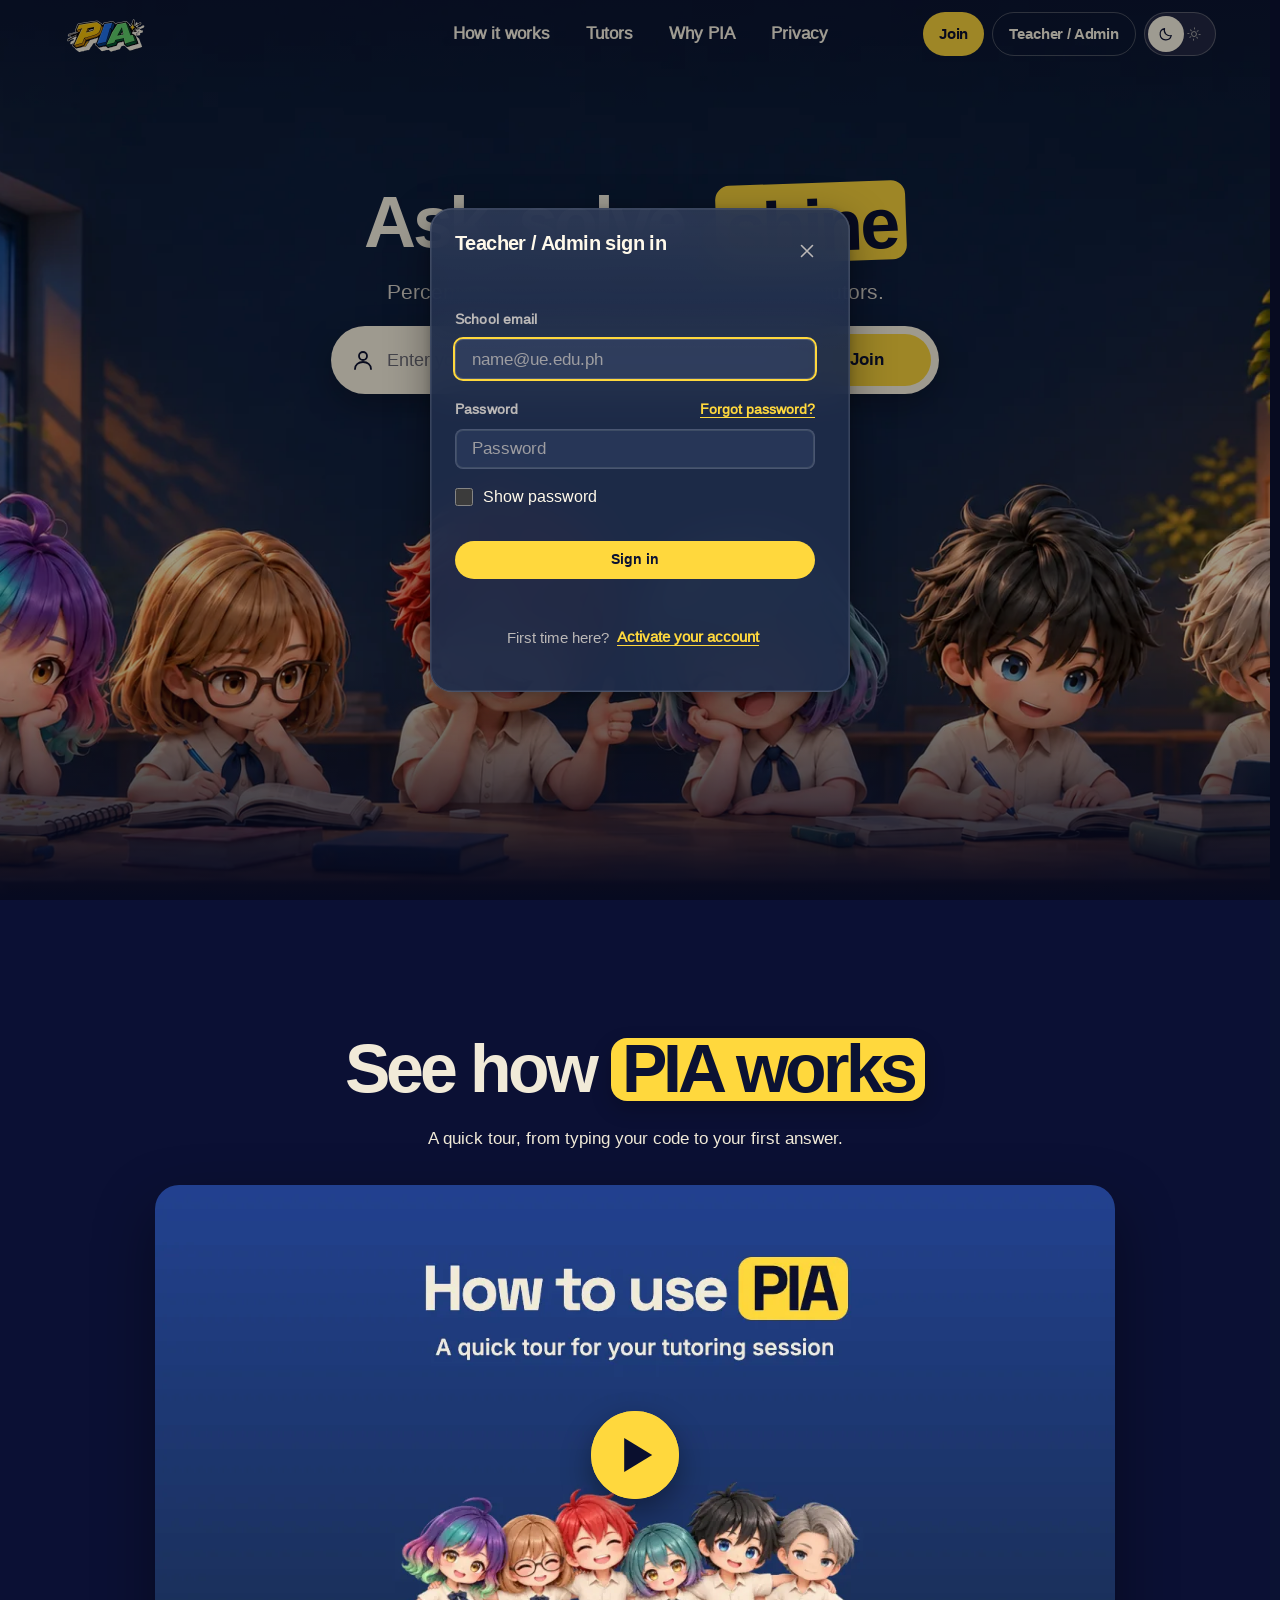
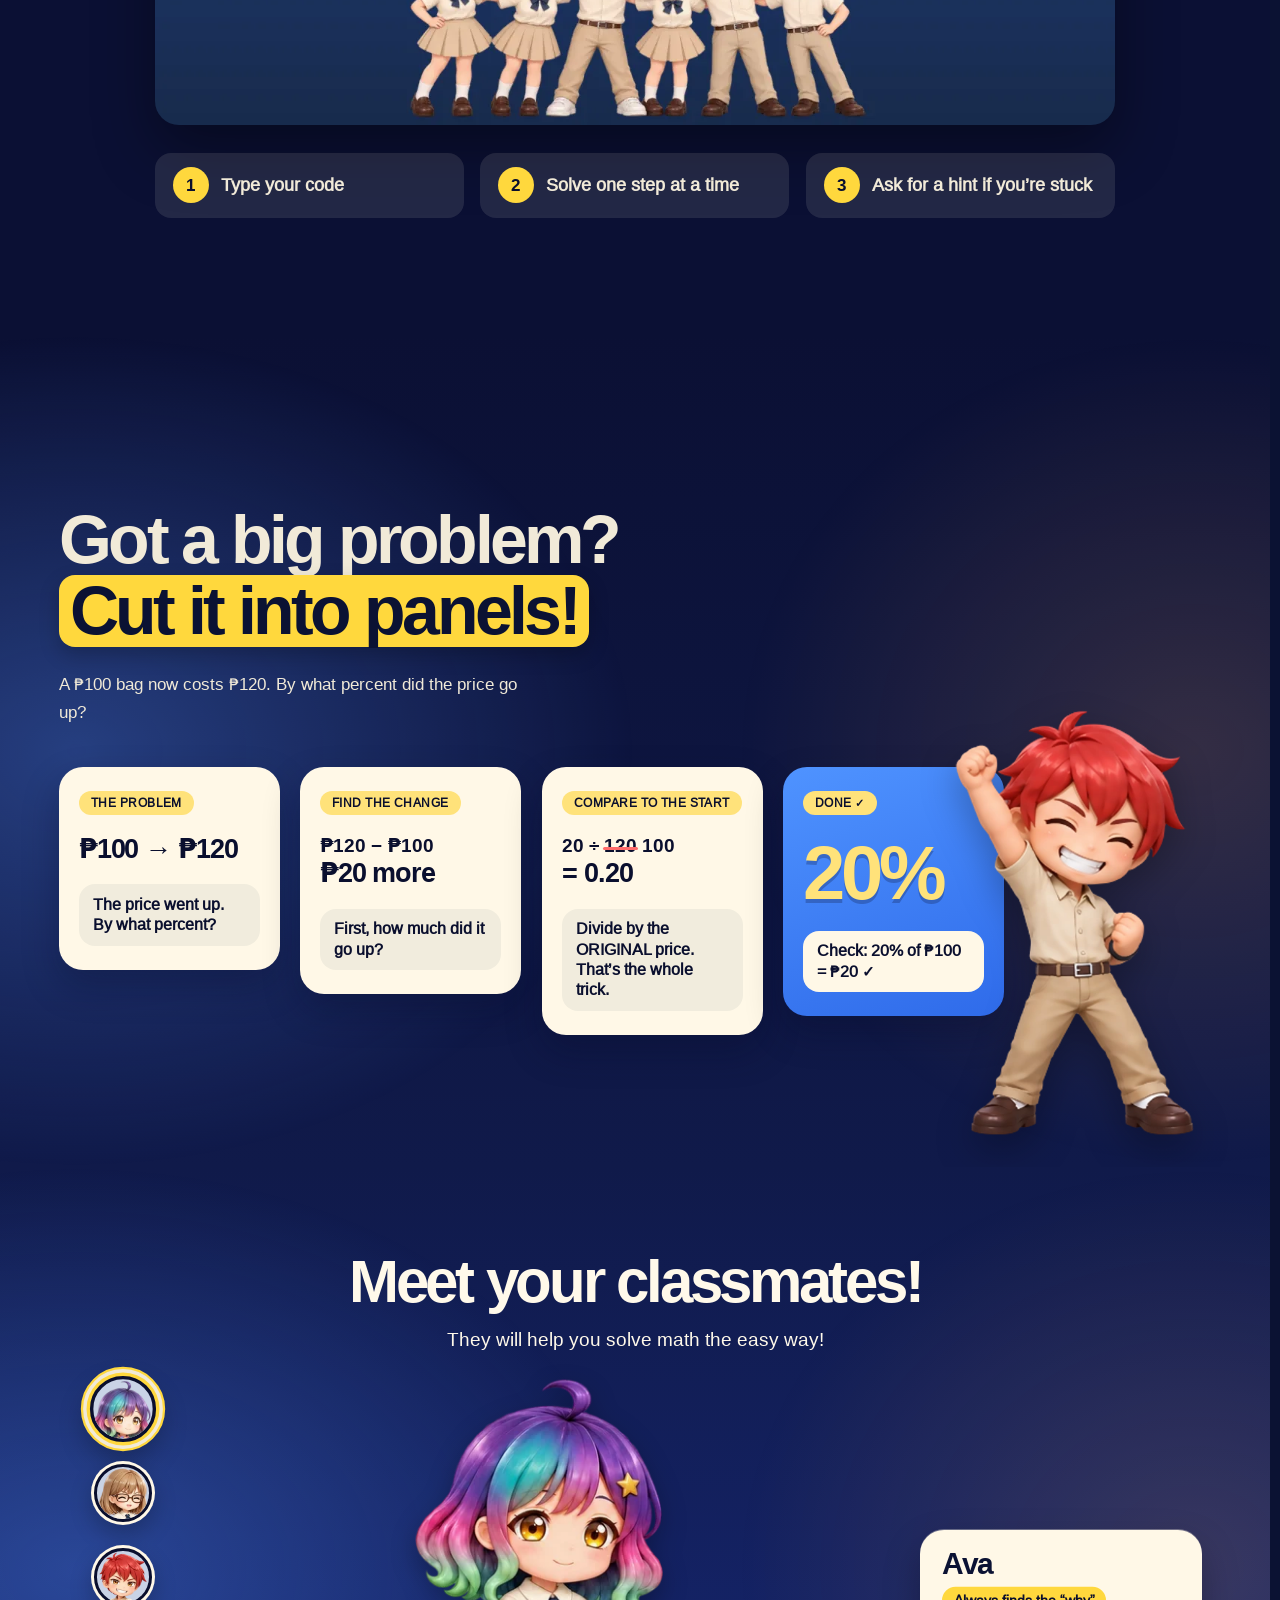
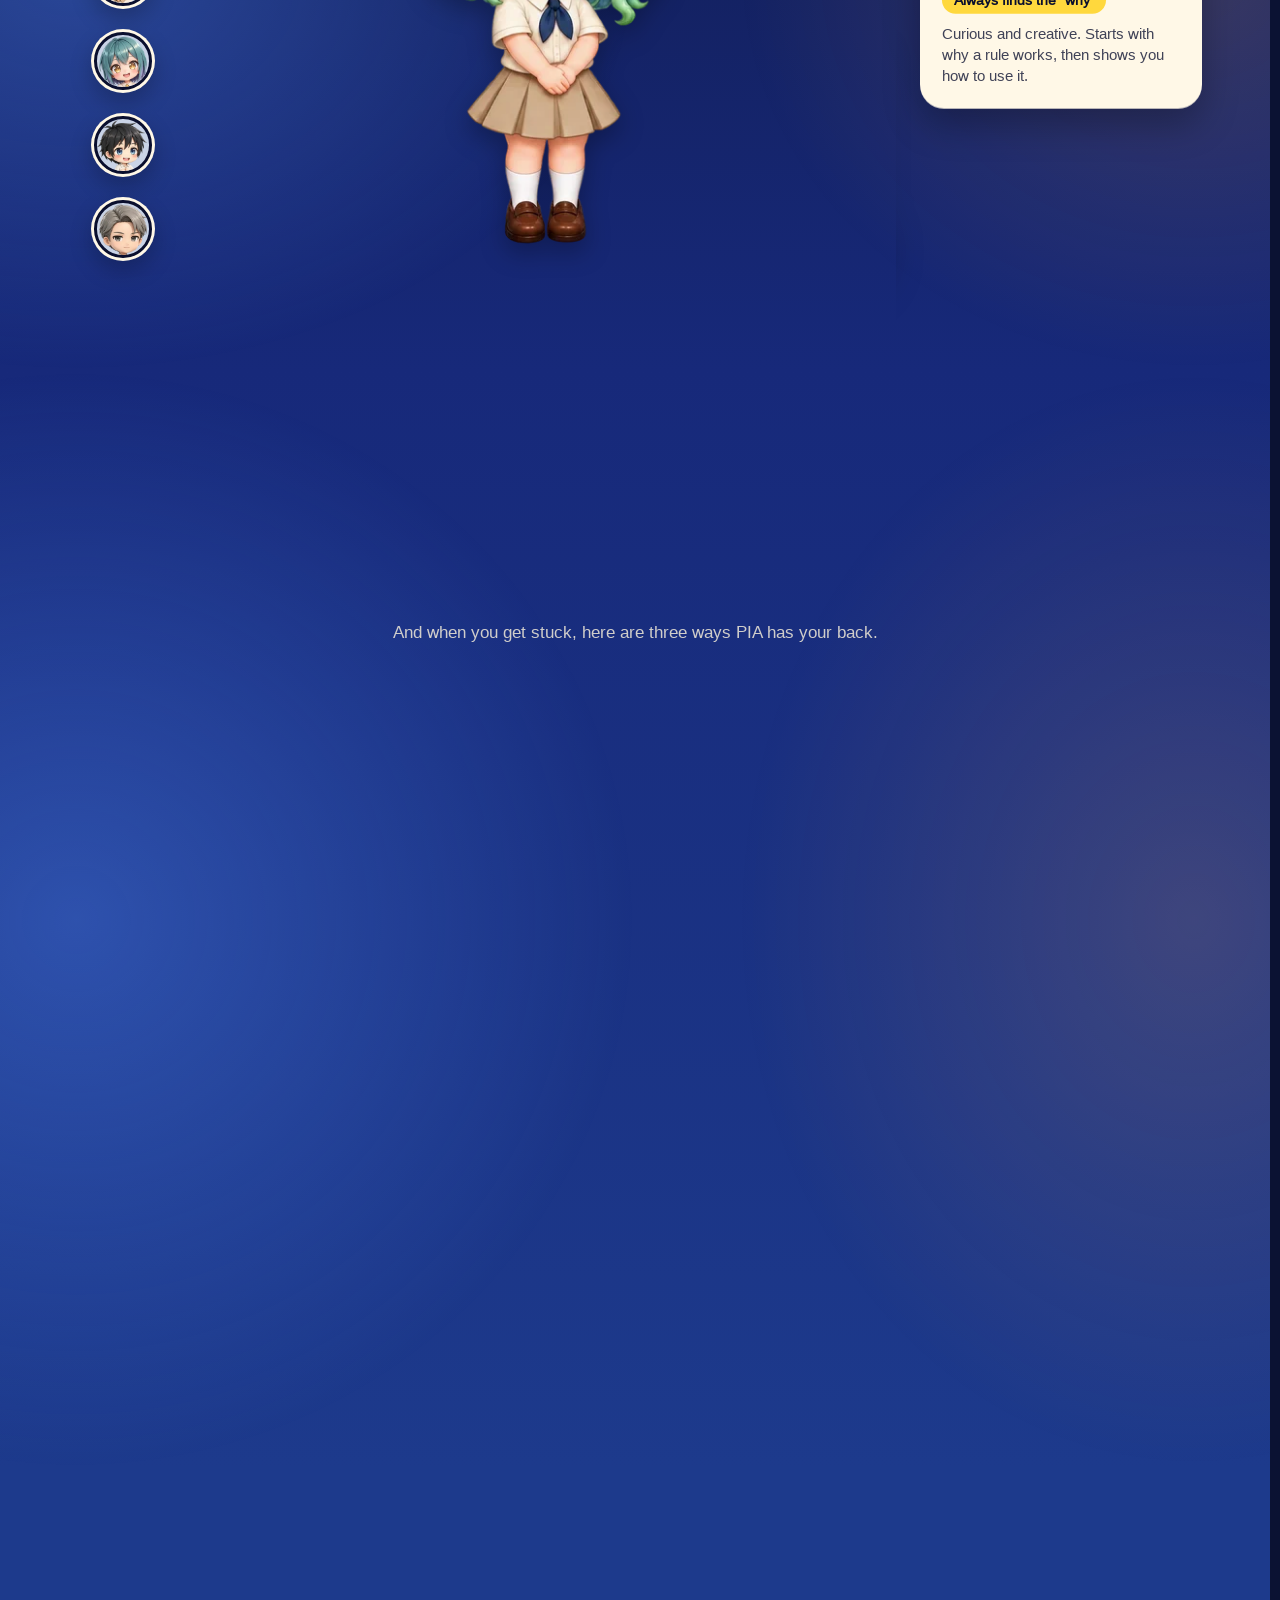
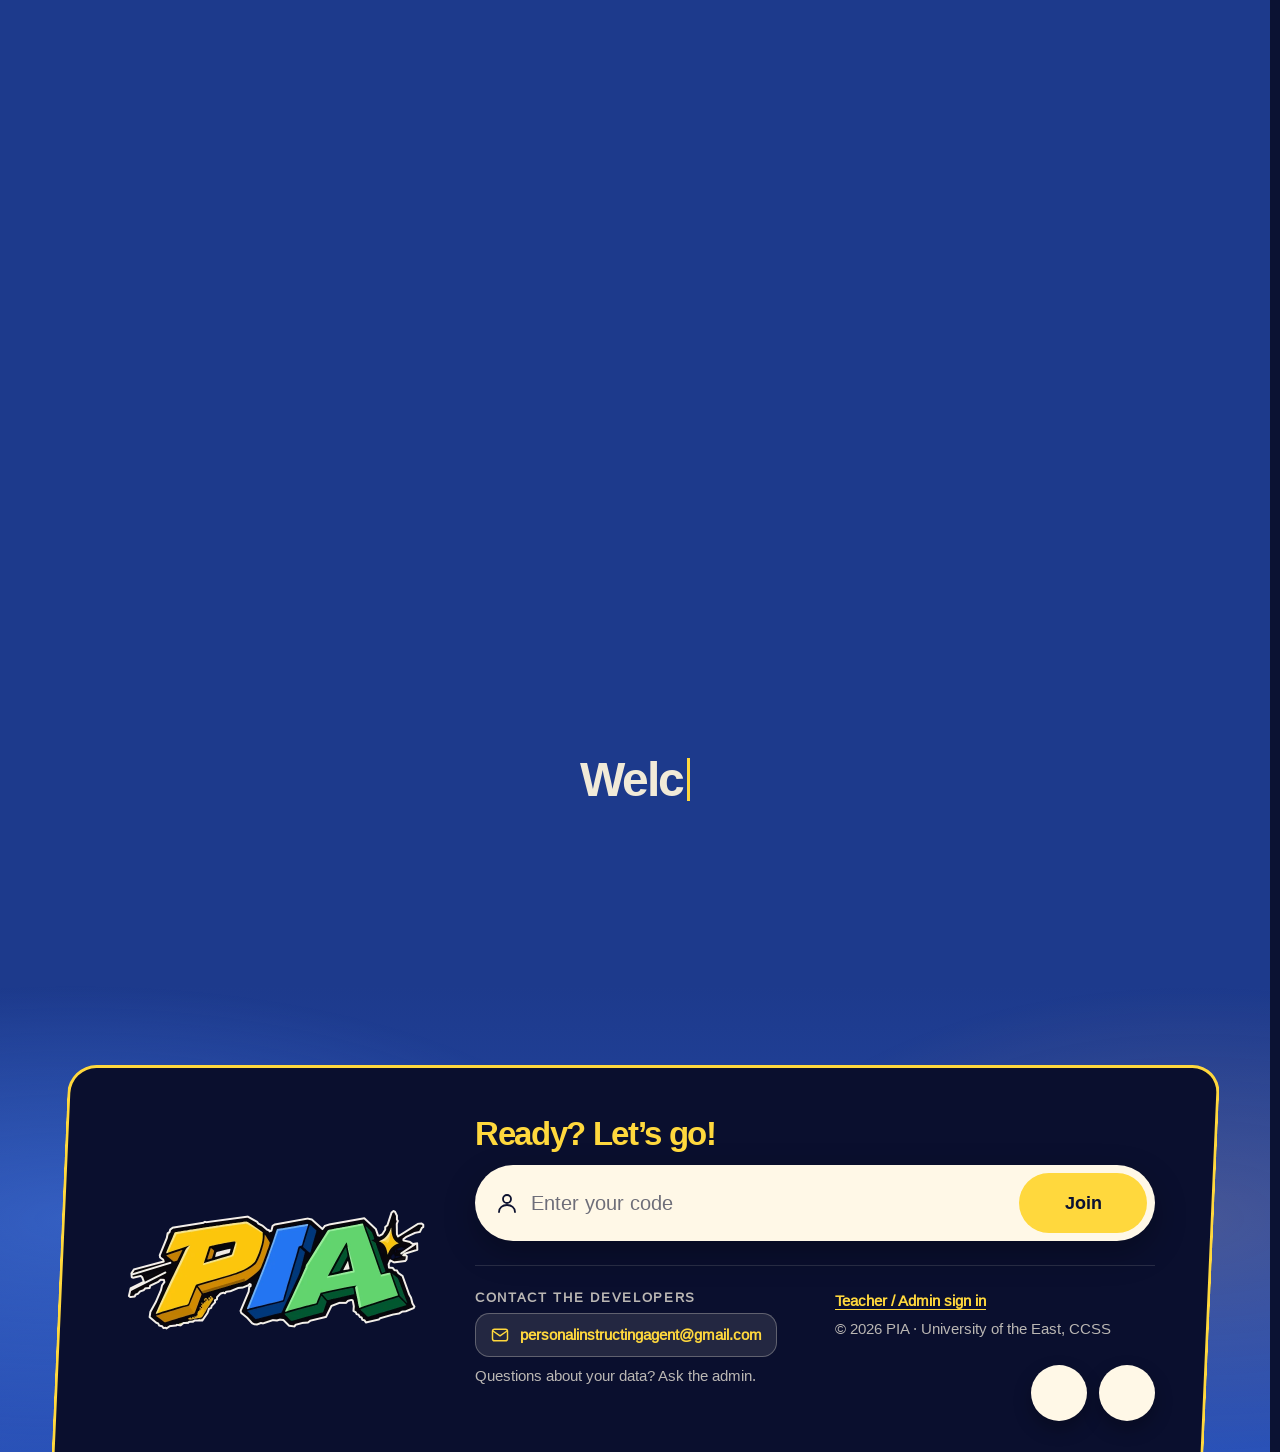
==== commit 4854e4e1: "Phone: bell and theme switch move into the profile menu, with a count on the profile picture Co-Auth" ====
--- a/admin/html/admin-dashboard.html
+++ b/admin/html/admin-dashboard.html
@@ -104,6 +104,7 @@
                 <button type="button" class="sidebar-user" id="user-menu-btn" aria-haspopup="menu"
                     aria-expanded="false" aria-controls="user-menu">
                     <span class="avatar avatar-md" id="admin-initials" aria-hidden="true">··</span>
+                    <span class="bell-count user-avatar-badge is-hidden" id="user-avatar-badge" aria-hidden="true"></span>
                     <span class="sidebar-user-text">
                         <span class="sidebar-user-name" id="admin-name">Loading…</span>
                         <span class="sidebar-user-mail" id="admin-email">—</span>
@@ -111,8 +112,11 @@
                     <span class="custom-select-chevron user-chevron" aria-hidden="true"></span>
                 </button>
                 <div class="user-menu" id="user-menu" role="menu" aria-label="Account" hidden>
-                    <button type="button" class="user-menu-item user-menu-theme" role="menuitem" data-user-action="theme">
-                        <svg class="icon icon-sm" aria-hidden="true"><use id="user-theme-icon" href="#i-sun"></use></svg><span id="user-theme-label">Light mode</span></button>
+                    <button type="button" class="user-menu-item user-menu-notif is-hidden" role="menuitem" id="user-notif-btn" data-user-action="notif" aria-expanded="false" aria-controls="user-notif-list">
+                        <svg class="icon icon-sm" viewBox="0 0 24 24" fill="none" stroke="currentColor" stroke-width="2" stroke-linecap="round" stroke-linejoin="round" aria-hidden="true"><path d="M6 8a6 6 0 0 1 12 0c0 7 3 9 3 9H3s3-2 3-9"/><path d="M10.3 21a1.94 1.94 0 0 0 3.4 0"/></svg><span>Notifications</span><span class="user-notif-count is-hidden" id="user-notif-count"></span></button>
+                    <div class="user-notif-list is-hidden" id="user-notif-list" hidden></div>
+                    <button type="button" class="user-menu-item user-menu-theme" role="menuitemcheckbox" aria-checked="true" data-user-action="theme">
+                        <span id="user-theme-label">Dark mode</span><span class="user-theme-switch" aria-hidden="true"></span></button>
                     <button type="button" class="user-menu-item" role="menuitem" data-user-action="settings">
                         <svg class="icon icon-sm" aria-hidden="true"><use href="#i-gear"></use></svg>Settings</button>
                     <button type="button" class="user-menu-item is-signout" role="menuitem" id="user-signout" data-user-action="signout">
--- a/styles/admin/admin-pia.css
+++ b/styles/admin/admin-pia.css
@@ -2963,3 +2963,233 @@
     color: #b42318;
     border-color: rgba(180, 35, 24, 0.5);
 }
+
+/* Small and medium screens: the Archived button stays a circle, and the stage switches wrap inside their box instead of being cut off */
+#view-students #bar-actions .btn.btn-round {
+    flex: 0 0 38px;
+    width: 38px;
+    min-width: 38px;
+    max-width: 38px;
+    height: 38px;
+    padding: 0;
+    border-radius: 50%;
+    aspect-ratio: 1 / 1;
+}
+#view-students .page-title-row .stage-let {
+    height: auto;
+    min-height: 42px;
+    padding-block: 8px;
+    flex-wrap: wrap;
+    max-width: 100%;
+    min-width: 0;
+}
+#view-students .page-title-row .stage-let .stage-items {
+    display: flex;
+    flex-wrap: wrap;
+    min-width: 0;
+}
+@media (max-width: 48rem) {
+    #view-students .page-title-row .stage-let {
+        flex: 1 1 100%;
+        width: 100%;
+        border-radius: 22px;
+        border-right: 1px solid var(--line);
+    }
+}
+
+/* ---- Responsive pass: phones, tablets, normal and ultrawide screens ---- */
+
+/* the page never scrolls sideways; a wide table scrolls inside its own box */
+html[data-surface='admin'],
+html[data-surface='admin'] body {
+    overflow-x: clip;
+}
+
+/* ultrawide: the content stops stretching and sits in the middle */
+@media (min-width: 100rem) {
+    html[data-surface='admin'] .page {
+        max-width: 112rem;
+        margin-inline: auto;
+    }
+}
+
+/* phones and small tablets: the title row wraps in three lines (section, gate and Privacy Mode, stages) */
+@media (max-width: 48rem) {
+    #view-students .page-title-row {
+        flex-wrap: wrap;
+        row-gap: 10px;
+        column-gap: 8px;
+    }
+    #view-students .page-title-row .page-title {
+        flex: 1 1 100%;
+        min-width: 0;
+        order: 0;
+    }
+    #view-students .page-title-row .att-count {
+        order: 1;
+        margin-left: 0 !important;
+    }
+    #view-students .page-title-row #att-toggle {
+        order: 2;
+        height: 44px;
+        min-height: 44px;
+        margin-left: 0 !important;
+    }
+    #view-students .page-title-row .show-details.privacy-mode {
+        order: 3;
+        height: 44px;
+        min-height: 44px;
+        margin-left: auto !important;
+    }
+    #view-students .page-title-row .stage-let {
+        order: 4;
+        flex: 1 1 100%;
+        width: 100%;
+        margin: 0 !important;
+    }
+    /* search and the group filter are the same width */
+    #view-students .panel-bar .bar-group .head-search,
+    #view-students .panel-bar .bar-group .custom-select,
+    #view-students .panel-bar .bar-group select {
+        width: 100%;
+        max-width: 100%;
+        box-sizing: border-box;
+    }
+    /* the profile fits the screen */
+    .drawer-overlay .drawer {
+        width: 100vw;
+        max-width: 100%;
+        min-width: 0;
+    }
+    .drawer-body {
+        min-width: 0;
+        overflow-x: hidden;
+        padding-inline: 16px;
+    }
+    .drawer-body .kv-grid {
+        grid-template-columns: minmax(0, 1fr);
+    }
+}
+
+/* small phones: the top bar fits the tabs, the bell and the profile without touching */
+@media (max-width: 30rem) {
+    .topbar {
+        padding-left: 4.75rem;
+        padding-right: 4.25rem;
+    }
+    .nav-list {
+        gap: 0;
+    }
+    .nav-item {
+        padding: 0 6px;
+        font-size: 0.8125rem;
+        white-space: nowrap;
+    }
+    .sidebar-user .user-chevron {
+        display: none !important;
+    }
+    .bar-bell-btn {
+        width: 40px;
+        height: 40px;
+    }
+    .sidebar-foot {
+        margin-right: 8px;
+    }
+    .topbar-right {
+        gap: 8px;
+    }
+}
+
+/* ---- Phone: the bell and the theme switch live in the profile menu ---- */
+.user-menu-notif,
+.user-notif-list,
+.user-avatar-badge {
+    display: none;
+}
+.sidebar-user {
+    position: relative;
+}
+.user-menu-theme {
+    justify-content: space-between;
+    gap: 16px;
+}
+/* the same sliding switch as the theme button: moon on the left in dark, sun on the right in light */
+.user-theme-switch {
+    position: relative;
+    flex: 0 0 44px;
+    width: 44px;
+    height: 26px;
+    border-radius: 999px;
+    background: color-mix(in srgb, var(--text) 10%, var(--bg));
+    box-shadow: inset 0 0 0 1px color-mix(in srgb, var(--text) 26%, transparent);
+}
+.user-theme-switch::before {
+    content: '';
+    position: absolute;
+    left: 3px;
+    top: 3px;
+    width: 20px;
+    height: 20px;
+    border-radius: 50%;
+    background: #fff9ea;
+    transition: translate 0.4s cubic-bezier(0.34, 1.56, 0.64, 1), background 0.3s linear;
+}
+html[data-theme='light'] .user-theme-switch::before {
+    background: #ffd83d;
+    translate: 18px 0;
+}
+@media (max-width: 40rem) {
+    /* the bell button leaves the top bar; its list and its number move into the profile menu */
+    #att-bell-box {
+        display: none !important;
+    }
+    .user-menu-notif {
+        display: flex;
+    }
+    .user-menu-notif .user-notif-count {
+        margin-left: auto;
+        min-width: 20px;
+        height: 20px;
+        padding: 0 6px;
+        box-sizing: border-box;
+        border-radius: 10px;
+        background: var(--warn, #e0a82e);
+        color: #1a1a1a;
+        font-size: 12px;
+        font-weight: 700;
+        line-height: 20px;
+        text-align: center;
+    }
+    .user-avatar-badge {
+        display: block;
+        top: -4px;
+        right: -4px;
+        z-index: 2;
+    }
+    .user-notif-list {
+        display: block;
+        margin: 4px 0 6px;
+        padding: 4px 0;
+        border-top: 1px solid var(--lg-field-line, var(--line));
+        border-bottom: 1px solid var(--lg-field-line, var(--line));
+    }
+    .user-notif-list[hidden] {
+        display: none;
+    }
+    .user-notif-list .bell-item {
+        flex-wrap: wrap;
+        padding: 8px 4px;
+        gap: 8px;
+    }
+    .user-notif-list .bell-head {
+        padding: 6px 4px;
+        font-size: var(--fs-xs);
+    }
+    .user-menu {
+        width: min(20rem, calc(100vw - 24px));
+    }
+    /* with no bell in the bar, the tabs get their room back */
+    .topbar {
+        padding-right: 4.25rem;
+    }
+}
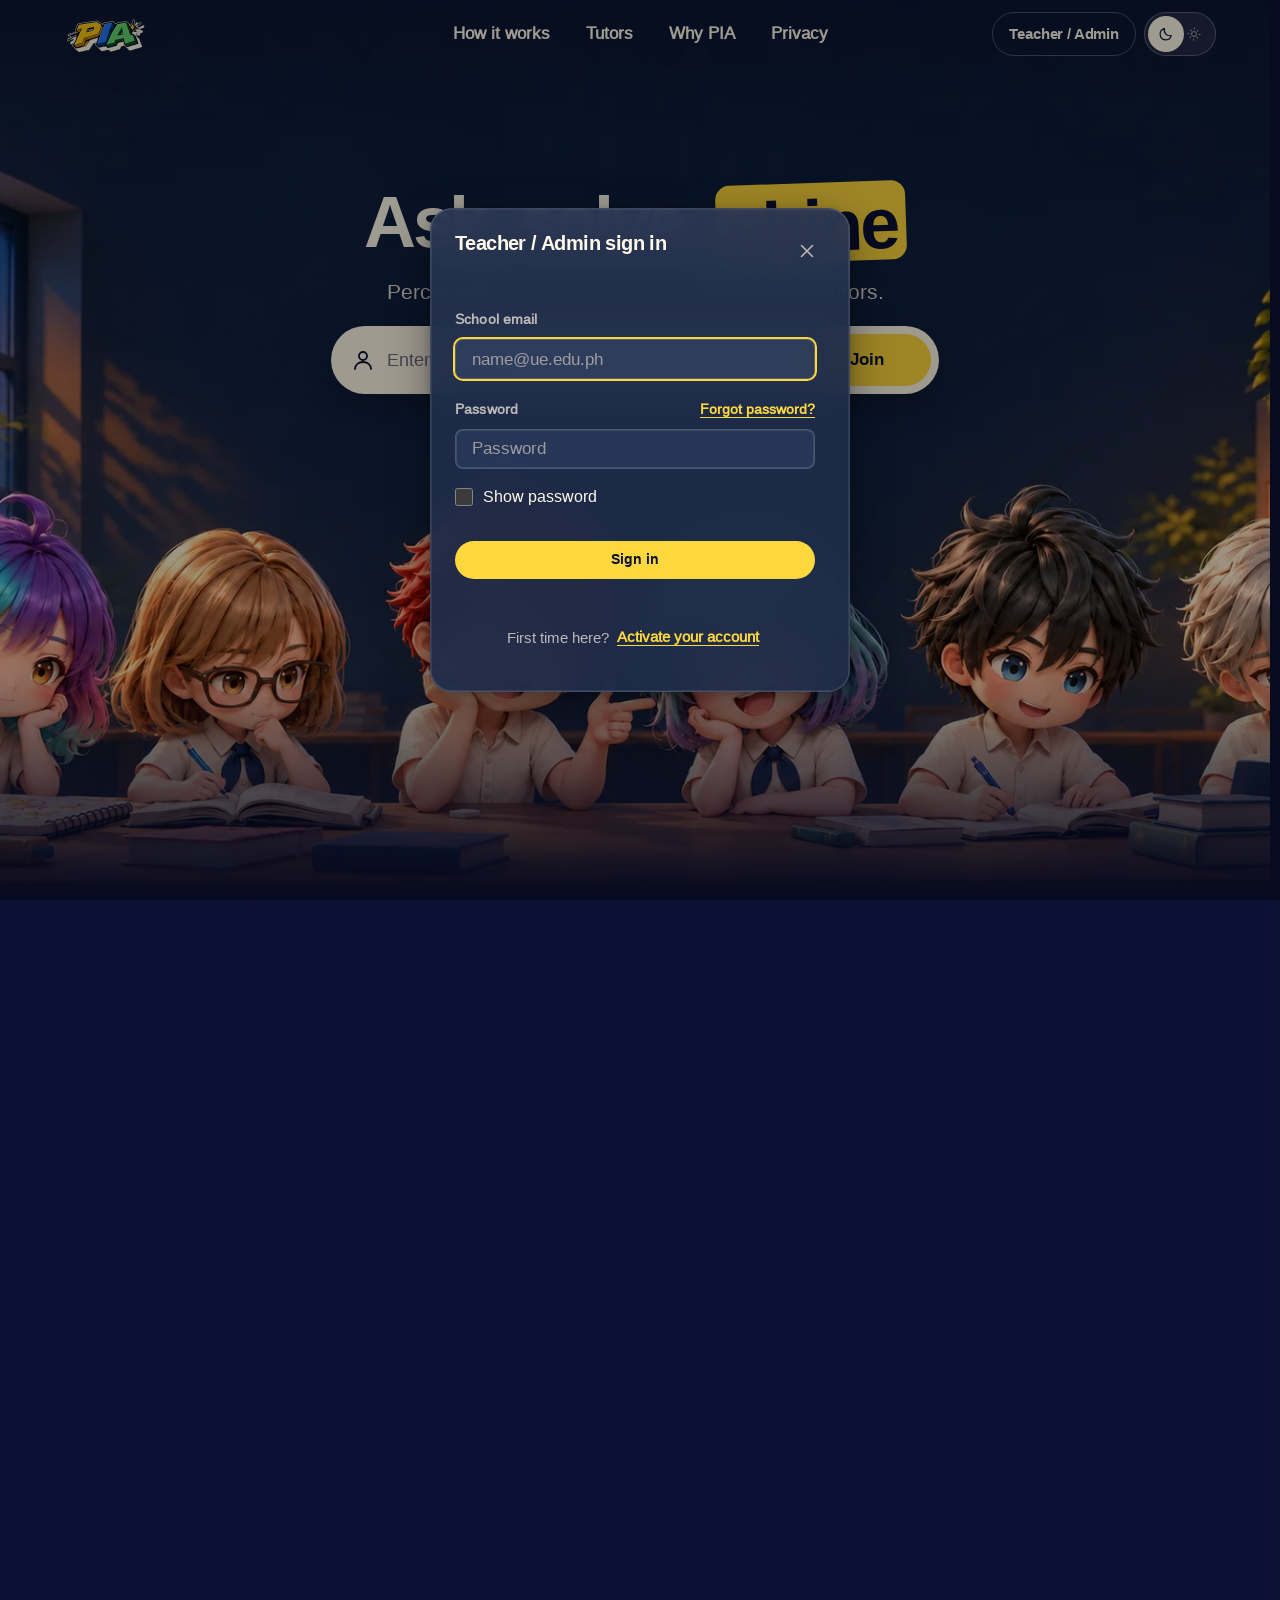
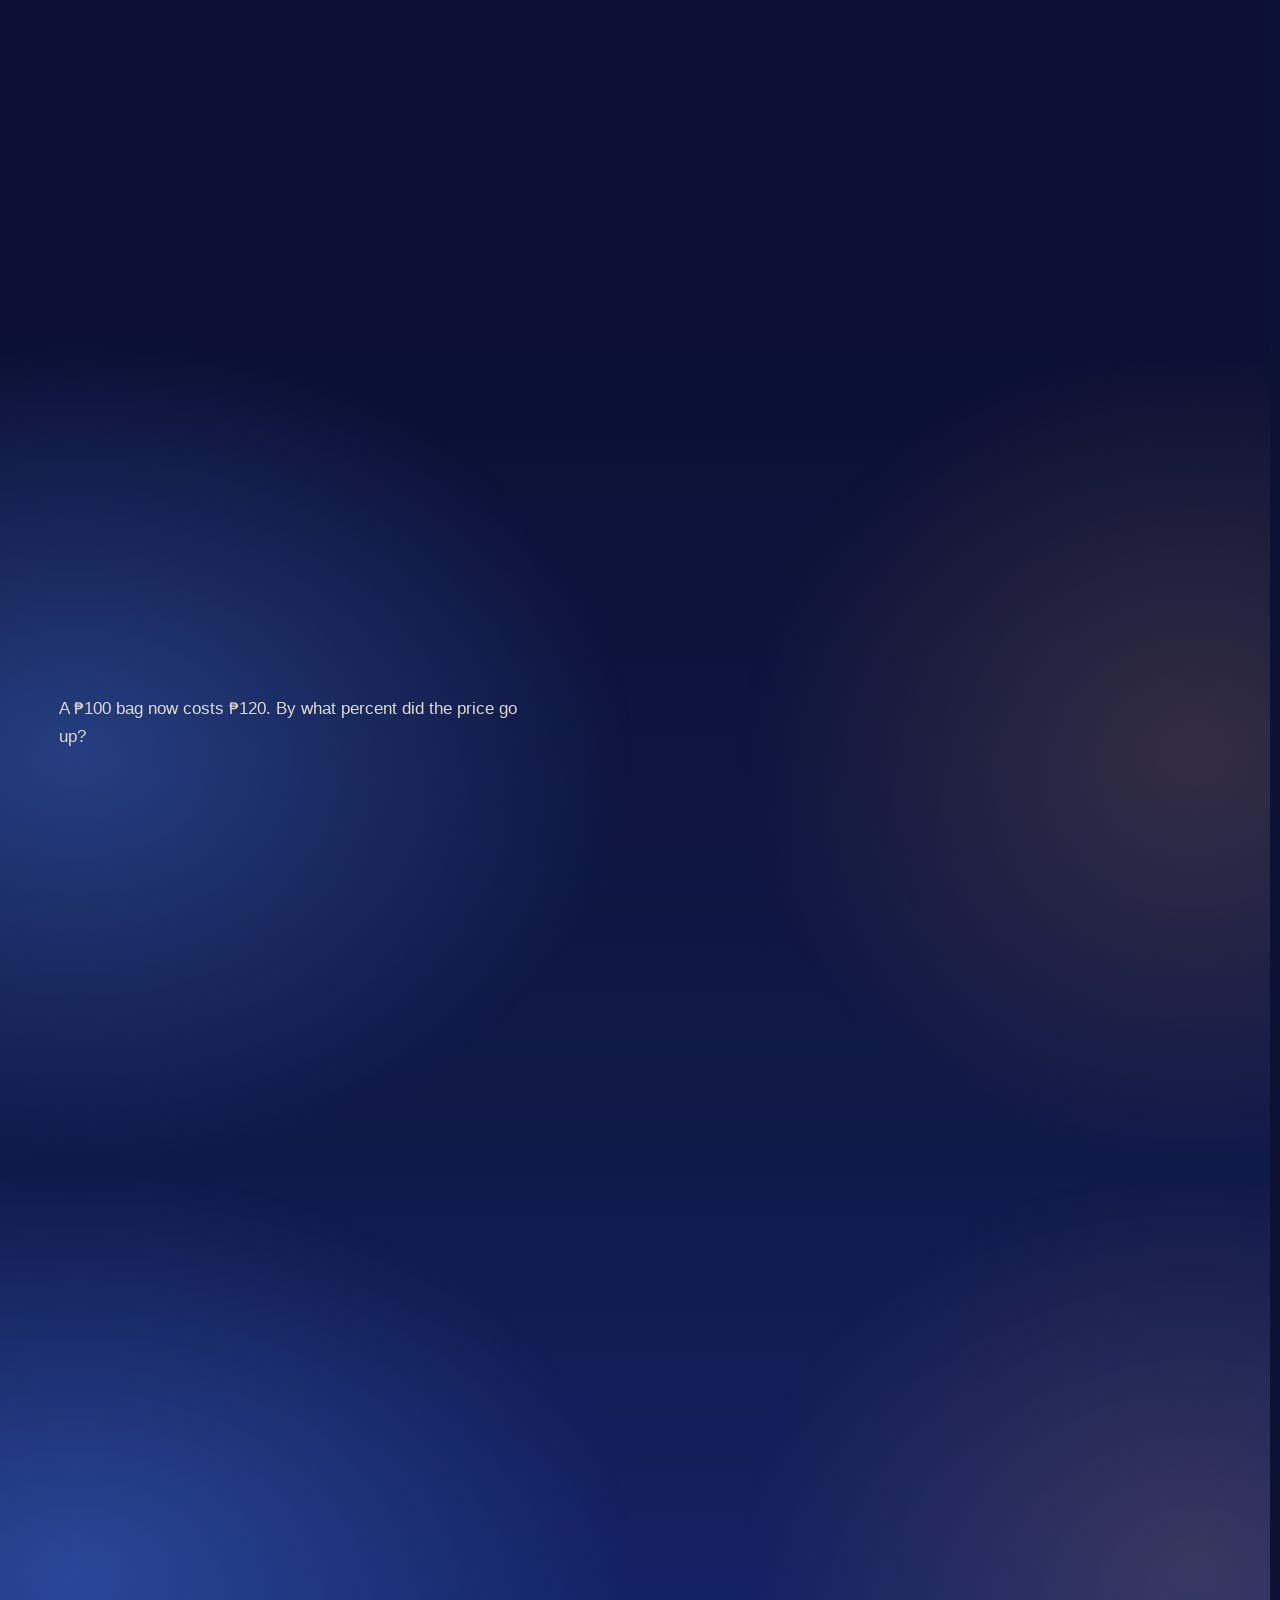
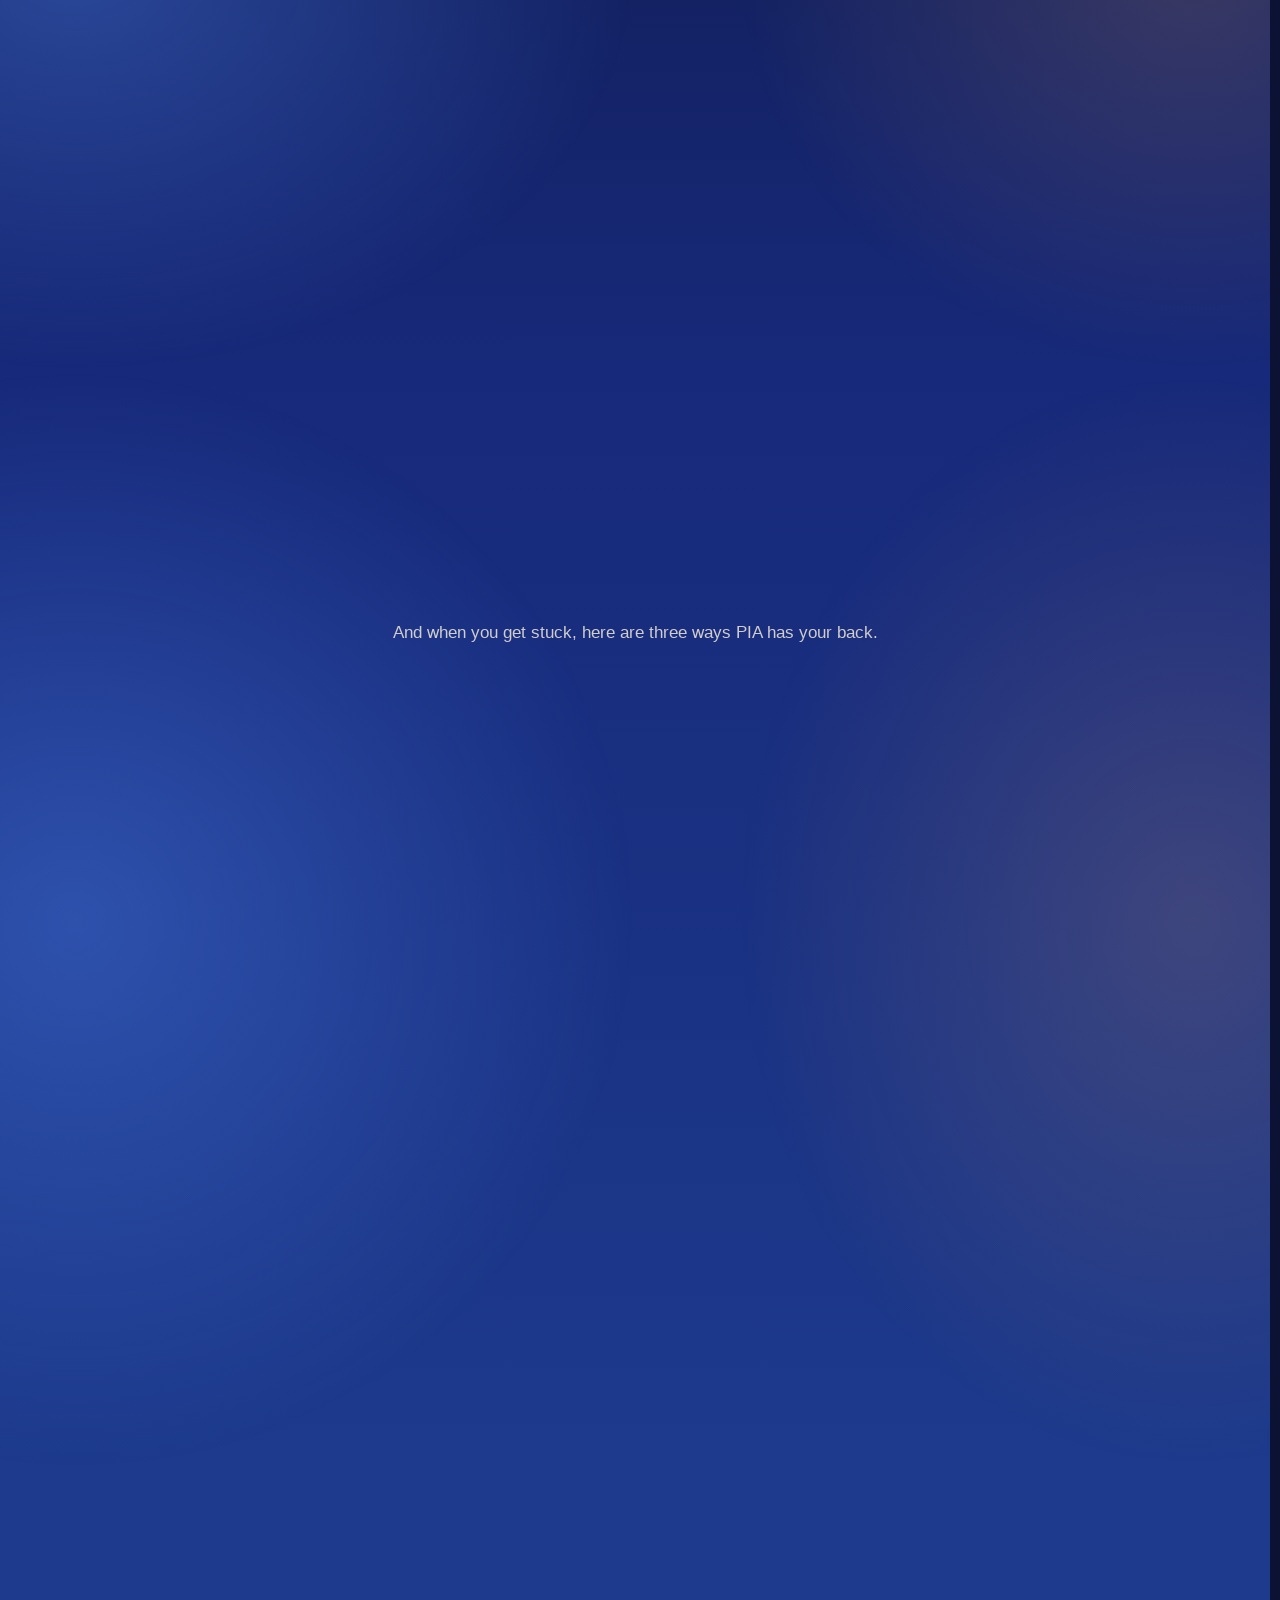
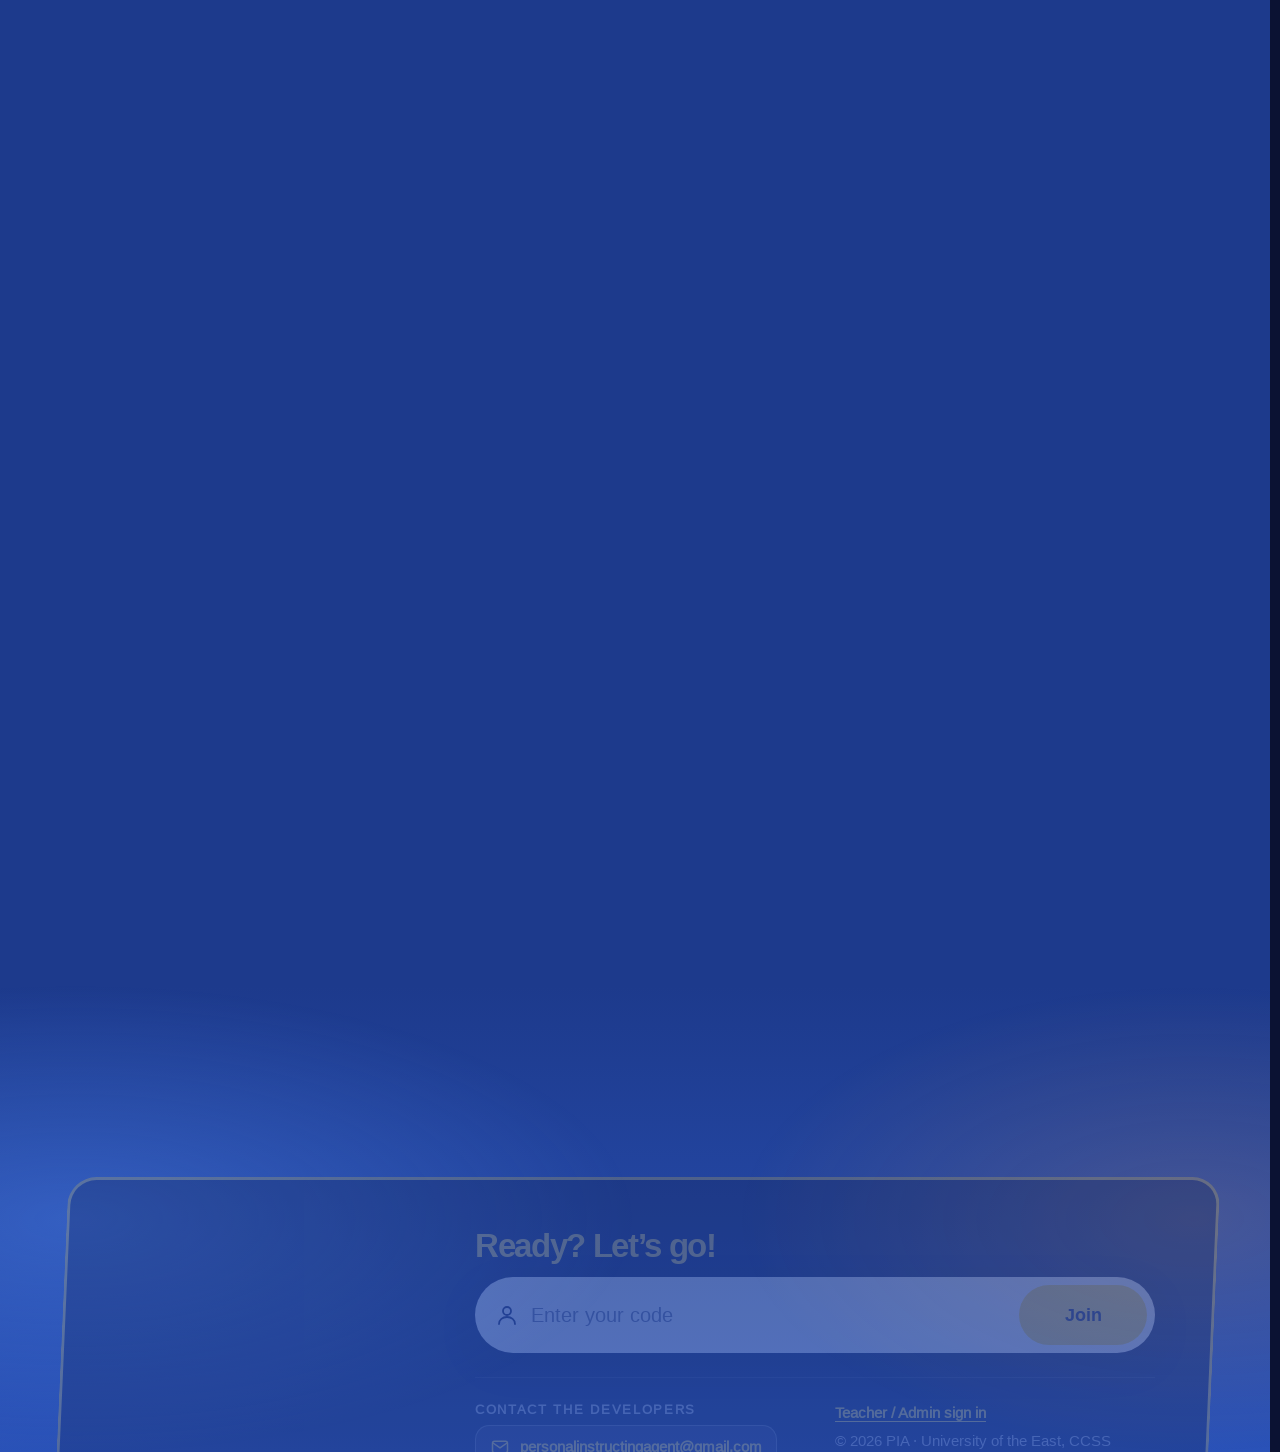
==== commit 07764a68: "Phone profile menu: keep the profile pill and the sun/moon switch look, count under the profile pict" ====
--- a/admin/html/admin-dashboard.html
+++ b/admin/html/admin-dashboard.html
@@ -116,7 +116,7 @@
                         <svg class="icon icon-sm" viewBox="0 0 24 24" fill="none" stroke="currentColor" stroke-width="2" stroke-linecap="round" stroke-linejoin="round" aria-hidden="true"><path d="M6 8a6 6 0 0 1 12 0c0 7 3 9 3 9H3s3-2 3-9"/><path d="M10.3 21a1.94 1.94 0 0 0 3.4 0"/></svg><span>Notifications</span><span class="user-notif-count is-hidden" id="user-notif-count"></span></button>
                     <div class="user-notif-list is-hidden" id="user-notif-list" hidden></div>
                     <button type="button" class="user-menu-item user-menu-theme" role="menuitemcheckbox" aria-checked="true" data-user-action="theme">
-                        <span id="user-theme-label">Dark mode</span><span class="user-theme-switch" aria-hidden="true"></span></button>
+                        <span id="user-theme-label">Dark mode</span><span class="user-theme-switch" aria-hidden="true"><svg class="icon icon-sun"><use href="#i-sun"></use></svg><svg class="icon icon-moon"><use href="#i-moon"></use></svg></span></button>
                     <button type="button" class="user-menu-item" role="menuitem" data-user-action="settings">
                         <svg class="icon icon-sm" aria-hidden="true"><use href="#i-gear"></use></svg>Settings</button>
                     <button type="button" class="user-menu-item is-signout" role="menuitem" id="user-signout" data-user-action="signout">
--- a/styles/admin/admin-pia.css
+++ b/styles/admin/admin-pia.css
@@ -3085,9 +3085,6 @@
         font-size: 0.8125rem;
         white-space: nowrap;
     }
-    .sidebar-user .user-chevron {
-        display: none !important;
-    }
     .bar-bell-btn {
         width: 40px;
         height: 40px;
@@ -3113,12 +3110,13 @@
     justify-content: space-between;
     gap: 16px;
 }
-/* the same sliding switch as the theme button: moon on the left in dark, sun on the right in light */
+/* the same sliding sun / moon switch as the theme button in the top bar */
 .user-theme-switch {
     position: relative;
-    flex: 0 0 44px;
-    width: 44px;
-    height: 26px;
+    flex: 0 0 4.5rem;
+    width: 4.5rem;
+    height: 2.75rem;
+    box-sizing: border-box;
     border-radius: 999px;
     background: color-mix(in srgb, var(--text) 10%, var(--bg));
     box-shadow: inset 0 0 0 1px color-mix(in srgb, var(--text) 26%, transparent);
@@ -3126,17 +3124,42 @@
 .user-theme-switch::before {
     content: '';
     position: absolute;
-    left: 3px;
-    top: 3px;
-    width: 20px;
-    height: 20px;
+    left: 4px;
+    top: 4px;
+    width: 36px;
+    height: 36px;
     border-radius: 50%;
     background: #fff9ea;
-    transition: translate 0.4s cubic-bezier(0.34, 1.56, 0.64, 1), background 0.3s linear;
+    transition: translate 0.55s cubic-bezier(0.34, 1.56, 0.64, 1), background 0.4s linear;
 }
 html[data-theme='light'] .user-theme-switch::before {
     background: #ffd83d;
-    translate: 18px 0;
+    translate: 28px 0;
+}
+.user-theme-switch svg {
+    position: absolute;
+    top: 50%;
+    width: 16px;
+    height: 16px;
+    margin-top: -8px;
+    color: color-mix(in srgb, var(--text) 55%, transparent);
+    transition: color 0.3s linear, transform 0.5s cubic-bezier(0.34, 1.56, 0.64, 1);
+}
+.user-theme-switch .icon-sun {
+    left: 42px;
+    transform: rotate(-40deg) scale(0.85);
+}
+.user-theme-switch .icon-moon {
+    left: 14px;
+    color: #0b1233;
+}
+html[data-theme='light'] .user-theme-switch .icon-sun {
+    color: #0b1233;
+    transform: none;
+}
+html[data-theme='light'] .user-theme-switch .icon-moon {
+    color: color-mix(in srgb, var(--text) 55%, transparent);
+    transform: rotate(40deg) scale(0.85);
 }
 @media (max-width: 40rem) {
     /* the bell button leaves the top bar; its list and its number move into the profile menu */
@@ -3160,10 +3183,13 @@
         line-height: 20px;
         text-align: center;
     }
+    /* the number sits under the profile picture */
     .user-avatar-badge {
         display: block;
-        top: -4px;
-        right: -4px;
+        top: auto;
+        right: auto;
+        bottom: -8px;
+        left: 30px;
         z-index: 2;
     }
     .user-notif-list {
@@ -3188,8 +3214,4 @@
     .user-menu {
         width: min(20rem, calc(100vw - 24px));
     }
-    /* with no bell in the bar, the tabs get their room back */
-    .topbar {
-        padding-right: 4.25rem;
-    }
-}
+}
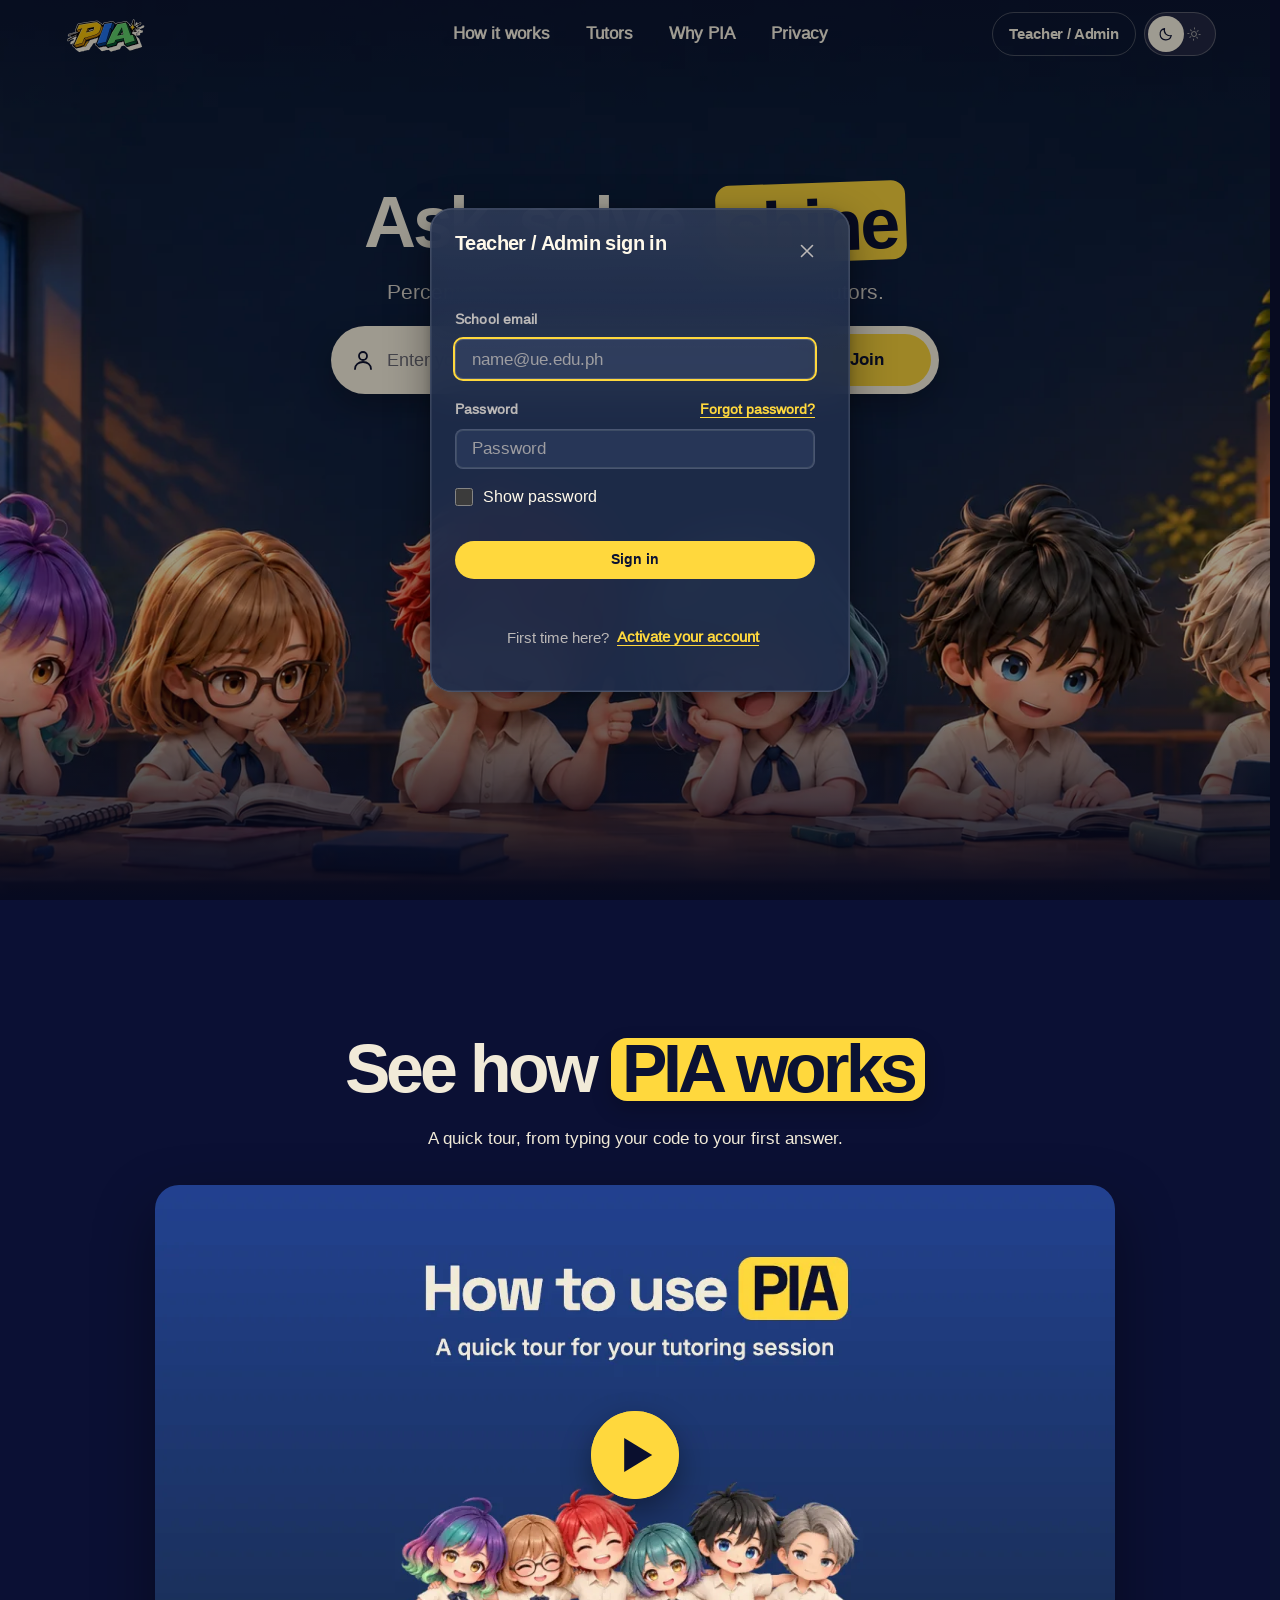
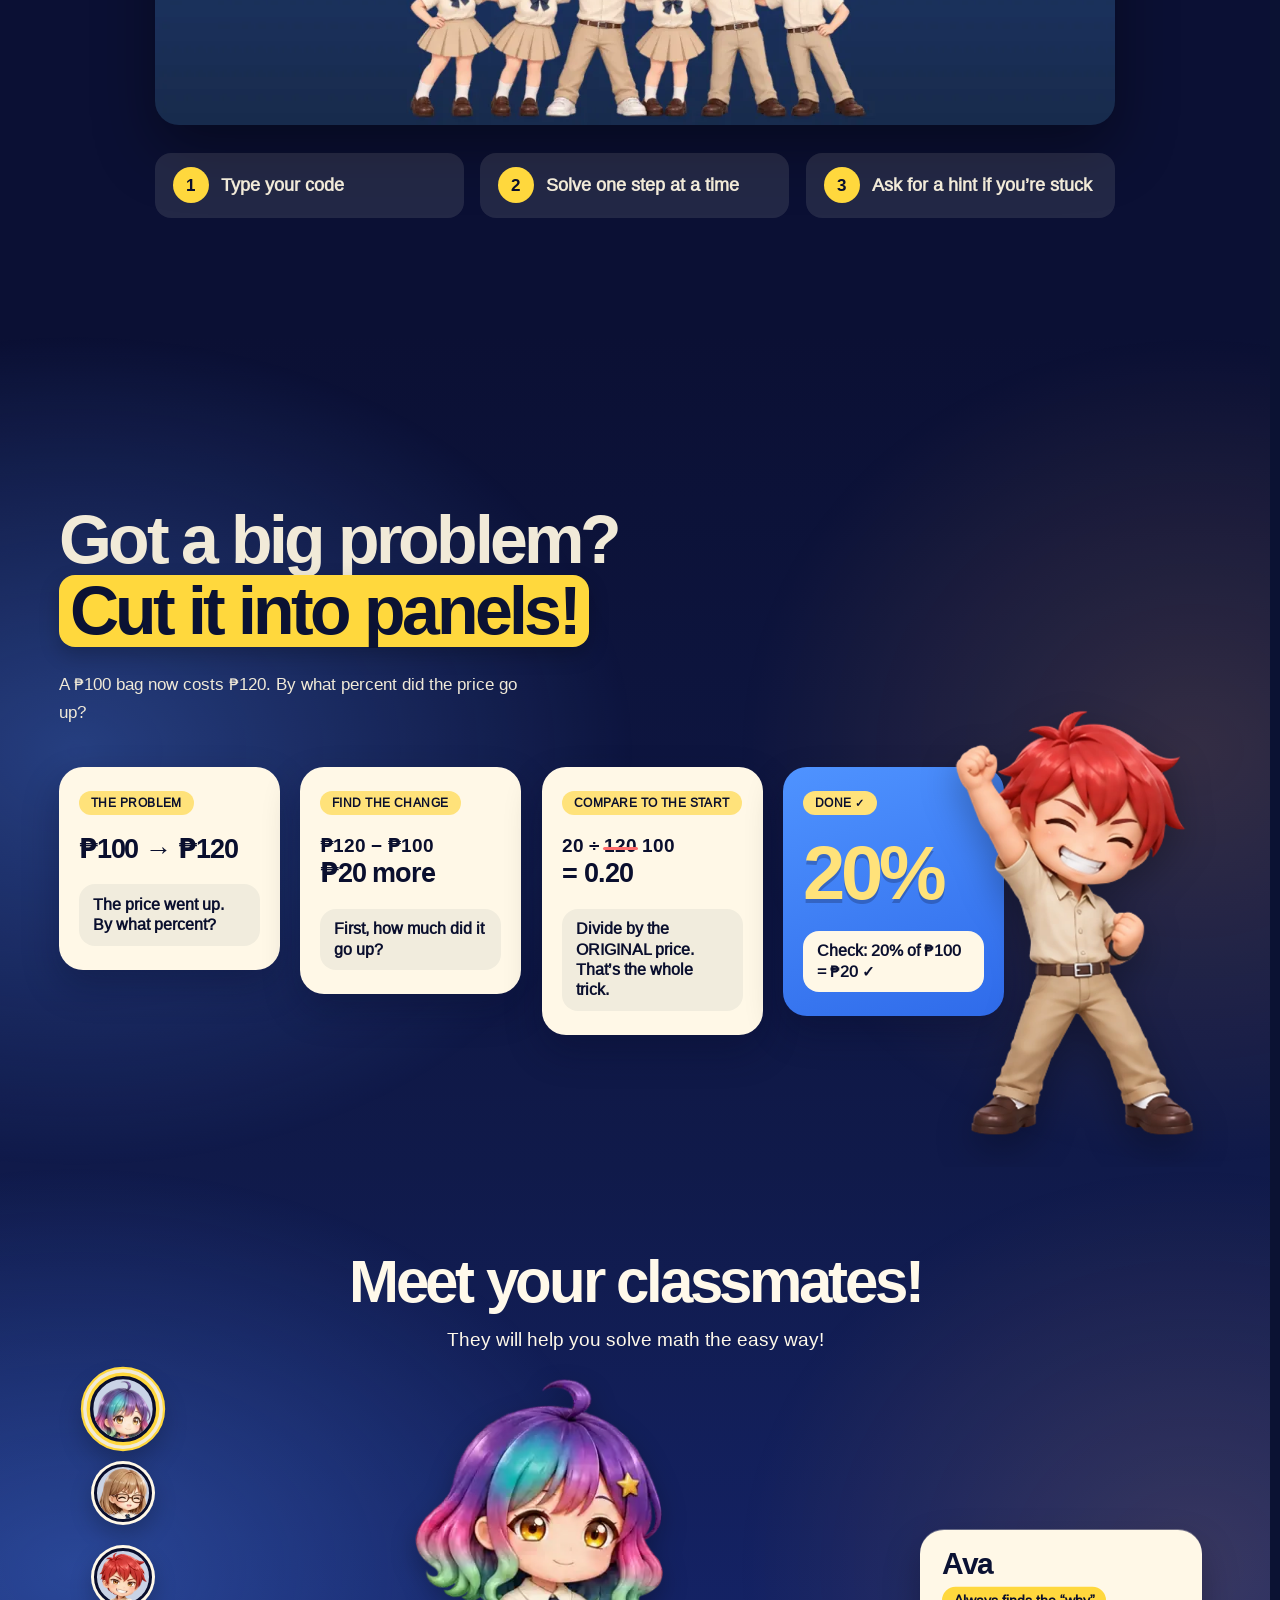
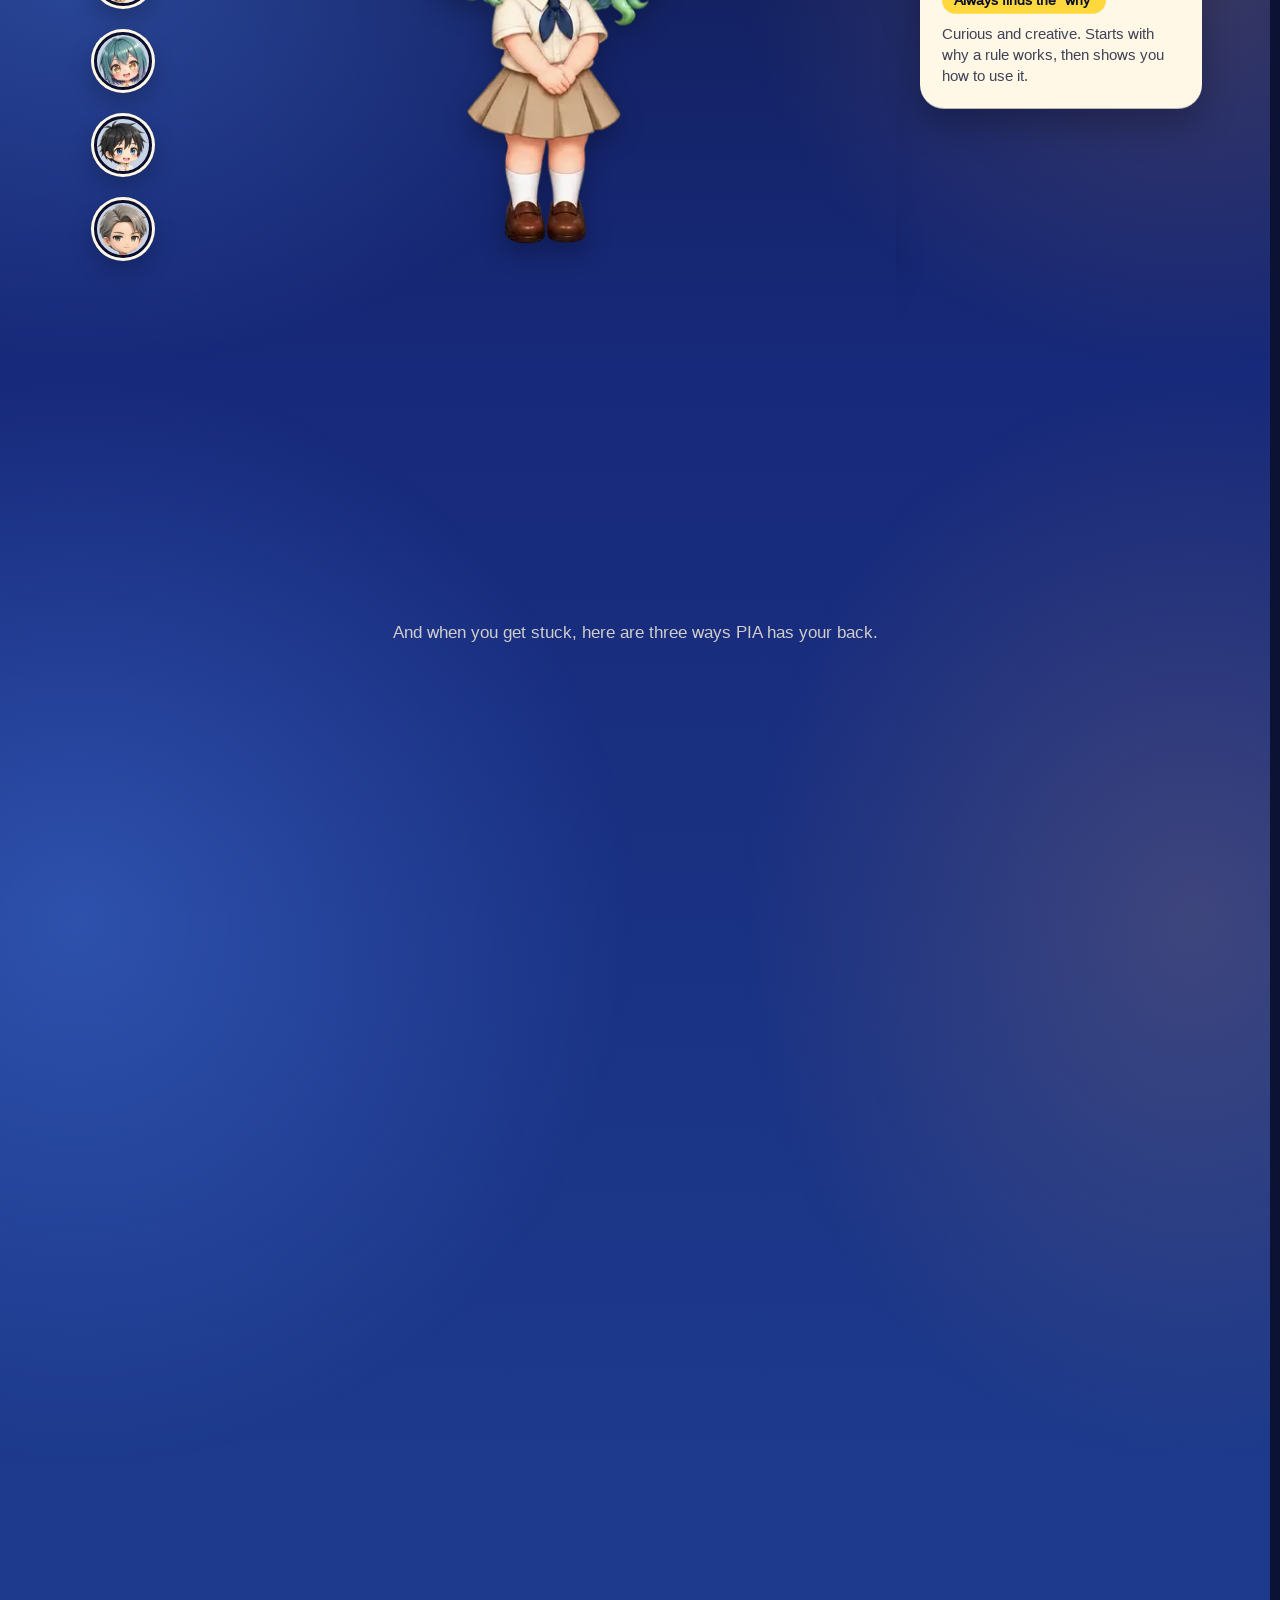
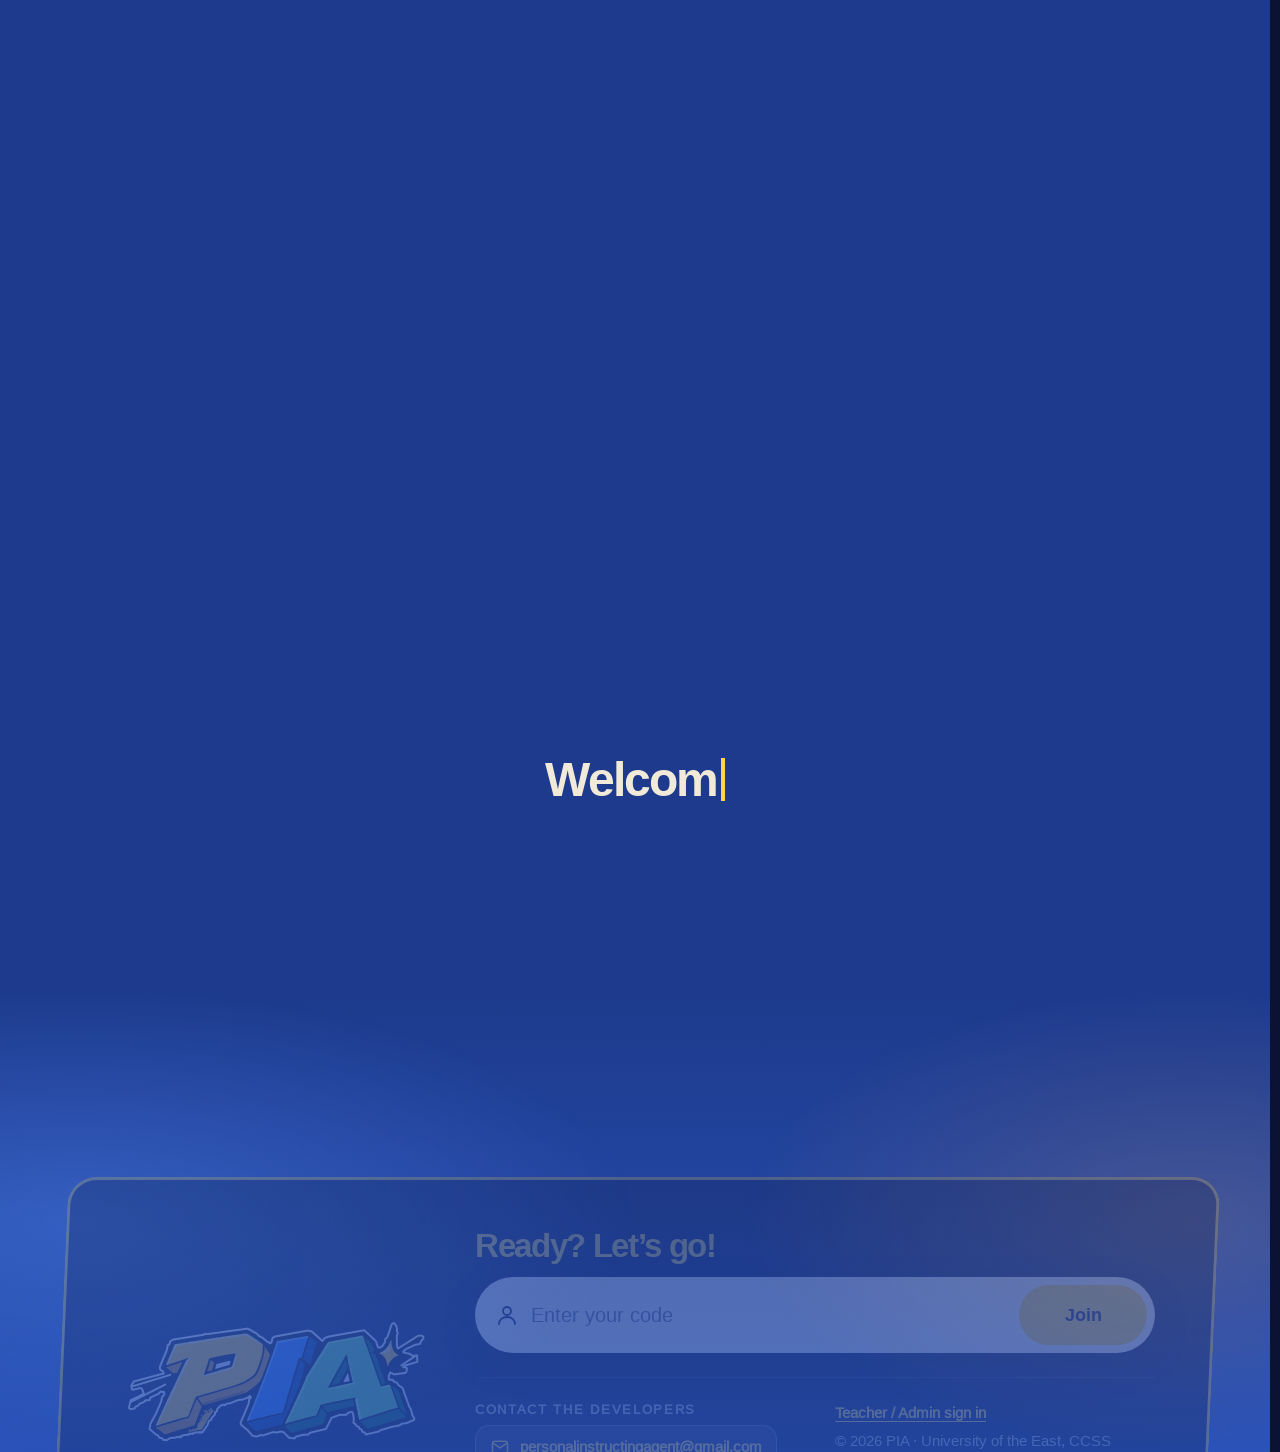
==== commit a3f6a36d: "Say what the level-down setting really counts: failed questions in a row Co-Authored-By: Claude Sonn" ====
--- a/admin/html/admin-dashboard.html
+++ b/admin/html/admin-dashboard.html
@@ -458,7 +458,7 @@
                                             <p class="field-msg" data-msg-for="qb-min-questions"></p>
                                         </div>
                                         <div class="field">
-                                            <label class="label" for="qb-max-errors">Wrong to level down</label>
+                                            <label class="label" for="qb-max-errors">Failed questions in a row to level down</label>
                                             <input class="input tnum" type="number" id="qb-max-errors" min="1" max="10"
                                                 step="1" inputmode="numeric" value="3" disabled>
                                             <p class="field-msg" data-msg-for="qb-max-errors"></p>
@@ -1260,7 +1260,6 @@
         </li>
     </template>
 
-    <!-- Global search dialog: the right-hand search bar and Cmd/Ctrl+K open it. -->
     <div class="overlay palette-overlay" id="palette" role="dialog" aria-modal="true" aria-label="Search">
         <div class="palette">
             <div class="palette-input-row">
--- a/styles/global.css
+++ b/styles/global.css
@@ -1,20 +1,17 @@
-/* PIA SYSTEM — GLOBAL v3 */
 :root {
     --palette-ink: #0b1233;
     --palette-paper: #fff9ea;
     --palette-violet: #3a8dff;
     --palette-volt: #ffd83d;
-    /* yellow used as TEXT: the bright volt on dark surfaces, a deep gold on light ones (4.5:1 on white) */
     --volt-text: var(--palette-volt);
     --palette-green: #2ed573;
     --status-coral: #ffb938;
     --status-coral-ink: #7a4b00;
     --status-coral-dark: #ffd27a;
-    --status-amber: #ffcb3d; /* warning / needs attention              */
+    --status-amber: #ffcb3d;
     --status-red: #dc2626;
     --status-red-ink: #b91c1c;
     --status-red-dark: #f87171;
-    /* Colors used by page styles */
     --black-a14: rgb(0 0 0 / 0.14);
     --black-a16: rgb(0 0 0 / 0.16);
     --black-a18: rgb(0 0 0 / 0.18);
@@ -188,8 +185,6 @@
     --text-faint: color-mix(in srgb, var(--palette-ink) 66%, var(--palette-paper));
     --text-on-solid: var(--palette-paper);
 
-    /* Lines. --line clears the 3:1 WCAG 1.4.11 asks of a control boundary on
-       a surface (3.03); --line-soft only divides what is already separate. */
     --line: color-mix(in srgb, var(--palette-ink) 45%, var(--palette-paper));
     --line-soft: color-mix(in srgb, var(--palette-ink) 13%, var(--palette-paper));
     --accent: color-mix(in srgb, var(--palette-violet) 62%, var(--palette-ink));
@@ -365,7 +360,6 @@
     --field-focus-edge: var(--pop);
     --field-focus-ring: 0 0 0 3px color-mix(in srgb, var(--palette-violet) 22%, transparent);
 
-    /* Square. Every global component on the landing page takes zero radius. */
     --r-card: 0;
     --r-pill: 0;
     --r-xs: 0;
@@ -381,8 +375,6 @@
     --shadow-md: var(--hard) var(--hard) 0 var(--pop);
     --shadow-lg: var(--hard-lg) var(--hard-lg) 0 var(--pop);
 
-    /* Legacy names, folded into the comic palette so no global component can
-       bring a fourth hue onto this page. */
     --ink: var(--fg);
     --warning: var(--palette-volt);
     --warning-soft: var(--accent-soft);
@@ -831,9 +823,6 @@
     border-radius: var(--r-card);
     background: var(--bg-field);
     color: var(--text);
-    /* WCAG 1.4.11: a field's boundary needs 3:1 against what surrounds it.
-       A tinted well alone does not reach that, so the edge is drawn — as an
-       inset ring, which adds no size. */
     box-shadow: inset 0 0 0 1px var(--line);
     font-size: var(--fs-body);
     transition:
@@ -964,7 +953,6 @@
     opacity: 1;
     color: #0a0f2e;
 }
-/* every checkbox in the system is yellow when ticked (the ones drawn by .check above, and the plain ones) */
 input[type='checkbox'] {
     accent-color: #ffd83d;
 }
@@ -1021,30 +1009,10 @@
     letter-spacing: -0.01em;
 }
 
-.card-sub {
-    margin-top: 2px;
-    font-size: var(--fs-sm);
-    color: var(--text-muted);
-}
-
-.card-body {
-    padding: var(--sp-5);
-}
-.card-foot {
-    display: flex;
-    align-items: center;
-    gap: var(--sp-3);
-    min-height: 60px;
-    padding: var(--sp-3) var(--sp-5);
-}
-
 .grid {
     display: grid;
     gap: var(--sp-4);
     align-items: stretch;
-}
-.grid-main {
-    grid-template-columns: minmax(0, 1fr) 360px;
 }
 .stack {
     display: flex;
@@ -1570,7 +1538,6 @@
     color: var(--danger-ink);
 }
 
-/* session revoked / account deleted: the standard window */
 .revoke-modal-overlay {
     position: fixed;
     inset: 0;
@@ -1675,7 +1642,6 @@
 .modal-hero-text,
 .modal-foot-note,
 .card-title,
-.card-sub,
 .page-title,
 .label,
 .field-msg,
@@ -1716,7 +1682,6 @@
     }
 }
 
-/* the one standard modal: follows the theme, outlined buttons, yellow primary, blurred scrim */
 .overlay:has(> .modal) {
     backdrop-filter: blur(4px);
 }
@@ -1747,7 +1712,6 @@
     box-shadow: none;
 }
 
-/* one focus ring for every field: a single 2px outline, no extra glow */
 .input:focus,
 .select:focus,
 .textarea:focus,
@@ -1767,7 +1731,6 @@
     --focus-yellow: #ffd83d;
 }
 
-/* one dropdown look everywhere: the same chevron, turning the same way, and the same menu entrance */
 .custom-select-chevron {
     transition: transform 0.2s ease;
 }
@@ -1810,12 +1773,10 @@
     }
 }
 
-/* no blue flash on the element when it is tapped on a phone */
 * {
     -webkit-tap-highlight-color: transparent;
 }
 
-/* help pages (teacher and admin): one open topic at a time */
 .help-layout {
     max-width: 820px;
     margin: 0 auto;
@@ -1982,7 +1943,6 @@
 }
 
 
-/* fields and buttons in every window (the student pages keep their own look): a slight corner on fields, pill buttons */
 :root body:not(.landing-look) .overlay .input,
 :root body:not(.landing-look) .overlay .select,
 :root body:not(.landing-look) .overlay .textarea,
@@ -1995,7 +1955,6 @@
     font-weight: 600;
 }
 
-/* one design language for every window: the admin surface, lines, corners and shadow (the student pages keep their own look) */
 :root[data-theme='dark'] body:not(.landing-look) .overlay,
 :root[data-theme='dark'] body:not(.landing-look) .revoke-modal-overlay {
     --bg-surface: color-mix(in srgb, var(--hex-ffffff) 5%, var(--hex-142849));
@@ -2039,7 +1998,6 @@
     --shadow-dialog: 0 8px 24px var(--black-a22);
 }
 
-/* theme button everywhere: a sliding sun / moon switch (the landing navbar's) */
 html[data-theme] button#theme-toggle.theme-switch {
     position: relative;
     display: block;
@@ -2124,7 +2082,6 @@
     }
 }
 
-/* every top bar in the system is the landing navbar's frosted glass with a soft outline */
 html[data-theme][data-theme][data-theme] .journey-bar,
 html[data-theme][data-theme][data-theme] .learn-bar,
 html[data-theme][data-theme][data-theme] .t-bar,
@@ -2136,7 +2093,6 @@
     box-shadow: none;
 }
 
-/* light mode: the website's background is almost pure white */
 :root[data-theme='light'][data-theme='light'][data-theme='light'][data-theme='light'] {
     --bg: #fcfcfb;
     --bg-main: #fcfcfb;
@@ -2148,10 +2104,6 @@
     --g4: #f1f4f8;
 }
 
-/* ===== GLASS =====
-   One look for everything that floats: menus, popups, windows, toasts (and, in the admin, the top bars and the
-   drawer: admin-glass.css). Cards, tables, buttons, inputs and toggles stay solid and flat.
-   Change the tokens here and every surface follows. */
 html[data-theme] {
     --lg-base: rgba(238, 244, 255, 0.88);
     --lg-filter: blur(10px) saturate(1) brightness(1.04);
@@ -2187,8 +2139,6 @@
     backdrop-filter: var(--lg-filter);
     box-shadow: var(--lg-shadow);
 }
-/* windows hold forms and often sit over a busy picture (the sign-in over the tutors): a more solid sheet and a
-   stronger blur than a menu, so the labels and the yellow links stay easy to read */
 html[data-theme] :is(.modal, .palette, .revoke-modal-box) {
     background: linear-gradient(180deg, rgba(255, 255, 255, 0.05), transparent 30%), var(--lg-base-window);
     -webkit-backdrop-filter: var(--lg-filter-window);
@@ -2211,7 +2161,6 @@
 html[data-theme] .custom-select-option.is-active {
     background: color-mix(in srgb, var(--text) 9%, transparent);
 }
-/* the chosen row of a dropdown: a soft gold wash, gold text, and a gold bar on the left */
 html[data-theme] :is(.custom-select-option, .section-opt).is-selected,
 html[data-theme] :is(.custom-select-option, .section-opt).is-selected:hover {
     background: var(--lg-pick-bg);
@@ -2219,7 +2168,6 @@
     box-shadow: inset 3px 0 0 #ffd83d;
     font-weight: 600;
 }
-/* behind a window: a light neutral dim, and no blur of its own (the window's glass does the blurring) */
 html[data-theme] :is(.overlay, .revoke-modal-overlay, .palette-overlay) {
     background: var(--lg-dim);
 }
@@ -2227,12 +2175,10 @@
     -webkit-backdrop-filter: none;
     backdrop-filter: none;
 }
-/* fields inside a window are frosted too (a flat pure-white box looks pasted on) */
 html[data-theme] :is(.overlay, .revoke-modal-box) :is(.input, .select, textarea, .custom-select-trigger) {
     background: var(--lg-field);
     border: 1px solid var(--lg-field-line);
 }
-/* boxes inside a window (notes like "No result yet", the action list) are frosted like the fields, not solid navy */
 html[data-theme] :is(.modal, .drawer) :is(.notice, .action-list, .game-report-stat, .game-history-row) {
     background: var(--lg-field);
     border: 1px solid var(--lg-field-line);
--- a/styles/admin/admin.css
+++ b/styles/admin/admin.css
@@ -1,5 +1,3 @@
-/* PIA SYSTEM — ADMIN CONSOLE v2 */
-
 
 .table thead th {
     position: sticky;
@@ -217,8 +215,6 @@
     display: none;
 }
 
-/* ---- 16.2 Global error banner ----
-   Fixed overlay, so showing it never pushes the topbar or content down. */
 .error-banner {
     position: fixed;
     top: 0;
@@ -407,18 +403,6 @@
 
 .kv-sub {
     margin-top: 2px;
-}
-.notice-pre {
-    max-height: 260px;
-    overflow-y: auto;
-    padding: var(--sp-3) var(--sp-4);
-    border-radius: var(--r-md);
-    background: var(--bg-field);
-    font-size: var(--fs-sm);
-    line-height: 1.6;
-    color: var(--text-muted);
-    white-space: pre-wrap;
-    text-align: left;
 }
 .btn.is-busy {
     pointer-events: none;
@@ -598,23 +582,6 @@
         border: 0;
     }
 }
-.qb-config {
-    display: flex;
-    flex-direction: column;
-    align-self: start;
-}
-.qb-config .card-body {
-    flex: 1 1 auto;
-}
-.qb-config .card-foot {
-    padding: var(--sp-4) var(--sp-5);
-}
-.qb-dirty {
-    visibility: hidden;
-}
-.qb-dirty.is-on {
-    visibility: visible;
-}
 
 .qb-range-top {
     display: flex;
@@ -639,12 +606,6 @@
 }
 #qb-step-error {
     min-height: 36px;
-}
-
-.qb-scope {
-    margin-left: var(--sp-2);
-    font-weight: 700;
-    color: var(--text-muted);
 }
 .qb-range {
     --qb-fill: 60%;
@@ -855,7 +816,6 @@
     }
 }
 
-/* ---- 19.1 Global bar ---- */
 .loadbar {
     position: fixed;
     top: var(--topbar-h);
@@ -970,9 +930,6 @@
 .trait-top > .trait-name {
     min-width: 0;
 }
-.notice-pre {
-    overflow-wrap: anywhere;
-}
 .cell-user-text {
     max-width: min(20rem, 56vw);
 }
@@ -1016,8 +973,6 @@
 }
 
 @media (prefers-reduced-motion: reduce) {
-    /* The global reduced-motion rule runs each animation once, which for
-       these leaves the bar parked off-screen. Show a still bar instead. */
     .loadbar::before {
         animation: none;
         transform: none;
@@ -1119,7 +1074,6 @@
         margin-bottom: var(--sp-5);
     }
 }
-/* PIA SYSTEM — ADMIN CONSOLE (compact SaaS surface) */
 :root[data-surface='admin'] {
     --font-body: 'Inter', 'Inter Fallback', -apple-system, BlinkMacSystemFont, 'Segoe UI',
         sans-serif;
@@ -1180,7 +1134,7 @@
         in srgb,
         var(--palette-ink) 56%,
         var(--palette-paper)
-    ); /* control boundary >= 3:1 (WCAG 1.4.11) */
+    );
     --stripe: transparent;
 
     --accent: var(--palette-violet);
@@ -2548,14 +2502,6 @@
     display: grid;
     gap: 12px;
     align-items: stretch;
-}
-.grid-main {
-    grid-template-columns: minmax(0, 1fr) 320px;
-}
-@media (max-width: 80rem) {
-    .grid-main {
-        grid-template-columns: minmax(0, 1fr);
-    }
 }
 @media (max-width: 48rem) {
     .form-grid-2,
--- a/styles/admin/admin-topnav.css
+++ b/styles/admin/admin-topnav.css
@@ -1,4 +1,3 @@
-/* PIA ADMIN CONSOLE -- NAVIGATION ACROSS THE TOP, on every screen size (two tabs: Sections and Math Task; no hamburger) */
 .app {
     grid-template-columns: minmax(0, 1fr);
     grid-template-rows: var(--topbar-h) auto minmax(0, 1fr);
--- a/styles/admin/admin-pia.css
+++ b/styles/admin/admin-pia.css
@@ -1,4 +1,3 @@
-/* PIA ADMIN CONSOLE -- THE HOMEPAGE LOOK */
 :root[data-surface='admin'] {
     --bar-gutter: clamp(1.25rem, 5vw, 3rem);
     --bar-edge: max(var(--bar-gutter), calc((100vw - 78rem) / 2 + var(--bar-gutter)));
@@ -43,7 +42,6 @@
     --bg-field: var(--hex-ffffff);
     --accent-text: var(--hex-0e3a9a);
 }
-/* the same background as the landing page: the navy (or the light violet) with two soft glows */
 html[data-surface='admin'] body {
     background-color: #0b0f2b;
     background-image: var(--grain),
@@ -63,7 +61,6 @@
 html[data-surface='admin'] .app {
     background: transparent;
 }
-/* the navbar is the landing page's: solid ink in dark, solid paper in light, with a hairline */
 html[data-surface='admin'][data-theme='dark'] .topbar {
     background: var(--palette-ink);
     border-bottom: 1px solid var(--palette-paper);
@@ -150,7 +147,6 @@
         padding: 0 8px;
     }
 }
-/* the pill tabs on every screen size */
 html[data-surface='admin'] .sidebar-nav {
     background: transparent;
     border-bottom: 0;
@@ -175,7 +171,6 @@
     box-shadow: none;
 }
 @media (max-width: 56.25rem) {
-    /* the tabs share the top row with the logo and the account buttons */
     html[data-surface='admin'] .app {
         grid-template-rows: var(--topbar-h) minmax(0, 1fr);
         grid-template-areas: 'top' 'main';
@@ -552,42 +547,6 @@
         min-width: 12rem;
     }
 }
-.stat-card {
-    border: 1px solid var(--line);
-    border-radius: var(--r-card);
-    background: var(--bg-surface);
-    padding: 16px 18px;
-}
-.stat-label {
-    font-size: var(--fs-xs);
-    color: var(--text-muted);
-}
-.stat-value {
-    margin: 6px 0 4px;
-    font: 700 1.75rem var(--font-display);
-    letter-spacing: -0.02em;
-}
-.stat-value small {
-    font-size: 0.9rem;
-    font-weight: 500;
-    color: var(--text-muted);
-}
-.stat-note {
-    font-size: var(--fs-xs);
-    color: var(--text-muted);
-}
-.stat-bar {
-    height: 4px;
-    margin-top: 12px;
-    border-radius: 4px;
-    background: var(--line);
-    overflow: hidden;
-}
-.stat-bar i {
-    display: block;
-    height: 100%;
-    background: var(--accent);
-}
 #view-students .prof-card-host {
     margin: 0 0 16px;
 }
@@ -624,13 +583,6 @@
     margin: 0;
     font: 700 1.05rem var(--font-display);
     letter-spacing: -0.01em;
-}
-.count-chip {
-    padding: 2px 8px;
-    border-radius: 6px;
-    background: var(--bg-chip, var(--line-soft));
-    color: var(--text-muted);
-    font-size: var(--fs-xs);
 }
 
 .class-strip {
@@ -722,7 +674,6 @@
     height: auto;
 }
 
-/* Filter row and table head: black, with the head a shade apart */
 html[data-surface='admin'] #view-students .panel-bar > .bar-group {
     background: var(--bg-surface);
 }
@@ -730,7 +681,6 @@
     background: color-mix(in srgb, var(--text) 5%, var(--bg-surface));
 }
 
-/* Class status lives on the directory title row */
 .table-title .class-live,
 .stage-let .class-live {
     margin-left: auto;
@@ -752,18 +702,15 @@
         padding: 0;
     }
 }
-/* breathing room between the tabs and the line under them */
 #view-students .panel-bar > .tabs {
     padding-bottom: 12px;
 }
 
-/* Show details sits in the same row as the page buttons */
 #view-students .page-actions .show-details {
     margin-left: 0;
     height: var(--h-control, 40px);
 }
 
-/* The "5 students · OCEAN completed…" line is gone from view; the directory title already counts students */
 #view-students .scope-line {
     position: absolute;
     width: 1px;
@@ -776,7 +723,6 @@
     display: none;
 }
 
-/* Show details is a round eye button */
 .show-details {
     position: relative;
     justify-content: center;
@@ -794,7 +740,6 @@
     outline-offset: 2px;
 }
 
-/* the section dropdown uses the custom-select look: left line on the chosen one */
 .section-menu {
     position: absolute;
     top: 100%;
@@ -842,7 +787,6 @@
     box-shadow: inset 2px 0 0 var(--accent);
 }
 
-/* custom dropdowns inside forms and tables match the inputs next to them */
 .field .custom-select,
 td .custom-select {
     width: 100%;
@@ -858,7 +802,6 @@
     box-sizing: border-box;
 }
 
-/* participant drawer: the name and number sit centred beside the avatar; hidden mode shows one line of hash */
 #drawer-student .drawer-identity {
     align-items: center;
 }
@@ -887,7 +830,6 @@
     letter-spacing: 2px;
 }
 
-/* the professor strip is the same black as the table panel; the online dot touches the avatar edge */
 html[data-surface='admin'][data-theme='dark'] .class-strip {
     --bg-surface: color-mix(in srgb, black 45%, var(--hex-0a0f2e));
     background: var(--bg-surface);
@@ -906,7 +848,6 @@
     background: color-mix(in srgb, var(--hex-ffffff) 7%, var(--bg-surface));
 }
 
-/* add / edit question: a tighter form, the points hint in a tooltip, calmer step cards */
 #modal-qb-edit .form-section + .form-section {
     margin-top: 28px;
 }
@@ -939,7 +880,6 @@
     padding-top: 4px;
 }
 
-/* math task rows open the editor on click; one dots button holds Edit and Delete */
 .qb-row.is-clickable {
     cursor: pointer;
 }
@@ -955,7 +895,6 @@
     margin-left: auto;
 }
 
-/* math task rows are as tall as the students table rows, one line of question each */
 .qb-table {
     --qb-row-h: 48px;
 }
@@ -976,13 +915,11 @@
     }
 }
 
-/* borders stay on the cells (and under the sticky head) in every row */
 html[data-surface='admin'] .table {
     border-collapse: separate;
     border-spacing: 0;
 }
 
-/* the theme button is the landing's: a round ring */
 html[data-surface='admin'] .theme-toggle {
     display: grid;
     place-items: center;
@@ -1000,7 +937,6 @@
     }
 }
 
-/* add students: one bordered table, a header row and a line between rows */
 .as-table {
     border: 1px solid var(--line);
     border-radius: 0.9rem;
@@ -1057,7 +993,6 @@
     }
 }
 
-/* add students: the table already frames the cells, so the fields inside are flat */
 html[data-surface='admin'] .as-row .input,
 html[data-surface='admin'] .as-row .custom-select-trigger {
     background: transparent;
@@ -1080,7 +1015,6 @@
     border-color: var(--hex-e5484d);
 }
 
-/* add students and input scores: the same framed table as the section directory */
 html[data-surface='admin'] #modal-scores .table-wrap {
     margin: 0 var(--sp-6, 24px) var(--sp-4, 16px);
     border: 1px solid var(--line) !important;
@@ -1115,7 +1049,6 @@
     border-radius: 0.5rem;
 }
 
-/* add students: the add bar sits above the table, row messages show in the footer, header stays put */
 .as-addbar {
     margin: 0 0 12px;
 }
@@ -1155,7 +1088,6 @@
     display: none;
 }
 
-/* Add question: one dialog, two modes (write one / auto-generate) */
 #modal-qb-edit [hidden] {
     display: none !important;
 }
@@ -1169,7 +1101,6 @@
     margin-right: 4px;
 }
 
-/* Add question wizard: progress and review */
 #modal-qb-edit .qb-wiz {
     display: flex;
     flex-wrap: wrap;
@@ -1230,7 +1161,6 @@
     overflow-wrap: anywhere;
 }
 
-/* auto-generate: a narrow How many with Generate beside it, the number range underneath */
 #modal-qb-edit .qb-gen-controls .field {
     flex: 0 0 7rem;
     order: 0;
@@ -1242,7 +1172,6 @@
     order: 2;
 }
 
-/* math task bank: the question count sits top right, on the same row as the topic */
 #qb-sub.qb-count {
     margin: 0;
     font-size: var(--fs-sm);
@@ -1256,7 +1185,6 @@
     }
 }
 
-/* math task bank: the topic dropdown lives in the page title, like the section on the Sections page */
 #view-mathtask .page-title #qb-topic-host {
     position: relative;
     display: inline-flex;
@@ -1286,12 +1214,10 @@
     box-shadow: inset 2px 0 0 var(--accent);
 }
 
-/* more air between the nav and the page title on Sections and Math task */
 #view-students .page-head,
 #view-mathtask .page-head {
     margin-top: 28px;
 }
-/* math task: the row of buttons in the questions card header */
 #view-mathtask .card-head {
     flex-wrap: wrap;
 }
@@ -1299,7 +1225,6 @@
     flex: 0 0 auto;
 }
 
-/* editing a question: the progress steps can be clicked to jump around */
 #modal-qb-edit .qb-wiz li[data-wiz-go] {
     cursor: pointer;
 }
@@ -1307,7 +1232,6 @@
     color: var(--text);
 }
 
-/* the three class buttons sit at the right of the search row */
 #view-students .panel-bar > .bar-group .bar-actions {
     display: flex;
     align-items: center;
@@ -1340,7 +1264,6 @@
     }
 }
 
-/* one row: Students, the count, the stage tabs and the class status */
 #view-students .table-title {
     flex-wrap: wrap;
     padding-bottom: 14px;
@@ -1354,7 +1277,6 @@
     padding: 0;
 }
 
-/* the eye beside the section title */
 #view-students .page-title-row {
     display: flex;
     align-items: center;
@@ -1362,7 +1284,6 @@
     min-width: 0;
 }
 
-/* search and group filter take the table's own colour, with one plain outline on focus */
 html[data-surface='admin'] #view-students .panel-bar .head-search .input,
 html[data-surface='admin'] #view-students .panel-bar .bar-group .custom-select-trigger {
     background: var(--bg-surface);
@@ -1379,7 +1300,6 @@
     outline-offset: 0;
 }
 
-/* the same single ring in the admin, where the field rules are more specific */
 html[data-surface='admin'] .input:focus,
 html[data-surface='admin'] .select:focus,
 html[data-surface='admin'] .textarea:focus,
@@ -1391,19 +1311,15 @@
     outline-offset: 0;
     border-color: transparent;
 }
-/* an empty chip next to the Students title would show as a stray bar */
-#view-students .table-title > :empty,
-#view-students .table-title .count-chip {
+#view-students .table-title > :empty {
     display: none;
 }
 
-/* the side panels use the same black as the tables */
 html[data-surface='admin'][data-theme='dark'] .drawer {
     --bg-surface: color-mix(in srgb, black 45%, var(--hex-0a0f2e));
     background: var(--bg-surface);
 }
 
-/* side panels: square edges and quiet, neutral lines */
 html[data-surface='admin'] .drawer {
     border-radius: 0;
     border: 0;
@@ -1418,7 +1334,6 @@
     background: color-mix(in srgb, var(--hex-ffffff) 12%, transparent);
 }
 
-/* participant profile: the OCEAN heading with the submitted date beside it */
 .eyebrow-row {
     display: flex;
     align-items: baseline;
@@ -1435,7 +1350,6 @@
     text-align: right;
 }
 
-/* confirm and notice dialogs: the question is the title, one line explains it; empty parts take no room */
 #modal-confirm .modal-hero-title:empty,
 #modal-notice .modal-hero-title:empty,
 #modal-confirm .modal-sub:empty,
@@ -1443,7 +1357,6 @@
     display: none;
 }
 
-/* the save-as-draft prompts: a title, a line of text with room around it, then the buttons */
 #modal-qb-draft .modal-body,
 #modal-as-draft .modal-body {
     padding-top: 4px;
@@ -1465,12 +1378,10 @@
 }
 
 
-/* the table starts straight with the stage tabs, so the first tab needs no extra left gap */
 #view-students .table-title .tabs {
     margin-left: 0;
 }
 
-/* edit participant: two compact rows, the name on one and the number with the section on the other */
 #modal-edit-student .form-grid-3 {
     grid-template-columns: repeat(3, minmax(0, 1fr));
 }
@@ -1481,7 +1392,6 @@
     margin-top: 16px;
 }
 
-/* game report in the participant panel: dark cards with no outline */
 html[data-surface='admin'] .game-report-stat {
     border: 0;
     background: color-mix(in srgb, var(--hex-ffffff) 5%, var(--bg-surface));
@@ -1490,7 +1400,6 @@
     border-color: var(--line-soft);
 }
 
-/* narrow screens: the students table scrolls sideways instead of breaking words, and the delete dialog sits closer to its title */
 #view-students .table-wrap {
     overflow-x: auto;
 }
@@ -1506,7 +1415,6 @@
     padding-top: 4px;
 }
 
-/* the students table fills its width: every column gets a share, nothing is left empty on the right */
 #view-students .table {
     table-layout: fixed;
     width: 100%;
@@ -1516,7 +1424,6 @@
     overflow: hidden;
     text-overflow: ellipsis;
 }
-/* a section is picked: Student, Participation, Number, Condition, Stage, Character */
 html.pia-section-picked #roster-thead th:nth-child(1) { width: 21%; }
 html.pia-section-picked #roster-thead th:nth-child(2) { width: 13%; }
 html.pia-section-picked #roster-thead th:nth-child(3) { width: 12%; }
@@ -1524,7 +1431,6 @@
 html.pia-section-picked #roster-thead th:nth-child(6) { width: 13%; }
 html.pia-section-picked #roster-thead th:nth-child(7) { width: 16%; }
 html.pia-section-picked #roster-thead th:nth-child(8) { width: 12%; }
-/* all sections: the Section column is back */
 html:not(.pia-section-picked) #roster-thead th:nth-child(1) { width: 24%; }
 html:not(.pia-section-picked) #roster-thead th:nth-child(2) { width: 14%; }
 html:not(.pia-section-picked) #roster-thead th:nth-child(3) { width: 11%; }
@@ -1537,7 +1443,6 @@
     min-width: 0;
 }
 
-/* Let students in: the stage switches in one row above the filter tabs */
 .stage-let {
     display: flex;
     flex-wrap: wrap;
@@ -1614,7 +1519,6 @@
     background: color-mix(in srgb, black 45%, var(--hex-0a0f2e));
 }
 
-/* stages and the eye are one strip, divided by a straight edge; the outer corners share one radius */
 #view-students .page-title-row .stage-let,
 #view-students .page-title-row .show-details {
     height: 48px;
@@ -1633,7 +1537,6 @@
     border-radius: 0 24px 24px 0;
 }
 
-/* math task: Rules and Add question sit in a strip on the right of the title, like the stages */
 #view-mathtask .page-head {
     display: flex;
     align-items: center;
@@ -1654,21 +1557,11 @@
 }
 #view-mathtask .card-head[hidden] {
     display: none;
-}/* the account button is as big as the theme button beside it (the avatar plus its 2px ring is 44px) */
-
-/* the questions table keeps the card's rounded corners */
+}
+
 #view-mathtask .card[data-region='mathtask']:not(.qb-config) {
     overflow: clip;
     border-radius: var(--r-card, 18px);
-}
-
-#view-mathtask .qb-strip .qb-dirty:not(.is-on) {
-    display: none;
-}
-#view-mathtask .qb-config .card-foot {
-    display: flex;
-    justify-content: flex-end;
-    gap: 10px;
 }
 
 html[data-surface='admin'] .sidebar-user {
@@ -1681,7 +1574,6 @@
     border-radius: 50%;
 }
 
-/* the account button is a pill: the avatar and the dropdown chevron together */
 html[data-surface='admin'] .sidebar-user {
     display: inline-flex;
     align-items: center;
@@ -1712,7 +1604,6 @@
     transform: translateY(2px) rotate(225deg);
 }
 
-/* the account pill is wider than the old round button: the theme button sits right beside it, at the same height */
 @media (min-width: 56.3125rem) {
     html[data-surface='admin'] .topbar {
         padding-right: calc(var(--bar-edge) + 4.875rem);
@@ -1732,7 +1623,6 @@
     width: 44px;
 }
 
-/* the theme button and the account pill share one thin outline, and the avatar stands out from the pill */
 html[data-surface='admin'] .theme-toggle,
 html[data-surface='admin'] .sidebar-user {
     border: 1px solid var(--line-input);
@@ -1742,7 +1632,6 @@
     color: var(--text);
 }
 
-/* tablet and phone: the controls beside the titles wrap under them instead of squeezing */
 @media (max-width: 48rem) {
     #view-students .page-title-row {
         gap: 10px 12px;
@@ -1782,7 +1671,6 @@
     }
 }
 
-/* touch screens enlarge every button: the strips set their own button size so the pill stays even all round */
 #view-mathtask .qb-strip {
     height: auto;
     min-height: 0;
@@ -1804,7 +1692,6 @@
     padding-block: 0;
 }
 
-/* phone: the theme switch moves into the account menu */
 .user-menu-theme {
     display: none;
 }
@@ -1817,7 +1704,6 @@
     }
 }
 
-/* phone: the tables keep their desktop layout and swipe sideways */
 @media (max-width: 40rem) {
     #view-students .table-wrap,
     #view-mathtask .table-wrap,
@@ -1900,7 +1786,6 @@
         clip: rect(0 0 0 0);
     }
 }
-/* the scores keep the desktop pair: the input, the highest score and the result in one row */
 @media (max-width: 40rem) {
     #modal-scores .score-pair {
         grid-template-columns: 6rem auto minmax(0, 1fr);
@@ -1916,7 +1801,6 @@
     }
 }
 
-/* phone: the scores stay a table you swipe sideways, with the student's name pinned */
 @media (max-width: 40rem) {
     #modal-scores .table-wrap {
     -webkit-overflow-scrolling: touch;
@@ -1990,7 +1874,6 @@
     overflow: hidden;
 }
 
-/* add students: Add and the row count are the same size */
 .as-addbar .btn,
 .as-addbar .input {
     box-sizing: border-box;
@@ -2002,7 +1885,6 @@
     text-align: center;
 }
 @media (max-width: 46rem) {
-    /* the add-students table swipes sideways on a phone */
     .as-table {
         overflow-x: auto !important;
         overflow-y: hidden;
@@ -2010,7 +1892,6 @@
     }
 }
 @media (max-width: 40rem) {
-    /* a long student name wraps instead of being cut off */
     html[data-surface='admin'] #view-students .table thead th:first-child,
     html[data-surface='admin'] #view-students .table tbody td:first-child {
         width: 11rem !important;
@@ -2031,7 +1912,6 @@
     }
 }
 
-/* add students: one size for Add and the row count, on every screen */
 html[data-surface='admin'] .as-addbar .btn,
 html[data-surface='admin'] .as-addbar .input {
     box-sizing: border-box;
@@ -2042,7 +1922,6 @@
     justify-content: center;
     text-align: center;
 }
-/* input scores on a phone: less padding around, the two highest-score fields side by side */
 @media (max-width: 40rem) {
     #modal-scores .modal-body {
         padding-inline: 0;
@@ -2057,7 +1936,6 @@
     }
 }
 
-/* input scores: the pre-test and post-test tabs are for phones only */
 .scores-tabs {
     display: none;
 }
@@ -2157,7 +2035,6 @@
     }
 }
 
-/* the math task strips stay small and sit on the right, on a phone too */
 @media (max-width: 48rem) {
     #view-mathtask .page-head {
         align-items: center;
@@ -2174,7 +2051,6 @@
     }
 }
 
-/* phone: the whole problem shows, the row grows with its length, and nothing needs swiping */
 @media (max-width: 47.99rem) {
     #view-mathtask .table-wrap {
         overflow-x: hidden;
@@ -2225,7 +2101,6 @@
     }
 }
 
-/* settings: one box, the sections divided by a line, spaced like the Help Center */
 #view-settings > .page-head {
     justify-content: center;
     padding-top: var(--sp-6);
@@ -2329,7 +2204,6 @@
     }
 }
 
-/* the small group label above a settings list (the teacher page uses it) */
 .settings-group {
     margin: 0 0 var(--sp-4);
     font: 700 var(--fs-xs) var(--font-body);
@@ -2338,7 +2212,6 @@
     color: var(--text-muted);
 }
 
-/* input scores: the two highest-score fields sit together above the table */
 @media (min-width: 40.01rem) {
     #modal-scores .scores-toolbar {
         display: flex;
@@ -2359,7 +2232,6 @@
     }
 }
 
-/* add students: the Rows label sits above the number, Add lines up with the field */
 .as-addbar {
     align-items: flex-end;
 }
@@ -2369,7 +2241,6 @@
     font-size: var(--fs-sm);
 }
 
-/* the stage switches sit in the middle of the strip: the strip is 48px tall, so the padding is only at the sides */
 #view-students .page-title-row .stage-let {
     align-content: center;
     padding-block: 0;
@@ -2378,7 +2249,6 @@
     align-items: center;
 }
 
-/* participant and teacher profile: the notes ("No result yet", "No sessions yet") have room inside their box */
 .drawer-body .notice {
     align-items: flex-start;
     gap: 12px;
@@ -2398,7 +2268,6 @@
     line-height: 1.6;
 }
 
-/* Privacy Mode: a labelled switch in place of the eye, the same switch as the stages */
 .show-details.privacy-mode {
     width: auto;
     gap: 10px;
@@ -2428,7 +2297,6 @@
     }
 }
 
-/* the stages are labelled; Privacy Mode is a quieter, grey switch because it only changes this screen */
 .stage-let .stage-label {
     flex: 0 0 auto;
     margin-right: 4px;
@@ -2445,7 +2313,6 @@
     background: var(--hex-ffffff);
 }
 
-/* the stages and Privacy Mode are two separate pills, not one strip */
 @media (min-width: 48.0625rem) {
     #view-students .page-title-row .stage-let {
         border: 1px solid var(--line);
@@ -2458,7 +2325,6 @@
     }
 }
 
-/* the stages and Privacy Mode sit next to the section title, compact, so the header is not heavy on the right */
 @media (min-width: 48.0625rem) {
     #view-students .page-title-row {
         justify-content: flex-start;
@@ -2481,24 +2347,20 @@
     }
 }
 
-/* Current Stage: faded when the student is offline, so you can see where they stopped */
 #view-students .stage-text.is-offline {
     opacity: 0.55;
 }
 
-/* The Participation cell before the session starts */
 #view-students .att-result.is-none {
     opacity: 0.6;
 }
 
-/* The Participation column is narrow: let the state and the tried-again count wrap instead of being cut off */
 #view-students td[data-mk-cell] {
     white-space: normal;
     overflow: visible;
     text-overflow: clip;
 }
 
-/* Participation cell: Entered or Not in yet, and under it the tried-again count */
 #view-students td[data-mk-cell] .att-state {
     font-size: 0.85em;
     opacity: 0.7;
@@ -2518,13 +2380,9 @@
     color: var(--warn, #e0a82e);
     font-weight: 600;
 }
-/* ---- the bell ----
-   Their menus are the section dropdown's own component (custom-select-list section-menu): the glass and the rows
-   come from global.css. Here: where they sit, how wide, and the bell's own rows. */
 .bar-bell {
     position: relative;
 }
-/* the bell: a round button like the theme switch */
 .bar-bell-btn {
     position: relative;
     display: inline-flex;
@@ -2564,7 +2422,6 @@
     line-height: 18px;
     text-align: center;
 }
-/* open, they live on <body> (placed by script), so they are fixed */
 .bar-bell-menu {
     position: fixed;
     z-index: 260;
@@ -2580,11 +2437,9 @@
     gap: 10px;
     cursor: default;
 }
-/* the rows are not choices: no hover (the global menu hover is more specific, so this one is too) */
 html[data-theme] :is(.bell-head, .bell-item, .bell-empty):hover {
     background: transparent;
 }
-/* a line between one row and the next */
 .bell-item {
     border-radius: 0;
 }
@@ -2603,7 +2458,6 @@
     color: var(--text-muted);
     text-align: center;
 }
-/* small buttons in the bell, also on touch screens */
 .bell-item .btn.btn-sm {
     height: 28px;
     min-height: 28px;
@@ -2625,8 +2479,6 @@
     font-weight: 700;
 }
 
-/* ---- section menu rows, pills on the right (buttons have no shadows: the rules that drew them are gone) ---- */
-/* the section and topic menus have position rules with ids: they take the glass radius and shadow too */
 #view-students .page-title #section-host [data-section-menu],
 #view-mathtask .page-title #qb-topic-host [data-topic-menu] {
     border-radius: var(--lg-radius-menu);
@@ -2639,14 +2491,12 @@
     box-shadow: inset 3px 0 0 #ffd83d;
     font-weight: 600;
 }
-/* the stages and Privacy Mode go to the right of the title row */
 @media (min-width: 48.0625rem) {
     #view-students .page-title-row .stage-let {
         margin-left: auto !important;
     }
 }
 
-/* Dialogs that list students: the same black table as the pages, ten rows to a page */
 .confirm-table {
     margin-top: 16px;
     text-align: left;
@@ -2682,13 +2532,11 @@
     padding-block: 8px;
 }
 
-/* Entered, then gone: faded like the Current Stage text while the student's dot on the same row is not online */
 #view-students tr:not(:has(.avatar-dot.is-online)) td[data-mk-cell] .att-state.is-in {
     color: var(--text);
     opacity: 0.55;
 }
 
-/* The live count in the first row: no box, larger, yellow and bold */
 #view-students .att-count {
     background: none;
     border: 0;
@@ -2701,7 +2549,6 @@
     align-self: center;
 }
 
-/* Start / End: in the title row, on the left of Privacy Mode, the same height as the pills around it */
 #view-students .page-title-row #att-toggle {
     height: 42px;
     min-height: 42px;
@@ -2721,7 +2568,6 @@
     margin-left: 8px;
     border-radius: 999px;
 }
-/* in the title row: the stages (or the note that takes their place), then Start / End, then Privacy Mode */
 #view-students .page-title-row .stage-let {
     order: 1;
     flex: 0 1 auto;
@@ -2733,15 +2579,6 @@
 #view-students .page-title-row .show-details.privacy-mode {
     order: 3;
 }
-#stage-note {
-    font-size: var(--fs-sm);
-    line-height: 1.35;
-    color: var(--text-muted);
-}
-#stage-note.is-hidden {
-    display: none;
-}
-/* Archived: the actions sit in the footer and change with what is ticked */
 .removed-foot {
     align-items: center;
 }
@@ -2753,15 +2590,6 @@
 }
 .removed-check {
     width: 2.5rem;
-}
-.removed-row-action {
-    text-align: right;
-}
-.removed-row-action .btn {
-    height: 38px;
-    min-height: 38px;
-    padding: 0 18px;
-    font-size: var(--fs-sm);
 }
 .removed-check input {
     accent-color: #ffd83d;
@@ -2769,7 +2597,6 @@
     height: 16px;
 }
 
-/* Profile column: the learning profile the decision tree gave the student */
 #view-students .lp-tag {
     font-size: 0.85em;
     font-weight: 600;
@@ -2784,7 +2611,6 @@
     color: var(--success, #3fb27f);
 }
 
-/* the account pill has the same blue background and outline as the bell and the theme switch */
 html[data-surface='admin'] .sidebar-user,
 html[data-surface='admin'][data-theme='dark'] .sidebar-user {
     border: 0;
@@ -2792,7 +2618,6 @@
     box-shadow: inset 0 0 0 1px color-mix(in srgb, var(--text) 26%, transparent);
 }
 
-/* The class accuracy of each topic: three boxes (the admin sees them at any time, the teacher after the Game is closed) */
 .topic-boxes {
     display: grid;
     grid-template-columns: repeat(3, minmax(0, 1fr));
@@ -2805,7 +2630,6 @@
     background: color-mix(in srgb, var(--text) 8%, var(--bg));
     box-shadow: inset 0 0 0 1px color-mix(in srgb, var(--text) 18%, transparent);
 }
-/* dark mode: black, like the directory panel under them */
 html[data-surface='admin'][data-theme='dark'] .topic-box {
     background: color-mix(in srgb, black 45%, var(--hex-0a0f2e));
 }
@@ -2832,13 +2656,11 @@
     }
 }
 
-/* a dialog that steps aside while a question is open on top of it (Archived, while Delete asks) */
 .overlay.is-suspended {
     visibility: hidden;
 }
 
 
-/* the gate button, when it only reports ("Gate closed", "Experiment ended"): dimmed, but easy to read */
 #att-toggle:disabled {
     opacity: 1;
     cursor: default;
@@ -2847,7 +2669,6 @@
     box-shadow: inset 0 0 0 1px color-mix(in srgb, var(--text) 22%, transparent);
 }
 
-/* Privacy Mode is the last item of the title row, at the far right, with or without the buttons before it */
 #view-students .page-title-row .show-details.privacy-mode {
     margin-left: auto;
 }
@@ -2856,23 +2677,19 @@
     margin-left: 8px;
 }
 
-/* the row never wraps Privacy Mode: the note shrinks and wraps its text instead */
 #view-students .page-title-row { flex-wrap: nowrap; }
 #view-students .page-title-row .stage-let { flex: 0 1 auto; min-width: 0; }
 #view-students .page-title-row #att-toggle,
 #view-students .page-title-row .show-details.privacy-mode { flex: 0 0 auto; }
 
-/* the stages, the gate button and Privacy Mode are evenly spaced; the stages take the free space on their left */
 #view-students .page-title-row #att-toggle { margin-left: 8px; }
 #view-students .page-title-row:has(.stage-let[hidden]) #att-toggle { margin-left: auto; }
 
-/* Entered x of n: in the title row, right before the gate button */
 #view-students .page-title-row .att-count { order: 2; margin-left: 8px; flex: 0 0 auto; }
 #view-students .page-title-row:has(.stage-let[hidden]) .att-count:not(.is-hidden) { margin-left: auto; }
 #view-students .page-title-row:has(.stage-let[hidden]) .att-count:not(.is-hidden) ~ #att-toggle { margin-left: 8px; }
 
 
-/* light mode: the three topic boxes are the same colour as the table under them */
 html[data-theme='light'] .topic-box {
     background: var(--bg-surface);
     box-shadow:
@@ -2881,7 +2698,6 @@
 }
 
 
-/* Delete question: easy to read, still clearly the careful button */
 #modal-qb-edit #qb-edit-delete {
     background: rgba(255, 107, 107, 0.14);
     color: #ffb0b0;
@@ -2903,7 +2719,6 @@
 }
 
 
-/* the drawer's close button: just the X, on the right, no circle */
 .drawer-head .drawer-close {
     margin-left: auto;
     display: inline-grid;
@@ -2926,7 +2741,6 @@
 }
 
 
-/* the second answer of a question window (for example Permanently delete): easy to read, still the careful one */
 #modal-confirm #confirm-alt.btn-danger-soft {
     background: rgba(255, 107, 107, 0.14);
     color: #ffb0b0;
@@ -2944,7 +2758,6 @@
 }
 
 
-/* Archived: Delete is the careful button, readable like the other ones */
 #modal-removed #removed-delete {
     background: rgba(255, 107, 107, 0.14);
     color: #ffb0b0;
@@ -2964,7 +2777,6 @@
     border-color: rgba(180, 35, 24, 0.5);
 }
 
-/* Small and medium screens: the Archived button stays a circle, and the stage switches wrap inside their box instead of being cut off */
 #view-students #bar-actions .btn.btn-round {
     flex: 0 0 38px;
     width: 38px;
@@ -2997,15 +2809,11 @@
     }
 }
 
-/* ---- Responsive pass: phones, tablets, normal and ultrawide screens ---- */
-
-/* the page never scrolls sideways; a wide table scrolls inside its own box */
 html[data-surface='admin'],
 html[data-surface='admin'] body {
     overflow-x: clip;
 }
 
-/* ultrawide: the content stops stretching and sits in the middle */
 @media (min-width: 100rem) {
     html[data-surface='admin'] .page {
         max-width: 112rem;
@@ -3013,7 +2821,6 @@
     }
 }
 
-/* phones and small tablets: the title row wraps in three lines (section, gate and Privacy Mode, stages) */
 @media (max-width: 48rem) {
     #view-students .page-title-row {
         flex-wrap: wrap;
@@ -3027,13 +2834,16 @@
     }
     #view-students .page-title-row .att-count {
         order: 1;
-        margin-left: 0 !important;
+        margin-left: auto !important;
     }
     #view-students .page-title-row #att-toggle {
         order: 2;
         height: 44px;
         min-height: 44px;
-        margin-left: 0 !important;
+        margin-left: 8px !important;
+    }
+    #view-students .page-title-row:has(.att-count.is-hidden) #att-toggle {
+        margin-left: auto !important;
     }
     #view-students .page-title-row .show-details.privacy-mode {
         order: 3;
@@ -3047,7 +2857,6 @@
         width: 100%;
         margin: 0 !important;
     }
-    /* search and the group filter are the same width */
     #view-students .panel-bar .bar-group .head-search,
     #view-students .panel-bar .bar-group .custom-select,
     #view-students .panel-bar .bar-group select {
@@ -3055,7 +2864,6 @@
         max-width: 100%;
         box-sizing: border-box;
     }
-    /* the profile fits the screen */
     .drawer-overlay .drawer {
         width: 100vw;
         max-width: 100%;
@@ -3071,7 +2879,6 @@
     }
 }
 
-/* small phones: the top bar fits the tabs, the bell and the profile without touching */
 @media (max-width: 30rem) {
     .topbar {
         padding-left: 4.75rem;
@@ -3097,7 +2904,6 @@
     }
 }
 
-/* ---- Phone: the bell and the theme switch live in the profile menu ---- */
 .user-menu-notif,
 .user-notif-list,
 .user-avatar-badge {
@@ -3110,7 +2916,6 @@
     justify-content: space-between;
     gap: 16px;
 }
-/* the same sliding sun / moon switch as the theme button in the top bar */
 .user-theme-switch {
     position: relative;
     flex: 0 0 4.5rem;
@@ -3162,7 +2967,6 @@
     transform: rotate(40deg) scale(0.85);
 }
 @media (max-width: 40rem) {
-    /* the bell button leaves the top bar; its list and its number move into the profile menu */
     #att-bell-box {
         display: none !important;
     }
@@ -3183,14 +2987,25 @@
         line-height: 20px;
         text-align: center;
     }
-    /* the number sits under the profile picture */
     .user-avatar-badge {
         display: block;
-        top: auto;
+        top: 22px;
+        left: 21px;
         right: auto;
-        bottom: -8px;
-        left: 30px;
+        bottom: auto;
         z-index: 2;
+        box-shadow: 0 0 0 2.5px var(--bg-body, #0a0f2e);
+    }
+    .user-menu-notif,
+    .user-menu-theme {
+        min-height: 48px;
+        padding-inline: 10px;
+    }
+    .user-menu-notif {
+        margin-bottom: 6px;
+    }
+    .user-menu-theme {
+        margin-block: 6px;
     }
     .user-notif-list {
         display: block;
--- a/styles/admin/admin-glass.css
+++ b/styles/admin/admin-glass.css
@@ -1,9 +1,3 @@
-/*
- * Admin glass: the top bar (the tabs sit inside it) and the drawer use the same glass as the menus (tokens in global.css),
- * plus a quiet colour wash behind the page so the glass has something to blur.
- * Cards, tables, buttons, inputs and the toggles stay solid and flat.
- * To go back to a flat admin, remove the one <link> to this file in admin/html/admin-dashboard.html.
- */
 html[data-surface='admin'][data-theme] body {
     background-color: var(--bg-body);
     background-image:
@@ -20,7 +14,6 @@
         radial-gradient(58rem 44rem at 98% 10%, color-mix(in srgb, #ffd83d 7%, transparent), transparent 68%),
         radial-gradient(64rem 46rem at 55% 108%, color-mix(in srgb, #2cb67d 10%, transparent), transparent 68%);
 }
-/* three attributes: the older solid top bar rule is that strong */
 html[data-surface='admin'][data-theme][data-theme][data-theme] :is(.topbar, .drawer) {
     background: var(--lg-fill);
     -webkit-backdrop-filter: var(--lg-filter);
@@ -31,7 +24,6 @@
 html[data-surface='admin'][data-theme][data-theme][data-theme] .topbar {
     border-bottom: 1px solid var(--lg-rim);
 }
-/* the drawer holds a student's profile: a window, so the same firmer glass as the sign-in */
 html[data-surface='admin'][data-theme][data-theme][data-theme] .drawer {
     background: linear-gradient(180deg, rgba(255, 255, 255, 0.05), transparent 30%), var(--lg-base-window);
     -webkit-backdrop-filter: var(--lg-filter-window);
